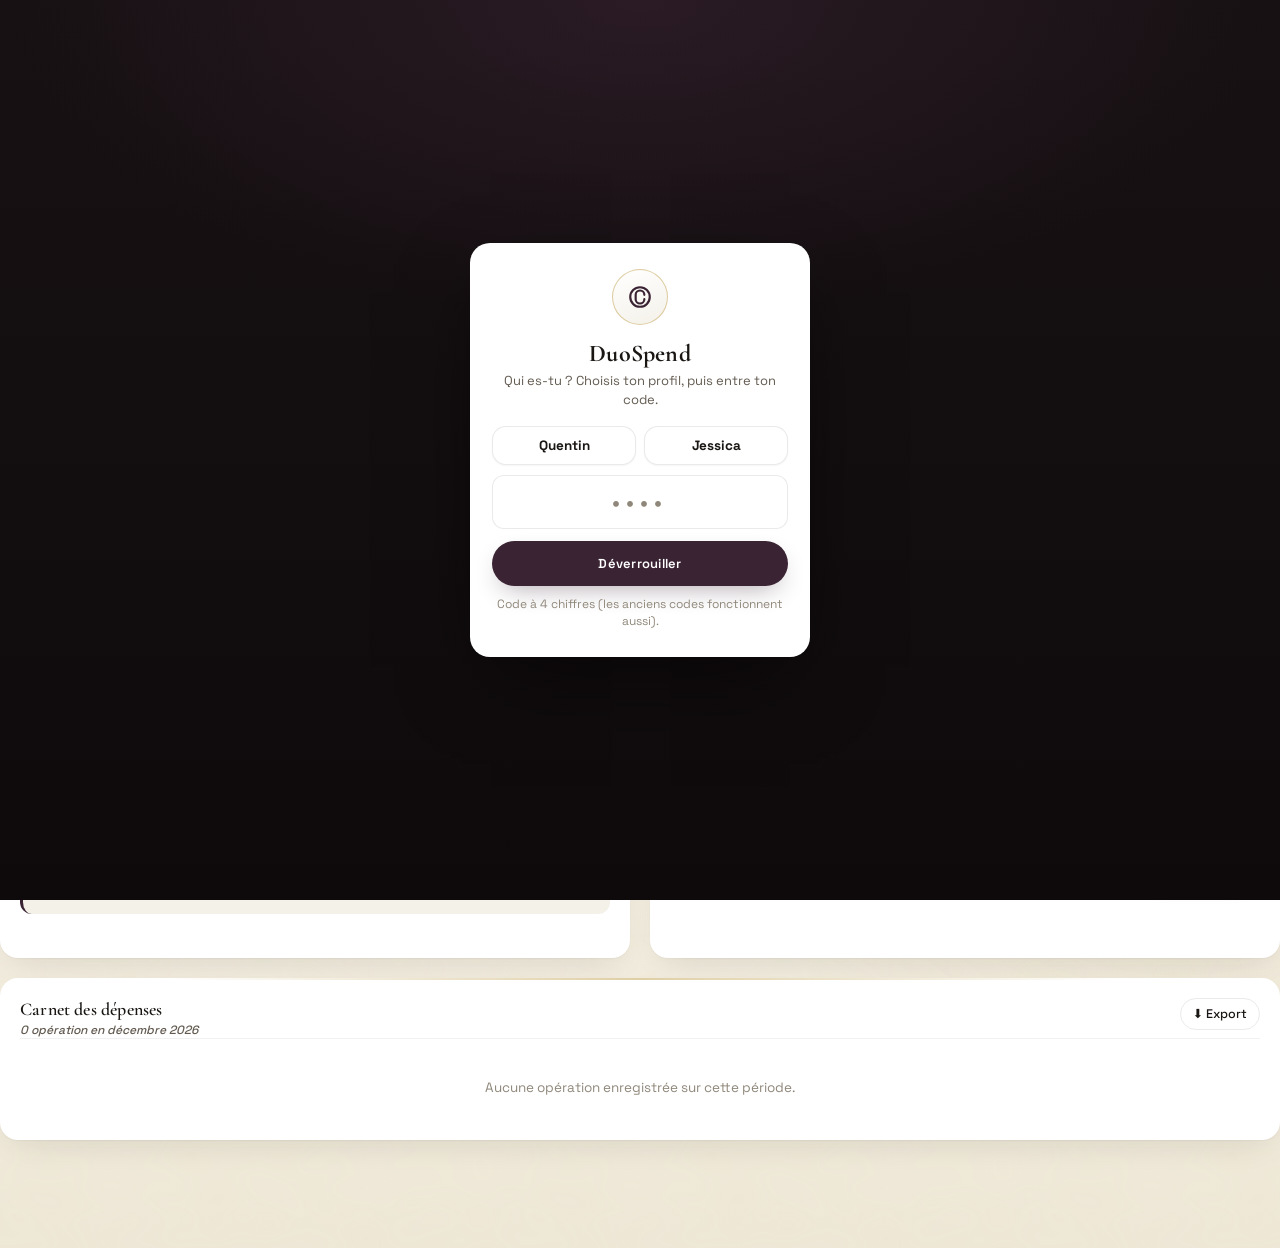
==== index.html @ a633b28a "fix(v2.6): bloc CSS de la modale de classement + badges (oubli) ; modale en overlay plein ecran" ====
<!doctype html>
<html lang="fr">
<head>
<meta charset="utf-8">
<meta name="viewport" content="width=device-width,initial-scale=1,maximum-scale=1,viewport-fit=cover,user-scalable=no">
<title>DuoSpend · Finances & Sérénité à deux (v2.5)</title>
<link rel="icon" type="image/png" sizes="32x32" href="/icons/favicon-32.png">
<link rel="apple-touch-icon" sizes="180x180" href="/icons/apple-touch-icon.png">
<link rel="manifest" href="/manifest.webmanifest">
<meta name="description" content="DuoSpend — les dépenses du foyer de Quentin & Jessica, limpides et sereines.">
<meta name="apple-mobile-web-app-title" content="DuoSpend">
<meta name="apple-mobile-web-app-capable" content="yes">
<meta name="apple-mobile-web-app-status-bar-style" content="default">
<meta name="theme-color" content="#fbf8f3">
<meta http-equiv="Cache-Control" content="no-cache, no-store, must-revalidate">
<meta http-equiv="Pragma" content="no-cache">
<meta http-equiv="Expires" content="0">
<script src="https://cdn.jsdelivr.net/npm/marked/marked.min.js"></script>
<script src="https://cdn.jsdelivr.net/npm/canvas-confetti@1.9.3/dist/confetti.browser.min.js"></script>
<link rel="preconnect" href="https://fonts.googleapis.com">
<link rel="preconnect" href="https://fonts.gstatic.com" crossorigin>
<link href="https://fonts.googleapis.com/css2?family=Noto+Color+Emoji&family=Plus+Jakarta+Sans:wght@400;500;600;700;800&family=Cabinet+Grotesk:wght@700;800;900&family=Cormorant+Garamond:ital,wght@0,500;0,600;0,700;1,500&family=Space+Grotesk:wght@400;500;600;700&display=swap" rel="stylesheet">
<style>
:root{
  --bg:#fbf8f3;
  --surface:#ffffff;
  --surface-subtle:#f4efe6;
  --surface-sunken:#f7f3ea;
  --surface-card:#fdfbf8;
  --text-main:#1c1917;
  --text-muted:#78716c;
  --text-dim:#a8a29e;
  
  --primary:#2d6a4f;
  --primary-light:#e8f5ed;
  --primary-dark:#1b4332;
  --primary-subtle:#e8f5ed;
  --amber:#d97706;
  --amber-light:#fef3c7;
  --coral:#e11d48;
  --coral-light:#ffe4e6;
  --purple:#7c3aed;
  --purple-light:#ede9fe;
  --blue:#2563eb;
  --blue-light:#dbeafe;
  
  --border:#e6dfd1;
  --border-subtle:#eee8dc;
  --shadow-sm:0 2px 8px rgba(28,25,23,0.03);
  --shadow-md:0 12px 32px rgba(28,25,23,0.05);
  --shadow-lg:0 20px 48px rgba(28,25,23,0.08);
  --shadow-glow-primary:0 8px 24px rgba(45,106,79,0.18);
  --shadow-glow-amber:0 8px 24px rgba(217,119,6,0.18);
  --radius-xl:24px;
  --radius-lg:18px;
  --radius-md:12px;
  --font-mono:ui-monospace,SFMono-Regular,'SF Mono',Menlo,Consolas,monospace;
}

*{box-sizing:border-box;margin:0;padding:0;-webkit-tap-highlight-color:transparent}
html{scroll-behavior:smooth;-webkit-text-size-adjust:100%}
html,body{
  min-height:100%;
  background:var(--bg);
  color:var(--text-main);
  font-family:'Plus Jakarta Sans',-apple-system,BlinkMacSystemFont,'Segoe UI',Roboto,Helvetica,Arial,'Apple Color Emoji','Segoe UI Emoji','Noto Color Emoji',sans-serif;
  -webkit-font-smoothing:antialiased;
  -moz-osx-font-smoothing:grayscale;
  touch-action:manipulation;
}
button,input,select,textarea{font:inherit;color:inherit}
button{cursor:pointer;border:none;background:none}
@media(max-width:880px){
  input, select, textarea{
    font-size:16px !important; /* Prevents auto-zoom in Safari iOS */
  }
}

body{
  background-image:
    radial-gradient(at 0% 0%, rgba(45,106,79,0.08) 0px, transparent 45%),
    radial-gradient(at 100% 0%, rgba(217,119,6,0.08) 0px, transparent 45%),
    radial-gradient(at 50% 100%, rgba(124,58,237,0.05) 0px, transparent 50%);
  background-attachment:fixed;
  overflow-x:hidden;
}

/* Micro-interactions & animations */
.btn-press{
  transition:transform 0.15s cubic-bezier(0.16,1,0.3,1), box-shadow 0.15s ease, background 0.2s ease;
}
.btn-press:active{
  transform:scale(0.96) !important;
}

.hover-lift{
  transition:transform 0.25s cubic-bezier(0.16,1,0.3,1), box-shadow 0.25s cubic-bezier(0.16,1,0.3,1), border-color 0.25s ease;
}
.hover-lift:hover{
  transform:translateY(-3px);
  box-shadow:var(--shadow-lg);
}

.brand-wrap{
  display:flex;
  align-items:center;
  gap:14px;
  transition:transform 0.3s cubic-bezier(0.16,1,0.3,1);
  cursor:pointer;
}
.brand-wrap:hover{
  transform:scale(1.02);
}
.brand-wrap:hover .app-logo{
  transform:rotate(-6deg) scale(1.08);
  box-shadow:0 8px 24px rgba(45,106,79,0.35);
}

.app-logo{
  width:44px;
  height:44px;
  border-radius:14px;
  background:linear-gradient(135deg, #2d6a4f, #d97706);
  display:grid;
  place-items:center;
  color:white;
  box-shadow:0 6px 18px rgba(45,106,79,0.22);
  flex-shrink:0;
  transition:all 0.3s cubic-bezier(0.16,1,0.3,1);
}

.badge-tag{
  font-family:'Plus Jakarta Sans',sans-serif;
  font-size:10.5px;
  font-weight:800;
  background:var(--primary-light);
  color:var(--primary);
  padding:2px 8px;
  border-radius:20px;
  text-transform:uppercase;
  letter-spacing:0.06em;
  border:1px solid rgba(45,106,79,0.2);
  animation:floatBadge 3.5s ease-in-out infinite;
}

.month-picker{
  display:flex;
  align-items:center;
  gap:4px;
  background:var(--surface);
  padding:4px 6px;
  border-radius:var(--radius-lg);
  box-shadow:var(--shadow-sm);
  border:1px solid var(--border);
  transition:all 0.25s cubic-bezier(0.16,1,0.3,1);
}
.month-picker:hover{
  border-color:var(--text-dim);
  box-shadow:0 4px 16px rgba(0,0,0,0.06);
}
.month-btn{
  width:36px;
  height:36px;
  border-radius:var(--radius-md);
  display:grid;
  place-items:center;
  color:var(--text-muted);
  transition:all 0.2s cubic-bezier(0.16,1,0.3,1);
}
.month-btn:hover{
  background:var(--surface-subtle);
  color:var(--text-main);
  transform:scale(1.1);
}
.month-btn:active{
  transform:scale(0.92);
}
.brand-titles p{
  font-size:13px;
  color:var(--text-muted);
  font-weight:600;
  margin-top:2px;
}

.month-text{
  font-weight:700;
  font-size:14.5px;
  padding:0 8px;
  min-width:125px;
  text-align:center;
  text-transform:capitalize;
}

/* Nav Tabs */
.nav-tabs{
  display:flex;
  background:rgba(255,255,255,0.7);
  backdrop-filter:blur(12px);
  -webkit-backdrop-filter:blur(12px);
  padding:5px;
  border-radius:var(--radius-lg);
  border:1px solid var(--border);
  margin-bottom:24px;
  box-shadow:var(--shadow-sm);
  gap:6px;
  overflow-x:auto;
}
.tab-btn{
  flex:1;
  min-width:110px;
  padding:11px 16px;
  text-align:center;
  font-weight:700;
  font-size:13.5px;
  border-radius:var(--radius-md);
  color:var(--text-muted);
  transition:all 0.25s cubic-bezier(0.16, 1, 0.3, 1);
  display:flex;
  align-items:center;
  justify-content:center;
  gap:8px;
  white-space:nowrap;
  position:relative;
}
.tab-btn svg{
  transition:transform 0.25s cubic-bezier(0.16, 1, 0.3, 1);
}
.tab-btn:hover{
  color:var(--text-main);
  background:rgba(0,0,0,0.03);
}
.tab-btn:hover svg{
  transform:scale(1.15);
}
.tab-btn:active{
  transform:scale(0.96);
}
.tab-btn.active{
  background:var(--text-main);
  color:white;
  box-shadow:0 4px 14px rgba(28,25,23,0.15);
  transform:translateY(-1px);
}
.tab-btn.active svg{
  transform:scale(1.08);
}

.tab-pane{
  animation:paneFadeIn 0.35s cubic-bezier(0.16, 1, 0.3, 1);
}
@keyframes paneFadeIn{
  from{opacity:0;transform:translateY(8px)}
  to{opacity:1;transform:translateY(0)}
}

/* AI Floating Banner */
.ai-summary-card{
  background:var(--surface);
  border:1px solid var(--border);
  border-radius:var(--radius-xl);
  padding:14px 18px;
  margin-bottom:24px;
  box-shadow:var(--shadow-md);
  display:flex;
  align-items:center;
  gap:16px;
  position:relative;
  overflow:hidden;
}
.ai-summary-card::before{
  content:"";
  position:absolute;
  left:0;
  top:0;
  bottom:0;
  width:4px;
  background:linear-gradient(180deg, var(--primary), var(--amber));
}

/* Quests & Decision Hub Styling */
.quests-container{
  display:flex;
  flex-direction:column;
  gap:20px;
}

.serenity-stats-section{
  display:flex;
  flex-direction:column;
  gap:16px;
}
.serenity-header{
  display:flex;
  justify-content:space-between;
  align-items:center;
}
.serenity-title{
  display:flex;
  align-items:center;
  gap:8px;
  font-size:1.15rem;
  font-weight:700;
  color:var(--text-main);
}
.serenity-title svg{
  color:var(--coral);
}
.serenity-sub{
  font-size:0.85rem;
  color:var(--text-muted);
  margin-top:2px;
}
.serenity-score-box{
  font-family:var(--font-mono);
  font-weight:800;
}
.serenity-score{
  font-size:1.7rem;
  color:var(--primary);
}
.serenity-max{
  font-size:0.95rem;
  color:var(--text-muted);
}
.serenity-bar-track{
  height:12px;
  background:var(--border-subtle);
  border-radius:999px;
  overflow:hidden;
  position:relative;
}
.serenity-bar-fill{
  height:100%;
  background:linear-gradient(90deg, #52B788, #2D6A4F, #D97706);
  border-radius:999px;
  transition:width 0.8s cubic-bezier(0.16, 1, 0.3, 1);
}

.levels-roadmap{
  display:grid;
  grid-template-columns:repeat(4, 1fr);
  gap:10px;
  margin-top:8px;
}
.level-step{
  background:var(--surface-sunken);
  border:1px solid var(--border);
  border-radius:12px;
  padding:10px 12px;
  display:flex;
  align-items:center;
  gap:10px;
  opacity:0.6;
  transition:all 0.2s ease;
}
.level-step.active{
  opacity:1;
  background:var(--surface);
  border-color:var(--primary);
  box-shadow:0 4px 12px -3px rgba(45,106,79,0.15);
}
.level-step.done{
  opacity:0.9;
  border-color:#52B788;
}
.step-dot{
  width:24px;
  height:24px;
  border-radius:50%;
  background:var(--border);
  display:grid;
  place-items:center;
  font-size:0.75rem;
  font-weight:700;
  color:var(--text-muted);
  flex-shrink:0;
}
.level-step.active .step-dot{
  background:var(--primary);
  color:#ffffff;
}
.level-step.done .step-dot{
  background:#52B788;
  color:#ffffff;
}
.step-info{
  display:flex;
  flex-direction:column;
}
.step-name{
  font-size:0.78rem;
  font-weight:700;
  color:var(--text-main);
}
.step-unlock{
  font-size:0.7rem;
  color:var(--text-muted);
}

/* Quests List */
.quests-list{
  display:flex;
  flex-direction:column;
  gap:12px;
  margin-top:14px;
}
.quest-item{
  display:flex;
  align-items:center;
  justify-content:space-between;
  gap:16px;
  padding:14px 18px;
  background:var(--surface);
  border:1px solid var(--border);
  border-radius:var(--radius-lg);
  transition:all 0.2s ease;
}
.quest-item.auto-managed{
  border-left:3px solid var(--primary);
}
.quest-item:hover{
  border-color:var(--primary);
  transform:translateY(-1px);
}
.quest-left{
  display:flex;
  align-items:center;
  gap:14px;
}
.quest-icon{
  font-size:1.4rem;
  width:42px;
  height:42px;
  border-radius:12px;
  background:var(--surface-sunken);
  display:grid;
  place-items:center;
  flex-shrink:0;
}
.quest-title{
  font-size:0.92rem;
  font-weight:700;
  color:var(--text-main);
  margin-bottom:2px;
  display:flex;
  align-items:center;
  gap:6px;
}
.quest-desc{
  font-size:0.8rem;
  color:var(--text-muted);
}
.quest-right{
  display:flex;
  align-items:center;
  gap:12px;
}
.quest-xp{
  font-family:var(--font-mono);
  font-size:0.82rem;
  font-weight:700;
  color:var(--amber);
  background:var(--amber-light);
  padding:3px 8px;
  border-radius:6px;
}
.quest-btn{
  padding:6px 14px;
  border-radius:8px;
  border:1px solid var(--border);
  background:var(--surface);
  color:var(--text-main);
  font-size:0.82rem;
  font-weight:600;
  cursor:pointer;
  transition:all 0.2s ease;
}
.quest-btn:hover{
  background:var(--primary);
  color:#ffffff;
  border-color:var(--primary);
}
.quest-btn.completed{
  background:#52B788;
  color:#ffffff;
  border-color:#52B788;
  cursor:default;
}

/* Decision & Games Hub */
.decision-games-grid{
  display:grid;
  grid-template-columns:1fr 1fr;
  gap:18px;
}
@media(max-width:880px){
  .decision-games-grid{
    grid-template-columns:1fr;
  }
}

.game-card-box{
  display:flex;
  flex-direction:column;
  align-items:center;
  gap:14px;
  padding:20px;
  background:radial-gradient(circle, var(--surface-sunken), var(--surface));
  border-radius:var(--radius-lg);
  border:1px solid var(--border);
  text-align:center;
}
.game-display-box{
  font-size:1.05rem;
  font-weight:700;
  color:var(--text-main);
  padding:14px 20px;
  background:var(--surface);
  border:1px solid var(--border);
  border-radius:14px;
  box-shadow:var(--shadow-sm);
  width:100%;
  min-height:56px;
  display:flex;
  align-items:center;
  justify-content:center;
  text-align:center;
  transition:all 0.3s cubic-bezier(0.16, 1, 0.3, 1);
}
.game-sub-detail{
  font-size:0.8rem;
  color:var(--text-muted);
  line-height:1.4;
}
.btn-game{
  display:inline-flex;
  align-items:center;
  gap:8px;
  padding:10px 18px;
  border-radius:12px;
  background:var(--primary);
  color:#ffffff;
  font-size:0.88rem;
  font-weight:700;
  border:none;
  cursor:pointer;
  transition:all 0.2s ease;
  box-shadow:0 4px 14px -3px rgba(45,106,79,0.35);
}
.btn-game:hover{
  background:var(--primary-dark);
  transform:translateY(-1px);
}
.btn-game:active{
  transform:scale(0.97);
}
.btn-game-secondary{
  background:var(--surface);
  color:var(--text-main);
  border:1px solid var(--border);
  box-shadow:var(--shadow-sm);
}
.btn-game-secondary:hover{
  background:var(--surface-sunken);
  color:var(--primary);
  border-color:var(--primary);
}
.ai-summary-content{
  flex:1;
}
.ai-summary-content h4{
  font-size:11.5px;
  font-weight:800;
  text-transform:uppercase;
  letter-spacing:0.06em;
  color:var(--primary);
  margin-bottom:2px;
}
.ai-summary-content p{
  font-size:13.5px;
  color:var(--text-main);
  line-height:1.45;
  font-weight:600;
}

/* Layout Grid */
.dashboard-grid{
  display:grid;
  grid-template-columns:1fr 1fr;
  gap:20px;
  margin-bottom:20px;
}

.card{
  background:var(--surface);
  border-radius:var(--radius-xl);
  padding:20px;
  box-shadow:var(--shadow-md);
  border:1px solid var(--border);
  display:flex;
  flex-direction:column;
  gap:16px;
  position:relative;
  transition:all 0.3s cubic-bezier(0.16,1,0.3,1);
}
.card:hover{
  border-color:rgba(0,0,0,0.12);
  box-shadow:var(--shadow-lg);
}

.card-header{
  display:flex;
  justify-content:space-between;
  align-items:flex-start;
  gap:10px;
}
.card-title{
  font-family:'Cabinet Grotesk',sans-serif;
  font-weight:800;
  font-size:18px;
  letter-spacing:-0.02em;
  color:var(--text-main);
}
.card-subtitle{
  font-size:12.5px;
  color:var(--text-muted);
  margin-top:2px;
  font-weight:500;
}

/* Metric Balance Visualizer */
.balance-hero{
  display:grid;
  grid-template-columns:1fr auto 1fr;
  align-items:center;
  gap:12px;
  background:var(--surface-subtle);
  padding:14px 16px;
  border-radius:var(--radius-lg);
  border:1px solid var(--border-subtle);
}

.person-col{
  display:flex;
  flex-direction:column;
  gap:3px;
}
.person-col.right{text-align:right;align-items:flex-end}
.person-name{font-size:11.5px;font-weight:700;color:var(--text-muted);text-transform:uppercase;letter-spacing:0.06em}
.person-amount{font-family:'Cabinet Grotesk',sans-serif;font-size:22px;font-weight:800;line-height:1}
.person-col.q .person-amount{color:var(--primary)}
.person-col.j .person-amount{color:var(--amber)}

.balance-vs{
  display:flex;
  flex-direction:column;
  align-items:center;
  gap:4px;
}
.vs-pill{
  font-size:10.5px;
  font-weight:800;
  background:var(--surface);
  padding:3px 8px;
  border-radius:20px;
  color:var(--text-muted);
  border:1px solid var(--border);
}

.custom-progress{
  height:10px;
  background:var(--border-subtle);
  border-radius:20px;
  overflow:hidden;
  display:flex;
  box-shadow:inset 0 1px 3px rgba(0,0,0,0.06);
}
.custom-progress-q{background:var(--primary);transition:width 0.6s cubic-bezier(0.16,1,0.3,1)}
.custom-progress-j{background:var(--amber);transition:width 0.6s cubic-bezier(0.16,1,0.3,1)}

.balance-status-tag{
  padding:10px 12px;
  background:var(--surface-subtle);
  border-radius:var(--radius-md);
  border-left:3px solid var(--primary);
  font-size:13px;
  color:var(--text-main);
  line-height:1.4;
  font-weight:500;
}

/* Donut Chart Visuals */
.donut-section{
  display:flex;
  align-items:center;
  gap:18px;
}
.donut-wrap{
  position:relative;
  width:130px;
  height:130px;
  flex-shrink:0;
  display:grid;
  place-items:center;
}
.donut-svg{
  width:100%;
  height:100%;
  transform:rotate(-90deg);
}
.donut-center{
  position:absolute;
  text-align:center;
}
.donut-center-total{
  font-family:'Cabinet Grotesk',sans-serif;
  font-weight:900;
  font-size:18px;
  line-height:1;
}
.donut-center-label{
  font-size:9px;
  font-weight:800;
  color:var(--text-muted);
  text-transform:uppercase;
  letter-spacing:0.05em;
  margin-top:2px;
}

.legend-grid{
  display:grid;
  grid-template-columns:1fr 1fr;
  gap:8px 12px;
  flex:1;
}
.legend-item{
  display:flex;
  align-items:center;
  gap:6px;
  font-size:12.5px;
}
.legend-color{
  width:8px;
  height:8px;
  border-radius:2px;
  flex-shrink:0;
}
.legend-name{color:var(--text-muted);flex:1;white-space:nowrap;overflow:hidden;text-overflow:ellipsis;font-weight:500}
.legend-val{font-weight:700;text-align:right;min-width:58px;font-variant-numeric:tabular-nums}

/* Envelopes Section */
.envelopes-grid{
  display:grid;
  grid-template-columns:repeat(auto-fill, minmax(260px, 1fr));
  gap:14px;
}
.envelope-box{
  background:var(--surface-card);
  border:1px solid var(--border);
  border-radius:var(--radius-lg);
  padding:15px 16px;
  display:flex;
  flex-direction:column;
  gap:10px;
  transition:all 0.25s cubic-bezier(0.16,1,0.3,1);
  position:relative;
}
.envelope-box:hover{
  border-color:var(--text-dim);
  box-shadow:0 8px 24px rgba(0,0,0,0.06);
  transform:translateY(-2px);
}
.envelope-top{
  display:flex;
  justify-content:space-between;
  align-items:center;
  gap:8px;
}
.envelope-cat{
  display:flex;
  align-items:center;
  gap:8px;
  font-weight:700;
  font-size:14.5px;
  flex:1;
}
.envelope-cat span{
  white-space:nowrap;
}
.envelope-comment{
  font-size:11.5px;
  color:var(--text-muted);
  background:var(--surface-subtle);
  padding:5px 9px;
  border-radius:6px;
  display:flex;
  align-items:center;
  gap:5px;
  font-weight:500;
}
.envelope-icon{
  width:32px;
  height:32px;
  border-radius:10px;
  display:grid;
  place-items:center;
  flex-shrink:0;
  font-family:'Noto Color Emoji','Apple Color Emoji','Segoe UI Emoji',sans-serif;
  font-size:16px;
  line-height:1;
}
.tx-icon{
  width:36px;
  height:36px;
  border-radius:10px;
  display:grid;
  place-items:center;
  font-size:17px;
  background:var(--surface-subtle);
  font-family:'Noto Color Emoji','Apple Color Emoji','Segoe UI Emoji',sans-serif;
  line-height:1;
  flex-shrink:0;
}

.envelope-budget-input-wrap{
  display:flex;
  align-items:center;
  gap:4px;
  font-size:12px;
  color:var(--text-muted);
  font-weight:600;
  flex-shrink:0;
}
.envelope-input{
  width:64px;
  background:var(--surface-subtle);
  border:1px solid var(--border);
  text-align:right;
  font-weight:700;
  font-size:13.5px;
  padding:3px 5px;
  border-radius:6px;
  transition:all 0.2s;
}
.envelope-input:focus{
  outline:none;
  border-color:var(--primary);
  background:white;
}

.envelope-inputs{
  display:flex;
  justify-content:space-between;
  align-items:baseline;
}
.envelope-spent{
  font-family:'Cabinet Grotesk',sans-serif;
  font-size:20px;
  font-weight:800;
}

.envelope-bar-track{
  height:6px;
  background:var(--border-subtle);
  border-radius:20px;
  overflow:hidden;
  position:relative;
}
.envelope-bar-fill{
  height:100%;
  border-radius:20px;
  transition:width 0.6s ease;
  background:var(--primary);
}
.envelope-bar-fill.warning{background:var(--amber)}
.envelope-bar-fill.over{background:var(--coral)}

/* Repères du mois (résumé budget) */
.budget-summary{gap:14px}
.budget-summary .card-header{flex-wrap:wrap}
.budget-summary-stats{display:grid;grid-template-columns:repeat(3,1fr);gap:10px}
.bs-stat{background:var(--surface-subtle);border:1px solid var(--border-subtle);border-radius:var(--radius-md);padding:10px 12px;display:flex;flex-direction:column;gap:2px}
.bs-label{font-size:10.5px;font-weight:800;letter-spacing:0.06em;text-transform:uppercase;color:var(--text-muted)}
.bs-value{font-family:'Cabinet Grotesk',sans-serif;font-weight:800;font-size:19px;font-variant-numeric:tabular-nums}
.btn-suggest{display:inline-flex;align-items:center;gap:6px;padding:8px 13px;border-radius:20px;background:var(--primary-light);color:var(--primary);border:1px solid rgba(45,106,79,0.25);font-weight:700;font-size:12.5px;transition:all 0.2s ease;white-space:nowrap}
.btn-suggest:hover{background:var(--primary);color:#fff;border-color:var(--primary);transform:translateY(-1px)}
.btn-suggest:active{transform:scale(0.97)}
.btn-export{display:inline-flex;align-items:center;gap:6px;padding:7px 12px;border-radius:10px;border:1px solid var(--border);background:var(--surface);color:var(--text-muted);font-weight:700;font-size:12px;transition:all 0.2s ease;white-space:nowrap}
.btn-export:hover{color:var(--primary);border-color:var(--primary);background:var(--primary-light)}
.budget-suggest-box{display:flex;flex-direction:column;gap:8px;padding:14px 16px;background:var(--primary-light);border:1.5px dashed var(--primary);border-radius:var(--radius-md)}
.budget-suggest-box[hidden]{display:none}
.bs-suggest-title{font-size:12.5px;font-weight:700;color:var(--primary);margin-bottom:2px}
.bs-row{display:flex;align-items:center;gap:10px;background:var(--surface);border:1px solid var(--border-subtle);border-radius:10px;padding:8px 10px}
.bs-row-cat{flex:1;font-size:13px;font-weight:700;min-width:0;overflow:hidden;text-overflow:ellipsis;white-space:nowrap}
.bs-row-avg{font-size:11.5px;color:var(--text-muted);font-weight:600;white-space:nowrap}
.bs-input{width:74px;text-align:right;font-weight:800;font-size:13.5px;padding:4px 6px;border-radius:7px;border:1px solid var(--border);background:var(--surface-subtle)}
.bs-input:focus{outline:none;border-color:var(--primary);background:#fff}
.bs-row-eur{font-size:11.5px;color:var(--text-muted);font-weight:600}
.bs-actions{display:flex;gap:8px;flex-wrap:wrap;margin-top:2px}
.btn-apply-suggest{background:var(--primary);color:#fff;font-weight:700;font-size:13px;padding:9px 15px;border-radius:var(--radius-md);box-shadow:0 4px 12px rgba(45,106,79,0.25)}
.btn-apply-suggest:hover{background:var(--primary-dark)}
.btn-apply-suggest:disabled{opacity:0.7;cursor:default}
.btn-cancel-suggest{background:var(--surface);color:var(--text-muted);font-weight:600;font-size:13px;padding:9px 14px;border-radius:var(--radius-md);border:1px solid var(--border)}
.bs-empty{font-size:12.5px;color:var(--text-muted);font-weight:600}

/* History Ledger */
.tx-list{
  display:flex;
  flex-direction:column;
  gap:8px;
}
.tx-row{
  display:flex;
  align-items:center;
  justify-content:space-between;
  padding:12px 14px;
  background:var(--surface-card);
  border:1px solid var(--border-subtle);
  border-radius:var(--radius-md);
  transition:all 0.25s cubic-bezier(0.16,1,0.3,1);
  gap:8px;
}
.tx-info{
  display:flex;
  align-items:center;
  gap:12px;
  min-width:0;
  flex:1;
}
.tx-icon{
  width:38px;
  height:38px;
  border-radius:12px;
  display:grid;
  place-items:center;
  font-size:18px;
  background:var(--surface-subtle);
  font-family:'Noto Color Emoji','Apple Color Emoji','Segoe UI Emoji',sans-serif;
  line-height:1;
  flex-shrink:0;
  transition:transform 0.25s cubic-bezier(0.16,1,0.3,1);
}
.tx-row:hover .tx-icon{
  transform:scale(1.1) rotate(4deg);
}
.tx-label{
  font-weight:700;
  font-size:14px;
  margin-bottom:2px;
  white-space:nowrap;
  overflow:hidden;
  text-overflow:ellipsis;
}
.tx-sub{
  font-size:11.5px;
  color:var(--text-muted);
  display:flex;
  align-items:center;
  gap:5px;
  font-weight:500;
  white-space:nowrap;
  overflow:hidden;
  text-overflow:ellipsis;
}
.tx-tag{
  padding:1px 6px;
  border-radius:10px;
  font-size:10.5px;
  font-weight:700;
}
.tx-tag.q{background:var(--primary-light);color:var(--primary)}
.tx-tag.j{background:var(--amber-light);color:var(--amber)}

.tx-amount{
  font-family:'Cabinet Grotesk',sans-serif;
  font-weight:800;
  font-size:16px;
  text-align:right;
  flex-shrink:0;
}
.person-amount, .envelope-spent, .donut-center-total, .tx-amount{
  font-variant-numeric:tabular-nums;
}
.tx-right{
  display:flex;
  align-items:center;
  gap:6px;
  flex-shrink:0;
}
.tx-actions{
  display:flex;
  gap:4px;
}
.tx-act{
  width:27px;height:27px;
  display:inline-flex;align-items:center;justify-content:center;
  border:1px solid var(--border-subtle);
  background:var(--surface-subtle);
  border-radius:7px;
  cursor:pointer;
  font-size:13px;
  color:var(--text-dim);
  transition:all 0.15s;
  padding:0;
  line-height:1;
}
.tx-act:hover{background:var(--primary);color:#fff;border-color:var(--primary);transform:scale(1.08)}
.tx-act.del:hover{background:#d94848;border-color:#d94848}

/* Animations */
.tx-row{animation:rowIn 0.35s cubic-bezier(0.16,1,0.3,1) both}
.tx-row:hover{transform:translateY(-1px);box-shadow:0 6px 18px -8px rgba(0,0,0,0.18)}
.tx-row:active{transform:scale(0.995)}
@keyframes rowIn{from{opacity:0;transform:translateY(8px)}to{opacity:1;transform:none}}

/* Toasts */
.toast-wrap{
  position:fixed;bottom:20px;left:50%;transform:translateX(-50%);
  z-index:999;display:flex;flex-direction:column;gap:8px;align-items:center;
  pointer-events:none;
}
.toast{
  background:#202124;color:#f1f3f4;padding:10px 18px;border-radius:999px;
  font-size:13.5px;font-weight:600;display:flex;align-items:center;gap:8px;
  box-shadow:0 10px 30px -10px rgba(0,0,0,0.5);
  opacity:0;transform:translateY(12px);transition:all 0.3s cubic-bezier(0.16,1,0.3,1);
}
.toast.show{opacity:1;transform:translateY(0)}
.toast.ok i{color:#2ea043;font-style:normal}
.toast.err i{color:#d94848;font-style:normal}

/* SMART SHOPPING LIST & SEASONAL AI */
.shopping-card{
  display:flex;
  flex-direction:column;
  gap:18px;
}
.shopping-form{
  display:flex;
  gap:8px;
}
.shopping-input{
  flex:1;
  padding:12px 16px;
  border-radius:var(--radius-md);
  border:1.5px solid var(--border);
  background:var(--surface-subtle);
  font-size:14.5px;
  font-weight:600;
  transition:all 0.25s cubic-bezier(0.16, 1, 0.3, 1);
}
.shopping-input:focus{
  outline:none;
  border-color:var(--primary);
  background:white;
  box-shadow:0 0 0 4px rgba(45,106,79,0.12);
  transform:translateY(-1px);
}
.btn-add-shop{
  background:linear-gradient(135deg, var(--primary), #1b4332);
  color:white;
  font-weight:700;
  padding:0 20px;
  border-radius:var(--radius-md);
  display:flex;
  align-items:center;
  gap:6px;
  font-size:14px;
  box-shadow:0 4px 12px rgba(45,106,79,0.25);
  transition:all 0.2s cubic-bezier(0.16, 1, 0.3, 1);
}
.btn-add-shop:hover{
  transform:translateY(-2px);
  box-shadow:0 6px 16px rgba(45,106,79,0.35);
}
.btn-add-shop:active{
  transform:translateY(0);
}

.shopping-items-grid{
  display:grid;
  grid-template-columns:repeat(auto-fill, minmax(240px, 1fr));
  gap:12px;
}
.shopping-item-box{
  display:flex;
  align-items:center;
  justify-content:space-between;
  padding:12px 16px;
  background:var(--surface-card);
  border:1.5px solid var(--border-subtle);
  border-radius:var(--radius-md);
  transition:all 0.3s cubic-bezier(0.16, 1, 0.3, 1);
  box-shadow:var(--shadow-sm);
  position:relative;
  overflow:hidden;
}
.shopping-item-box:hover{
  border-color:var(--border);
  transform:translateY(-2px);
  box-shadow:var(--shadow-md);
}
.shopping-item-box.checked{
  opacity:0.6;
  background:#f5f2eb;
  border-color:#e0d7c7;
  transform:none;
}
.shopping-item-box.checked .shop-item-name{
  text-decoration:line-through;
  color:var(--text-muted);
}
.shop-check-wrap{
  display:flex;
  align-items:center;
  gap:12px;
  cursor:pointer;
  flex:1;
  min-width:0;
  user-select:none;
}
.shop-check-custom{
  width:22px;
  height:22px;
  border-radius:7px;
  border:2px solid var(--border);
  display:grid;
  place-items:center;
  background:white;
  transition:all 0.25s cubic-bezier(0.16, 1, 0.3, 1);
  flex-shrink:0;
}
.shopping-item-box.checked .shop-check-custom{
  background:var(--primary);
  border-color:var(--primary);
  transform:scale(1.05);
}
.shop-check-custom svg{
  opacity:0;
  transform:scale(0.5);
  transition:all 0.2s cubic-bezier(0.16, 1, 0.3, 1);
}
.shopping-item-box.checked .shop-check-custom svg{
  opacity:1;
  transform:scale(1);
}
.shop-item-name{
  font-size:14.5px;
  font-weight:700;
  color:var(--text-main);
  white-space:nowrap;
  overflow:hidden;
  text-overflow:ellipsis;
  transition:all 0.2s;
}
.btn-del-shop{
  color:var(--text-dim);
  width:28px;
  height:28px;
  display:grid;
  place-items:center;
  border-radius:8px;
  transition:all 0.2s;
  flex-shrink:0;
}
.btn-del-shop:hover{
  background:var(--coral-light);
  color:var(--coral);
  transform:scale(1.1);
}

/* Convert Shopping to Expense Gateway Bar */
.finish-shopping-bar{
  background:linear-gradient(135deg, #e8f5ed, #d8f3e5);
  border:1.5px solid var(--primary);
  border-radius:var(--radius-lg);
  padding:16px 20px;
  display:flex;
  justify-content:space-between;
  align-items:center;
  gap:14px;
  flex-wrap:wrap;
  box-shadow:0 8px 24px rgba(45,106,79,0.15);
  animation:slideUp 0.35s cubic-bezier(0.16, 1, 0.3, 1);
}
@keyframes slideUp{
  from{opacity:0;transform:translateY(12px)}
  to{opacity:1;transform:translateY(0)}
}
@keyframes spin{
  from{transform:rotate(0deg)}
  to{transform:rotate(360deg)}
}
@keyframes pulseGlow{
  0%,100%{box-shadow:0 0 0 0 rgba(45,106,79,0.2)}
  50%{box-shadow:0 0 0 8px rgba(45,106,79,0)}
}
@keyframes floatBadge{
  0%,100%{transform:translateY(0)}
  50%{transform:translateY(-2px)}
}
.finish-shop-info{
  display:flex;
  flex-direction:column;
  gap:2px;
}
.finish-shop-info strong{
  font-size:15px;
  color:var(--primary);
  display:flex;
  align-items:center;
  gap:6px;
}
.finish-shop-info span{
  font-size:12.5px;
  color:var(--text-muted);
  font-weight:600;
}
.finish-shop-actions{
  display:flex;
  align-items:center;
  gap:10px;
  flex-wrap:wrap;
}
.finish-input{
  width:140px;
  padding:10px 12px;
  border-radius:var(--radius-md);
  border:1.5px solid rgba(45,106,79,0.3);
  background:white;
  font-weight:800;
  font-size:14px;
  color:var(--text-main);
  transition:all 0.2s;
}
.finish-input:focus{
  outline:none;
  border-color:var(--primary);
  box-shadow:0 0 0 3px rgba(45,106,79,0.15);
}
.finish-select{
  padding:8px 10px;
  border-radius:var(--radius-md);
  border:1px solid var(--border);
  background:white;
  font-weight:700;
  font-size:13px;
}
.btn-finish-record{
  background:var(--primary);
  color:white;
  font-weight:700;
  font-size:13px;
  padding:8px 14px;
  border-radius:var(--radius-md);
  box-shadow:0 2px 6px rgba(45,106,79,0.25);
  transition:background 0.2s;
}
.btn-finish-record:hover{
  background:#23533e;
}

.ai-season-box{
  background:linear-gradient(135deg, #fbfcf9, #f4f8f4);
  border:1.5px dashed var(--primary);
  border-radius:var(--radius-lg);
  padding:18px 20px;
  display:flex;
  flex-direction:column;
  gap:12px;
}
.ai-season-head{
  display:flex;
  justify-content:space-between;
  align-items:center;
  flex-wrap:wrap;
  gap:8px;
}
.ai-season-title{
  font-weight:800;
  font-size:14px;
  color:var(--primary);
  display:flex;
  align-items:center;
  gap:6px;
  text-transform:uppercase;
  letter-spacing:0.04em;
}
.btn-refresh-ai{
  background:var(--primary-light);
  color:var(--primary);
  padding:6px 12px;
  border-radius:20px;
  font-size:12px;
  font-weight:700;
  display:flex;
  align-items:center;
  gap:4px;
  border:1px solid rgba(45,106,79,0.2);
}
.ai-season-content{
  font-size:13.5px;
  line-height:1.55;
  color:var(--text-main);
}
.ai-season-content .ai-card-section{
  background:white;
  border-radius:var(--radius-md);
  padding:14px 16px;
  margin-bottom:12px;
  border:1px solid var(--border-subtle);
  box-shadow:0 2px 8px rgba(0,0,0,0.03);
  transition:all 0.2s ease;
}
.ai-season-content .ai-card-section:last-child{
  margin-bottom:0;
}
.ai-season-content .ai-card-section:hover{
  border-color:rgba(45,106,79,0.25);
  box-shadow:0 4px 14px rgba(45,106,79,0.08);
}
.ai-season-content .ai-card-title{
  font-family:'Cabinet Grotesk',sans-serif;
  font-size:14.5px;
  font-weight:800;
  color:var(--primary);
  display:flex;
  align-items:center;
  gap:6px;
  margin-bottom:8px;
  padding-bottom:6px;
  border-bottom:1.5px solid var(--primary-light);
}
.ai-season-content ul, .ai-season-content ol{
  margin:6px 0 6px 18px;
  padding:0;
}
.ai-season-content li{
  margin-bottom:6px;
  line-height:1.45;
}
.ai-season-content strong{
  color:var(--text-main);
  font-weight:700;
}
.ai-season-content p{
  margin:4px 0 8px;
}

/* Assistant Interactive Drawer */
.chat-drawer{
  display:flex;
  flex-direction:column;
  height:540px;
}
.chat-thread{
  flex:1;
  overflow-y:auto;
  padding:6px 2px;
  display:flex;
  flex-direction:column;
  gap:10px;
}
.chat-msg{
  max-width:88%;
  display:flex;
  flex-direction:column;
  gap:3px;
}
.chat-msg.user{align-self:flex-end;align-items:flex-end}
.chat-msg.bot{align-self:flex-start}

.chat-bubble{
  padding:10px 14px;
  border-radius:16px;
  font-size:13px;
  line-height:1.45;
}
.chat-bubble p{margin:0 0 6px;}
.chat-bubble p:last-child{margin:0;}
.chat-bubble ul, .chat-bubble ol{margin:4px 0 6px 16px;padding:0;}
.chat-bubble li{margin-bottom:3px;}
.chat-bubble strong{font-weight:700;}
.chat-msg.user .chat-bubble{
  background:var(--text-main);
  color:white;
  border-bottom-right-radius:4px;
}
.chat-msg.bot .chat-bubble{
  background:var(--surface-subtle);
  border:1px solid var(--border);
  border-bottom-left-radius:4px;
  color:var(--text-main);
}
.chat-thumb{
  max-width:150px;
  border-radius:10px;
  border:1px solid var(--border);
  margin-bottom:3px;
}

.chat-suggestions-box{
  margin:8px 0;
  padding:11px 13px;
  background:var(--primary-light);
  border:1.5px dashed var(--primary);
  border-radius:var(--radius-md);
  font-size:12.5px;
}
.chat-suggestions-box h5{
  font-weight:800;
  color:var(--primary);
  margin-bottom:3px;
}
.btn-confirm{
  background:var(--primary);
  color:white;
  font-weight:700;
  padding:6px 11px;
  border-radius:8px;
  font-size:12px;
  margin-top:6px;
  display:inline-block;
}

.quick-prompts{
  display:flex;
  gap:5px;
  overflow-x:auto;
  padding-bottom:6px;
  margin-bottom:6px;
  -webkit-overflow-scrolling:touch;
}
.quick-btn{
  font-size:11.5px;
  font-weight:600;
  background:var(--surface-subtle);
  padding:6px 12px;
  border-radius:14px;
  white-space:nowrap;
  border:1px solid var(--border-subtle);
  transition:all 0.2s cubic-bezier(0.16,1,0.3,1);
  flex-shrink:0;
  cursor:pointer;
}
.quick-btn:hover{
  background:white;
  color:var(--primary);
  border-color:var(--primary);
  transform:translateY(-1.5px);
  box-shadow:0 3px 8px rgba(0,0,0,0.06);
}
.quick-btn:active{
  transform:scale(0.95);
}

.chat-input-bar{
  background:var(--surface-subtle);
  border:1px solid var(--border);
  border-radius:var(--radius-lg);
  padding:5px 8px;
  display:flex;
  align-items:center;
  gap:5px;
}
.chat-input-bar textarea{
  flex:1;
  background:transparent;
  border:none;
  outline:none;
  resize:none;
  max-height:80px;
  font-size:13px;
  padding:4px;
}
.btn-circle{
  width:32px;
  height:32px;
  border-radius:50%;
  display:grid;
  place-items:center;
  background:var(--surface);
  border:1px solid var(--border);
  color:var(--text-muted);
  flex-shrink:0;
}
.btn-send{
  background:var(--primary);
  color:white;
  border-color:var(--primary);
}

.attach-preview-mini{
  display:flex;
  align-items:center;
  gap:6px;
  background:white;
  padding:3px 7px;
  border-radius:6px;
  border:1px solid var(--border);
  margin-bottom:6px;
  font-size:11.5px;
}
.attach-preview-mini img{
  width:24px;
  height:24px;
  object-fit:cover;
  border-radius:4px;
}

.file-hidden{
  position:absolute;
  left:-9999px;
  width:1px;
  height:1px;
}

/* Import de releve, profil, en-tetes de section (v2.0) */
.import-sample{margin-top:10px;font-size:12px}
.import-sample summary{cursor:pointer;color:var(--text-muted);font-weight:600}
.import-sample pre{margin-top:6px;white-space:pre-wrap;background:rgba(0,0,0,.04);border:1px solid var(--border);border-radius:10px;padding:8px;font-size:11px;max-height:220px;overflow:auto}
.pane-head{margin:2px 2px 14px}
.pane-head h2{margin:0 0 2px;font-size:19px;font-weight:800;color:var(--text-main)}
.pane-head p{margin:0;font-size:12.5px;color:var(--text-muted)}
.import-card .import-actions{display:flex;gap:8px;flex-wrap:wrap;margin-top:4px}
.import-help{margin-top:10px;font-size:12.5px;color:var(--text-muted);background:rgba(0,0,0,.03);border:1px solid var(--border);border-radius:12px;padding:10px 12px}
.import-help p{margin:2px 0}
.import-loading,.import-empty{margin-top:10px;font-size:12.5px;color:var(--text-muted);background:rgba(45,106,79,.06);border:1px solid var(--border);border-radius:12px;padding:10px 12px}
.import-empty{background:rgba(217,119,6,.08)}
#importZone .chat-msg{margin-top:10px}
.lock-people{display:flex;gap:8px;margin:0 0 10px}
.lock-person{flex:1;border:2px solid #e7e5e4;background:#fafaf9;border-radius:12px;padding:10px 6px;font-size:14px;font-weight:700;color:#57534e;cursor:pointer;font-family:inherit}
.lock-person.active{border-color:#2d6a4f;background:rgba(45,106,79,.08);color:#2d6a4f}
.lock-hint{margin:10px 0 0!important;font-size:11px!important;color:#a8a29e!important}
.mode-user.switch{cursor:pointer;text-decoration:underline;border:0;background:none;font-family:inherit;padding:0}

/* Defis contextuels & idees repas (v1.9) */
.quest-theme{display:flex;gap:10px;align-items:flex-start;background:linear-gradient(135deg, rgba(45,106,79,.08), rgba(217,119,6,.08));border:1px solid var(--border);border-radius:14px;padding:10px 12px;margin-bottom:10px}
.quest-theme-icon{font-size:18px}
.quest-theme strong{display:block;font-size:13.5px}
.quest-theme span{display:block;font-size:12px;color:var(--text-muted)}
.quest-tag{font-size:10px;font-weight:700;background:rgba(0,0,0,.045);color:var(--text-muted);padding:2px 6px;border-radius:6px;border:1px solid var(--border)}
.quest-tag.libre{background:rgba(217,119,6,.12);color:#9a5b00;border-color:rgba(217,119,6,.25)}
.quest-tag.statut{background:rgba(45,106,79,.10);color:#2d6a4f;border-color:rgba(45,106,79,.22)}
.quest-progress{height:5px;border-radius:999px;background:rgba(0,0,0,.06);margin-top:6px;overflow:hidden}
.quest-progress-fill{height:100%;border-radius:999px;background:var(--primary);transition:width .4s ease}
.quest-progress-fill.done{background:var(--amber)}
.meal-ai-list{margin-top:10px;display:grid;gap:8px}
.meal-idea{border:1px solid var(--border);border-radius:12px;padding:9px 11px;background:var(--surface)}
.meal-idea-top{display:flex;justify-content:space-between;gap:8px;font-size:13px}
.meal-idea-top strong{font-weight:800}
.meal-idea-time{color:var(--text-muted);font-size:11.5px;white-space:nowrap}
.meal-idea-why{font-size:12px;color:var(--text-muted);margin-top:3px}
.meal-idea-using{font-size:11.5px;color:var(--primary);margin-top:3px;font-weight:600}
.meal-ai-empty{font-size:12px;color:var(--text-dim)}
#mealAIAgain{justify-self:start;margin-top:2px}

/* Memoire de l'assistant */
.card-header-actions{display:flex;gap:8px;flex-shrink:0}
.memo-panel{border:1px solid var(--border);background:var(--surface-subtle, #f7f5f1);border-radius:14px;padding:12px 14px;margin:10px 0}
.memo-panel[hidden]{display:none}
.memo-head{display:flex;align-items:center;justify-content:space-between;gap:8px;margin-bottom:6px}
.memo-list{margin:0 0 8px;padding-left:18px;font-size:13px;color:var(--text)}
.memo-list li{margin:3px 0}
.memo-empty{color:var(--text-dim);list-style:none;margin-left:-18px}
.memo-actions{display:flex;justify-content:flex-end}
.memo-hint{margin:8px 0 0;font-size:11.5px;color:var(--text-dim)}

/* Mode foyer / moi */
.mode-switch{display:flex;align-items:center;gap:8px;padding:12px 18px 0;flex-wrap:wrap}
.mode-switch .mode-btn{border:1.5px solid var(--border);background:var(--surface);color:var(--text-muted);border-radius:999px;padding:7px 14px;font-size:12.5px;font-weight:700;font-family:inherit;cursor:pointer;transition:all .15s}
.mode-switch .mode-btn.active{background:var(--primary);border-color:var(--primary);color:#ffffff}
.mode-switch .mode-btn:disabled{opacity:.45;cursor:not-allowed}
.mode-switch .mode-user{margin-left:auto;font-size:12px;color:var(--text-muted);font-weight:600}
.seg{display:flex;gap:6px;background:rgba(28,25,23,.05);border-radius:12px;padding:4px}
.seg button{flex:1;border:0;background:transparent;color:var(--text-muted);border-radius:9px;padding:9px 8px;font-size:12.5px;font-weight:700;font-family:inherit;cursor:pointer}
.seg button.active{background:var(--primary);color:#ffffff}
/* Import de releve (PDF/CSV) */
.import-card{background:var(--surface);border:1px solid var(--border);border-radius:14px;padding:12px;font-size:12.5px;width:100%;max-width:100%;box-sizing:border-box}
.import-card .import-head{display:flex;justify-content:space-between;gap:8px;align-items:baseline;flex-wrap:wrap;margin-bottom:8px}
.import-card .import-globals{display:flex;gap:12px;flex-wrap:wrap;align-items:center;margin-bottom:8px;color:var(--text-muted)}
.import-card .import-globals select{border:1px solid var(--border);border-radius:8px;padding:4px 6px;font-size:12px;background:white;color:var(--text-main);font-family:inherit}
.import-card .import-rows{display:flex;flex-direction:column;gap:8px;max-height:340px;overflow-y:auto;padding-right:2px}
.import-card .import-row{display:flex;gap:8px;align-items:flex-start;border-top:1px dashed var(--border-subtle);padding-top:7px}
.import-card .import-row.done{opacity:.55}
.import-card .imp-main{flex:1;min-width:0}
.import-card .imp-top{display:flex;justify-content:space-between;gap:8px}
.import-card .imp-label{font-weight:600;color:var(--text-main);overflow:hidden;text-overflow:ellipsis;white-space:nowrap}
.import-card .imp-amount{font-weight:800;font-family:'Cabinet Grotesk',sans-serif;color:var(--coral);white-space:nowrap}
.import-card .imp-meta{display:flex;gap:8px;flex-wrap:wrap;align-items:center;margin-top:4px;color:var(--text-dim);font-size:11.5px}
.import-card .imp-meta select{border:1px solid var(--border);border-radius:8px;padding:3px 5px;font-size:11.5px;background:var(--surface-card);color:var(--text-main);min-width:0;font-family:inherit}
.import-card .imp-badge{background:var(--amber-light);color:#92400e;border-radius:999px;padding:2px 8px;font-size:10.5px;font-weight:700;white-space:nowrap}
.import-card .imp-q{display:flex;gap:6px;align-items:center;margin-top:5px;color:#92400e;font-size:11.5px;flex-wrap:wrap}
.import-card .imp-q input{flex:1;min-width:0;border:1px solid #fcd34d;background:#fffbeb;border-radius:8px;padding:5px 8px;font-size:12px;color:var(--text-main);font-family:inherit}
.import-card .import-actions{display:flex;justify-content:space-between;gap:8px;align-items:center;margin-top:10px;border-top:1px solid var(--border);padding-top:9px;flex-wrap:wrap}
.import-card .imp-total{font-size:12px;color:var(--text-muted)}
.import-card .imp-total strong{color:var(--text-main);font-family:'Cabinet Grotesk',sans-serif}
.import-card .btn-import{background:var(--primary);color:white;border:0;border-radius:10px;padding:9px 14px;font-size:13px;font-weight:700;cursor:pointer;font-family:inherit}
.import-card .btn-import:disabled{opacity:.6;cursor:default}
.import-card .imp-ok{color:var(--primary);font-weight:700;font-size:12.5px}

/* Modal Quick Add */
.modal-overlay{
  position:fixed;
  inset:0;
  background:rgba(28,25,23,0.4);
  backdrop-filter:blur(4px);
  display:grid;
  place-items:center;
  padding:16px;
  z-index:99;
  opacity:0;
  pointer-events:none;
  transition:opacity 0.2s ease;
}
.modal-overlay.open{
  opacity:1;
  pointer-events:all;
}
.modal-box{
  background:var(--surface);
  width:100%;
  max-width:440px;
  border-radius:var(--radius-xl);
  padding:22px;
  box-shadow:var(--shadow-lg);
  border:1px solid var(--border);
  max-height:90vh;
  overflow-y:auto;
}
.modal-title{
  font-family:'Cabinet Grotesk',sans-serif;
  font-weight:800;
  font-size:19px;
  margin-bottom:14px;
}
.form-group{
  display:flex;
  flex-direction:column;
  gap:4px;
  margin-bottom:11px;
}
.form-group label{
  font-size:11px;
  font-weight:700;
  color:var(--text-muted);
  text-transform:uppercase;
  letter-spacing:0.04em;
}
.form-group input, .form-group select{
  padding:9px 11px;
  border-radius:var(--radius-md);
  border:1px solid var(--border);
  background:var(--surface-subtle);
  font-size:14px;
}
.btn-full{
  width:100%;
  background:var(--primary);
  color:white;
  font-weight:700;
  padding:12px;
  border-radius:var(--radius-md);
  margin-top:6px;
}
.btn-sec{
  width:100%;
  background:var(--surface-subtle);
  color:var(--text-muted);
  font-weight:600;
  padding:9px;
  border-radius:var(--radius-md);
  margin-top:6px;
}

/* Floating Action Button */
.fab-add{
  position:fixed;
  bottom:24px;
  right:20px;
  background:linear-gradient(135deg, var(--primary), #1b4332);
  color:white;
  padding:13px 20px;
  border-radius:40px;
  font-weight:700;
  font-size:14px;
  box-shadow:0 8px 24px rgba(45,106,79,0.35);
  display:flex;
  align-items:center;
  gap:8px;
  z-index:90;
  transition:all 0.25s cubic-bezier(0.16,1,0.3,1);
  animation:pulseGlow 4s infinite;
}
.fab-add:hover{
  transform:translateY(-3px) scale(1.05);
  box-shadow:0 12px 30px rgba(45,106,79,0.45);
}
.fab-add:active{
  transform:scale(0.95);
}

/* Responsive & Mobile Safari (iOS) Optimization */
@media(max-width:880px){
  :root{
    --radius-xl:20px;
    --radius-lg:16px;
    --radius-md:12px;
  }
  .container{
    padding:12px 12px calc(90px + env(safe-area-inset-bottom, 20px));
  }
  .header{
    margin-bottom:12px;
    gap:10px;
  }
  .brand-wrap{
    gap:10px;
  }
  .app-logo{
    width:40px;
    height:40px;
    border-radius:12px;
  }
  .brand-titles h1{
    font-size:20px;
  }
  .brand-titles p{
    font-size:12px;
  }
  .month-picker{
    width:100%;
    justify-content:space-between;
    padding:3px 5px;
  }
  .month-text{
    flex:1;
    font-size:14px;
    min-width:auto;
  }

  /* Fixed Bottom Tab Bar on Mobile for thumb ergonomic reach */
  .nav-tabs{
    position:fixed;
    bottom:0;
    left:0;
    right:0;
    margin-bottom:0;
    border-radius:24px 24px 0 0;
    border-bottom:none;
    border-left:none;
    border-right:none;
    padding:6px 8px calc(12px + env(safe-area-inset-bottom, 12px));
    background:rgba(255,255,255,0.95);
    backdrop-filter:blur(24px);
    -webkit-backdrop-filter:blur(24px);
    z-index:100;
    box-shadow:0 -4px 24px rgba(28,25,23,0.09);
    gap:4px;
    justify-content:space-between;
    overflow:hidden;
  }
  .tab-btn{
    min-width:0;
    flex:1;
    padding:6px 2px;
    font-size:10.5px;
    font-weight:700;
    flex-direction:column;
    gap:3px;
    border-radius:12px;
    white-space:nowrap;
    letter-spacing:-0.02em;
  }
  .tab-btn span{
    display:block;
    max-width:100%;
    overflow:hidden;
    text-overflow:ellipsis;
    white-space:nowrap;
  }
  .tab-btn svg{
    width:18px;
    height:18px;
  }

  .ai-summary-card{
    padding:13px 15px;
    margin-bottom:16px;
    gap:12px;
  }
  .ai-icon-badge{
    width:34px;
    height:34px;
    border-radius:10px;
  }
  .ai-summary-content p{
    font-size:12.5px;
  }

  .dashboard-grid{
    grid-template-columns:1fr;
    gap:14px;
    margin-bottom:14px;
  }
  
  .card{
    padding:16px;
    gap:14px;
    border-radius:var(--radius-lg);
  }
  .card-title{
    font-size:17px;
  }
  .card-subtitle{
    font-size:12px;
  }

  .balance-hero{
    padding:12px 14px;
    gap:8px;
  }
  .person-amount{
    font-size:19px;
  }

  .donut-section{
    flex-direction:column;
    align-items:center;
    gap:14px;
  }
  .donut-wrap{
    width:115px;
    height:115px;
  }
  .donut-center-total{
    font-size:16px;
  }
  .legend-grid{
    width:100%;
    grid-template-columns:1fr 1fr;
    gap:6px 10px;
  }
  .legend-item{
    font-size:12px;
  }

  /* Transactions Mobile Styling */
  .tx-row{
    padding:11px 12px;
    gap:6px;
  }
  .tx-info{
    gap:10px;
  }
  .tx-icon{
    width:34px;
    height:34px;
    font-size:16px;
    border-radius:10px;
  }
  .tx-label{
    font-size:13.5px;
  }
  .tx-sub{
    font-size:11px;
    gap:4px;
  }
  .tx-amount{
    font-size:15px;
  }
  .tx-act{
    width:30px;
    height:30px;
    font-size:14px;
  }

  /* Envelopes Mobile */
  .envelopes-grid{
    grid-template-columns:1fr;
    gap:10px;
  }
  .envelope-box{
    padding:13px 14px;
    gap:8px;
  }
  .envelope-spent{
    font-size:18px;
  }

  /* Shopping Mobile */
  .shopping-card{
    gap:14px;
  }
  .shopping-form{
    gap:6px;
  }
  .shopping-input{
    padding:11px 14px;
    font-size:14px;
  }
  .btn-add-shop{
    padding:0 16px;
    font-size:13.5px;
  }
  .shopping-items-grid{
    grid-template-columns:1fr;
    gap:8px;
  }
  .shopping-item-box{
    padding:12px 14px;
  }
  .shop-item-name{
    font-size:14px;
  }
  .finish-shopping-bar{
    padding:14px 16px;
    flex-direction:column;
    align-items:stretch;
    gap:12px;
  }
  .finish-shop-actions{
    flex-direction:column;
    align-items:stretch;
    width:100%;
    gap:8px;
  }
  .finish-input, .finish-select, .btn-finish-record{
    width:100%;
    text-align:center;
  }
  .btn-finish-record{
    padding:12px;
    font-size:14px;
  }

  /* Floating Add Button adjusted above bottom tab bar */
  .fab-add{
    bottom:calc(74px + env(safe-area-inset-bottom, 12px));
    right:14px;
    padding:11px 18px;
    font-size:13.5px;
    box-shadow:0 6px 20px rgba(45,106,79,0.4);
    z-index:90;
  }

  /* Modal Mobile */
  .modal-overlay{
    padding:12px;
    align-items:flex-end;
    padding-bottom:calc(16px + env(safe-area-inset-bottom, 16px));
  }
  .modal-box{
    max-width:100%;
  }
  .form-group{
    min-width:0;
  }
  .form-group input, .form-group select{
    min-width:0;
    width:100%;
  }
  .modal-box{
    padding:20px 18px;
    border-radius:24px 24px 16px 16px;
    max-height:85vh;
    box-shadow:0 -10px 40px rgba(0,0,0,0.25);
  }

  /* Chat Mobile */
  .chat-drawer{
    height:calc(100vh - 210px);
    min-height:380px;
  }
  .chat-bubble{
    padding:9px 12px;
    font-size:12.5px;
  }
}

</style>
</head>
<body>

<div class="container">
  <!-- Header -->
  <header class="header">
    <div class="brand-wrap">
      <div class="app-logo">
        <svg width="22" height="22" viewBox="0 0 24 24" fill="none" stroke="currentColor" stroke-width="2.5"><path d="M12 21a9 9 0 1 0 0-18 9 9 0 0 0 0 18z"/><path d="M16 10a4 4 0 0 0-8 0v4a4 4 0 0 0 8 0"/></svg>
      </div>
      <div class="brand-titles">
        <h1>DuoSpend <span class="badge-tag" id="brandBadge">Foyer</span></h1>
        <p id="brandSub">Quentin & Jessica · Vision partagée</p>
      </div>
    </div>

    <div class="month-picker">
      <button class="month-btn" id="prevM" aria-label="Mois précédent">
        <svg width="18" height="18" viewBox="0 0 24 24" fill="none" stroke="currentColor" stroke-width="2.5"><path d="m15 18-6-6 6-6"/></svg>
      </button>
      <div class="month-text" id="monthLabel">—</div>
      <button class="month-btn" id="nextM" aria-label="Mois suivant">
        <svg width="18" height="18" viewBox="0 0 24 24" fill="none" stroke="currentColor" stroke-width="2.5"><path d="m9 18 6-6-6-6"/></svg>
      </button>
    </div>
  </header>

  <div class="mode-switch" id="modeSwitch">
    <button type="button" class="mode-btn active" data-mode="foyer" title="Dépenses communes du foyer">Le foyer</button>
    <button type="button" class="mode-btn" data-mode="moi" title="Uniquement mes dépenses">Moi</button>
    <span class="mode-user" id="modeUser"></span>
    <button type="button" class="mode-user switch" id="btnSwitchUser" hidden>changer de profil</button>
  </div>

  <!-- Universal View Switcher Tabs -->
  <nav class="nav-tabs" aria-label="Sections principales">
    <button type="button" class="tab-btn active" data-tab="tab-overview">
      <svg width="18" height="18" viewBox="0 0 24 24" fill="none" stroke="currentColor" stroke-width="2.2"><line x1="18" y1="20" x2="18" y2="10"/><line x1="12" y1="20" x2="12" y2="4"/><line x1="6" y1="20" x2="6" y2="14"/></svg>
      <span>Vue Globale</span>
    </button>
    <button type="button" class="tab-btn" data-tab="tab-envelopes">
      <svg width="18" height="18" viewBox="0 0 24 24" fill="none" stroke="currentColor" stroke-width="2.2"><path d="M4 4h16c1.1 0 2 .9 2 2v12c0 1.1-.9 2-2 2H4c-1.1 0-2-.9-2-2V6c0-1.1.9-2 2-2z"/><polyline points="22,6 12,13 2,6"/></svg>
      <span>Enveloppes</span>
    </button>
    <button type="button" class="tab-btn" data-tab="tab-shopping">
      <svg width="18" height="18" viewBox="0 0 24 24" fill="none" stroke="currentColor" stroke-width="2.2"><circle cx="9" cy="21" r="1"/><circle cx="20" cy="21" r="1"/><path d="M1 1h4l2.68 13.39a2 2 0 0 0 2 1.61h9.72a2 2 0 0 0 2-1.61L23 6H6"/></svg>
      <span>Courses</span>
    </button>
    <button type="button" class="tab-btn" data-tab="tab-assistant">
      <svg width="18" height="18" viewBox="0 0 24 24" fill="none" stroke="currentColor" stroke-width="2.2"><path d="M12 2v4M12 18v4M4.93 4.93l2.83 2.83M16.24 16.24l2.83 2.83M2 12h4M18 12h4M4.93 19.07l2.83-2.83M16.24 7.76l2.83-2.83"/></svg>
      <span>Assistant</span>
    </button>
    <button type="button" class="tab-btn" data-tab="tab-quests">
      <svg width="18" height="18" viewBox="0 0 24 24" fill="none" stroke="currentColor" stroke-width="2.2"><polyline points="16 3 21 3 21 8"/><line x1="4" y1="20" x2="21" y2="3"/><polyline points="21 16 21 21 16 21"/><line x1="15" y1="15" x2="21" y2="21"/><line x1="4" y1="4" x2="9" y2="9"/></svg>
      <span>Décideur</span>
    </button>
  </nav>

  <!-- AI Instant Insights Bar & Overview Header -->
  <section class="ai-summary-card" id="topSummaryHeader">
    <div class="ai-summary-content" style="padding:4px 2px;">
      <div style="display:flex;align-items:center;gap:8px;margin-bottom:4px;">
        <span class="badge-tag" id="foyerStatusBadge" style="background:var(--primary-subtle);color:var(--primary);border:1px solid rgba(45,106,79,0.2);">Duo Équilibré</span>
        <h4 id="aiStatusTitle" style="margin:0;font-size:0.95rem;color:var(--text-main);font-weight:700;">Synthèse du Foyer</h4>
      </div>
      <p id="aiStatusText" style="margin:0;font-size:0.86rem;color:var(--text-muted);line-height:1.4;">Chargement des dépenses…</p>
    </div>
  </section>

  <!-- PANE 1 : Overview & Balance -->
  <div class="tab-pane" id="tab-overview">
    <div class="pane-head">
      <h2>Vue d'ensemble</h2>
      <p>Le mois en un coup d'œil : total, avances, dépenses récentes. Importez un relevé juste en dessous.</p>
    </div>

    <section class="card import-card" id="importCard">
      <div class="card-header">
        <div>
          <h2 class="card-title">📄 Importer un relevé bancaire</h2>
          <p class="card-subtitle">PDF, CSV ou photo : les dépenses sont détectées, vous vérifiez avant d'importer.</p>
        </div>
      </div>
      <div class="import-actions">
        <button type="button" class="btn-game" id="btnImportFile">📄 Choisir un fichier (PDF, CSV, photo)</button>
        <input type="file" id="importFileInput" accept=".pdf,.csv,.txt,image/*" style="display:none">
      </div>
      <div id="importZone"></div>
    </section>

    <!-- Top Visual Stats Grid -->
    <div class="dashboard-grid">
      <!-- Balance & Advances -->
      <div class="card">
        <div class="card-header">
          <div>
            <h2 class="card-title" id="balanceTitle">Avances du couple</h2>
            <p class="card-subtitle" id="balanceSubtitle">Répartition indicative des paiements</p>
          </div>
        </div>

        <div class="balance-hero">
          <div class="person-col q">
            <span class="person-name" id="qname">Quentin</span>
            <span class="person-amount" id="qtotal">0 €</span>
          </div>
          <div class="balance-vs">
            <span class="vs-pill">Partage</span>
          </div>
          <div class="person-col j right">
            <span class="person-name" id="jname">Jessica</span>
            <span class="person-amount" id="jtotal">0 €</span>
          </div>
        </div>

        <div class="custom-progress">
          <div class="custom-progress-q" id="barQ" style="width:50%"></div>
          <div class="custom-progress-j" id="barJ" style="width:50%"></div>
        </div>

        <div class="balance-status-tag" id="balanceText">
          Calcul en cours…
        </div>
        <div class="balance-transfers" id="balanceTransfers"></div>
      </div>

      <!-- Category Breakdown Donut & Visuals -->
      <div class="card">
        <div class="card-header">
          <div>
            <h2 class="card-title">Répartition par poste</h2>
            <p class="card-subtitle">Où va l'argent ce mois-ci</p>
          </div>
        </div>

        <div class="donut-section">
          <div class="donut-wrap">
            <svg class="donut-svg" viewBox="0 0 100 100" id="donutSvg">
              <circle cx="50" cy="50" r="38" fill="transparent" stroke="var(--border)" stroke-width="12"></circle>
            </svg>
            <div class="donut-center">
              <div class="donut-center-total" id="totalDisplay">0 €</div>
              <div class="donut-center-label">Total Mois</div>
            </div>
          </div>
          <div class="legend-grid" id="categoryLegend">
            <!-- Populated via JS -->
          </div>
        </div>
      </div>
    </div>

    <!-- Transactions List (inside Overview) -->
    <div class="card" style="margin-bottom:20px;">
      <div class="card-header">
        <div>
          <h2 class="card-title">Carnet des dépenses</h2>
          <p class="card-subtitle" id="txCount">0 transaction</p>
        </div>
        <button type="button" class="btn-export" id="btnExportCSV" title="Télécharger le mois en CSV">⬇️ Export</button>
      </div>

      <div class="tx-list" id="txList">
        <!-- Injected via JS -->
      </div>
    </div>
  </div>

  <!-- PANE 2 : Envelopes -->
  <div class="tab-pane" id="tab-envelopes" style="display:none;">
    <div class="pane-head">
      <h2>Enveloppes & budgets</h2>
      <p>Ce que vous avez prévu par catégorie, et ce qu'il reste à dépenser.</p>
    </div>
    <section class="card budget-summary" id="budgetSummaryCard">
      <div class="card-header">
        <div>
          <h2 class="card-title">Repères du mois</h2>
          <p class="card-subtitle" id="bsSub">Chargement…</p>
        </div>
        <button type="button" class="btn-suggest" id="btnSuggestBudgets">✨ Suggérer des repères</button>
      </div>
      <div class="budget-summary-stats">
        <div class="bs-stat"><span class="bs-label">Repères fixés</span><span class="bs-value" id="bsCaps">—</span></div>
        <div class="bs-stat"><span class="bs-label">Total du mois</span><span class="bs-value" id="bsSpent">—</span></div>
        <div class="bs-stat"><span class="bs-label">Reste</span><span class="bs-value" id="bsRemain">—</span></div>
      </div>
      <div class="serenity-bar-track"><div class="serenity-bar-fill" id="bsBar" style="width:0%"></div></div>
      <div class="budget-suggest-box" id="budgetSuggestBox" hidden></div>
    </section>
    <section class="card envelopes-card" style="margin-bottom:20px;">
      <div class="card-header">
        <div>
          <h2 class="card-title">Enveloppes Budgétaires</h2>
          <p class="card-subtitle">Fixez vos repères par poste de vie</p>
        </div>
      </div>

      <div class="envelopes-grid" id="envelopesContainer">
        <!-- Generated via JS -->
      </div>
    </section>
  </div>

  <!-- PANE 3 : Smart Shopping & Seasonal AI -->
  <div class="tab-pane" id="tab-shopping" style="display:none;">
    <div class="pane-head">
      <h2>Courses & menus</h2>
      <p>La liste partagée, le menu de la semaine et les idées repas du soir.</p>
    </div>
    <div class="card shopping-card" style="margin-bottom:20px;">
      <div class="card-header">
        <div>
          <h2 class="card-title">Liste d'achats & Copilote Primal</h2>
          <p class="card-subtitle">Planifiez vos courses, menus animal-based denses et bons plans anti-inflation</p>
        </div>
      </div>

      <!-- Add Shopping Input -->
      <form class="shopping-form" id="shoppingForm">
        <input type="text" class="shopping-input" id="shopInput" placeholder="Ex: Avocats, Café bio, Lessive, Pêches…" required>
        <button type="submit" class="btn-add-shop">
          <svg width="16" height="16" viewBox="0 0 24 24" fill="none" stroke="currentColor" stroke-width="2.5"><line x1="12" y1="5" x2="12" y2="19"/><line x1="5" y1="12" x2="19" y2="12"/></svg>
          Ajouter
        </button>
      </form>

      <!-- Items List -->
      <div class="shopping-items-grid" id="shoppingGrid">
        <!-- Injected via JS -->
      </div>

      <!-- Convert To Expense Modal / Bar -->
      <div class="finish-shopping-bar" id="finishShopBar" style="display:none;">
        <div class="finish-shop-info">
          <strong>🛍️ Courses terminées ?</strong>
          <span id="finishShopCount">0 article coché</span>
        </div>
        <div class="finish-shop-actions">
          <input type="number" id="finishShopAmount" step="0.01" min="0" placeholder="Montant payé (€)" class="finish-input" inputmode="decimal">
          <select id="finishShopPayer" class="finish-select">
            <option value="Quentin">Quentin</option>
            <option value="Jessica">Jessica</option>
          </select>
          <button type="button" class="btn-finish-record" id="btnFinishRecord">Enregistrer & Nettoyer</button>
        </div>
      </div>
      <div class="ai-season-box">
        <div class="ai-season-head">
          <div class="ai-season-title">
            <svg width="18" height="18" viewBox="0 0 24 24" fill="none" stroke="currentColor" stroke-width="2.2"><path d="M12 2v4M12 18v4M4.93 4.93l2.83 2.83M16.24 16.24l2.83 2.83M2 12h4M18 12h4M4.93 19.07l2.83-2.83M16.24 7.76l2.83-2.83"/></svg>
            <span>Analyse & Conseils de Saison</span>
          </div>
          <button type="button" class="btn-refresh-ai" id="btnRefreshShopAI">
            <svg width="14" height="14" viewBox="0 0 24 24" fill="none" stroke="currentColor" stroke-width="2"><path d="M21.5 2v6h-6M21.34 15.57a10 10 0 1 1-.57-8.38l5.67-5.67"/></svg>
            Actualiser l'analyse
          </button>
        </div>
        <div class="ai-season-content" id="shoppingAIContent">
          Ajoutez vos articles ou cliquez sur <em>Actualiser l'analyse</em> pour générer votre menu de la semaine animal-based, l'estimation du panier, les morceaux anti-inflation et le pense-bête de placard !
        </div>
      </div>
    </div>
  </div>

  <!-- PANE 4 : Assistant -->
  <div class="tab-pane" id="tab-assistant" style="display:none;">
    <div class="pane-head">
      <h2>Assistant</h2>
      <p>Posez une question, déposez un ticket ou discutez budgets et habitudes.</p>
    </div>
    <div class="card chat-drawer">
      <div class="card-header">
        <div>
          <h2 class="card-title">Assistant DuoSpend</h2>
          <p class="card-subtitle">Déposez un e-ticket, un relevé PDF/CSV ou posez une question</p>
        </div>
        <div class="card-header-actions">
          <button type="button" class="btn-export" id="btnMemo" title="Ce que l'assistant retient de vous">🧠 Mémoire</button>
          <button type="button" class="btn-export" id="btnClearChat" title="Effacer la conversation">🧹 Effacer</button>
        </div>
      </div>

      <div class="chat-thread" id="chatThread">
        <!-- Bubble messages -->
      </div>

      <div id="suggestionBox" hidden></div>

      <div id="memoPanel" class="memo-panel" hidden>
        <div class="memo-head">
          <strong>🧠 Ce que votre assistant retient</strong>
          <button type="button" class="btn-export" id="memoClose" title="Fermer">✕</button>
        </div>
        <ul class="memo-list" id="memoList"></ul>
        <div class="memo-actions">
          <button type="button" class="btn-export" id="memoClear">Vider la mémoire</button>
        </div>
        <p class="memo-hint">Mémoire et historique sont propres à chaque personne : Quentin et Jessica ont les leurs, jamais partagés.</p>
      </div>

      <div class="quick-prompts">
        <button class="quick-btn" data-q="Fais-moi un point global sur notre rythme de dépenses ce mois-ci.">Faire le point</button>
        <button class="quick-btn" data-q="Comment se répartissent les paiements entre Quentin et Jessica ?">Répartition</button>
        <button class="quick-btn" data-q="Quelles enveloppes méritent notre attention ?">Point enveloppes</button>
        <button class="quick-btn" data-q="Suggère un ajustement de budget pour le mois en cours.">Ajuster budgets</button>
        <button class="quick-btn" data-q="Combien reste-t-il sur nos enveloppes ce mois-ci ?">Reste du mois</button>
      </div>

      <div id="attachMini" class="attach-preview-mini" style="display:none;">
        <img id="attachImgPreview" src="" alt="Aperçu">
        <span id="attachName" style="flex:1;overflow:hidden;text-overflow:ellipsis;white-space:nowrap">Fichier</span>
        <button type="button" id="btnRemoveAttach" style="color:var(--coral);font-weight:700">✕</button>
      </div>

      <form class="chat-input-bar" id="chatForm">
        <button type="button" class="btn-circle" id="btnAttach" title="Joindre une image, un relevé PDF ou CSV" aria-label="Joindre">
          <svg width="17" height="17" viewBox="0 0 24 24" fill="none" stroke="currentColor" stroke-width="2"><path d="M21.44 11.05l-9.19 9.19a6 6 0 0 1-8.49-8.49l9.19-9.19a4 4 0 0 1 5.66 5.66l-9.2 9.19a2 2 0 0 1-2.83-2.83l8.49-8.48"/></svg>
        </button>
        <button type="button" class="btn-circle" id="btnCamera" title="Prendre en photo un ticket" aria-label="Photo">
          <svg width="17" height="17" viewBox="0 0 24 24" fill="none" stroke="currentColor" stroke-width="2"><path d="M23 19a2 2 0 0 1-2 2H3a2 2 0 0 1-2-2V8a2 2 0 0 1 2-2h4l2-3h6l2 3h4a2 2 0 0 1 2 2z"/><circle cx="12" cy="13" r="4"/></svg>
        </button>
        <textarea id="chatInput" rows="1" placeholder="Posez une question, ou joignez un relevé PDF/CSV…"></textarea>
        <button type="submit" class="btn-circle btn-send" id="btnSend" aria-label="Envoyer">
          <svg width="15" height="15" viewBox="0 0 24 24" fill="none" stroke="currentColor" stroke-width="2.5"><line x1="22" y1="2" x2="11" y2="13"/><polygon points="22 2 15 22 11 13 2 9 22 2"/></svg>
        </button>
      </form>

      <input type="file" id="fileInput" class="file-hidden" accept="image/*,.pdf,.csv,.txt">
      <input type="file" id="cameraInput" class="file-hidden" accept="image/*" capture="environment">
    </div>
  </div>

  <!-- PANE 5 : Duo Quests & Goals -->
  <div class="tab-pane" id="tab-quests" style="display:none;">
    <div class="pane-head">
      <h2>Décideur</h2>
      <p>Tranchez à deux : repas du soir, sorties, tâches du foyer, et qui règle ce soir.</p>
    </div>
    <div class="quests-container">
      
      <!-- Decision Games & Arbitrage Hub -->
      <div class="decision-games-grid">
        
        <!-- Game 1: Who Pays Tonight? (Fair Weighted Game) -->
        <section class="card">
          <div class="card-header">
            <div>
              <h2 class="card-title">🎲 Qui règle ce soir ?</h2>
              <p class="card-subtitle">Arbitrage ludique et pondéré par vos avances réelles</p>
            </div>
          </div>
          
          <div class="game-card-box">
            <div class="game-display-box" id="whoPaysResult">
              <span>Appuyez pour tirer au sort</span>
            </div>
            <div class="game-sub-detail" id="whoPaysDetails">
              Pondération calculée d'après l'équilibre actuel du mois.
            </div>
            <div style="display:flex;gap:8px;flex-wrap:wrap;justify-content:center;">
              <button type="button" class="btn-game" id="btnWhoPaysWeighted" onclick="playWhoPays(true)">
                <svg width="16" height="16" viewBox="0 0 24 24" fill="none" stroke="currentColor" stroke-width="2.2"><path d="M12 2v20M17 5H9.5a3.5 3.5 0 0 0 0 7h5a3.5 3.5 0 0 1 0 7H6"/></svg>
                Tirage Équitable (Pondéré)
              </button>
              <button type="button" class="btn-game btn-game-secondary" onclick="playWhoPays(false)">
                🎲 Pur 50/50
              </button>
            </div>
          </div>
        </section>

        <!-- Game 2: Decision Wheel (Meals, Date & Tasks) -->
        <section class="card">
          <div class="card-header">
            <div>
              <h2 class="card-title">🍲 Décideur du Foyer</h2>
              <p class="card-subtitle">Idées de dîners faits maison, sorties budget ou répartition des tâches</p>
            </div>
          </div>
          
          <div class="game-card-box">
            <div class="game-display-box" id="rouletteResult">
              <span>🥩 Bavette de bœuf & Légumes sautés</span>
            </div>
            <div class="game-sub-detail" id="rouletteContext">
              Mode actif : Menus & Dîners sains à deux
            </div>
            <div style="display:flex;gap:8px;flex-wrap:wrap;justify-content:center;">
              <button type="button" class="btn-game" id="btnSpinRoulette" onclick="spinCoupleDecision('dinner')">
                🍽️ Repas du soir
              </button>
              <button type="button" class="btn-game btn-game-secondary" onclick="spinCoupleDecision('date')">
                ✨ Idée Date / Sortie
              </button>
              <button type="button" class="btn-game btn-game-secondary" onclick="spinCoupleDecision('chores')">
                🧹 Tâche Express
              </button>
              <button type="button" class="btn-game btn-game-secondary" onclick="spinCoupleDecision('quick')">
                ⚡ Repas express
              </button>
              <button type="button" class="btn-game btn-game-secondary" id="btnMealAI">
                🧠 Idées avec nos courses
              </button>
            </div>
            <div class="meal-ai-list" id="mealAIList"></div>
          </div>
        </section>

      </div>

    </div>
  </div>
</div>

<!-- Floating Add Button -->
<button class="fab-add" id="btnOpenModal">
  <svg width="17" height="17" viewBox="0 0 24 24" fill="none" stroke="currentColor" stroke-width="2.5"><line x1="12" y1="5" x2="12" y2="19"/><line x1="5" y1="12" x2="19" y2="12"/></svg>
  Dépense
</button>

<!-- Manual Add Modal -->
<div class="modal-overlay" id="modalOverlay">
  <div class="modal-box">
    <h3 class="modal-title" id="modalTitle">Ajouter une dépense</h3>
    <form id="manualForm">
      <input type="hidden" id="f_id">
      <div class="form-group">
        <label for="f_label">Libellé</label>
        <input type="text" id="f_label" required placeholder="Ex. Supermarché, Facture EDF…">
      </div>
      <div style="display:grid;grid-template-columns:1fr 1fr;gap:10px;">
        <div class="form-group">
          <label for="f_amount">Montant (€)</label>
          <input type="number" id="f_amount" step="0.01" min="0" required placeholder="0.00" inputmode="decimal">
        </div>
        <div class="form-group">
          <label for="f_date">Date</label>
          <input type="date" id="f_date" required>
        </div>
      </div>
      <div style="display:grid;grid-template-columns:1fr 1fr;gap:10px;">
        <div class="form-group">
          <label for="f_cat">Catégorie</label>
          <select id="f_cat">
            <option>Courses</option>
            <option>Logement</option>
            <option>Transport</option>
            <option>Sorties</option>
            <option>Abonnements</option>
            <option>Santé</option>
            <option>Autres</option>
            <option>Transferts</option>
          </select>
        </div>
        <div class="form-group">
          <label for="f_payer">Payé par</label>
          <select id="f_payer">
            <option>Quentin</option>
            <option>Jessica</option>
          </select>
        </div>
      </div>

      <div class="form-group">
        <label>Cette dépense compte pour</label>
        <div class="seg" id="f_scope">
          <button type="button" data-shared="true" class="active">Le foyer (commune)</button>
          <button type="button" data-shared="false">Moi (perso)</button>
        </div>
      </div>
      <div class="form-group">
        <label for="f_note">Note (optionnelle)</label>
        <input type="text" id="f_note" placeholder="Détail utile…">
      </div>
      <button type="submit" class="btn-full">Enregistrer la dépense</button>
      <button type="button" class="btn-sec" id="btnCloseModal">Annuler</button>
    </form>
  </div>
</div>

<!-- Verrou d'accès : code foyer -->
<div id="duoLock" class="open" role="dialog" aria-modal="true" aria-label="Code foyer">
  <div class="duo-lock-card">
    <div class="duo-lock-logo"><svg width="26" height="26" viewBox="0 0 24 24" fill="none" stroke="#ffffff" stroke-width="2" stroke-linecap="round" stroke-linejoin="round"><path d="M12 21a9 9 0 1 0 0-18 9 9 0 0 0 0 18z"></path><path d="M16 10a4 4 0 0 0-8 0v4a4 4 0 0 0 8 0"></path></svg></div>
    <h2>DuoSpend</h2>
    <p id="lockIntro">Qui es-tu ? Choisis ton profil, puis entre ton code.</p>
    <div class="lock-people" id="lockPeople">
      <button type="button" class="lock-person" data-who="Quentin">Quentin</button>
      <button type="button" class="lock-person" data-who="Jessica">Jessica</button>
    </div>
    <input id="duoLockInp" class="duo-lock-inp" type="password" inputmode="numeric" autocomplete="off" maxlength="20" placeholder="••••" aria-label="Code d'accès">
    <button id="duoLockBtn" class="duo-lock-btn" type="button">Déverrouiller</button>
    <div id="duoLockErr" class="duo-lock-err"></div>
    <p class="lock-hint" id="lockHint">Code à 4 chiffres (les anciens codes fonctionnent aussi).</p>
  </div>
</div>
<style>
#duoLock{position:fixed;inset:0;z-index:100000;display:none;align-items:center;justify-content:center;padding:22px;background:rgba(28,25,23,.55);-webkit-backdrop-filter:blur(6px);backdrop-filter:blur(6px)}
#duoLock.open{display:flex}
#duoLock .duo-lock-card{background:#ffffff;border-radius:22px;box-shadow:0 24px 60px rgba(0,0,0,.28);padding:26px 22px;width:100%;max-width:340px;text-align:center}
#duoLock .duo-lock-logo{width:56px;height:56px;border-radius:50%;background:linear-gradient(135deg,#2d6a4f,#d97706);display:flex;align-items:center;justify-content:center;margin:0 auto 14px}
#duoLock h2{margin:0 0 4px;font-size:19px;color:#1c1917;font-weight:800}
#duoLock p{margin:0 0 16px;font-size:13px;color:#78716c;line-height:1.45}
#duoLock .duo-lock-inp{width:100%;box-sizing:border-box;border:2px solid #e7e5e4;border-radius:14px;padding:13px 14px;font-size:20px;text-align:center;letter-spacing:6px;font-weight:700;color:#1c1917;outline:none;font-family:inherit;background:#fafaf9}
#duoLock .duo-lock-inp:focus{border-color:#2d6a4f;background:#ffffff}
#duoLock .duo-lock-btn{margin-top:12px;width:100%;border:0;border-radius:14px;padding:14px;background:#2d6a4f;color:#ffffff;font-size:15px;font-weight:700;cursor:pointer;font-family:inherit}
#duoLock .duo-lock-btn:disabled{opacity:.6}
#duoLock .duo-lock-err{display:none;margin-top:10px;font-size:12.5px;color:#b91c1c;font-weight:600}



/* ============ ANTIQUE-CHIC-FUTURISTE — habillage DuoSpend (épuré) ============ */
:root{
  --bg:#f7f5f0; --paper:#ffffff; --ink:#191613; --muted:#6e665c; --faint:#a29a8c;
  --plum:#3a2333; --plum-2:#2c1a27; --gold:#c6a85c;
  --hairline:rgba(25,22,19,.09); --or-line:rgba(198,168,92,.55);
  --surface:var(--paper); --surface-subtle:#f4f1e9; --surface-sunken:#f2eee5; --surface-card:#ffffff;
  --text-main:var(--ink); --text-muted:var(--muted); --text-dim:var(--faint);
  --primary:#3a2333; --primary-light:#f1ecf0; --primary-dark:#2c1a27; --primary-subtle:#f4f1e9;
  --border:rgba(25,22,19,.10); --border-subtle:rgba(25,22,19,.06);
  --shadow-sm:0 1px 2px rgba(25,22,19,.04);
  --shadow-md:0 1px 2px rgba(25,22,19,.04),0 14px 34px -14px rgba(25,22,19,.12);
  --shadow-lg:0 2px 6px rgba(25,22,19,.05),0 26px 60px -24px rgba(25,22,19,.18);
  --shadow-glow-primary:0 10px 26px -10px rgba(58,35,51,.45);
  --font-display:'Cormorant Garamond','Times New Roman',Georgia,serif;
  --font-body:'Space Grotesk','Plus Jakarta Sans',ui-sans-serif,system-ui,sans-serif;
  --font-money:'Space Grotesk','Plus Jakarta Sans',ui-sans-serif,system-ui,sans-serif;
}
html,body{background:var(--bg)!important}
body{font-family:var(--font-body)!important;background-image:none!important;letter-spacing:0}
/* auras persistantes : deux halos très doux qui dérivent lentement */
body::before{content:'';position:fixed;inset:-12%;z-index:0;pointer-events:none;
  background:
   radial-gradient(42% 34% at 18% 12%, rgba(58,35,51,.055), transparent 70%),
   radial-gradient(38% 30% at 84% 88%, rgba(198,168,92,.06), transparent 70%);
  animation:auraDerive 52s ease-in-out infinite alternate;will-change:transform}
@keyframes auraDerive{from{transform:translate3d(-1.2%,-1%,0) scale(1)}to{transform:translate3d(1.4%,1.2%,0) scale(1.05)}}
body::after{content:'';position:fixed;top:0;left:0;right:0;height:2px;z-index:60;pointer-events:none;
  background:linear-gradient(90deg,transparent,#c6a85c 30%,#3a2333 50%,#c6a85c 70%,transparent);opacity:.6}
.container,.app,.wrap{position:relative;z-index:1}

/* typographie */
h1,h2,h3,.card-title,.pane-head,.bs-label{font-family:var(--font-display)!important;letter-spacing:.01em;font-weight:600}
.card-title{font-size:1.12rem!important;color:var(--ink)!important}
.card-subtitle{color:var(--muted)!important;font-style:italic;font-size:12px}
[class*="amount" i],[class*="total" i],.bs-value,.imp-total,.donut-center-total,.balanceText,.person-amount,#qtotal,#jtotal{
  font-family:var(--font-money)!important;font-variant-numeric:tabular-nums}
input[type="number"],input[type="tel"],input[inputmode="decimal"],input[inputmode="numeric"]{font-family:var(--font-money)!important}
.bs-label,.legend,.kpi-label,.card-header small{font-size:10px!important;letter-spacing:.14em!important;text-transform:uppercase;color:var(--faint)!important;font-weight:500}

/* en-tête clair, verre dépoli */
.header{background:rgba(255,255,255,.78)!important;backdrop-filter:blur(18px) saturate(1.2);-webkit-backdrop-filter:blur(18px) saturate(1.2);
  border-bottom:1px solid var(--hairline)!important;box-shadow:none!important}
.brand-titles,.brand-titles *{color:var(--ink)!important}
.brand-titles p,.brand-titles .brand-name{font-family:var(--font-display)!important;font-size:20px!important;letter-spacing:.02em}
.brand-titles p::after,.brand-name::after{content:' ·';color:var(--gold)}
#brandSub{font-size:11px!important;color:var(--muted)!important;letter-spacing:.02em}
.header button,.header select{color:var(--ink)!important;background:transparent!important;border:1px solid var(--hairline)!important;border-radius:999px!important;font-family:var(--font-body)!important;font-size:12px!important;box-shadow:none!important}
.header .mode-btn.active{background:var(--ink)!important;color:#fff!important;border-color:var(--ink)!important}
.header .mode-btn:not(.active){color:var(--muted)!important}
.app-logo{background:linear-gradient(160deg,#fff,#f4f1e9)!important;border:1px solid var(--or-line)!important;box-shadow:var(--shadow-sm)!important}
.app-logo svg{stroke:var(--plum)!important}
.rome-motto{display:block;font-family:var(--font-display);font-style:italic;font-size:11px;color:var(--gold);opacity:.9;letter-spacing:.03em;margin-top:1px}

/* navigation : verre, micro-caps, souligné or */
.nav-tabs{background:rgba(255,255,255,.82)!important;backdrop-filter:blur(16px);-webkit-backdrop-filter:blur(16px);
  border-top:1px solid var(--hairline)!important;box-shadow:none!important}
.tab-btn{color:var(--faint)!important;font-family:var(--font-body)!important;font-size:9.5px!important;letter-spacing:.12em;text-transform:uppercase;font-weight:600;transition:color .25s}
.tab-btn svg{stroke:var(--faint)!important;transition:transform .3s cubic-bezier(.22,.9,.28,1)}
.tab-btn.active{color:var(--ink)!important;background:transparent!important;box-shadow:none!important}
.tab-btn.active svg{stroke:var(--plum)!important;transform:translateY(-1px) scale(1.06)}
.tab-btn.active::after{content:'';position:absolute;left:50%;bottom:5px;width:16px;height:2px;margin-left:-8px;border-radius:2px;
  background:linear-gradient(90deg,var(--gold),var(--plum))}
.tab-btn:active svg{transform:scale(.92)}

/* cartes : blanches, sans bordure, ombre douce */
.card{background:var(--paper)!important;border:none!important;border-radius:18px!important;box-shadow:var(--shadow-md)!important}
.card-header{border-bottom:1px solid var(--border-subtle)!important}
.pane-head{color:var(--ink)!important;font-size:1.5rem!important;font-weight:600;padding-bottom:10px;border-bottom:1px solid var(--hairline);position:relative}
.pane-head::after{content:'';position:absolute;left:0;bottom:-1px;width:44px;height:2px;background:linear-gradient(90deg,var(--gold),transparent);border-radius:2px}
.balance-hero,#topSummaryHeader{background:var(--paper)!important;background-image:none!important}

/* barres fines */
#barQ,#barJ,#bsBar,.serenity-bar-track,.custom-progress,.custom-progress-q,.custom-progress-j{
  background:rgba(25,22,19,.06)!important;border:none!important;box-shadow:none!important;border-radius:999px!important;overflow:hidden!important}
#barQ,#barJ{height:6px}
#barQ>*,#barJ>*,#bsBar>*,.serenity-bar-fill,.custom-progress>*,.custom-progress-q>*,.custom-progress-j>*{
  background:linear-gradient(90deg,#3a2333,#8a6a4a 60%,#c6a85c)!important;border-radius:999px!important;box-shadow:none!important;animation:none!important}

/* boutons : pilules */
.btn-game,.btn-confirm,.btn-import,#duoLock .duo-lock-btn,.fab-add{
  background:var(--plum)!important;color:#fff!important;border:none!important;border-radius:999px!important;
  font-family:var(--font-body)!important;font-size:13px!important;font-weight:600!important;letter-spacing:.02em;text-transform:none!important;
  box-shadow:var(--shadow-glow-primary)!important;transition:transform .18s,filter .18s}
.btn-game:active,.btn-confirm:active,.btn-import:active,.fab-add:active{transform:scale(.97)}
.btn-game:hover,.btn-confirm:hover,.btn-import:hover,.fab-add:hover{filter:brightness(1.12)}
.btn-game-secondary,.quick-btn,.btn-suggest,.btn-export,.month-btn,.btn-circle{
  background:transparent!important;color:var(--ink)!important;border:1px solid var(--hairline)!important;border-radius:999px!important;
  font-family:var(--font-body)!important;font-size:12.5px!important;font-weight:500!important;box-shadow:none!important}
.btn-game-secondary:hover,.quick-btn:hover,.btn-suggest:hover{border-color:var(--or-line)!important}
.fab-add svg,.fab-add *{color:#fff!important;stroke:#fff!important}

/* formulaires */
input,select,textarea{background:#fff!important;border:1px solid var(--hairline)!important;color:var(--ink)!important;border-radius:12px!important;font-family:var(--font-body)!important}
input:focus,select:focus,textarea:focus{outline:none!important;border-color:var(--plum)!important;box-shadow:0 0 0 3px rgba(58,35,51,.10)!important}
::placeholder{color:var(--faint)!important}

/* chat & import */
.chat-msg.bot .bubble{background:#fff!important;border:1px solid var(--border-subtle)!important;border-radius:16px!important;box-shadow:var(--shadow-sm)!important}
.chat-msg.user .bubble{background:var(--plum)!important;color:#fff!important;border:none!important;border-radius:16px!important}
.import-card{background:#fff!important;border:none!important;border-radius:18px!important;box-shadow:var(--shadow-md)!important}
.import-head{border-bottom:1px solid var(--border-subtle);padding-bottom:8px}
.import-row{border-bottom:1px solid var(--border-subtle)}
.import-row.done{opacity:.5}
.imp-badge{background:var(--surface-subtle)!important;color:var(--plum)!important;border:none!important;border-radius:999px!important}

/* verrou : sombre futuriste, carte blanche */
#duoLock{background:radial-gradient(70% 50% at 50% 0%, rgba(58,35,51,.55), transparent 70%),linear-gradient(180deg,#171113,#0e0a0c)!important}
#duoLock .duo-lock-card{background:#fff!important;border:none!important;border-radius:20px!important;box-shadow:0 30px 80px -20px rgba(0,0,0,.6)!important}
#duoLock h2{color:var(--ink)!important;font-size:24px!important}
#duoLock .duo-lock-logo{background:linear-gradient(160deg,#fff,#f4f1e9)!important;border:1px solid var(--or-line)!important;box-shadow:none!important}
#duoLock .duo-lock-logo svg{stroke:var(--plum)!important}
#duoLock #lockIntro,#duoLock p{color:var(--muted)!important}
#duoLock .lock-hint{color:var(--faint)!important;font-size:12px!important}
#duoLock .duo-lock-inp{background:#fff!important;border:1px solid var(--hairline)!important;box-shadow:none!important}
#duoLock .duo-lock-inp:focus{border-color:var(--plum)!important;box-shadow:0 0 0 3px rgba(58,35,51,.10)!important}
#duoLock .lock-person{color:var(--ink)!important;background:#fff!important;border:1px solid var(--hairline)!important;border-radius:14px!important;font-size:13.5px!important;box-shadow:var(--shadow-sm)!important;font-family:var(--font-body)!important}
#duoLock .lock-person *{color:var(--ink)!important}
#duoLock .duo-lock-btn{border-radius:999px!important}
#duoLock .duo-lock-err{color:#a4402f!important}

/* easter egg : étincelles & toast */
#romeSpark{position:fixed;inset:0;pointer-events:none;z-index:9998}
.rome-spark{position:absolute;width:6px;height:6px;border-radius:50%;background:var(--gold);opacity:.95;
  animation:sparkFly .95s cubic-bezier(.16,.8,.3,1) forwards}
@keyframes sparkFly{from{transform:translate(0,0) scale(1)}to{transform:translate(var(--dx),var(--dy)) scale(.2);opacity:0}}
#romeToast{position:fixed;left:50%;bottom:96px;transform:translateX(-50%) translateY(8px);z-index:9999;pointer-events:none;
  background:rgba(25,22,19,.92);color:#f6efdd;font-family:var(--font-display);font-size:15px;letter-spacing:.03em;
  padding:10px 18px;border-radius:999px;border:1px solid var(--or-line);opacity:0;transition:opacity .3s,transform .3s}
#romeToast.on{opacity:1;transform:translateX(-50%) translateY(0)}

@keyframes romeFade{from{opacity:0;transform:translateY(7px)}to{opacity:1;transform:none}}
@media(prefers-reduced-motion:reduce){*{animation-duration:.001s!important;transition-duration:.001s!important}
  body::before{animation:none!important}}

/* ====== finitions : contraste, hiérarchie, respiration ====== */
:root{--muted:#635b51;--faint:#8f877a}
.header{background:rgba(255,255,255,.66)!important}
.nav-tabs{background:rgba(255,255,255,.72)!important}
#brandSub{color:#5c554b!important;white-space:normal!important;overflow:visible!important;text-overflow:clip!important}
.balanceText,#balanceText,.balance-hero .balanceText{font-family:var(--font-display)!important;font-weight:600;font-size:clamp(30px,9vw,42px)!important;letter-spacing:.01em}
.tab-pane{padding-bottom:88px}
[class*="legend"]{line-height:1.6!important}
.card-subtitle{color:#635b51!important}
[class*="amount" i],[class*="total" i],.bs-value{letter-spacing:.01em}

/* ============ ROME ANTIQUE v2 - la domus de Crassus ============ */
:root{--or:#c9a227;--or-pale:#f0e3bb;--bronze:#8a6a4a;--pourpre:#5b2a4e}
body{background-color:#f7f3ea!important;
  background-image:
   url("data:image/svg+xml,%3Csvg xmlns='http://www.w3.org/2000/svg' width='520' height='520'%3E%3Cfilter id='v'%3E%3CfeTurbulence type='fractalNoise' baseFrequency='0.012 0.02' numOctaves='2' seed='7'/%3E%3CfeColorMatrix values='0 0 0 0 0.60 0 0 0 0 0.53 0 0 0 0 0.40 0 0 0 0.05 0'/%3E%3C/filter%3E%3Crect width='100%25' height='100%25' filter='url(%23v)'/%3E%3C/svg%3E"),
   linear-gradient(180deg,#fbf9f3 0%,#f6f1e6 52%,#efe8d7 100%)!important}
.header{position:relative!important}
.header::after{content:'';position:absolute;left:0;right:0;bottom:-2px;height:5px;z-index:2;pointer-events:none;
  background-image:radial-gradient(circle at 5px 2.5px, rgba(170,132,30,.55) 1.7px, transparent 2.1px);
  background-size:15px 5px;opacity:.7}
#totalDisplay{color:#8a6d1f!important;font-weight:800;font-size:16.5px;letter-spacing:-.01em}
@supports(-webkit-background-clip:text){
  #totalDisplay{
    background:linear-gradient(105deg,#6f5714 0%,#a98322 30%,#dec37a 50%,#a98322 70%,#6f5714 100%);
    background-size:230% 100%;-webkit-background-clip:text;background-clip:text;-webkit-text-fill-color:transparent;
    font-weight:800;font-size:16.5px;letter-spacing:-.01em;animation:gilded 7.5s ease-in-out infinite}
}
@keyframes gilded{0%{background-position:0% 50%}50%{background-position:100% 50%}100%{background-position:0% 50%}}
.card{position:relative;transition:transform .25s ease, box-shadow .25s ease}
.card::before{content:'';position:absolute;top:0;left:13%;right:13%;height:2px;border-radius:2px;pointer-events:none;
  background:linear-gradient(90deg,transparent,var(--or-line),transparent)}
.card:hover{transform:translateY(-1px)}
.rome-latin{font-family:var(--font-display);font-style:italic;font-size:.82rem;color:var(--gold);opacity:.9;margin-left:10px;letter-spacing:.05em}
.tx-row{transition:background .18s}
.tx-row:hover{background:#fbf7ec}
.tx-row.tr .tx-label{color:var(--text-muted)}
.tx-tag.tr,.imp-badge.tr{background:#f2ece0!important;color:#8a6a4a!important;border:1px solid rgba(138,106,74,.25)!important}
.tx-amount.muted,.imp-amount.muted{color:#8a6a4a!important}
.imp-opts{display:flex;gap:6px;flex-wrap:wrap;margin-top:6px}
.imp-opt{border:1px solid var(--hairline);background:#fff;border-radius:999px;font-size:11.5px;padding:4px 9px;cursor:pointer;font-family:inherit;color:var(--text-main);max-width:100%}
.import-card .import-actions{row-gap:6px}
.import-card .imp-total{flex:1 1 auto;min-width:0}
.imp-opt.sel{border-color:var(--gold);background:#faf5e6;box-shadow:0 0 0 2px rgba(201,162,39,.16)}
.envelope-bar-fill{position:relative;overflow:hidden}
.envelope-bar-fill::after{content:'';position:absolute;inset:0;pointer-events:none;
  background:linear-gradient(100deg,transparent 25%,rgba(255,255,255,.55) 50%,transparent 75%);
  background-size:220% 100%;animation:barSheen 3.4s ease-in-out infinite}
@keyframes barSheen{0%{background-position:135% 0}55%{background-position:-95% 0}100%{background-position:-95% 0}}
#romeMotes{position:fixed;inset:0;pointer-events:none;z-index:0}
#romeMotes i{position:absolute;width:6px;height:6px;border-radius:50%;
  background:radial-gradient(circle at 35% 30%,#f5e6b0,#c9a227 70%);opacity:0;
  animation:moteFloat var(--dur,22s) linear infinite;animation-delay:var(--del,0s)}
@keyframes moteFloat{0%{transform:translate3d(0,10vh,0) scale(.7);opacity:0}
 12%{opacity:.55}55%{opacity:.38}100%{transform:translate3d(var(--drift,4vw),-94vh,0) scale(1);opacity:0}}
.rome-coin{position:fixed;width:15px;height:15px;border-radius:50%;z-index:9997;pointer-events:none;
  background:radial-gradient(circle at 34% 28%,#f7ecc4,#d8b748 55%,#8a6d1f);
  box-shadow:0 1px 3px rgba(60,45,10,.35),inset 0 0 2px rgba(255,255,255,.85);
  animation:coinToss 1.15s cubic-bezier(.22,.7,.3,1) forwards}
@keyframes coinToss{0%{transform:translate3d(0,0,0) rotateY(0);opacity:1}
 60%{opacity:1}100%{transform:translate3d(var(--dx,0),var(--dy,120px),0) rotateY(760deg);opacity:0}}
.vs-pill{background:linear-gradient(180deg,#faf5e6,#f0e6c8)!important;border:1px solid rgba(201,162,39,.45)!important;color:#8a6d1f!important}
@media(prefers-reduced-motion:reduce){
  .envelope-bar-fill::after,#romeMotes i,.rome-coin,.rome-sweep,.rome-in,.fab-add::after,.tx-group.open .tx-cat-body .tx-row{animation:none!important;opacity:1!important}
  .rome-twinkle,.donut-wrap::before,.donut-wrap::after{display:none!important}
}
/* liste groupée par catégorie, dépliable */
.tx-group{border:1px solid var(--border-subtle);border-radius:14px;margin-bottom:8px;overflow:hidden;background:#fff}
.tx-cat{display:flex;align-items:center;gap:10px;width:100%;padding:10px 12px;background:#fdfbf6;border:0;cursor:pointer;font-family:inherit;text-align:left}
.tx-cat .tx-icon{width:30px;height:30px;border-radius:9px;display:flex;align-items:center;justify-content:center;font-size:15px;flex:0 0 auto}
.tx-cat-name{font-weight:700;font-size:13.5px;color:var(--text-main);flex:1;min-width:0}
.tx-cat-sub{font-size:11.5px;color:var(--text-muted);white-space:nowrap}
.tx-cat-sub strong{font-family:'Cabinet Grotesk',sans-serif;color:var(--text-main)}
.tx-cat-chev{font-size:11px;color:var(--faint);transition:transform .25s}
.tx-group.open .tx-cat-chev{transform:rotate(180deg)}
.tx-cat-body{display:none}
.tx-group.open .tx-cat-body{display:block;animation:romeFade .25s cubic-bezier(.22,.9,.28,1)}
.tx-group .tx-row{padding-left:16px}
.tx-foot{text-align:center;padding:2px 0 6px}
.tx-expand-all{background:none;border:0;color:var(--gold);font-size:12px;font-family:inherit;cursor:pointer;text-decoration:underline}
.tx-quick{border:1px dashed rgba(138,106,74,.5);background:#faf5e6;color:#8a6a4a;border-radius:999px;font-size:10.5px;padding:2px 8px;cursor:pointer;font-family:inherit;margin-left:6px}
.balance-transfers{margin-top:8px;font-size:12px;color:var(--text-muted);line-height:1.5}
.balance-transfers strong{font-family:'Cabinet Grotesk',sans-serif;color:var(--text-main)}
/* ===== v2.6 : animations visibles ===== */
@keyframes romeIn{from{opacity:0;transform:translateY(16px) scale(.985)}to{opacity:1;transform:none}}
.rome-in{animation:romeIn .55s cubic-bezier(.22,.9,.28,1) both;animation-delay:var(--rd,0s)}
.rome-sweep{position:fixed;inset:0;z-index:9998;pointer-events:none;
  background:linear-gradient(105deg,transparent 32%,rgba(201,162,39,.18) 50%,rgba(243,227,174,.12) 58%,transparent 72%);
  background-size:260% 100%;animation:sweepGo .78s ease both}
@keyframes sweepGo{from{background-position:190% 0}to{background-position:-90% 0}}
.donut-wrap{position:relative}
.donut-wrap::before{content:'';position:absolute;inset:-10px;border-radius:50%;border:1.5px dashed rgba(201,162,39,.5);pointer-events:none;animation:haloSpin 28s linear infinite}
.donut-wrap::after{content:'';position:absolute;inset:-4px;border-radius:50%;pointer-events:none;background:radial-gradient(circle, rgba(201,162,39,.10) 0%, transparent 62%);animation:haloGlow 5.5s ease-in-out infinite}
@keyframes haloSpin{to{transform:rotate(360deg)}}
@keyframes haloGlow{0%,100%{opacity:.4;transform:scale(1)}50%{opacity:.9;transform:scale(1.05)}}
#donutSvg circle{transform-origin:50% 50%;transform-box:view-box;animation:donutSeg .7s cubic-bezier(.22,.9,.28,1) both}
@keyframes donutSeg{from{opacity:0;transform:scale(.9) rotate(-8deg)}}
.donut-center{animation:donutPop .65s cubic-bezier(.22,.9,.28,1) both}
@keyframes donutPop{from{opacity:0;transform:scale(.55)}}
.rome-twinkle{position:absolute;width:7px;height:7px;pointer-events:none;z-index:3;border-radius:50%;
  background:radial-gradient(circle,rgba(255,236,170,.95) 0%,rgba(201,162,39,.55) 45%,transparent 70%);
  animation:twinkle 2.8s ease-in-out infinite}
@keyframes twinkle{0%,100%{opacity:0;transform:scale(.4)}50%{opacity:.9;transform:scale(1)}}
.fab-add::after{content:'';position:absolute;inset:-5px;border-radius:inherit;border:2px solid rgba(201,162,39,.55);pointer-events:none;animation:fabRing 3.8s ease-out infinite}
@keyframes fabRing{0%{transform:scale(.86);opacity:0}30%{opacity:.75}100%{transform:scale(1.22);opacity:0}}
.envelope-bar-fill{transition:width .9s cubic-bezier(.22,.9,.28,1)}
.tx-cat{transition:background .2s, transform .15s}
.tx-cat:active{transform:scale(.995)}
.tx-cat .tx-icon{transition:transform .25s}
.tx-group.open .tx-cat .tx-icon{transform:scale(1.1)}
.tx-group.open .tx-cat-body .tx-row{animation:romeIn .45s cubic-bezier(.22,.9,.28,1) both}
.tx-group.open .tx-cat-body .tx-row:nth-child(1){animation-delay:.02s}
.tx-group.open .tx-cat-body .tx-row:nth-child(2){animation-delay:.06s}
.tx-group.open .tx-cat-body .tx-row:nth-child(3){animation-delay:.1s}
.tx-group.open .tx-cat-body .tx-row:nth-child(4){animation-delay:.14s}
.tx-group.open .tx-cat-body .tx-row:nth-child(5){animation-delay:.18s}
.tx-group.open .tx-cat-body .tx-row:nth-child(6){animation-delay:.22s}
.tx-group.open .tx-cat-body .tx-row:nth-child(n+7){animation-delay:.26s}
/* ===== v2.6 : classer une dépense (modale) + badges ===== */
.imp-badge.low{background:#fdf3d9!important;color:#8a6d1f!important;border:1px solid rgba(201,162,39,.45)!important}
.imp-magic{border:1px solid #fcd34d;background:#fffbeb;border-radius:8px;padding:5px 9px;cursor:pointer;font-size:13px;font-family:inherit}
.imp-magic:disabled{opacity:.6;cursor:default}
.tx-quick.need{border-color:rgba(201,162,39,.65);background:#fdf3d9;color:#8a6d1f}
.classer-overlay{position:fixed;inset:0;background:rgba(40,30,20,.45);display:none;align-items:center;justify-content:center;z-index:99990;padding:18px}
.classer-overlay.open{display:flex;animation:romeFade .2s ease}
.classer-card{background:#fff;border-radius:18px;max-width:430px;width:100%;padding:18px 16px 14px;position:relative;box-shadow:0 18px 50px rgba(58,27,51,.28);animation:romeIn .35s cubic-bezier(.22,.9,.28,1)}
.classer-title{font-weight:800;font-size:15px;margin-bottom:6px}
.classer-label{font-size:12.5px;color:var(--text-muted);margin-bottom:12px;line-height:1.5}
.classer-field{display:block;font-size:12px;font-weight:700;color:var(--text-muted);margin-bottom:10px}
.classer-field select,.classer-field textarea{width:100%;margin-top:4px;border:1px solid var(--border-subtle);border-radius:10px;padding:8px 10px;font-family:inherit;font-size:13.5px;color:var(--text-main);background:#fdfbf6}
.classer-actions{display:flex;gap:8px;margin-top:6px}
.classer-btn{flex:1;border:0;border-radius:11px;padding:10px 12px;font-weight:700;font-size:13px;font-family:inherit;cursor:pointer;background:var(--primary);color:#fff}
.classer-btn.ghost{background:#faf5e6;color:#8a6d1f;border:1px solid rgba(201,162,39,.45)}
.classer-btn:disabled{opacity:.6}
.classer-x{position:absolute;top:8px;right:10px;border:0;background:none;font-size:20px;color:var(--faint);cursor:pointer;line-height:1}
</style>

<script>
window.onerror = function(msg, url, line, col, err){
  console.error('GLOBAL JS ERROR:', msg, 'at line:', line, err);
  const toast = $('toastWrap');
  if(toast){
    const d = document.createElement('div');
    d.className = 'toast err';
    d.textContent = 'Erreur JS: ' + msg + ' (L' + line + ')';
    toast.appendChild(d);
    setTimeout(() => d.remove(), 6000);
  }
};
const API_BASE = window.NOTITIA_API || '';
const $ = id => document.getElementById(id);
// — Identité & portée des données (le foyer = communes, moi = mes dépenses) —
let currentUser = '';
try { currentUser = localStorage.getItem('duospend_user') || ''; } catch(e){}
let userMode = 'foyer';
try { userMode = localStorage.getItem('duospend_mode') || 'foyer'; } catch(e){}
const passMode = x => userMode === 'moi' ? (x.shared !== false || x.payer === currentUser) : x.shared !== false;

// — Verrou d'accès : envoi du code foyer sur chaque appel API —
(function(){
  const OF = window.fetch.bind(window);
  window.__duoFetch = OF;
  window.fetch = function(u, o){
    o = o || {};
    const s = String(u);
    if (s.indexOf('/api/') !== -1) {
      let c = '';
      try { c = localStorage.getItem('duospend_code') || ''; } catch(e){}
      const h = o.headers ? Object.assign({}, o.headers) : {};
      if (h['X-App-Code'] === undefined && h['x-app-code'] === undefined) h['X-App-Code'] = c;
      o = Object.assign({}, o, { headers: h });
    }
    return OF(u, o).then(function(r){
      if (r && r.status === 401 && s.indexOf('/api/') !== -1 && typeof duoShowLock === 'function') duoShowLock();
      return r;
    });
  };
})();

const CATEGORY_META = {
  'Courses': { color:'#2d6a4f', bg:'#e8f5ed', emoji:'🛒' },
  'Logement': { color:'#2563eb', bg:'#dbeafe', emoji:'🏠' },
  'Transport': { color:'#d97706', bg:'#fef3c7', emoji:'🚗' },
  'Sorties': { color:'#e11d48', bg:'#ffe4e6', emoji:'🍸' },
  'Abonnements': { color:'#7c3aed', bg:'#ede9fe', emoji:'📱' },
  'Santé': { color:'#059669', bg:'#d1fae5', emoji:'💊' },
  'Autres': { color:'#78716c', bg:'#f5f5f4', emoji:'📦' },
  'Transferts': { color:'#8a6a4a', bg:'#f2ece0', emoji:'⇄' }
};

let expenses = [];
const isTransfer = x => !!x && x.category === 'Transferts';
function looksLikeTransferLabel(label){
  const low = String(label || '').toLowerCase().normalize('NFD').replace(/[\u0300-\u036f]/g,'');
  if(low.includes('****')) return false;
  if(!/(vir|transfer|alimentation)/.test(low)) return false;
  if(/\b(quentin|jessica)\b/.test(low)) return true;
  if(/\b(compte|livret|epargne|joint)\b/.test(low)) return true;
  if(/(revolut|trade republic|boursorama|bourso|fortuneo|n26|wise)/.test(low) && !/\b(cb|carte|paiement|achat|prlv|prelevement|retrait)\b/.test(low)) return true;
  return false;
}
function transferFlow(t){
  // 'de X' = virement recu de X (le titulaire l'a recu) ; sinon le nom cite = destinataire
  if(!isTransfer(t)) return null;
  const low = String(t.label || '').toLowerCase().normalize('NFD').replace(/[\u0300-\u036f]/g,'');
  const payer = (t.payer === 'Jessica') ? 'Jessica' : 'Quentin';
  const other = payer === 'Quentin' ? 'jessica' : 'quentin';
  let m = low.match(/\bde\s+(?:mme |mle |m\. )?(quentin|jessica)/);
  let sender = null, receiver = null;
  if(m){ sender = m[1] === 'quentin' ? 'Quentin' : 'Jessica'; receiver = payer; }
  else if(new RegExp('\\b' + other + '\\b').test(low)){ sender = payer; receiver = other === 'jessica' ? 'Jessica' : 'Quentin'; }
  else return null;
  if(sender === receiver) return null;
  return { sender: sender, receiver: receiver };
}
function transferFlowLabel(t){
  const f = transferFlow(t);
  return f ? (f.sender + ' → ' + f.receiver + ' · neutre') : 'entre comptes · neutre';
}
let txExpanded = new Set();
let txRowsCache = [];
let editingShared = true;
let envelopes = [];
let shopping = [];
let currentMonth = new Date().toISOString().slice(0,7);
let pendingImage = null;
let pendingDoc = null;

// Duo Progression, Dynamic Quests & Decision Hub
const DECISION_SETS = {
  dinner: [
    "🥩 Bavette de bœuf & Légumes sautés au beurre",
    "🍳 Omelette campagnarde aux champignons & Pommes de terre sautées",
    "🍗 Cuisses de poulet fermier rôties aux herbes & Patates douces",
    "🐟 Pavé de saumon grillé & Petits pois au beurre citronné",
    "🍝 Pâtes fraîches sauce bolognaise maison mijotée",
    "🥑 Assiette composée : Avocats, œufs mollets & Sardines fraîches",
    "🍲 Poêlée de bœuf haché, oignons confits & Riz complet",
    "🥓 Tranches de foie de bœuf persillé & Pommes de terre au four",
    "🍖 Côtes de porc fermier à la moutarde & Carottes fondantes",
    "🥩 Steak haché 15% poêlé à l'échalote & Patates grenaille au four",
    "🍗 Poulet rôti du dimanche & Légumes racines fondants",
    "🥚 Œufs au plat à la graisse de canard & Tomates rôties au thym",
    "🍲 Ragoût de bœuf mijoté carottes/oignons & Purée de céleri",
    "🥘 Travers de porc laqués au miel & Petits pois",
    "🧆 Boulettes de viande sauce tomate maison & Pommes de terre vapeur",
    "🦴 Osso buco de veau, gremolata & Riz basmati au bouillon",
    "🥞 Crêpes protéinées (œufs, fromage blanc) & Compote pomme-cannelle"
  ],
  quick: [
    "🥪 Assiette express : œufs mollets, comté, jambon cru & tomates",
    "🔥 Steak haché minute & purée express pommes de terre/beurre",
    "🍳 Omelette 3 œufs au comté & pommes de terre sautées",
    "🍗 Restes de poulet rôti (mayo maison, noix, tomates)",
    "🥑 Avocat, œufs au plat, tomates & pain de campagne",
    "🧀 Planche fermière : fromages, jambon, noix, pommes",
    "🌮 Poêlée express bœuf/oignons/poivrons rouges façon fajita (sans tortillas)",
    "🥛 Skyr ou yaourt grec, miel et fruits de saison (dîner léger protéiné)"
  ],
  date: [
    "☕ Balade & Dégustation café/thé d'exception en terrasse",
    "🎬 Soirée Ciné à la maison avec popcorn maison et lumières tamisées",
    "🍳 Session Cuisine complice : Préparation d'un plat mijoté à 4 mains",
    "🧺 Pique-nique gourmand au parc le week-end",
    "🎲 Soirée Jeux de société ou blind-test musical à deux",
    "🚶 Promenade nocturne & Échange sur vos projets à venir"
  ],
  chores: [
    "🧾 Scanner et pointer les tickets de courses récents",
    "🛒 Vérifier les basiques du frigo et ajuster la liste d'achats",
    "🍳 Préparer le repas du soir (l'autre s'occupe du rangement)",
    "🧺 Lancer la lessive et plier le linge sec",
    "🗑️ Sortir les poubelles et aérer l'appartement",
    "🧹 Coup de balai / aspirateur express dans la pièce de vie"
  ]
};

function getComputedQuests(){
  const monthRows = expenses.filter(x => String(x.date || '').startsWith(currentMonth) && passMode(x) && !isTransfer(x));
  const foodSpent = monthRows.filter(x => x.category === 'Courses').reduce((a,x) => a + Number(x.amount || 0), 0);
  const foodBudgetObj = envelopes.find(e => e.category === 'Courses');
  const foodBudget = foodBudgetObj ? foodBudgetObj.budget : 180;
  const foodRatio = foodBudget > 0 ? (foodSpent / foodBudget) : 0;
  
  const total = monthRows.reduce((a,x) => a + Number(x.amount || 0), 0);
  const qAmt = monthRows.filter(x => x.payer === 'Quentin').reduce((a,x) => a + Number(x.amount || 0), 0);
  const jAmt = monthRows.filter(x => x.payer === 'Jessica').reduce((a,x) => a + Number(x.amount || 0), 0);
  const gap = total > 0 ? Math.abs(qAmt - jAmt) / total : 0;
  const isBalanced = gap <= 0.25;

  const dynamic = [
    {
      id: 'dyn_food_cap',
      title: 'Maîtrise de l’Enveloppe Alimentation',
      desc: foodRatio <= 1 ? `Courses à ${eur(foodSpent)} / ${eur(foodBudget)} (${Math.round(foodRatio*100)}% consommé)` : `Dépassement de ${eur(foodSpent - foodBudget)} à stabiliser`,
      xp: 40,
      icon: '🛒',
      done: foodRatio <= 1,
      auto: true
    },
    {
      id: 'dyn_balance_harmony',
      title: 'Équilibre des Avances (Écart < 25%)',
      desc: isBalanced ? `Avances équilibrées (Quentin ${eur(qAmt)} · Jessica ${eur(jAmt)})` : `Écart de ${eur(Math.abs(qAmt - jAmt))} — rééquilibrer les prochains achats`,
      xp: 35,
      icon: '⚖️',
      done: isBalanced,
      auto: true
    },
    {
      id: 'dyn_home_cooking',
      title: 'Cap Zéro Livraison & Cuisine Maison',
      desc: 'Privilégier 4 dîners sains cuisinés ensemble cette semaine',
      xp: 30,
      icon: '🥩',
      done: Boolean(localStorage.getItem('duospend_done_dyn_home_cooking') === 'true'),
      auto: false
    },
    {
      id: 'dyn_receipt_logging',
      title: 'Saisie & Clarté Immédiate',
      desc: monthRows.length > 0 ? `${monthRows.length} dépenses tracées ce mois-ci` : 'Enregistrer le premier ticket du mois',
      xp: 25,
      icon: '🧾',
      done: monthRows.length >= 3,
      auto: true
    },
    {
      id: 'dyn_point_foyer',
      title: 'Point Complice & Bilan du Foyer',
      desc: 'Faire le point mensuel à deux sur les projets et les envies',
      xp: 35,
      icon: '☕',
      done: Boolean(localStorage.getItem('duospend_done_dyn_point_foyer') === 'true'),
      auto: false
    }
  ];
  return dynamic;
}

// —— Défis contextuels du mois (v1.9) ——
let prevMonthStats = null;
async function loadPrevMonth(){
  try {
    const [y, m] = currentMonth.split('-').map(Number);
    const prev = new Date(y, m - 2, 1).toISOString().slice(0, 7);
    const r = await fetch(API_BASE + '/api/state?month=' + encodeURIComponent(prev));
    const j = await r.json();
    if(r.ok){
      prevMonthStats = { month: prev, total: (j.expenses || []).filter(x => passMode(x) && !isTransfer(x)).reduce((a, x) => a + Number(x.amount || 0), 0) };
      renderQuestsUI();
    }
  } catch(e){}
}

const MONTHLY_DARES = {
  1: "Janvier : passez en revue vos abonnements et coupez-en un s'il ne sert plus.",
  2: "Février : zéro achat impulsif, notez les envies dans une liste et décidez à J+7.",
  3: "Mars : faites le tour des assurances et comparez, chaque euro gagné est net.",
  4: "Avril : fixez à deux la somme à mettre de côté ce printemps.",
  5: "Mai : reprenez la main sur les Courses, 4 menus maison par semaine.",
  6: "Juin : vendez ce que vous n'utilisez plus, direction l'épargne.",
  7: "Juillet : plafond vacances défini AVANT de partir, suivi en direct.",
  8: "Août : zéro livraison, on cuisine les restes du frigo.",
  9: "Septembre : abonnez-vous à ce qui sert vraiment, résiliez le reste.",
  10: "Octobre : faites le budget des fêtes avant de les commencer.",
  11: "Novembre : objectif épargne, mettez de côté la moitié de ce qui reste sur une enveloppe.",
  12: "Décembre : fêtes sous contrôle, cadeaux définis à l'avance avec un plafond par personne."
};

function monthSignals(){
  const rows = expenses.filter(x => String(x.date || '').startsWith(currentMonth) && passMode(x) && !isTransfer(x));
  const total = rows.reduce((a, x) => a + Number(x.amount || 0), 0);
  const [y, m] = currentMonth.split('-').map(Number);
  const now = new Date();
  const isCurrent = now.getFullYear() === y && (now.getMonth() + 1) === m;
  const daysInMonth = new Date(y, m, 0).getDate();
  const dayNow = isCurrent ? now.getDate() : daysInMonth;
  const daysLeft = Math.max(0, daysInMonth - dayNow);
  const spentShare = dayNow / daysInMonth;
  let tense = null;
  (envelopes || []).forEach(env => {
    if(!env || !env.budget || env.budget <= 0) return;
    const ratio = (env.spent || 0) / env.budget;
    if(!tense || ratio > tense.ratio) tense = {cat: env.category, ratio: ratio, budget: env.budget, spent: env.spent || 0, remaining: Math.max(0, env.budget - (env.spent || 0))};
  });
  const coursesRows = rows.filter(x => x.category === 'Courses').length;
  const prevTotal = (prevMonthStats && prevMonthStats.month !== currentMonth && prevMonthStats.total > 0) ? prevMonthStats.total : null;
  return {rows: rows, total: total, daysLeft: daysLeft, daysInMonth: daysInMonth, dayNow: dayNow, spentShare: spentShare, tense: tense, coursesRows: coursesRows, prevTotal: prevTotal};
}

function monthTheme(){
  const s = monthSignals();
  if(!s.rows.length) return 'Premier ticket du mois';
  if(s.tense && s.tense.ratio > s.spentShare + 0.08) return 'Frein sur ' + s.tense.cat;
  if(s.prevTotal && s.total > s.prevTotal * Math.max(s.spentShare, 0.25)) return 'Rythme à surveiller';
  return 'Mois sous contrôle';
}

function getContextQuests(){
  const s = monthSignals();
  const m = Number(currentMonth.slice(5, 7));
  const out = [];
  if(s.prevTotal){
    const traj = s.prevTotal * s.spentShare;
    const ok = s.total <= Math.max(traj * 1.05, 1);
    out.push({id: 'ctx_pace', icon: '⏱️', title: 'Rythme maîtrisé', xp: 40, done: ok, auto: true,
      desc: ok ? eur(s.total) + ' dépensés à ce jour, sous la trajectoire de votre mois dernier (' + eur(traj) + ').'
               : eur(s.total) + ' dépensés contre ' + eur(traj) + ' habituellement à cette date : on lève le pied (' + s.daysLeft + ' j restants).',
      progress: Math.min(1, traj / Math.max(s.total, 1)), label: ok ? 'Sous contrôle' : 'À freiner'});
  }
  if(s.tense){
    const ok = s.tense.ratio <= s.spentShare * 1.02;
    const meta = CATEGORY_META[s.tense.cat] || {};
    out.push({id: 'ctx_envelope', icon: meta.emoji || '📦', title: 'Enveloppe ' + s.tense.cat, xp: 45, done: ok, auto: true,
      desc: Math.round(s.tense.ratio * 100) + ' % consommé' + (ok ? ', vous êtes dans le rythme.' : ' : reste ' + eur(s.tense.remaining) + ' pour ' + s.daysLeft + ' jours.'),
      progress: Math.min(1, s.tense.ratio), label: ok ? 'Dans le rythme' : 'À surveiller'});
  }
  out.push({id: 'ctx_cooking', icon: '🥩', title: 'Cuisine maison', xp: 30, done: s.coursesRows >= 4, auto: s.coursesRows >= 4,
    desc: s.coursesRows >= 4 ? s.coursesRows + ' passages en courses ce mois : 4 menus maison tenables.' : '4 repas cuisinés maison cette semaine (idées dans le Décideur).',
    progress: Math.min(1, s.coursesRows / 4), label: s.coursesRows + '/4'});
  out.push({id: 'ctx_logging', icon: '🧾', title: 'Tout est tracé', xp: 25, done: s.rows.length >= 8, auto: true,
    desc: s.rows.length >= 8 ? s.rows.length + ' dépenses pointues ce mois-ci.' : 'Encore ' + (8 - s.rows.length) + ' dépense(s) à saisir pour un mois complet.',
    progress: Math.min(1, s.rows.length / 8), label: s.rows.length + '/8'});
  out.push({id: 'ctx_dare_' + currentMonth, icon: '🎯', title: 'Défi du mois', xp: 50, auto: false, progress: null, label: 'Défi libre',
    desc: MONTHLY_DARES[m] || 'Défi libre de votre choix, faites le point à deux.', done: localStorage.getItem('duospend_done_ctx_dare_' + currentMonth) === 'true'});
  out.push({id: 'ctx_point', icon: '☕', title: 'Point complice à deux', xp: 35, auto: false, progress: null, label: 'Mensuel',
    desc: 'Un moment ce mois-ci pour parler projets et envies, pas seulement des chiffres.', done: localStorage.getItem('duospend_done_ctx_point') === 'true'});
  return out;
}

let serenityScore = Number(localStorage.getItem('duospend_serenity') || 85);

function openCoupleQuests(){
  const qTab = document.querySelector('[data-tab="tab-quests"]');
  if(qTab) qTab.click();
}

// Met à jour l'indice de sérénité, les niveaux et la liste des défis
function updateMokaVisuals(){
  const quests = getContextQuests();
  const totalXP = quests.reduce((a,q) => a + q.xp, 0);
  const earnedXP = quests.filter(q => q.done).reduce((a,q) => a + q.xp, 0);
  serenityScore = Math.min(100, Math.max(30, Math.round(30 + (earnedXP / (totalXP || 1)) * 70)));

  const sScore = $('serenityScoreVal');
  const sFill = $('serenityBarFill');
  const sSub = $('serenitySubtitle');

  if(sScore) sScore.textContent = Math.round(serenityScore);
  if(sFill) sFill.style.width = Math.min(100, Math.max(10, serenityScore)) + '%';

  if(sSub){
    if(serenityScore >= 85) sSub.textContent = "Excellente harmonie : vos budgets sont maîtrisés et tracés.";
    else if(serenityScore >= 60) sSub.textContent = "Rythme de dépenses sous contrôle, quelques objectifs en cours.";
    else sSub.textContent = "Points d'attention identifiés : ajustez vos prochains achats.";
  }

  for(let i=1; i<=4; i++){
    const st = $('lvlStep' + i);
    if(st){
      const threshold = i === 1 ? 30 : (i === 2 ? 55 : (i === 3 ? 75 : 90));
      st.className = 'level-step ' + (serenityScore >= threshold + 12 ? 'done' : (serenityScore >= threshold ? 'active' : ''));
    }
  }

  renderQuestsUI();
  updateWhoPaysInfo();
}

function renderQuestsUI(){
  const list = $('questsList');
  if(!list) return;
  const quests = getContextQuests();

  const sig = monthSignals();
  const banner = `
    <div class="quest-theme">
      <span class="quest-theme-icon">🎯</span>
      <div>
        <strong>Défis de ${monthName(currentMonth)}</strong>
        <span>${esc(monthTheme())} · recalculés sur vos chiffres réels · ${sig.daysLeft} jours restants</span>
      </div>
    </div>`;
  list.innerHTML = banner + quests.map((q, idx) => `
    <div class="quest-item ${q.auto ? 'auto-managed' : ''}">
      <div class="quest-left">
        <div class="quest-icon">${q.icon}</div>
        <div>
          <div class="quest-title" style="${q.done ? 'text-decoration:line-through;opacity:0.8;' : ''}">
            <span>${esc(q.title)}</span>
            ${q.auto ? '<span class="quest-tag">Auto-calculé</span>' : '<span class="quest-tag libre">Défi libre</span>'}
            ${q.label ? `<span class="quest-tag statut">${esc(q.label)}</span>` : ''}
          </div>
          <div class="quest-desc">${esc(q.desc)}</div>
          ${typeof q.progress === 'number' ? `<div class="quest-progress"><div class="quest-progress-fill ${q.done ? 'done' : ''}" style="width:${Math.round(Math.min(1, Math.max(0, q.progress)) * 100)}%"></div></div>` : ''}
        </div>
      </div>
      <div class="quest-right">
        <span class="quest-xp">+${q.xp} pts</span>
        <button type="button" class="quest-btn ${q.done ? 'completed' : ''}" ${q.auto ? 'disabled style="opacity:0.9;"' : `onclick="toggleManualQuest('${q.id}', ${idx})"`}>
          ${q.done ? 'Validé ✓' : (q.auto ? 'En cours' : 'Accomplir')}
        </button>
      </div>
    </div>
  `).join('');

  const countBadge = $('activeQuestsCount');
  const activeCount = quests.filter(x => !x.done).length;
  if(countBadge) countBadge.textContent = `${activeCount} défi${activeCount > 1 ? 's' : ''} en cours`;
}

function toggleManualQuest(id, idx){
  const cur = localStorage.getItem('duospend_done_' + id) === 'true';
  const next = !cur;
  localStorage.setItem('duospend_done_' + id, String(next));
  if(next){
    showToast("Défi validé ! Félicitations pour votre engagement à deux !", true);
    if(typeof confetti === 'function'){
      confetti({ particleCount: 35, spread: 60, origin: { y: 0.7 } });
    }
  }
  updateMokaVisuals();
}

function updateWhoPaysInfo(){
  const details = $('whoPaysDetails');
  if(!details) return;
  const monthRows = expenses.filter(x => String(x.date || '').startsWith(currentMonth) && passMode(x) && !isTransfer(x));
  const qAmt = monthRows.filter(x => x.payer === 'Quentin').reduce((a,x) => a + Number(x.amount || 0), 0);
  const jAmt = monthRows.filter(x => x.payer === 'Jessica').reduce((a,x) => a + Number(x.amount || 0), 0);
  const total = qAmt + jAmt;

  if(total <= 0){
    details.textContent = "Aucune dépense ce mois : probabilité 50% Quentin / 50% Jessica.";
    return;
  }

  // If Quentin paid more, Jessica has higher probability to pay next
  let probJ = Math.round((qAmt / total) * 100);
  probJ = Math.min(85, Math.max(15, probJ));
  let probQ = 100 - probJ;
  details.textContent = `Pondération actuelle : Jessica ${probJ}% · Quentin ${probQ}% (écart de ${eur(Math.abs(qAmt - jAmt))})`;
}

function playWhoPays(weighted = true){
  const disp = $('whoPaysResult');
  const btn = $('btnWhoPaysWeighted');
  if(!disp) return;

  const monthRows = expenses.filter(x => String(x.date || '').startsWith(currentMonth) && passMode(x) && !isTransfer(x));
  const qAmt = monthRows.filter(x => x.payer === 'Quentin').reduce((a,x) => a + Number(x.amount || 0), 0);
  const jAmt = monthRows.filter(x => x.payer === 'Jessica').reduce((a,x) => a + Number(x.amount || 0), 0);
  const total = qAmt + jAmt;

  let targetProbJ = 0.5;
  if(weighted && total > 0){
    targetProbJ = Math.min(0.85, Math.max(0.15, qAmt / total));
  }

  const chosen = Math.random() < targetProbJ ? 'Jessica' : 'Quentin';
  const other = chosen === 'Jessica' ? 'Quentin' : 'Jessica';

  if(btn) btn.disabled = true;
  let counter = 0;
  const anim = setInterval(() => {
    disp.innerHTML = `<span style="color:var(--text-muted);font-size:1.1rem;font-weight:700;">🎲 ${counter % 2 === 0 ? 'Quentin…' : 'Jessica…'}</span>`;
    counter++;
    if(counter > 8){
      clearInterval(anim);
      if(btn) btn.disabled = false;
      const color = chosen === 'Quentin' ? 'var(--primary)' : 'var(--amber)';
      disp.innerHTML = `<span style="color:${color};font-size:1.25rem;font-weight:900;">👑 C’est à ${chosen} de régler !</span>`;
      showToast(`Tirage au sort : ${chosen} règle l'addition !`, true);
      if(typeof confetti === 'function'){
        confetti({ particleCount: 30, spread: 50, origin: { y: 0.7 } });
      }
    }
  }, 90);
}

async function fetchMealIdeas(reroll){
  const list = $('mealAIList');
  if(!list) return;
  list.innerHTML = '<div class="meal-ai-empty">Recherche d\'idées avec vos courses…</div>';
  try {
    const groceries = (shopping || []).map(x => (x && (x.name || x.label)) || x).filter(Boolean).slice(0, 25);
    const r = await fetch(API_BASE + '/api/meals', {
      method: 'POST',
      headers: {'Content-Type': 'application/json'},
      body: JSON.stringify({month: currentMonth, shopping: groceries, reroll: Boolean(reroll)})
    });
    const j = await r.json();
    if(!r.ok) throw Error(j.detail || j.error || 'Idées indisponibles');
    const ideas = Array.isArray(j.ideas) ? j.ideas : [];
    list.innerHTML = ideas.map(idea => `
      <div class="meal-idea">
        <div class="meal-idea-top"><strong>${esc(idea.title)}</strong><span class="meal-idea-time">${esc(idea.time || '')}</span></div>
        ${idea.why ? `<div class="meal-idea-why">${esc(idea.why)}</div>` : ''}
        ${(idea.using && idea.using.length) ? `<div class="meal-idea-using">Avec : ${esc(idea.using.join(', '))}</div>` : ''}
      </div>`).join('') + '<button type="button" class="btn-export" id="mealAIAgain">🔄 Autres idées</button>';
    const again = $('mealAIAgain');
    if(again) again.onclick = () => fetchMealIdeas(true);
    showToast('Idées prêtes (' + (j.engine === 'qwen' ? 'IA' : 'maison') + ')', true);
  } catch(e){
    list.innerHTML = `<div class="meal-ai-empty">${esc(e.message)}</div>`;
  }
}
if($('btnMealAI')) $('btnMealAI').onclick = () => fetchMealIdeas(false);

function spinCoupleDecision(type = 'dinner'){
  const disp = $('rouletteResult');
  const ctxLabel = $('rouletteContext');
  const btn = $('btnSpinRoulette');
  if(!disp) return;

  const list = DECISION_SETS[type] || DECISION_SETS.dinner;
  const labels = {
    dinner: "Mode actif : Repas & Dîners sains à deux",
    quick: "Mode actif : Repas express (10-15 min)",
    date: "Mode actif : Idées de sorties & moments complices",
    chores: "Mode actif : Répartition & Tâches express du foyer"
  };
  if(ctxLabel) ctxLabel.textContent = labels[type] || labels.dinner;

  if(btn) btn.disabled = true;
  let counter = 0;
  const interval = setInterval(() => {
    const temp = list[Math.floor(Math.random() * list.length)];
    disp.textContent = temp;
    counter++;
    if(counter > 8){
      clearInterval(interval);
      if(btn) btn.disabled = false;
      const finalPick = list[Math.floor(Math.random() * list.length)];
      disp.textContent = finalPick;
      showToast(`Sélectionné : ${finalPick}`, true);
    }
  }, 75);
}

const eur = n => new Intl.NumberFormat('fr-FR', {style:'currency', currency:'EUR'}).format(n || 0);
const esc = s => String(s??'').replace(/[&<>"']/g,c=>({'&':'&amp;','<':'&lt;','>':'&gt;','"':'&quot;',"'":'&#039;'}[c]));
const monthName = m => new Date(m + '-01T00:00:00').toLocaleDateString('fr-FR', {month:'long', year:'numeric'});
const fmtDate = s => { const m = String(s || ''); return m.length >= 10 ? m.slice(8,10) + '/' + m.slice(5,7) : m; };

function shiftMonth(delta){
  const [y, mo] = currentMonth.split('-').map(Number);
  const d = new Date(y, mo - 1 + delta, 1);
  currentMonth = d.toISOString().slice(0, 7);
  loadState();
}

function updateDonut(categoryAmounts, total){
  const svg = $('donutSvg');
  svg.innerHTML = '<circle cx="50" cy="50" r="38" fill="transparent" stroke="var(--border-subtle)" stroke-width="12"></circle>';
  const legend = $('categoryLegend');
  legend.innerHTML = '';
  
  if(total <= 0){
    legend.innerHTML = '<div style="color:var(--text-dim);font-size:12.5px;grid-column:1/-1;">Aucune dépense sur ce mois.</div>';
    return;
  }

  const circumference = 2 * Math.PI * 38;
  let offsetAcc = 0;

  Object.entries(categoryAmounts).sort((a,b)=>b[1]-a[1]).forEach(([cat, amount]) => {
    if(amount <= 0) return;
    const meta = CATEGORY_META[cat] || CATEGORY_META['Autres'];
    const pct = amount / total;
    const dashLength = pct * circumference;

    const circle = document.createElementNS('http://www.w3.org/2000/svg', 'circle');
    circle.setAttribute('cx', '50');
    circle.setAttribute('cy', '50');
    circle.setAttribute('r', '38');
    circle.setAttribute('fill', 'transparent');
    circle.setAttribute('stroke', meta.color);
    circle.setAttribute('stroke-width', '12');
    circle.setAttribute('stroke-dasharray', `${dashLength} ${circumference}`);
    circle.setAttribute('stroke-dashoffset', `-${offsetAcc}`);
    svg.appendChild(circle);

    offsetAcc += dashLength;

    legend.innerHTML += `
      <div class="legend-item">
        <div class="legend-color" style="background:${meta.color}"></div>
        <span class="legend-name">${esc(cat)}</span>
        <span class="legend-val">${eur(amount)}</span>
      </div>
    `;
  });
}

function renderUI(){
  $('monthLabel').textContent = monthName(currentMonth);

  const monthRows = expenses.filter(x => String(x.date || '').startsWith(currentMonth) && passMode(x));
  const moneyRows = monthRows.filter(x => !isTransfer(x));
  const myMoneyRows = moneyRows.filter(x => x.payer === currentUser);
  const isMoiMode = userMode === 'moi';
  const baseRows = isMoiMode ? myMoneyRows : moneyRows;
  const total = baseRows.reduce((a, x) => a + Number(x.amount || 0), 0);
  let q = moneyRows.filter(x => x.payer === 'Quentin').reduce((a, x) => a + Number(x.amount || 0), 0);
  let j = moneyRows.filter(x => x.payer === 'Jessica').reduce((a, x) => a + Number(x.amount || 0), 0);
  // Virements entre partenaires : contributions (pas des dépenses) qui ajustent les avances
  const coupleTransfers = [];
  monthRows.filter(isTransfer).forEach(t => {
    const f = transferFlow(t); if(!f) return;
    const amt = Number(t.amount || 0);
    coupleTransfers.push(t);
    if(f.sender === 'Quentin'){ q += amt; j -= amt; } else { j += amt; q -= amt; }
  });

  const persoSum = myMoneyRows.filter(x => x.shared === false).reduce((a, x) => a + Number(x.amount || 0), 0);
  const communSum = myMoneyRows.filter(x => x.shared !== false).reduce((a, x) => a + Number(x.amount || 0), 0);
  const qnEl = $('qname'), jnEl = $('jname'), btEl = $('balanceTitle'), bsEl = $('balanceSubtitle');
  if(isMoiMode){
    if(qnEl) qnEl.textContent = 'Moi (perso)';
    if(jnEl) jnEl.textContent = 'Moi (communes)';
    if(btEl) btEl.textContent = 'Mes dépenses du mois';
    if(bsEl) bsEl.textContent = 'Mode perso : uniquement ce que tu as dépensé';
    $('totalDisplay').textContent = eur(total);
    $('qtotal').textContent = eur(persoSum);
    $('jtotal').textContent = eur(communSum);
  } else {
    if(qnEl) qnEl.textContent = 'Quentin';
    if(jnEl) jnEl.textContent = 'Jessica';
    if(btEl) btEl.textContent = 'Avances du couple';
    if(bsEl) bsEl.textContent = 'Répartition indicative des paiements';
    $('totalDisplay').textContent = eur(total);
    $('qtotal').textContent = eur(q);
    $('jtotal').textContent = eur(j);
  }

  // Balance progress bar
  const baseQ = isMoiMode ? persoSum : q;
  const baseJ = isMoiMode ? communSum : j;
  const baseTot = baseQ + baseJ;
  const pctQ = baseTot > 0 ? (baseQ / baseTot) * 100 : 50;
  const pctJ = baseTot > 0 ? (baseJ / baseTot) * 100 : 50;
  $('barQ').style.width = `${pctQ}%`;
  $('barJ').style.width = `${pctJ}%`;

  const due = Math.abs(q - j) / 2;
  const tag = $('balanceText');
  if(isMoiMode){
    tag.textContent = myMoneyRows.length
      ? "L'équilibre du foyer se règle dans « Le foyer »."
      : "Aucune de tes dépenses ce mois-ci.";
  } else if(!moneyRows.length){
    tag.textContent = "Aucune dépense enregistrée ce mois-ci.";
  } else if(due < 0.05){
    tag.textContent = "Paiements équitablement partagés ce mois-ci.";
  } else if(q > j){
    tag.innerHTML = `Quentin a avancé <strong>${eur(q)}</strong> et Jessica <strong>${eur(j)}</strong> (écart indicatif de ${eur(due)}).`;
  } else {
    tag.innerHTML = `Jessica a avancé <strong>${eur(j)}</strong> et Quentin <strong>${eur(q)}</strong> (écart indicatif de ${eur(due)}).`;
  }

  const btLine = $('balanceTransfers');
  if(btLine){
    if(!isMoiMode && coupleTransfers.length){
      btLine.innerHTML = 'Virements entre vous inclus dans les avances : ' + coupleTransfers.map(t => {
        const f = transferFlow(t);
        return `${esc(f.sender)} → ${esc(f.receiver)} <strong>${eur(t.amount)}</strong>`;
      }).join(' · ');
    } else {
      btLine.innerHTML = '';
    }
  }

  // Category map for donut
  const catAmounts = {};
  baseRows.forEach(x => {
    catAmounts[x.category] = (catAmounts[x.category] || 0) + Number(x.amount || 0);
  });
  updateDonut(catAmounts, total);

  // Render Envelopes
  const envContainer = $('envelopesContainer');
  envContainer.innerHTML = envelopes.map(e => {
    const meta = CATEGORY_META[e.category] || CATEGORY_META['Autres'];
    const cap = Number(e.budget || 0);
    const spent = Number(e.spent || 0);
    const ratio = cap > 0 ? (spent / cap) : 0;
    const pct = Math.min(Math.round(ratio * 100), 100);

    let statusCls = '';
    let aiNote = '';
    if(cap <= 0){
      aiNote = "Pas de plafond défini pour ce mois.";
    } else if(spent > cap){
      statusCls = 'over';
      aiNote = `Dépassement de ${eur(spent - cap)} sur le repère fixé.`;
    } else if(ratio > 0.85){
      statusCls = 'warning';
      aiNote = `Repère presque atteint : reste ${eur(cap - spent)}.`;
    } else if(spent > 0){
      aiNote = `Rythme maîtrisé : reste ${eur(cap - spent)} sur ce poste.`;
    } else {
      aiNote = `Enveloppe disponible (${eur(cap)}).`;
    }

    return `
      <div class="envelope-box">
        <div class="envelope-top">
          <div class="envelope-cat">
            <div class="envelope-icon" style="background:${meta.bg}">${meta.emoji}</div>
            <span>${esc(e.category)}</span>
          </div>
          <div class="envelope-budget-input-wrap">
            <span>Repère:</span>
            <input class="envelope-input" data-cat="${esc(e.category)}" type="number" min="0" step="10" value="${cap || ''}" placeholder="—">
            <span>€</span>
          </div>
        </div>

        <div class="envelope-inputs">
          <div class="envelope-spent" style="color:${statusCls==='over'?'var(--coral)':'var(--text-main)'}">${eur(spent)}</div>
          <div style="font-size:11.5px;font-weight:700;color:${statusCls==='over'?'var(--coral)':(statusCls==='warning'?'var(--amber)':'var(--text-muted)')}">
            ${cap > 0 ? `${statusCls === 'over' ? Math.round(ratio * 100) : pct}% engagé` : 'Suivi libre'}
          </div>
        </div>

        <div class="envelope-bar-track">
          <div class="envelope-bar-fill ${statusCls}" style="width:${pct}%;background:${statusCls==='over'?'var(--coral)':(statusCls==='warning'?'var(--amber)':meta.color)}"></div>
        </div>

        <div class="envelope-comment">${esc(aiNote)}</div>
      </div>
    `;
  }).join('');

  document.querySelectorAll('.envelope-input').forEach(inp => {
    inp.addEventListener('change', () => updateBudget(inp.dataset.cat, inp.value));
    inp.addEventListener('keydown', ev => { if(ev.key === 'Enter') inp.blur() });
  });

  // Render Transactions (groupées par catégorie, dépliables)
  txRowsCache = monthRows.slice();
  renderTxList();

  // Render Shopping List
  renderShoppingUI();

  // Repères du mois (résumé + barre)
  renderBudgetSummary();

  // Update Top AI Summary dynamically
  const aiTitle = $('aiStatusTitle');
  const aiText = $('aiStatusText');
  const overEnvelopes = envelopes.filter(e => e.budget > 0 && e.spent > e.budget);
  if(!moneyRows.length){
    aiTitle.textContent = "Foyer prêt pour " + monthName(currentMonth);
    aiText.textContent = "Aucune dépense n'est encore saisie. Déposez vos tickets ou captures pour faire le point.";
  } else if(overEnvelopes.length > 0){
    const names = overEnvelopes.map(e => e.category).join(', ');
    aiTitle.textContent = "Alerte enveloppe budgétaire";
    aiText.textContent = `Plafond dépassé sur : ${names}. Attention à ajuster les dépenses d'ici la fin du mois.`;
  } else {
    aiTitle.textContent = isMoiMode ? "Ta vue perso du mois" : "Vue d'ensemble du mois";
    let summaryLine = isMoiMode
      ? `Tu as dépensé ${eur(total)} ce mois-ci, dont ${eur(persoSum)} en perso et ${eur(communSum)} avancé pour le foyer.`
      : `Total de ${eur(total)} engagé sur le mois. Quentin a avancé ${eur(q)} et Jessica ${eur(j)}.`;
    const capsSet = envelopes.filter(e => Number(e.budget) > 0);
    if(capsSet.length){
      const remainCaps = capsSet.reduce((a,e) => a + Math.max(0, Number(e.budget) - Number(e.spent || 0)), 0);
      summaryLine += ` Il reste ${eur(remainCaps)} sur vos repères.`;
    }
    aiText.textContent = summaryLine;
  }

  // Badge d'état du foyer (cohérent avec la synthèse ci-dessus)
  const stateBadge = $('foyerStatusBadge');
  if(stateBadge){
    if(!monthRows.length){
      stateBadge.textContent = 'Foyer prêt';
      stateBadge.style.background = 'var(--blue-light)';
      stateBadge.style.color = 'var(--blue)';
      stateBadge.style.borderColor = 'rgba(37,99,235,0.25)';
    } else if(overEnvelopes.length){
      stateBadge.textContent = 'Alerte repères';
      stateBadge.style.background = 'var(--coral-light)';
      stateBadge.style.color = 'var(--coral)';
      stateBadge.style.borderColor = 'rgba(225,29,72,0.25)';
    } else {
      stateBadge.textContent = 'Duo Équilibré';
      stateBadge.style.background = 'var(--primary-subtle)';
      stateBadge.style.color = 'var(--primary)';
      stateBadge.style.borderColor = 'rgba(45,106,79,0.2)';
    }
  }

  updateMokaVisuals();
}

function txRowHtml(t){
  const meta = CATEGORY_META[t.category] || CATEGORY_META['Autres'];
  const payerTag = t.payer === 'Jessica' ? 'j' : 'q';
  const tr = isTransfer(t);
  const quick = (!tr && looksLikeTransferLabel(t.label))
    ? `<button type="button" class="tx-quick" onclick="markAsTransfer('${t.id}')" title="Virement entre comptes ? Le sortir des dépenses sans le supprimer">⇄ transfert ?</button>`
    : '';
  const needClass = (!tr && (t.category === 'Autres' || /(?:^|·)\s*ia:low/.test(String(t.note || ''))));
  const classBtn = needClass
    ? `<button type="button" class="tx-quick need" onclick="openClasser('${t.id}')" title="Renseigne cette dépense : écris une note et l'IA la classe, ou choisis la catégorie">❓ à classer</button>`
    : '';
  return `
    <div class="tx-row${tr ? ' tr' : ''}">
      <div class="tx-info">
        <div class="tx-icon" style="background:${meta.bg}">${meta.emoji}</div>
        <div style="min-width:0;flex:1;">
          <div class="tx-label" title="${esc(t.label)}">${esc(t.label)}</div>
          <div class="tx-sub">
            <span title="${esc(t.date)}">${fmtDate(t.date)}</span>
            <span>•</span>
            <span class="tx-tag ${payerTag}">${esc(t.payer)}</span>
            <span>•</span>
            ${tr ? `<span class="tx-tag tr">${esc(transferFlowLabel(t))}</span>` : `<span>${esc(t.category)}</span>`}
            ${quick}${classBtn}
          </div>
        </div>
      </div>
      <div class="tx-right">
        <div class="tx-amount${tr ? ' muted' : ''}">${tr ? '⇄ ' : ''}${eur(t.amount)}</div>
        <div class="tx-actions">
          <button class="tx-act" title="Modifier" onclick="openEditExpense('${t.id}')">&#9998;</button>
          <button class="tx-act del" title="Supprimer" onclick="deleteExpense('${t.id}')">&#128465;</button>
        </div>
      </div>
    </div>`;
}
function renderTxList(){
  const txList = $('txList'); if(!txList) return;
  const rows = txRowsCache || [];
  const isMoiMode = userMode === 'moi';
  const opCount = rows.length;
  $('txCount').textContent = `${opCount} opération${opCount > 1 ? 's' : ''} en ${monthName(currentMonth)}` + (isMoiMode ? ' · communes + les miennes' : '');
  if(!opCount){
    txList.innerHTML = '<div style="color:var(--text-dim);font-size:13.5px;padding:24px 0;text-align:center">Aucune opération enregistrée sur cette période.</div>';
    return;
  }
  const groups = {};
  rows.forEach(t => { (groups[t.category] = groups[t.category] || []).push(t); });
  const cats = Object.keys(groups).sort((a, b) => {
    if(a === 'Transferts') return 1; if(b === 'Transferts') return -1;
    return groups[b].reduce((s,x) => s + Number(x.amount || 0), 0) - groups[a].reduce((s,x) => s + Number(x.amount || 0), 0);
  });
  txList.innerHTML = cats.map(cat => {
    const meta = CATEGORY_META[cat] || CATEGORY_META['Autres'];
    const items = groups[cat].slice().sort((a,b) => String(b.date).localeCompare(String(a.date)));
    const subtotal = items.reduce((s,x) => s + Number(x.amount || 0), 0);
    const tr = cat === 'Transferts';
    const open = txExpanded.has(cat);
    const sub = tr ? `${items.length} virement(s) · neutres, non comptés` : `${items.length} opération(s) · <strong>${eur(subtotal)}</strong>`;
    return `<div class="tx-group${open ? ' open' : ''}">
      <button type="button" class="tx-cat" onclick="toggleTxCat('${esc(cat)}')">
        <span class="tx-icon" style="background:${meta.bg}">${meta.emoji}</span>
        <span class="tx-cat-name">${esc(cat)}</span>
        <span class="tx-cat-sub">${sub}</span>
        <span class="tx-cat-chev">▾</span>
      </button>
      <div class="tx-cat-body">${items.map(txRowHtml).join('')}</div>
    </div>`;
  }).join('') + '<div class="tx-foot"><button type="button" class="tx-expand-all" onclick="toggleTxAll()">Tout déplier / replier</button></div>';
}
function toggleTxCat(cat){
  if(txExpanded.has(cat)) txExpanded.delete(cat); else txExpanded.add(cat);
  renderTxList();
}
function toggleTxAll(){
  const cats = [...new Set((txRowsCache || []).map(t => t.category))];
  if(cats.length && cats.every(c => txExpanded.has(c))) txExpanded = new Set();
  else txExpanded = new Set(cats);
  renderTxList();
}
async function markAsTransfer(id){
  const t = expenses.find(x => String(x.id) === String(id));
  if(!t) return;
  if(!confirm('Marquer « ' + t.label + ' » comme transfert entre comptes ?\n\nIl restera dans la liste (badge ⇄) mais sortira des totaux et de la répartition.')) return;
  try{
    const r = await fetch(API_BASE + '/api/expenses/update', {
      method: 'POST',
      headers: {'Content-Type': 'application/json'},
      body: JSON.stringify({ id: id, date: t.date, label: t.label, category: 'Transferts', amount: t.amount, payer: t.payer, shared: t.shared })
    });
    const j = await r.json();
    if(!r.ok) throw Error(j.detail || j.error || 'Erreur');
    showToast('Transfert neutralisé ✓');
    await loadState();
  }catch(e){ showToast('Erreur: ' + e.message, false); }
}

function openClasser(id){
  const t = expenses.find(x => String(x.id) === String(id));
  if(!t) return;
  let ov = document.getElementById('classerOverlay');
  if(!ov){
    ov = document.createElement('div'); ov.id = 'classerOverlay'; ov.className = 'classer-overlay';
    ov.innerHTML = '<div class="classer-card">' +
      '<div class="classer-title">❓ Classer la dépense</div>' +
      '<div class="classer-label" id="classerLabel"></div>' +
      '<label class="classer-field">Catégorie<select id="classerCat"></select></label>' +
      '<label class="classer-field">Note pour l\'IA<textarea id="classerNote" rows="2" placeholder="ex. : abonnement prime, meubles pour la maison…"></textarea></label>' +
      '<div class="classer-actions">' +
        '<button type="button" class="classer-btn ghost" id="classerIA">🪄 Classer avec l\'IA</button>' +
        '<button type="button" class="classer-btn" id="classerSave">Enregistrer</button>' +
      '</div>' +
      '<button type="button" class="classer-x" aria-label="Fermer">×</button>' +
      '</div>';
    document.body.appendChild(ov);
    ov.querySelector('#classerCat').innerHTML = Object.keys(CATEGORY_META).map(c => '<option value="' + esc(c) + '">' + CATEGORY_META[c].emoji + ' ' + esc(c) + '</option>').join('');
    ov.querySelector('.classer-x').onclick = () => ov.classList.remove('open');
    ov.addEventListener('click', e => { if(e.target === ov) ov.classList.remove('open'); });
  }
  ov.dataset.id = String(id);
  ov.querySelector('#classerLabel').textContent = t.label + ' · ' + eur(t.amount) + ' · ' + fmtDate(t.date) + ' · ' + t.payer + (t.shared !== false ? ' · commune' : ' · perso');
  ov.querySelector('#classerCat').value = t.category;
  ov.querySelector('#classerNote').value = '';
  ov.querySelector('#classerIA').onclick = async () => {
    const note = ov.querySelector('#classerNote').value.trim();
    const btn = ov.querySelector('#classerIA'); const o = btn.textContent;
    btn.disabled = true; btn.textContent = '🪄 …';
    try{
      const r = await fetch(API_BASE + '/api/classify', { method:'POST', headers:{'Content-Type':'application/json'}, body: JSON.stringify({ label: t.label, note: note, amount: t.amount }) });
      const jr = await r.json();
      if(r.ok && jr.category){
        ov.querySelector('#classerCat').value = jr.category;
        showToast('🪄 ' + jr.category + (jr.why ? ' · ' + jr.why : ''));
      } else { showToast('Classification impossible', false); }
    }catch(e){ showToast('Erreur: ' + e.message, false); }
    btn.disabled = false; btn.textContent = o;
  };
  ov.querySelector('#classerSave').onclick = async () => {
    const cat = ov.querySelector('#classerCat').value;
    const note = ov.querySelector('#classerNote').value.trim();
    let base = String(t.note || '').replace(/\s*·\s*ia:(low|medium|high)/g, '').replace(/\s*·\s*classé\s*·?/g, '').trim();
    const parts = []; if(base) parts.push(base); if(note) parts.push('Note: ' + note); parts.push('classé');
    try{
      const r = await fetch(API_BASE + '/api/expenses/update', { method:'POST', headers:{'Content-Type':'application/json'}, body: JSON.stringify({ id: t.id, date: t.date, label: t.label, category: cat, amount: t.amount, payer: t.payer, shared: t.shared, note: parts.join(' · ') }) });
      const jr = await r.json(); if(!r.ok) throw Error(jr.detail || jr.error || 'Erreur');
      ov.classList.remove('open'); showToast('Dépense classée ✓'); await loadState();
    }catch(e){ showToast('Erreur: ' + e.message, false); }
  };
  ov.classList.add('open');
}

function renderShoppingUI(){
  const grid = $('shoppingGrid');
  const checkedItems = shopping.filter(x => x.checked);
  const finishBar = $('finishShopBar');
  
  if(finishBar){
    if(checkedItems.length > 0){
      finishBar.style.display = 'flex';
      $('finishShopCount').textContent = `${checkedItems.length} article${checkedItems.length>1?'s':''} coché${checkedItems.length>1?'s':''}`;
    } else {
      finishBar.style.display = 'none';
    }
  }

  if(!shopping.length){
    grid.innerHTML = '<div style="color:var(--text-dim);font-size:13.5px;padding:20px 0;grid-column:1/-1;text-align:center;">🌿 Votre liste de courses est vide. Ajoutez vos articles ci-dessus !</div>';
    return;
  }
  grid.innerHTML = shopping.map(item => `
    <div class="shopping-item-box ${item.checked ? 'checked' : ''}">
      <div class="shop-check-wrap" onclick="toggleShopItem('${esc(item.id)}')">
        <div class="shop-check-custom">
          <svg width="12" height="10" viewBox="0 0 12 10" fill="none" xmlns="http://www.w3.org/2000/svg">
            <path d="M1 5L4.5 8.5L11 1.5" stroke="white" stroke-width="2.2" stroke-linecap="round" stroke-linejoin="round"/>
          </svg>
        </div>
        <span class="shop-item-name">${esc(item.item)}</span>
      </div>
      <button type="button" class="btn-del-shop" onclick="deleteShopItem('${esc(item.id)}')" title="Supprimer">✕</button>
    </div>
  `).join('');
}

async function addShopItem(text){
  if(!text) return;
  try{
    const r = await fetch(API_BASE + '/api/shopping', {
      method:'POST',
      headers:{'Content-Type':'application/json'},
      body:JSON.stringify({action:'add', item:text, category:'Courses'})
    });
    const j = await r.json();
    if(r.ok){
      shopping = j.shopping || shopping;
      $('shopInput').value = '';
      renderShoppingUI();
    }
  }catch(e){console.error(e);}
}

async function toggleShopItem(id){
  const item = shopping.find(x => String(x.id) === String(id));
  const willBeChecked = item ? !item.checked : true;
  
  if (window.navigator && window.navigator.vibrate) {
    try { window.navigator.vibrate(15); } catch(e){}
  }
  if(willBeChecked && typeof confetti === 'function'){
    confetti({
      particleCount: 15,
      spread: 35,
      origin: { y: 0.8 },
      colors: ['#2d6a4f', '#52b788']
    });
  }

  try{
    const r = await fetch(API_BASE + '/api/shopping', {
      method:'POST',
      headers:{'Content-Type':'application/json'},
      body:JSON.stringify({action:'toggle', id})
    });
    const j = await r.json();
    if(r.ok){
      shopping = j.shopping || shopping;
      renderShoppingUI();
    }
  }catch(e){console.error(e);}
}

async function deleteShopItem(id){
  try{
    const r = await fetch(API_BASE + '/api/shopping', {
      method:'POST',
      headers:{'Content-Type':'application/json'},
      body:JSON.stringify({action:'delete', id})
    });
    const j = await r.json();
    if(r.ok){
      shopping = j.shopping || shopping;
      renderShoppingUI();
    }
  }catch(e){console.error(e);}
}

function renderRichMarkdown(mdText){
  if(typeof marked !== 'undefined' && marked.parse){
    return marked.parse(mdText || '');
  }
  return esc(mdText || '').replace(/\n/g, '<br>');
}

function renderSeasonAnalysisCard(rawText){
  if(!rawText) return '';
  // Split into sections if matches ### or headers
  const sections = rawText.split(/(?=###|\n(?=🥩|💶|🏷️|🥫))/g).filter(s => s.trim().length > 0);
  if(sections.length <= 1){
    return `<div class="ai-card-section">${renderRichMarkdown(rawText)}</div>`;
  }
  return sections.map(sec => {
    let clean = sec.trim();
    // Extract title
    let title = '';
    const m = clean.match(/^(?:###\s*)?(.*?)(?:\n|$)/);
    if(m && m[1]){
      title = m[1].replace(/\*\*/g, '').trim();
      clean = clean.slice(m[0].length).trim();
    }
    return `
      <div class="ai-card-section">
        ${title ? `<div class="ai-card-title">${esc(title)}</div>` : ''}
        <div>${renderRichMarkdown(clean)}</div>
      </div>
    `;
  }).join('');
}

async function fetchSeasonalAnalysis(){
  const box = $('shoppingAIContent');
  box.innerHTML = '<div style="display:flex;align-items:center;gap:8px;color:var(--primary);font-weight:600;padding:8px 0;"><span style="animation:spin 1s linear infinite;display:inline-block">⏳</span> Analyse des produits de saison et opportunités en cours avec l\'IA…</div>';
  try{
    const r = await fetch(API_BASE + '/api/shopping/analyze', {
      method:'POST',
      headers:{'Content-Type':'application/json'},
      body:JSON.stringify({items: shopping.map(x=>x.item), month: currentMonth})
    });
    const j = await r.json();
    if(r.ok && j.analysis){
      box.innerHTML = renderSeasonAnalysisCard(j.analysis);
    } else {
      box.innerHTML = '<div style="color:var(--text-dim);padding:8px 0;">Impossible de récupérer l\'analyse pour le moment.</div>';
    }
  }catch(e){
    box.innerHTML = `<div style="color:var(--coral);padding:8px 0;">Erreur : ${esc(e.message)}</div>`;
  }
}

async function updateBudget(category, amount){
  if(amount === '' || amount == null) return;
  try{
    const r = await fetch(API_BASE + '/api/budgets', {
      method:'POST',
      headers:{'Content-Type':'application/json'},
      body:JSON.stringify({category, amount:Number(amount), month:currentMonth})
    });
    const j = await r.json();
    if(r.ok){
      envelopes = j.envelopes || envelopes;
      renderUI();
      addChatMessage('bot', `Repère budgétaire pour ${category} mis à jour à ${eur(amount)}.`);
    }
  }catch(e){
    console.error(e);
  }
}

// ---- Repères du mois : résumé, suggestions & export ----
function renderBudgetSummary(){
  const setEl = $('bsCaps');
  if(!setEl) return;
  const caps = envelopes.filter(e => Number(e.budget) > 0);
  const totalCaps = caps.reduce((a,e) => a + Number(e.budget || 0), 0);
  const spent = envelopes.reduce((a,e) => a + Number(e.spent || 0), 0);
  const spentCapped = caps.reduce((a,e) => a + Number(e.spent || 0), 0);
  const remain = totalCaps - spentCapped;

  setEl.textContent = caps.length ? eur(totalCaps) : '—';
  $('bsSpent').textContent = eur(spent);
  const rm = $('bsRemain');
  rm.textContent = caps.length ? eur(remain) : '—';
  rm.style.color = remain < 0 ? 'var(--coral)' : 'var(--text-main)';

  const sub = $('bsSub');
  if(sub){
    if(!envelopes.length){
      sub.textContent = 'Chargement…';
    } else if(!caps.length){
      sub.textContent = "Aucun repère fixé ce mois — « Suggérer des repères » les calcule d'après vos mois précédents.";
    } else {
      const unset = envelopes.filter(e => !(Number(e.budget) > 0)).length;
      const overs = envelopes.filter(e => Number(e.budget) > 0 && Number(e.spent) > Number(e.budget));
      let txt = caps.length + '/' + envelopes.length + ' postes avec repère';
      if(unset) txt += ' · ' + unset + ' sans repère';
      if(remain < 0) txt += ' · dépassement global de ' + eur(Math.abs(remain));
      else if(overs.length) txt += ' · ' + overs.map(e => e.category).join(', ') + ' au-dessus du repère';
      sub.textContent = txt;
    }
  }
  const bar = $('bsBar');
  if(bar){
    const ratio = totalCaps > 0 ? Math.min(100, Math.max(0, (spentCapped / totalCaps) * 100)) : 0;
    bar.style.width = ratio + '%';
    bar.style.background = remain < 0 ? 'var(--coral)' : (ratio > 85 ? 'var(--amber)' : 'linear-gradient(90deg,#52B788,#2D6A4F)');
  }
}

function suggestBudgets(){
  const months = [];
  const [y, m] = currentMonth.split('-').map(Number);
  for(let i = 1; i <= 3; i++){
    months.push(new Date(y, m - 1 - i, 1).toISOString().slice(0,7));
  }
  const rows = [];
  Object.keys(CATEGORY_META).forEach(cat => {
    let sum = 0, n = 0;
    months.forEach(mo => {
      const t = expenses.filter(x => String(x.date || '').startsWith(mo) && passMode(x) && !isTransfer(x) && x.category === cat)
                        .reduce((a,x) => a + Number(x.amount || 0), 0);
      if(t > 0){ sum += t; n++; }
    });
    if(n > 0){
      const avg = sum / n;
      rows.push({ category: cat, suggested: Math.max(5, Math.ceil(avg / 5) * 5), avg: Math.round(avg) });
    }
  });
  const box = $('budgetSuggestBox');
  if(!box) return;
  box.hidden = false;
  if(!rows.length){
    box.innerHTML = '<div class="bs-empty">Pas assez d\'historique pour calculer des repères. Fixez-les à la main dans les enveloppes ci-dessous.</div>';
    return;
  }
  box.innerHTML = '<div class="bs-suggest-title">D\'après vos 3 derniers mois — ajustez puis appliquez :</div>' +
    rows.map(r =>
      '<div class="bs-row">' +
        '<span class="bs-row-cat">' + (CATEGORY_META[r.category].emoji || '') + ' ' + esc(r.category) + '</span>' +
        '<span class="bs-row-avg">moy. ' + eur(r.avg) + '</span>' +
        '<input type="number" class="bs-input" data-cat="' + esc(r.category) + '" min="0" step="5" value="' + r.suggested + '" inputmode="decimal">' +
        '<span class="bs-row-eur">€ / mois</span>' +
      '</div>'
    ).join('') +
    '<div class="bs-actions">' +
      '<button type="button" class="btn-apply-suggest" id="btnApplySuggest">Appliquer ces repères</button>' +
      '<button type="button" class="btn-cancel-suggest" id="btnCancelSuggest">Annuler</button>' +
    '</div>';
  $('btnCancelSuggest').onclick = () => { box.hidden = true; box.innerHTML = ''; };
  $('btnApplySuggest').onclick = async () => {
    const inputs = [...box.querySelectorAll('.bs-input')];
    const btn = $('btnApplySuggest');
    btn.disabled = true;
    btn.textContent = 'Application…';
    try{
      for(const inp of inputs){
        await fetch(API_BASE + '/api/budgets', {
          method:'POST',
          headers:{'Content-Type':'application/json'},
          body:JSON.stringify({ category: inp.dataset.cat, amount: Number(inp.value || 0), month: currentMonth })
        });
      }
      box.hidden = true;
      box.innerHTML = '';
      showToast('Repères du mois appliqués');
      await loadState();
    }catch(e){
      btn.disabled = false;
      btn.textContent = 'Appliquer ces repères';
      showToast('Erreur : ' + e.message, false);
    }
  };
}

function exportMonthCSV(){
  const rows = [['Date','Libellé','Catégorie','Montant (€)','Payé par','Commune']];
  expenses
    .filter(x => String(x.date || '').startsWith(currentMonth))
    .slice()
    .sort((a,b) => String(a.date).localeCompare(String(b.date)))
    .forEach(t => {
      rows.push([t.date || '', t.label || '', t.category || '', String(t.amount != null ? t.amount : '').replace('.', ','), t.payer || '', t.shared === false ? 'Non' : 'Oui']);
    });
  const csv = '\ufeff' + rows.map(r => r.map(c => '"' + String(c).replace(/"/g, '""') + '"').join(';')).join('\r\n');
  const blob = new Blob([csv], { type:'text/csv;charset=utf-8' });
  const a = document.createElement('a');
  a.href = URL.createObjectURL(blob);
  a.download = 'duospend-' + currentMonth + '.csv';
  document.body.appendChild(a);
  a.click();
  setTimeout(() => { URL.revokeObjectURL(a.href); a.remove(); }, 400);
  showToast('Export CSV téléchargé');
}

// Chat & Advisor Interaction
const CHAT_KEY = 'duospend_chat_v1';
let chatHistory = [];
let assistantMemo = [];
const chatKey = () => CHAT_KEY + ':' + (currentUser || 'anon');
try { chatHistory = JSON.parse(localStorage.getItem(chatKey()) || '[]') || []; } catch(e){ chatHistory = []; }
function saveChat(){
  try { localStorage.setItem(chatKey(), JSON.stringify(chatHistory.slice(-40))); } catch(e){}
}
function renderMemo(){
  const list = $('memoList');
  const btn = $('btnMemo');
  if(btn) btn.textContent = assistantMemo.length ? ('🧠 Mémoire (' + assistantMemo.length + ')') : '🧠 Mémoire';
  if(!list) return;
  list.innerHTML = assistantMemo.length
    ? assistantMemo.map(t => '<li>' + esc(t) + '</li>').join('')
    : '<li class="memo-empty">Rien encore. Parlez-lui de vos objectifs : « on veut mettre 300 € de côté en novembre ».</li>';
}
function toggleMemoPanel(force){
  const p = $('memoPanel');
  if(!p) return;
  const show = (typeof force === 'boolean') ? force : p.hasAttribute('hidden');
  if(show) p.removeAttribute('hidden'); else p.setAttribute('hidden', '');
  renderMemo();
}
function updateMemoChip(memo){
  if(Array.isArray(memo)){ assistantMemo = memo; renderMemo(); }
}
async function refreshAssistantHistory(){
  try {
    const r = await fetch(API_BASE + '/api/assistant/history');
    const j = await r.json();
    if(!r.ok) return;
    assistantMemo = Array.isArray(j.memo) ? j.memo : [];
    const serverMsgs = (Array.isArray(j.messages) ? j.messages : []).map(m => ({role: m.role === 'user' ? 'user' : 'bot', text: m.text || ''}));
    if(serverMsgs.length > chatHistory.length){
      chatHistory = serverMsgs;
      saveChat();
      const thread = $('chatThread');
      if(thread) thread.innerHTML = '';
      chatHistory.forEach(m => addChatMessage(m.role, m.text, null, {replay:true}));
    }
    renderMemo();
  } catch(e){}
}
function pushChat(role, text){
  chatHistory.push({ role: role, text: String(text || '').slice(0, 4000) });
  saveChat();
}
function clearChatHistory(){
  chatHistory = [];
  saveChat();
  const thread = $('chatThread');
  if(thread) thread.innerHTML = '';
  addChatMessage('bot', 'Conversation effacée. On repart de zéro !', null, {persist:false});
}
function renderChatHistory(){
  chatHistory.forEach(m => addChatMessage(m.role, m.text, null, {replay:true}));
}
function addChatMessage(role, text, img, opts){
  opts = opts || {};
  const thread = $('chatThread');
  const wrap = document.createElement('div');
  wrap.className = 'chat-msg ' + role;
  if(img){
    const im = document.createElement('img');
    im.className = 'chat-thumb';
    im.src = img;
    wrap.appendChild(im);
  }
  const b = document.createElement('div');
  b.className = 'chat-bubble';
  if(role === 'bot'){
    b.innerHTML = renderRichMarkdown(text);
  } else {
    b.textContent = text;
  }
  wrap.appendChild(b);
  thread.appendChild(wrap);
  thread.scrollTop = thread.scrollHeight;
  if(!opts.replay && opts.persist !== false) pushChat(role, text);
  return b;
}

function showAISuggestions(sug, bud){
  const box = $('suggestionBox');
  if(!sug && !bud){
    box.hidden = true;
    box.innerHTML = '';
    return;
  }
  box.hidden = false;
  box.className = 'chat-suggestions-box';
  let html = '';
  if(sug){
    html += `
      <h5>🧾 Ticket / Dépense détectée</h5>
      <p><strong>${esc(sug.label)}</strong> — ${eur(sug.amount)} (${esc(sug.category)}) le ${esc(sug.date || 'aujourd’hui')} payé par <strong>${esc(sug.payer)}</strong>.</p>
      <button type="button" class="btn-confirm" id="btnConfirmSug">Valider et enregistrer</button>
    `;
  }
  if(bud){
    html += `
      <h5 style="margin-top:${sug?'12px':'0'}">💡 Proposition de repère Budget</h5>
      <p>Ajuster à <strong>${eur(bud.amount)}</strong> sur <strong>${esc(bud.category)}</strong> (${esc(bud.reason || 'recommandé')}).</p>
      <button type="button" class="btn-confirm" id="btnConfirmBud">Appliquer ce repère</button>
    `;
  }
  box.innerHTML = html;

  if($('btnConfirmSug')){
    $('btnConfirmSug').onclick = async () => {
      if(!sug.date) sug.date = new Date().toISOString().slice(0,10);
      try{
        const r = await fetch(API_BASE + '/api/expenses', {
          method:'POST',
          headers:{'Content-Type':'application/json'},
          body:JSON.stringify(sug)
        });
        const j = await r.json();
        if(!r.ok) throw Error(j.detail || j.error || 'Erreur');
        expenses.unshift(j.expense);
        box.hidden = true;
        await loadState();
        addChatMessage('bot', 'La dépense a été ajoutée au carnet.');
      }catch(err){
        addChatMessage('bot', 'Erreur : ' + err.message);
      }
    };
  }

  if($('btnConfirmBud')){
    $('btnConfirmBud').onclick = async () => {
      await updateBudget(bud.category, bud.amount);
      box.hidden = true;
    };
  }
}

const IMPORT_CATS = Object.keys(CATEGORY_META);

function importSummaryText(j){
  const s = j.summary || {};
  const parts = [`📄 Relevé « ${j.file || 'document'} » lu : ${s.debits || 0} dépense(s) détectée(s)`];
  if(s.duplicates) parts.push(`${s.duplicates} déjà pointée(s)`);
  if(s.credits) parts.push(`${s.credits} crédit(s) ignoré(s)`);
  if(s.questions) parts.push(`${s.questions} à préciser`);
  return parts.join(' · ') + '. Vérifie puis importe ci-dessous.';
}

function appendImportCard(j, container){
  const thread = container || $('chatThread');
  if(j && j.debug && j.debug.sample && !(j.operations || []).length && thread){
    const det = document.createElement('details');
    det.className = 'import-sample';
    det.innerHTML = '<summary>Voir le texte lu par l\'app (utile si rien n\'est reconnu)</summary><pre>' + esc(String(j.debug.sample).slice(0, 600)) + '</pre>';
    thread.appendChild(det);
    return;
  }
  const ops = (j.operations || []).filter(o => o.direction === 'debit' || o.direction === 'transfert');
  const wrap = document.createElement('div');
  wrap.className = 'chat-msg bot';
  const card = document.createElement('div');
  card.className = 'import-card';
  const rows = ops.map((op, i) => {
    const meta = CATEGORY_META[op.category] || CATEGORY_META['Autres'];
    const catOpts = IMPORT_CATS.map(c => `<option value="${esc(c)}"${c === op.category ? ' selected' : ''}>${CATEGORY_META[c].emoji} ${esc(c)}</option>`).join('');
    const dateFr = (op.date || '').length >= 10 ? (op.date.slice(8,10) + '/' + op.date.slice(5,7)) : '';
    const isTr = op.direction === 'transfert';
    const dupBadge = op.duplicate ? `<span class="imp-badge">déjà pointé${op.matched ? ' : ' + esc(String(op.matched.label || '').slice(0, 26)) : ''}</span>` : '';
    const trBadge = isTr ? '<span class="imp-badge tr">⇄ transfert · neutre</span>' : '';
    const lowBadge = (op.confidence === 'low' && !op.duplicate && !isTr) ? '<span class="imp-badge low">à préciser</span>' : '';
    const needsInfo = !op.duplicate && !isTr && (op.question || op.category === 'Autres' || op.confidence === 'low');
    const qLine = needsInfo
      ? `<div class="imp-q">❓ ${esc(op.question || ('À quoi correspond « ' + op.label.slice(0,40) + ' » ? Dis-le ici, ou choisis la catégorie.'))}
           <input class="imp-answer" data-i="${i}" placeholder="ex. : abonnement prime, meubles…">
           <button type="button" class="imp-magic" data-i="${i}" title="Laisser l'IA classer d'après ta note">🪄</button></div>`
      : '';
    const optChips = (!op.duplicate && !isTr && (op.options || []).length)
      ? `<div class="imp-opts">${op.options.map(c => `<button type="button" class="imp-opt" data-i="${i}" data-cat="${esc(c)}">${(CATEGORY_META[c] ? CATEGORY_META[c].emoji + ' ' : '')}${esc(c)}</button>`).join('')}</div>`
      : '';
    return `
      <div class="import-row" data-i="${i}">
        <input type="checkbox" class="imp-check" data-i="${i}" ${op.duplicate ? '' : 'checked'}>
        <div class="imp-main">
          <div class="imp-top">
            <span class="imp-label" title="${esc(op.label)}">${meta.emoji} ${esc(op.label)}</span>
            <span class="imp-amount${isTr ? ' muted' : ''}">${isTr ? '⇄ ' : ''}${eur(op.amount)}</span>
          </div>
          <div class="imp-meta">
            <span>${esc(dateFr)}</span>
            <select class="imp-cat" data-i="${i}">${catOpts}</select>
            ${dupBadge}${trBadge}${lowBadge}
          </div>
          ${qLine}
          ${optChips}
        </div>
      </div>`;
  }).join('');
  card.innerHTML = `
    <div class="import-head">
      <strong>📄 ${esc(j.file || 'Relevé')}</strong>
      <span style="color:var(--text-muted)">${ops.length} opération(s) · ${j.engine === 'qwen' ? 'lues par l’IA' : 'lues automatiquement'}</span>
    </div>
    <div class="import-globals">
      <label>Payé par <select id="impPayer"><option>Quentin</option><option>Jessica</option></select></label>
      <label><input type="checkbox" id="impShared" checked> Dépense commune</label>
      <label style="cursor:pointer"><input type="checkbox" id="impAll"> Tout cocher</label>
    </div>
    <div class="import-rows">${rows || '<div style="color:var(--text-dim);padding:8px 0">Aucune dépense détectée dans ce document.</div>'}</div>
    <div class="import-actions">
      <span class="imp-total" id="impTotal"></span>
      <button type="button" class="btn-import" id="impGo">${ops.length ? 'Importer' : 'Fermer'}</button>
    </div>`;
  wrap.appendChild(card);
  thread.appendChild(wrap);
  thread.scrollTop = thread.scrollHeight;
  const payerSel = card.querySelector('#impPayer');
  if(payerSel && (currentUser === 'Jessica' || currentUser === 'Quentin')) payerSel.value = currentUser;
  const sharedBox = card.querySelector('#impShared');
  if(sharedBox) sharedBox.checked = userMode !== 'moi';

  const checks = [...card.querySelectorAll('.imp-check')];
  const totalEl = card.querySelector('#impTotal');
  const refreshTotal = () => {
    const sel = checks.filter(c => c.checked);
    const money = sel.filter(c => (ops[Number(c.dataset.i)] || {}).direction !== 'transfert');
    const trs = sel.length - money.length;
    const sum = money.reduce((a, c) => a + Number((ops[Number(c.dataset.i)] || {}).amount || 0), 0);
    totalEl.innerHTML = `${money.length} opération(s) · <strong>${eur(sum)}</strong>` + (trs ? ` · ${trs} transfert(s) neutre(s)` : '');
  };
  checks.forEach(c => c.onchange = refreshTotal);
  card.querySelectorAll('.imp-opt').forEach(b => b.onclick = () => {
    const sel = card.querySelector(`.imp-cat[data-i="${b.dataset.i}"]`);
    if(sel) sel.value = b.dataset.cat;
    card.querySelectorAll(`.imp-opt[data-i="${b.dataset.i}"]`).forEach(x => x.classList.toggle('sel', x === b));
  });
  card.querySelectorAll('.imp-magic').forEach(b => b.onclick = async () => {
    const i = b.dataset.i; const op = ops[Number(i)]; if(!op) return;
    const inp = card.querySelector('.imp-answer[data-i="' + i + '"]');
    const note = inp ? inp.value.trim() : '';
    const old = b.textContent; b.disabled = true; b.textContent = '…';
    try{
      const r = await fetch(API_BASE + '/api/classify', { method:'POST', headers:{'Content-Type':'application/json'}, body: JSON.stringify({ label: op.label, note: note, amount: op.amount }) });
      const jr = await r.json();
      if(r.ok && jr.category){
        const sel = card.querySelector('.imp-cat[data-i="' + i + '"]'); if(sel) sel.value = jr.category;
        showToast('🪄 ' + jr.category + (jr.why ? ' · ' + jr.why : ''));
      } else { showToast('Classification impossible', false); }
    }catch(e){ showToast('Erreur: ' + e.message, false); }
    b.disabled = false; b.textContent = old;
  });
  const all = card.querySelector('#impAll');
  if(all) all.onchange = () => { checks.forEach(c => c.checked = all.checked); refreshTotal(); };
  refreshTotal();

  const go = card.querySelector('#impGo');
  go.onclick = async () => {
    if(!ops.length){ card.closest('.chat-msg').remove(); return; }
    const sel = checks.filter(c => c.checked).map(c => Number(c.dataset.i));
    if(!sel.length){ showToast('Aucune opération sélectionnée', false); return; }
    const payer = card.querySelector('#impPayer').value;
    const shared = card.querySelector('#impShared').checked;
    const items = sel.map(i => {
      const op = ops[i];
      const answerEl = card.querySelector(`.imp-answer[data-i="${i}"]`);
      const catEl = card.querySelector(`.imp-cat[data-i="${i}"]`);
      const answer = answerEl ? answerEl.value.trim() : '';
      const label = answer ? answer : op.label;
      const note = 'Relevé ' + (j.file || '') + (answer ? ' · libellé banque : ' + op.label : '') + (op.confidence === 'low' ? ' · ia:low' : '');
      return { date: op.date, label: label, category: (catEl ? catEl.value : op.category), amount: op.amount, payer: payer, shared: shared, note: note.slice(0, 220) };
    });
    go.disabled = true;
    go.textContent = 'Import en cours…';
    try{
      const r = await fetch(API_BASE + '/api/import/commit', {
        method:'POST',
        headers:{'Content-Type':'application/json'},
        body: JSON.stringify({ items: items })
      });
      const jr = await r.json();
      if(!r.ok) throw Error(jr.detail || jr.error || 'Import impossible');
      card.querySelector('.import-actions').innerHTML = `<span class="imp-ok">✓ ${jr.count} dépense(s) importée(s)</span>`;
      card.querySelectorAll('.import-row').forEach(el => el.classList.add('done'));
      pushChat('bot', `Import du relevé terminé : ${jr.count} dépense(s) ajoutée(s).`);
      addChatMessage('bot', `✓ ${jr.count} dépense(s) ajoutée(s) au carnet.`, null, {persist:false});
      if(typeof confetti === 'function') confetti({ particleCount: 30, spread: 50, origin: { y: 0.8 }, colors: ['#2d6a4f','#2563eb','#52b788'] });
      await loadState();
    }catch(e){
      showToast(e.message, false);
      go.disabled = false;
      go.textContent = 'Importer';
    }
  };
}

async function sendChat(questionText){
  const q = (questionText || $('chatInput').value || '').trim();
  if(!q && !pendingImage && !pendingDoc) return;

  const img = pendingImage;
  const doc = pendingDoc;
  addChatMessage('user', q || (doc ? 'Analyse le relevé « ' + doc.name + ' ».' : 'Analyse cette image de dépense.'), img);
  const botMsg = addChatMessage('bot', doc ? 'Lecture du relevé en cours (PDF/CSV)…' : 'Analyse en cours avec DuoSpend…', null, {persist:false});

  $('chatInput').value = '';
  clearAttachment();

  try{
    if(doc){
      const r = await fetch(API_BASE + '/api/import/analyze', {
        method:'POST',
        headers:{'Content-Type':'application/json'},
        body:JSON.stringify({document: doc, question: q, month: currentMonth})
      });
      const j = await r.json();
      if(!r.ok) throw Error(j.detail || j.error || 'Analyse du relevé impossible');
      botMsg.innerHTML = renderRichMarkdown(importSummaryText(j));
      pushChat('bot', importSummaryText(j));
      appendImportCard(j);
      return;
    }
    const r = await fetch(API_BASE + '/api/assistant', {
      method:'POST',
      headers:{'Content-Type':'application/json'},
      body:JSON.stringify({question:q, image:img, month:currentMonth})
    });
    const j = await r.json();
    if(!r.ok) throw Error(j.detail || j.error || 'Erreur assistant');
    botMsg.innerHTML = renderRichMarkdown(j.answer);
    pushChat('bot', j.answer);
    updateMemoChip(j.memo);
    showAISuggestions(j.suggestion, j.budget);
  }catch(e){
    botMsg.innerHTML = `<span style="color:var(--coral)">Je n'ai pas pu répondre : ${esc(e.message)}</span>`;
    pushChat('bot', "Je n'ai pas pu répondre : " + e.message);
  }
}

// Attachments handling
function setAttachment(url, name){
  pendingImage = url;
  $('attachMini').style.display = 'flex';
  $('attachImgPreview').style.display = '';
  $('attachImgPreview').src = url;
  $('attachName').textContent = name || 'Image jointe';
}
function setDocAttachment(doc){
  pendingDoc = doc;
  $('attachMini').style.display = 'flex';
  $('attachImgPreview').style.display = 'none';
  $('attachName').textContent = '📄 ' + (doc.name || 'Relevé');
}
function clearAttachment(){
  pendingImage = null;
  pendingDoc = null;
  $('attachMini').style.display = 'none';
  $('fileInput').value = '';
  $('cameraInput').value = '';
}
function compressFile(file){
  return new Promise((resolve, reject) => {
    const img = new Image();
    const u = URL.createObjectURL(file);
    img.onload = () => {
      const max = 1400;
      let w = img.width, h = img.height;
      if(w > max || h > max){
        const s = Math.min(max/w, max/h);
        w = Math.round(w*s); h = Math.round(h*s);
      }
      const c = document.createElement('canvas');
      c.width = w; c.height = h;
      c.getContext('2d').drawImage(img, 0, 0, w, h);
      URL.revokeObjectURL(u);
      resolve(c.toDataURL('image/jpeg', 0.82));
    };
    img.onerror = () => { URL.revokeObjectURL(u); reject(new Error('Image illisible')); };
    img.src = u;
  });
}
function fileToDataURL(file){
  return new Promise((resolve, reject) => {
    const fr = new FileReader();
    fr.onload = () => resolve(fr.result);
    fr.onerror = () => reject(new Error('Fichier illisible'));
    fr.readAsDataURL(file);
  });
}
async function handleFiles(file){
  if(!file) return;
  const fname = String(file.name || '').toLowerCase();
  const isDoc = /\.(pdf|csv|txt|tsv)$/.test(fname) || file.type === 'application/pdf' || file.type === 'text/csv';
  try{
    if(isDoc){
      if(file.size > 3000000) throw new Error('Fichier trop lourd (3 Mo max). Exportez un CSV plus léger.');
      const data = await fileToDataURL(file);
      setDocAttachment({ name: file.name, data: data });
    } else {
      const compressed = await compressFile(file);
      setAttachment(compressed, file.name);
    }
  }catch(e){
    addChatMessage('bot', e.message);
  }
}

async function loadState(){
  // Load local cache immediately for zero-delay UX
  try {
    const cached = localStorage.getItem(stateCacheKey());
    if(cached){
      const parsed = JSON.parse(cached);
      if(parsed.shopping && (!shopping || !shopping.length)) shopping = parsed.shopping;
      if(parsed.expenses && (!expenses || !expenses.length)) expenses = parsed.expenses;
      if(parsed.envelopes && (!envelopes || !envelopes.length)) envelopes = parsed.envelopes;
      renderUI();
    }
  } catch(e) {}

  try{
    const r = await fetch(API_BASE + '/api/state?month=' + encodeURIComponent(currentMonth));
    const j = await r.json();
    if(r.ok){
      if(j.user && j.user !== currentUser){
        currentUser = j.user;
        try { localStorage.setItem('duospend_user', currentUser); } catch(e){}
      }
      syncUserUI();
      expenses = (j.expenses || []).filter(passMode);
      envelopes = j.envelopes || [];
      shopping = j.shopping || [];
      try {
        localStorage.setItem(stateCacheKey(), JSON.stringify({expenses, envelopes, shopping}));
      } catch(e) {}
    }
  }catch(e){
    console.error(e);
  }
  renderUI();
}

// — Mode « Le foyer » / « Moi » -------------------------------------------
function stateCacheKey(){
  return 'duospend_state_' + (currentUser || 'anon') + '_' + userMode + '_' + currentMonth;
}
function syncUserUI(){
  const badge = $('brandBadge');
  if(badge) badge.textContent = userMode === 'moi' ? 'Moi' : 'Le foyer';
  const sub = $('brandSub');
  if(sub) sub.textContent = currentUser
    ? (currentUser === 'Foyer'
        ? ('Accès commun · ' + (userMode === 'moi' ? 'mode perso' : 'le foyer'))
        : ('Connecté : ' + currentUser + ' · ' + (userMode === 'moi' ? 'mode perso' : 'le foyer')))
    : 'Quentin & Jessica · Vision partagée';
  const sw = $('btnSwitchUser');
  if(sw) sw.hidden = !currentUser;
  const who = $('modeUser');
  if(who){
    who.textContent = currentUser
      ? (currentUser === 'Foyer'
          ? (userMode === 'moi' ? '⚠️ Mode perso : choisissez votre profil (bouton « changer de profil »)' : 'Accès commun (code foyer)')
          : 'Connecté : ' + currentUser + (userMode === 'moi' ? ' · mes dépenses' : ''))
      : '';
  }
  document.querySelectorAll('#modeSwitch .mode-btn').forEach(b => {
    b.classList.toggle('active', b.dataset.mode === userMode);
    if(b.dataset.mode === 'moi'){
      b.disabled = (!currentUser || currentUser === 'Foyer');
      b.title = b.disabled ? 'Entrez votre code perso (bouton « changer de profil ») pour activer le mode Moi' : 'Uniquement mes dépenses';
    }
  });
}
function applyMode(mode){
  userMode = (mode === 'moi' && currentUser && currentUser !== 'Foyer') ? 'moi' : 'foyer';
  try { localStorage.setItem('duospend_mode', userMode); } catch(e){}
  syncUserUI();
  return loadState();
}
(function initModeSwitch(){
  const sw = $('modeSwitch');
  if(!sw) return;
  sw.querySelectorAll('.mode-btn').forEach(b => { b.onclick = () => applyMode(b.dataset.mode); });
  syncUserUI();
})();
function scopeIsShared(){
  const wrap = $('f_scope');
  if(!wrap) return true;
  const active = wrap.querySelector('button.active');
  return !active || active.dataset.shared === 'true';
}
function setScope(isShared){
  editingShared = !!isShared;
  const wrap = $('f_scope');
  if(!wrap) return;
  wrap.querySelectorAll('button').forEach(b => {
    b.classList.toggle('active', (b.dataset.shared === 'true') === !!isShared);
  });
}
(function initScope(){
  const wrap = $('f_scope');
  if(!wrap) return;
  wrap.querySelectorAll('button').forEach(b => {
    b.onclick = () => setScope(b.dataset.shared === 'true');
  });
})();

// Modal Handlers
$('btnOpenModal').onclick = () => {
  $('modalTitle').textContent = 'Ajouter une dépense';
  $('f_id').value = '';
  $('f_date').value = new Date().toISOString().slice(0,10);
  $('f_payer').value = (currentUser === 'Jessica') ? 'Jessica' : 'Quentin';
  setScope(userMode !== 'moi');
  $('modalOverlay').classList.add('open');
};
$('btnCloseModal').onclick = () => $('modalOverlay').classList.remove('open');
$('manualForm').onsubmit = async e => {
  e.preventDefault();
  const item = {
    label: $('f_label').value,
    amount: $('f_amount').value,
    date: $('f_date').value,
    category: $('f_cat').value,
    payer: $('f_payer').value,
    shared: scopeIsShared()
  };
  const editId = $('f_id').value;
  const finalItem = editId ? {...item, shared: editingShared} : item;
  try{
    const url = editId ? (API_BASE + '/api/expenses/update') : (API_BASE + '/api/expenses');
    const r = await fetch(url, {
      method:'POST',
      headers:{'Content-Type':'application/json'},
      body:JSON.stringify(editId ? {id:editId, ...finalItem} : finalItem)
    });
    const j = await r.json();
    if(!r.ok) throw Error(j.detail || j.error || 'Erreur');
    $('manualForm').reset();
    $('modalOverlay').classList.remove('open');
    showToast(editId ? 'Dépense modifiée' : 'Dépense ajoutée');
    
    const numAmt = parseFloat(item.amount) || 0;
    if(!editId && typeof confetti === 'function' && numAmt < 250){
      confetti({
        particleCount: 25,
        spread: 45,
        origin: { y: 0.85 },
        colors: ['#2d6a4f', '#2563eb', '#52b788']
      });
    }

    // Ensure user is on overview tab to see new expense immediately
    const overTab = document.querySelector('[data-tab="tab-overview"]');
    if(overTab && !overTab.classList.contains('active')){
      overTab.click();
    }
    window.scrollTo({ top: 0, behavior: 'smooth' });

    await loadState();
  }catch(err){
    if(!editId) showToast(err.message, false); else alert('Erreur: ' + err.message);
  }
};
function openEditExpense(id){
  const t = expenses.find(x => String(x.id) === String(id));
  if(!t) return;
  $('modalTitle').textContent = 'Modifier la dépense';
  $('f_id').value = id;
  editingShared = t.shared !== false;
  setScope(t.shared !== false);
  $('f_label').value = t.label || '';
  $('f_amount').value = t.amount || '';
  $('f_date').value = (t.date || '').slice(0,10);
  $('f_cat').value = t.category && CATEGORY_META[t.category] ? t.category : 'Autres';
  $('f_payer').value = t.payer === 'Jessica' ? 'Jessica' : 'Quentin';
  $('modalOverlay').classList.add('open');
}
function showToast(msg, ok=true){
  const wrap = $('toastWrap') || document.body;
  const t = document.createElement('div');
  t.className = 'toast ' + (ok?'ok':'err');
  t.innerHTML = `<i>${ok?'&#10003;':'&#10005;'}</i><span>${esc(msg)}</span>`;
  wrap.appendChild(t);
  requestAnimationFrame(()=>t.classList.add('show'));
  setTimeout(()=>{ t.classList.remove('show'); setTimeout(()=>t.remove(), 350); }, 2600);
}
async function deleteExpense(id){
  if(!confirm('Supprimer cette dépense ? Cette action est définitive.')) return;
  try{
    const r = await fetch(API_BASE + '/api/expenses/delete', {
      method:'POST',
      headers:{'Content-Type':'application/json'},
      body:JSON.stringify({id})
    });
    const j = await r.json();
    if(!r.ok) throw Error(j.detail || j.error || 'Erreur');
    await loadState();
  }catch(err){
    alert('Erreur: ' + err.message);
  }
}

// Events Binding
$('prevM').onclick = () => shiftMonth(-1);
$('nextM').onclick = () => shiftMonth(1);
if($('monthLabel')){
  $('monthLabel').style.cursor = 'pointer';
  $('monthLabel').title = 'Revenir au mois en cours';
  $('monthLabel').onclick = () => {
    const now = new Date().toISOString().slice(0,7);
    if(now !== currentMonth){ currentMonth = now; loadState(); }
  };
}

$('chatForm').onsubmit = e => { e.preventDefault(); sendChat(); };
$('chatInput').onkeydown = e => { if(e.key === 'Enter' && !e.shiftKey){ e.preventDefault(); sendChat(); } };

document.querySelectorAll('.quick-btn').forEach(b => b.onclick = () => sendChat(b.dataset.q));

$('btnAttach').onclick = () => $('fileInput').click();
$('btnCamera').onclick = () => $('cameraInput').click();
$('fileInput').onchange = e => handleFiles(e.target.files[0]);
$('cameraInput').onchange = e => handleFiles(e.target.files[0]);
$('btnRemoveAttach').onclick = clearAttachment;

$('shoppingForm').onsubmit = e => {
  e.preventDefault();
  addShopItem($('shopInput').value.trim());
};
$('btnRefreshShopAI').onclick = fetchSeasonalAnalysis;
if($('btnSuggestBudgets')) $('btnSuggestBudgets').onclick = suggestBudgets;
if($('btnExportCSV')) $('btnExportCSV').onclick = exportMonthCSV;
// — Import de relevé depuis la vue d'ensemble (v2.0) —
async function analyzeStatementFile(file){
  const zone = $('importZone');
  if(!zone || !file) return;
  const reader = new FileReader();
  reader.onload = async () => {
    zone.innerHTML = '<div class="import-loading">Lecture du relevé…</div>';
    try {
      const r = await fetch(API_BASE + '/api/import/analyze', {
        method: 'POST',
        headers: {'Content-Type': 'application/json'},
        body: JSON.stringify({document: {name: file.name, data: reader.result}, month: currentMonth})
      });
      const j = await r.json();
      if(!r.ok) throw Error(j.detail || j.error || 'Analyse impossible');
      zone.innerHTML = j.message ? '<div class="import-empty">' + esc(j.message) + '</div>' : '';
      appendImportCard(j, zone);
      const nb = (j.summary && j.summary.debits) || 0;
      showToast(nb ? (nb + ' dépense(s) détectée(s), vérifiez puis importez') : 'Rien à importer dans ce fichier', nb > 0);
    } catch(e){
      zone.innerHTML = '<div class="import-empty">' + esc(e.message) + '</div>';
    }
  };
  reader.readAsDataURL(file);
}
if($('btnImportFile')){
  $('btnImportFile').onclick = () => $('importFileInput').click();
  $('importFileInput').onchange = e => { const f = e.target.files && e.target.files[0]; if(f) analyzeStatementFile(f); e.target.value = ''; };
}
if($('btnImportHelp')) $('btnImportHelp').onclick = () => { const h = $('importHelp'); if(h) h.hidden = !h.hidden; };
if($('btnSwitchUser')) $('btnSwitchUser').onclick = () => {
  try { localStorage.removeItem('duospend_code'); localStorage.removeItem('duospend_user'); localStorage.removeItem('duospend_mode'); } catch(e){}
  location.reload();
};
if($('btnClearChat')) $('btnClearChat').onclick = () => {
  if(!confirm('Effacer la conversation ?')) return;
  clearChatHistory();
  fetch(API_BASE + '/api/assistant/memo', {method:'POST', headers:{'Content-Type':'application/json'}, body: JSON.stringify({clear:'history'})}).catch(() => {});
};
if($('btnMemo')) $('btnMemo').onclick = () => toggleMemoPanel();
if($('memoClose')) $('memoClose').onclick = () => toggleMemoPanel(false);
if($('memoClear')) $('memoClear').onclick = async () => {
  if(!confirm("Vider la mémoire de l'assistant pour " + (currentUser && currentUser !== 'Foyer' ? currentUser : 'ce profil') + ' ?')) return;
  try {
    const r = await fetch(API_BASE + '/api/assistant/memo', {method:'POST', headers:{'Content-Type':'application/json'}, body: JSON.stringify({clear:true})});
    const j = await r.json();
    assistantMemo = Array.isArray(j.memo) ? j.memo : [];
    renderMemo();
    showToast('Mémoire vidée');
  } catch(e){ showToast('Impossible de vider la mémoire', false); }
};

// Convert finished shopping list to Expense
if($('btnFinishRecord')){
  $('btnFinishRecord').onclick = async () => {
    const amountVal = parseFloat($('finishShopAmount').value || '0');
    if(!amountVal || amountVal <= 0){
      alert('Veuillez renseigner le montant total payé en caisse (€).');
      return;
    }
    const payer = $('finishShopPayer').value || 'Quentin';
    const checkedItems = shopping.filter(x => x.checked);
    const summaryLabels = checkedItems.map(x => x.item).join(', ');

    const newExp = {
      label: 'Courses ' + (summaryLabels.length > 40 ? summaryLabels.slice(0,37) + '…' : summaryLabels),
      amount: amountVal,
      date: new Date().toISOString().slice(0,10),
      category: 'Courses',
      payer: payer,
      shared: true,
      note: 'Acheté: ' + summaryLabels
    };

    try{
      const r = await fetch(API_BASE + '/api/expenses', {
        method:'POST',
        headers:{'Content-Type':'application/json'},
        body:JSON.stringify(newExp)
      });
      const j = await r.json();
      if(!r.ok) throw Error(j.detail || j.error || 'Erreur');
      
      // Delete checked items from shopping list
      for(const item of checkedItems){
        await deleteShopItem(item.id);
      }
      $('finishShopAmount').value = '';
      await loadState();

      // Trigger celebratory confetti for household savings & tracking
      if(typeof confetti === 'function'){
        confetti({
          particleCount: 50,
          spread: 60,
          origin: { y: 0.7 },
          colors: ['#2d6a4f', '#d97706', '#52b788', '#fef3c7']
        });
      }
      
      // Notify & Switch to overview
      document.querySelector('[data-tab="tab-overview"]').click();
      addChatMessage('bot', `Dépense Courses de ${eur(amountVal)} enregistrée pour ${payer} et articles cochés archivés !`);
    }catch(err){
      alert('Erreur: ' + err.message);
    }
  };
}

// Tab switcher + deep-link par hash (#overview, #envelopes, #courses, #assistant, #defis)
function activateTab(tabId){
  document.querySelectorAll('.tab-btn').forEach(b => b.classList.toggle('active', b.dataset.tab === tabId));
  document.querySelectorAll('.tab-pane').forEach(p => { p.style.display = (p.id === tabId) ? 'block' : 'none'; });
  window.scrollTo({top: 0, behavior: 'smooth'});
}
document.querySelectorAll('.tab-btn').forEach(btn => {
  btn.onclick = () => {
    activateTab(btn.dataset.tab);
    try { history.replaceState(null, '', '#' + btn.dataset.tab.replace('tab-', '')); } catch(e){}
  };
});
window.addEventListener('hashchange', () => {
  const id = 'tab-' + location.hash.replace('#', '');
  if(document.getElementById(id)) activateTab(id);
});
(function initTabFromHash(){
  const id = 'tab-' + location.hash.replace('#', '');
  if(document.getElementById(id)) activateTab(id);
})();

// Drag and drop & Paste
document.addEventListener('paste', e => {
  const item = [...(e.clipboardData.items || [])].find(x => x.type.startsWith('image/'));
  if(item){
    const f = item.getAsFile();
    if(f){ e.preventDefault(); handleFiles(f); }
  }
});

// — Verrou d'accès : écran de code foyer —
function duoShowLock(msg){
  const ov = $('duoLock');
  if (ov) ov.classList.add('open');
  const inp = $('duoLockInp');
  if (inp && !msg && !inp.value) { try { inp.focus(); } catch(e){} }
  if (msg) {
    const err = $('duoLockErr');
    if (err) { err.textContent = msg; err.style.display = 'block'; }
  }
}
(function initLockUI(){
  const ov = $('duoLock'), inp = $('duoLockInp'), btn = $('duoLockBtn'), err = $('duoLockErr');
  if (!ov || !inp || !btn) return;
  let unlockedAt = 0;
  try { unlockedAt = Number(localStorage.getItem('duospend_unlocked_at') || 0); } catch(e){}
  if (Date.now() - unlockedAt < 90000) { ov.classList.remove('open'); }
  else {
    try { localStorage.removeItem('duospend_code'); } catch(e){}
    ov.classList.add('open');
  }  // hors fenetre de 90 s : on redemande le code et on reverrouille l'acces
  const people = $('lockPeople');
  if(people){
    people.querySelectorAll('.lock-person').forEach(b => {
      b.onclick = () => {
        people.querySelectorAll('.lock-person').forEach(x => x.classList.remove('active'));
        b.classList.add('active');
        const intro = $('lockIntro');
        if(intro) intro.textContent = 'Entre le code de ' + b.dataset.who + '.';
        const inp = $('duoLockInp');
        if(inp) inp.focus();
      };
    });
  }
  async function submitLock(){
    const v = (inp.value || '').trim();
    if (!v) { inp.focus(); return; }
    btn.disabled = true;
    const old = btn.textContent;
    btn.textContent = 'Vérification…';
    err.style.display = 'none';
    try{
      const r = await (window.__duoFetch || fetch)(API_BASE + '/api/state?month=' + encodeURIComponent(currentMonth), { headers: { 'X-App-Code': v } });
      if (r.ok){
        try {
          localStorage.setItem('duospend_code', v);
          localStorage.setItem('duospend_unlocked_at', String(Date.now()));
        } catch(e){}
        location.reload();
        return;
      }
      err.textContent = (r.status === 429) ? 'Trop de tentatives. Réessayez dans quelques minutes.' : 'Code incorrect. Réessayez.';
      err.style.display = 'block';
    }catch(e){
      err.textContent = 'Connexion impossible. Réessayez.';
      err.style.display = 'block';
    }
    btn.disabled = false;
    btn.textContent = old;
  }
  btn.onclick = submitLock;
  inp.addEventListener('keydown', function(e){ if (e.key === 'Enter'){ e.preventDefault(); submitLock(); } });
})();

// — Reverrouillage apres un long moment en arriere-plan (app laissee ouverte) —
(function(){
  const BG_RELOCK_MS = 10 * 60 * 1000; // delai avant de redemander le code (modifiable ici)
  let hiddenSince = 0;
  document.addEventListener('visibilitychange', function(){
    try {
      if (document.visibilityState === 'hidden') { if (!hiddenSince) hiddenSince = Date.now(); return; }
      const away = hiddenSince ? (Date.now() - hiddenSince) : 0;
      hiddenSince = 0;
      if (away > BG_RELOCK_MS && (localStorage.getItem('duospend_code') || '')) {
        localStorage.removeItem('duospend_code');
        if (typeof duoShowLock === 'function') duoShowLock();
      }
    } catch(e){}
  });
})();

// Init
loadState().then(() => {
  try {
    if(currentUser === 'Foyer' && !sessionStorage.getItem('duospend_switch_asked')){
      sessionStorage.setItem('duospend_switch_asked', '1');
      if(typeof duoShowLock === 'function'){
        duoShowLock();
        const intro = $('lockIntro');
        if(intro) intro.textContent = 'Vous êtes en mode foyer (accès commun). Choisissez votre profil et entrez votre code perso pour retrouver vos dépenses.';
      }
    }
  } catch(e){}
  if(chatHistory.length){
    renderChatHistory();
  } else {
    addChatMessage('bot', 'Bonjour ' + (currentUser && currentUser !== 'Foyer' ? currentUser : 'Quentin & Jessica') + ' ! Je suis DuoSpend. Prêt pour un suivi fluide de vos dépenses et de vos objectifs !');
  }
  refreshAssistantHistory();
  loadPrevMonth();
});
</script>

<div class="toast-wrap" id="toastWrap"></div>





<script>
/* Antique-chic-futuriste : transitions douces, compteurs, étincelles (5 tapes sur le logo), devise latine du jour. */
(function(){
  'use strict';
  if(window.__romeChic) return; window.__romeChic = 1;
  var rm = !!(window.matchMedia && window.matchMedia('(prefers-reduced-motion: reduce)').matches);
  function fadePane(pane){ if(rm||!pane) return; pane.style.animation='romeFade .36s cubic-bezier(.22,.9,.28,1) both'; setTimeout(function(){ pane.style.animation=''; }, 460); }
  function activePane(){ return document.querySelector('.tab-pane[style*="block"]') || document.querySelector('.tab-pane'); }
  function parseMoney(t){
    var m=t.match(/^([^\d]*)([\d][\d\s\u00a0\u202f.,]*)([^\d]*)$/); if(!m) return null;
    var raw=m[2].replace(/[\s\u00a0\u202f]/g,''), dec=/[.,]\d\d$/.test(raw);
    var v=parseFloat(raw.replace(/\.(?=\d{3}(\D|$))/g,'').replace(',','.')); if(!isFinite(v)) return null;
    return {pre:m[1],post:m[3],v:v,dec:dec};
  }
  function countUps(){
    if(rm) return; var now=Date.now();
    var list=document.querySelectorAll('#qtotal,#jtotal,#totalDisplay,#bsSpent,#bsRemain,#bsCaps,.bs-value,.person-amount,.imp-total,.donut-center-total,.balanceText,.finish-shop-amount');
    Array.prototype.forEach.call(list,function(el){
      if(el.closest&&el.closest('.tx-list,#chatThread')) return;
      if(now-Number(el.getAttribute('data-rome-cu')||0)<2500) return;
      var info=parseMoney((el.textContent||'').trim()); if(!info||info.v<1) return;
      el.setAttribute('data-rome-cu',String(now));
      var t0=0, dur=560, v=info.v;
      var fmt=function(x){return x.toLocaleString('fr-FR', info.dec?{minimumFractionDigits:2,maximumFractionDigits:2}:{maximumFractionDigits:0});};
      (function step(now){ if(!t0)t0=now; var k=Math.min(1,(now-t0)/dur), e=1-Math.pow(1-k,3);
        el.textContent=info.pre+fmt(v*e)+info.post; if(k<1)requestAnimationFrame(step); else el.textContent=info.pre+fmt(v)+info.post; })(0);
    });
  }
  function sparks(x,y,n){
    if(rm) return; var c=document.getElementById('romeSpark');
    if(!c){c=document.createElement('div');c.id='romeSpark';document.body.appendChild(c);}
    for(var k=0;k<(n||16);k++){ var d=document.createElement('i'); d.className='rome-spark';
      var a=Math.random()*6.283, r=28+Math.random()*56;
      d.style.left=x+'px'; d.style.top=y+'px';
      d.style.setProperty('--dx',(Math.cos(a)*r)+'px'); d.style.setProperty('--dy',(Math.sin(a)*r-14)+'px');
      d.style.animationDelay=(Math.random()*90)+'ms';
      d.style.background=k%3?'#c6a85c':'#3a2333'; c.appendChild(d);
      setTimeout(function(el){return function(){el.remove();};}(d), 1300);
    }
  }
  function toast(msg){
    var t=document.getElementById('romeToast');
    if(!t){t=document.createElement('div');t.id='romeToast';document.body.appendChild(t);}
    t.textContent=msg; t.classList.add('on');
    clearTimeout(t.__h); t.__h=setTimeout(function(){t.classList.remove('on');},1900);
  }
  window.romeToast=toast; window.romeSparks=sparks;
  /* devise latine du jour, discrète sous le nom */
  var DEVISES=['Fortis fortuna adiuvat','Carpe diem','Per aspera ad astra','Alea iacta est','Veni vidi vici',
    'Sapere aude','Festina lente','Omnia vincit amor','Memento audere semper','Tempora mutantur',
    'Nihil novi sub sole','Audentes fortuna iuvat','Faber est quisque fortunae suae','Acta non verba'];
  function motto(){
    var zone=document.querySelector('.brand-titles'); if(!zone||zone.querySelector('.rome-motto')) return;
    var d=new Date(), seed=(d.getFullYear()*372+d.getMonth()*31+d.getDate());
    var m=document.createElement('span'); m.className='rome-motto'; m.textContent=DEVISES[seed%DEVISES.length];
    zone.appendChild(m);
  }
  /* easter egg : 5 tapes sur le logo */
  function egg(){
    var zone=document.querySelector('.app-logo')||document.querySelector('.brand-wrap');
    if(!zone||zone.__romeEgg) return; zone.__romeEgg=1;
    var n=0,t=0;
    zone.addEventListener('click',function(ev){
      var now=Date.now(); if(now-t>2600) n=0; t=now; n++;
      var r=zone.getBoundingClientRect();
      if(n===3){ sparks(r.left+r.width/2, r.top+r.height/2, 10); }
      if(n>=5){ n=0; sparks(r.left+r.width/2, r.top+r.height/2, 30);
        toast(['Ave !','Ave, imperator !','Roma aeterna est !'][Math.floor(Math.random()*3)]); }
    });
  }
  if(typeof window.activateTab==='function' && !window.activateTab.__rome){
    var o=window.activateTab, w=function(id){ var r=o.apply(this,arguments);
      document.body.setAttribute('data-section',String(id||'').replace('tab-',''));
      requestAnimationFrame(function(){ fadePane(document.getElementById(String(id))); }); return r; };
    w.__rome=1; window.activateTab=w;
  }
  if(typeof window.loadState==='function' && !window.loadState.__rome){
    var ol=window.loadState, wl=function(){ var p=ol.apply(this,arguments);
      var a=function(){ setTimeout(function(){ try{countUps();}catch(e){} },90); };
      if(p&&typeof p.then==='function'){p.then(a,a);} else a(); return p; };
    wl.__rome=1; window.loadState=wl;
  }
  var tries=0,iv=setInterval(function(){
    if(window.confetti&&!window.confetti.__rome){ var oc=window.confetti;
      var wc=function(opts){ if(rm) return; var o=Object.assign({},opts||{});
        o.particleCount=Math.min(o.particleCount||12,14); o.spread=Math.min(o.spread||45,50);
        o.colors=['#c6a85c','#3a2333','#8f6a4a','#e8d9b0']; try{oc(o);}catch(e){} };
      wc.__rome=1; window.confetti=wc; clearInterval(iv); }
    if(++tries>24) clearInterval(iv);
  },400);
  motto(); egg();
  var pane=activePane(); if(pane) fadePane(pane);
  setTimeout(function(){ try{countUps();}catch(e){} },500);
})();
</script>

<script>
/* Rome antique v2 - domus de Crassus : sous-titres latins, poussiere d'or, pieces, legendes. */
(function(){
  'use strict';
  if(window.__romeCrassus) return; window.__romeCrassus = 1;
  var rm = !!(window.matchMedia && window.matchMedia('(prefers-reduced-motion: reduce)').matches);
  var LAT = {'tab-overview':'Conspectus','tab-envelopes':'Loculi','tab-shopping':'Macellum','tab-assistant':'Orator','tab-quests':'Sortes'};
  function latins(){
    Object.keys(LAT).forEach(function(id){
      var pane=document.getElementById(id); if(!pane) return;
      var head=pane.querySelector('.pane-head'); if(!head||head.querySelector('.rome-latin')) return;
      var sp=document.createElement('span'); sp.className='rome-latin'; sp.textContent='· '+LAT[id];
      head.appendChild(sp);
    });
  }
  function motes(){
    if(rm||document.getElementById('romeMotes')) return;
    var c=document.createElement('div'); c.id='romeMotes';
    for(var k=0;k<7;k++){ var d=document.createElement('i');
      d.style.left=(4+Math.random()*92)+'vw';
      d.style.bottom=(-4+Math.random()*26)+'vh';
      d.style.setProperty('--dur',(16+Math.random()*18)+'s');
      d.style.setProperty('--del',(-Math.random()*24)+'s');
      d.style.setProperty('--drift',((Math.random()*8)-4)+'vw');
      c.appendChild(d);
    }
    document.body.appendChild(c);
  }
  function coins(x,y,n){
    if(rm) return;
    for(var k=0;k<(n||7);k++){ var d=document.createElement('i'); d.className='rome-coin';
      d.style.left=(x+(Math.random()*30-15))+'px'; d.style.top=y+'px';
      d.style.setProperty('--dx',(Math.random()*170-85)+'px');
      d.style.setProperty('--dy',(90+Math.random()*140)+'px');
      d.style.animationDelay=(Math.random()*130)+'ms';
      document.body.appendChild(d);
      (function(el){setTimeout(function(){el.remove();},1600);})(d);
    }
  }
  window.romeCoins=coins;
  var tries=0,iv=setInterval(function(){
    if(window.confetti&&window.confetti.__crassus){clearInterval(iv);return;}
    if(window.confetti){ var base=window.confetti;
      var wc=function(opts){ var o=Object.assign({},opts||{});
        o.colors=['#c9a227','#f3e3ae','#8a6a4a','#5b2a4e']; try{base(o);}catch(e){}
        if(!rm) coins(window.innerWidth/2+(Math.random()*90-45), Math.min(150,window.innerHeight*0.22), 8); };
      wc.__crassus=1; window.confetti=wc; clearInterval(iv);
    }
    if(++tries>30) clearInterval(iv);
  },320);
  var taps=0,t0=0;
  function bindHoards(){
    var el=document.getElementById('totalDisplay'); if(!el||el.__cras) return; el.__cras=1;
    el.style.cursor='pointer';
    el.addEventListener('click',function(){
      var now=Date.now(); if(now-t0>2400) taps=0; t0=now; taps++;
      if(taps>=3){ taps=0;
        var quotes=[
          "« Crescit amor nummi quantum ipsa pecunia crevit » : plus l'argent croît, plus on l'aime. (Juvénal)",
          "« Pecunia non olet » : l'argent n'a pas d'odeur. (Vespasien)",
          "« Auri sacra fames » : la faim sacrée de l'or. (Virgile)"];
        if(window.romeToast) window.romeToast(quotes[Math.floor(Math.random()*quotes.length)]);
        if(window.romeSparks) try{ var r=el.getBoundingClientRect(); window.romeSparks(r.left+r.width/2, r.top+r.height/2, 22);}catch(e){}
        if(!rm) coins(window.innerWidth/2, Math.min(170,window.innerHeight*0.2), 10);
      }
    });
  }
  latins(); motes(); bindHoards();
  if(typeof window.loadState==='function'&&!window.loadState.__crassus){
    var ol=window.loadState, wl=function(){ var p=ol.apply(this,arguments);
      var a=function(){ setTimeout(function(){ latins(); bindHoards(); },120); };
      if(p&&typeof p.then==='function'){p.then(a,a);} else a(); return p; };
    wl.__crassus=1; window.loadState=wl;
  }
  function cascade(){
    try{
      if(rm) return;
      var pane = Array.prototype.filter.call(document.querySelectorAll('.tab-pane'), function(p){ return getComputedStyle(p).display !== 'none'; })[0];
      if(!pane) return;
      var els = pane.querySelectorAll('.card, .pane-head');
      Array.prototype.slice.call(els, 0, 9).forEach(function(el, idx){
        el.classList.remove('rome-in'); void el.offsetWidth;
        el.style.setProperty('--rd', (idx * 0.07).toFixed(2) + 's');
        el.classList.add('rome-in');
      });
    }catch(e){}
  }
  window.romeSweep = function(){
    if(rm) return;
    var d = document.createElement('div'); d.className = 'rome-sweep';
    document.body.appendChild(d); setTimeout(function(){ d.remove(); }, 850);
  };
  document.addEventListener('click', function(e){
    var t = e.target && e.target.closest ? e.target.closest('.tab-btn') : null;
    if(!t) return;
    window.romeSweep(); setTimeout(cascade, 130);
  }, true);
  function twinkles(){
    if(rm) return;
    var w = document.querySelector('.donut-wrap'); if(!w || w.__tw) return; w.__tw = 1;
    for(var k = 0; k < 3; k++){
      var sp = document.createElement('i'); sp.className = 'rome-twinkle';
      var ang = [-42, 78, 205][k], rad = 44 + Math.random() * 9;
      sp.style.left = (50 + Math.cos(ang * Math.PI / 180) * rad) + '%';
      sp.style.top = (50 + Math.sin(ang * Math.PI / 180) * rad) + '%';
      sp.style.animationDelay = (k * 0.9) + 's';
      w.appendChild(sp);
    }
  }
  (function(){
    var ost = window.showToast;
    if(ost && !ost.__crassus){
      var wst = function(msg){
        try{ if(/ajout|modifi|import|class|neutralis/i.test(String(msg))) { if(!rm) coins(window.innerWidth / 2, Math.min(150, window.innerHeight * 0.25), 7); } }catch(e){}
        return ost.apply(this, arguments);
      };
      wst.__crassus = 1; window.showToast = wst;
    }
  })();
  latins(); motes(); bindHoards(); cascade(); twinkles();
  if(typeof window.loadState==='function'&&!window.loadState.__crassus){
    var ol=window.loadState, wl=function(){ var p=ol.apply(this,arguments);
      var a=function(){ setTimeout(function(){ latins(); bindHoards(); cascade(); twinkles(); },140); };
      if(p&&typeof p.then==='function'){p.then(a,a);} else a(); return p; };
    wl.__crassus=1; window.loadState=wl;
  }
  setTimeout(function(){ latins(); bindHoards(); cascade(); twinkles(); },1000);
})();
</script>
</body>
</html>
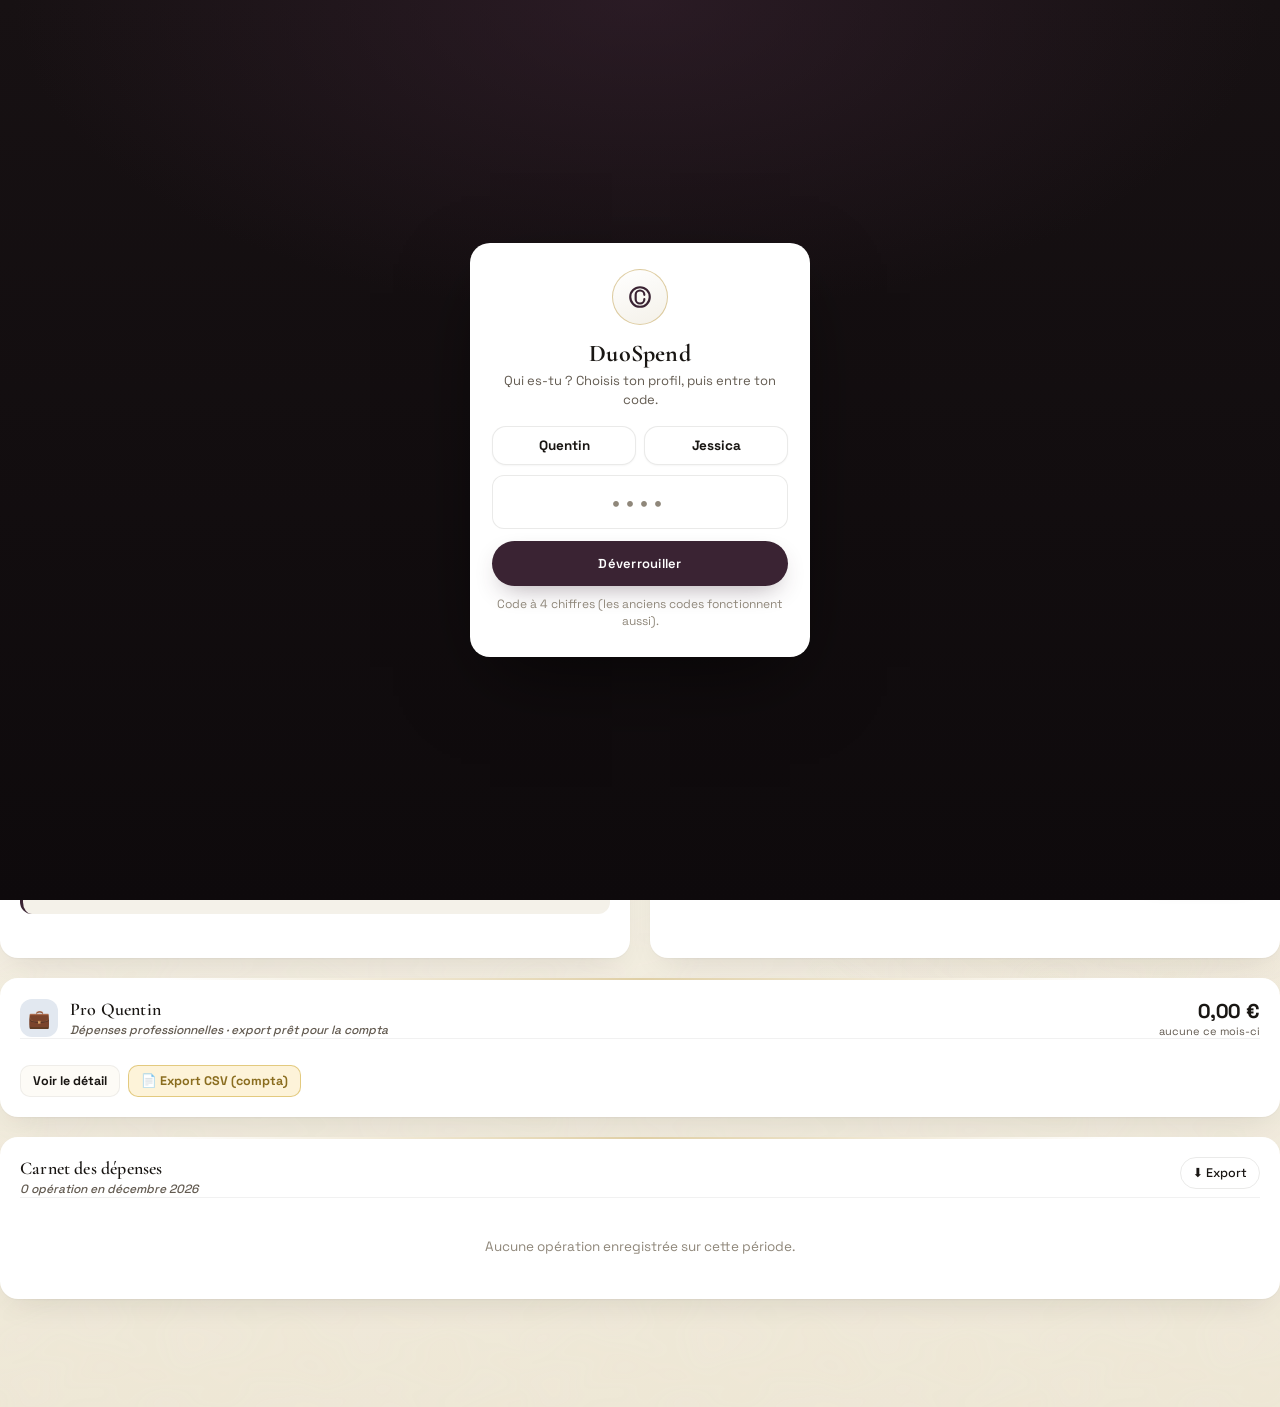
==== commit acd07365: "feat(v2.7): carte Pro Quentin (total mensuel + detail + export CSV compta)" ====
--- a/index.html
+++ b/index.html
@@ -2131,6 +2131,28 @@
       </div>
     </div>
 
+    <!-- Pro Quentin (compta) -->
+    <div class="card pro-card" id="proCard" style="margin-bottom:20px;">
+      <div class="card-header">
+        <div style="display:flex;align-items:center;gap:12px;min-width:0;">
+          <div class="pro-icon">💼</div>
+          <div>
+            <h2 class="card-title">Pro Quentin</h2>
+            <p class="card-subtitle" id="proSub">Dépenses professionnelles · export prêt pour la compta</p>
+          </div>
+        </div>
+        <div class="pro-right">
+          <div class="pro-total" id="proTotal">0 €</div>
+          <div class="pro-count" id="proCount"></div>
+        </div>
+      </div>
+      <div class="pro-actions">
+        <button type="button" class="pro-btn" id="proToggle">Voir le détail</button>
+        <button type="button" class="pro-btn gold" id="proCsv">📄 Export CSV (compta)</button>
+      </div>
+      <div class="pro-list" id="proList" hidden></div>
+    </div>
+
     <!-- Transactions List (inside Overview) -->
     <div class="card" style="margin-bottom:20px;">
       <div class="card-header">
@@ -2430,6 +2452,7 @@
             <option>Sorties</option>
             <option>Abonnements</option>
             <option>Santé</option>
+            <option>Pro Quentin</option>
             <option>Autres</option>
             <option>Transferts</option>
           </select>
@@ -2743,6 +2766,20 @@
 .tx-group.open .tx-cat-body .tx-row:nth-child(5){animation-delay:.18s}
 .tx-group.open .tx-cat-body .tx-row:nth-child(6){animation-delay:.22s}
 .tx-group.open .tx-cat-body .tx-row:nth-child(n+7){animation-delay:.26s}
+/* ===== v2.7 : carte Pro Quentin ===== */
+.pro-card .pro-icon{width:38px;height:38px;border-radius:12px;background:#e2e8f0;display:flex;align-items:center;justify-content:center;font-size:18px;flex:0 0 auto}
+.pro-card .pro-right{text-align:right;margin-left:auto}
+.pro-card .pro-total{font-family:'Cabinet Grotesk',sans-serif;font-weight:800;font-size:20px;color:var(--ink)}
+.pro-card .pro-count{font-size:11px;color:var(--text-muted)}
+.pro-actions{display:flex;gap:8px;margin-top:10px;flex-wrap:wrap}
+.pro-btn{border:1px solid var(--border-subtle);background:#fdfbf6;border-radius:10px;padding:7px 12px;font-size:12.5px;font-weight:700;font-family:inherit;color:var(--text-main);cursor:pointer}
+.pro-btn.gold{background:#fdf3d9;border-color:rgba(201,162,39,.5);color:#8a6d1f}
+.pro-list{margin-top:10px;border-top:1px dashed var(--border-subtle);padding-top:8px}
+.pro-row{display:flex;gap:10px;align-items:center;padding:6px 2px;border-bottom:1px solid rgba(0,0,0,.04);font-size:13px}
+.pro-row-date{color:var(--text-muted);font-size:11.5px;flex:0 0 62px}
+.pro-row-label{flex:1;min-width:0;white-space:nowrap;overflow:hidden;text-overflow:ellipsis;color:var(--text-main)}
+.pro-row-amt{font-family:'Cabinet Grotesk',sans-serif;font-weight:700}
+.pro-empty{padding:10px 2px;color:var(--text-dim);font-size:12.5px}
 /* ===== v2.6 : classer une dépense (modale) + badges ===== */
 .imp-badge.low{background:#fdf3d9!important;color:#8a6d1f!important;border:1px solid rgba(201,162,39,.45)!important}
 .imp-magic{border:1px solid #fcd34d;background:#fffbeb;border-radius:8px;padding:5px 9px;cursor:pointer;font-size:13px;font-family:inherit}
@@ -2811,6 +2848,7 @@
   'Sorties': { color:'#e11d48', bg:'#ffe4e6', emoji:'🍸' },
   'Abonnements': { color:'#7c3aed', bg:'#ede9fe', emoji:'📱' },
   'Santé': { color:'#059669', bg:'#d1fae5', emoji:'💊' },
+  'Pro Quentin': { color:'#334155', bg:'#e2e8f0', emoji:'💼' },
   'Autres': { color:'#78716c', bg:'#f5f5f4', emoji:'📦' },
   'Transferts': { color:'#8a6a4a', bg:'#f2ece0', emoji:'⇄' }
 };
@@ -3406,6 +3444,9 @@
   });
   updateDonut(catAmounts, total);
 
+  // Pro Quentin (compta)
+  renderProCard();
+
   // Render Envelopes
   const envContainer = $('envelopesContainer');
   envContainer.innerHTML = envelopes.map(e => {
@@ -3964,6 +4005,44 @@
   a.click();
   setTimeout(() => { URL.revokeObjectURL(a.href); a.remove(); }, 400);
   showToast('Export CSV téléchargé');
+}
+
+function proRows(){ return (expenses || []).filter(x => x && x.category === 'Pro Quentin' && String(x.date || '').startsWith(currentMonth)); }
+function exportProCSV(){
+  const rows = proRows();
+  if(!rows.length){ showToast('Aucune dépense pro ce mois-ci', false); return; }
+  const out = [['Date','Libellé','Montant (€)','Payé par','Commune','Note']];
+  rows.slice().sort((a,b) => String(a.date).localeCompare(String(b.date))).forEach(t => {
+    out.push([t.date || '', t.label || '', String(t.amount != null ? t.amount : '').replace('.', ','), t.payer || '', t.shared === false ? 'Non' : 'Oui', t.note || '']);
+  });
+  out.push(['Total', '', String(rows.reduce((a,x) => a + Number(x.amount || 0), 0).toFixed(2)).replace('.', ','), '', '', '']);
+  const csv = '\ufeff' + out.map(r => r.map(c => '"' + String(c).replace(/"/g, '""') + '"').join(';')).join('\r\n');
+  const blob = new Blob([csv], { type:'text/csv;charset=utf-8' });
+  const a = document.createElement('a');
+  a.href = URL.createObjectURL(blob);
+  a.download = 'pro-quentin-' + currentMonth + '.csv';
+  document.body.appendChild(a);
+  a.click();
+  setTimeout(() => { URL.revokeObjectURL(a.href); a.remove(); }, 400);
+  showToast('Export pro téléchargé ✓');
+}
+function renderProCard(){
+  const card = $('proCard'); if(!card) return;
+  const rows = proRows();
+  const sum = rows.reduce((a,x) => a + Number(x.amount || 0), 0);
+  const elT = $('proTotal'); if(elT) elT.textContent = eur(sum);
+  const elC = $('proCount');
+  if(elC) elC.textContent = rows.length ? (rows.length + ' dépense' + (rows.length > 1 ? 's' : '')) : 'aucune ce mois-ci';
+  const list = $('proList');
+  if(list && !list.hidden){
+    list.innerHTML = rows.slice().sort((a,b) => String(b.date).localeCompare(String(a.date))).map(r =>
+      `<div class="pro-row"><span class="pro-row-date">${fmtDate(r.date)}</span><span class="pro-row-label" title="${esc(r.label)}">${esc(r.label)}</span><span class="pro-row-amt">${eur(r.amount)}</span></div>`
+    ).join('') || '<div class="pro-empty">Aucune dépense pro ce mois-ci.</div>';
+  }
+  const btnT = $('proToggle');
+  if(btnT) btnT.textContent = (list && !list.hidden) ? 'Masquer le détail' : 'Voir le détail';
+  if(btnT) btnT.onclick = () => { const l = $('proList'); if(l){ l.hidden = !l.hidden; renderProCard(); } };
+  const btnC = $('proCsv'); if(btnC) btnC.onclick = exportProCSV;
 }
 
 // Chat & Advisor Interaction
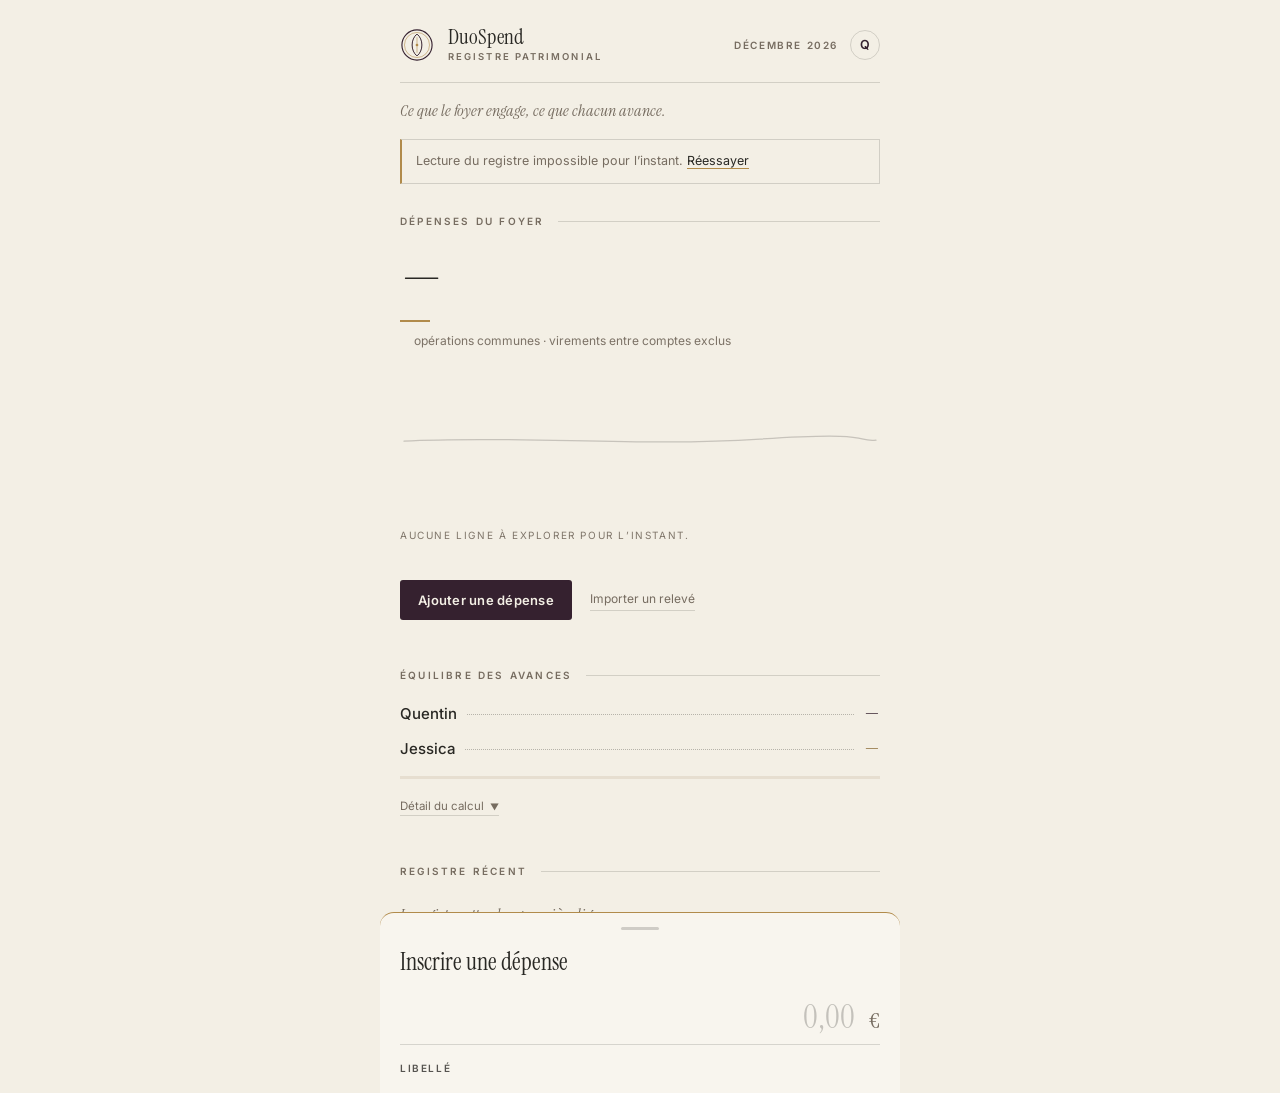
==== commit d0a839dd: "feat: accueil DuoSpend (refonte) en racine, app complete conservee sur /app.html, /refonte.html redi" ====
--- a/index.html
+++ b/index.html
@@ -1,5155 +1,977 @@
-<!doctype html>
+<!DOCTYPE html>
 <html lang="fr">
 <head>
 <meta charset="utf-8">
-<meta name="viewport" content="width=device-width,initial-scale=1,maximum-scale=1,viewport-fit=cover,user-scalable=no">
-<title>DuoSpend · Finances & Sérénité à deux (v2.5)</title>
+<meta name="viewport" content="width=device-width, initial-scale=1, viewport-fit=cover">
+<meta name="theme-color" content="#F3EFE5">
+<meta name="robots" content="noindex">
+<meta name="description" content="DuoSpend · le registre patrimonial du foyer.">
 <link rel="icon" type="image/png" sizes="32x32" href="/icons/favicon-32.png">
 <link rel="apple-touch-icon" sizes="180x180" href="/icons/apple-touch-icon.png">
 <link rel="manifest" href="/manifest.webmanifest">
-<meta name="description" content="DuoSpend — les dépenses du foyer de Quentin & Jessica, limpides et sereines.">
 <meta name="apple-mobile-web-app-title" content="DuoSpend">
 <meta name="apple-mobile-web-app-capable" content="yes">
-<meta name="apple-mobile-web-app-status-bar-style" content="default">
-<meta name="theme-color" content="#fbf8f3">
-<meta http-equiv="Cache-Control" content="no-cache, no-store, must-revalidate">
-<meta http-equiv="Pragma" content="no-cache">
-<meta http-equiv="Expires" content="0">
-<script src="https://cdn.jsdelivr.net/npm/marked/marked.min.js"></script>
-<script src="https://cdn.jsdelivr.net/npm/canvas-confetti@1.9.3/dist/confetti.browser.min.js"></script>
+<title>DuoSpend · registre patrimonial</title>
 <link rel="preconnect" href="https://fonts.googleapis.com">
 <link rel="preconnect" href="https://fonts.gstatic.com" crossorigin>
-<link href="https://fonts.googleapis.com/css2?family=Noto+Color+Emoji&family=Plus+Jakarta+Sans:wght@400;500;600;700;800&family=Cabinet+Grotesk:wght@700;800;900&family=Cormorant+Garamond:ital,wght@0,500;0,600;0,700;1,500&family=Space+Grotesk:wght@400;500;600;700&display=swap" rel="stylesheet">
+<link href="https://fonts.googleapis.com/css2?family=Instrument+Serif:ital@0;1&family=Inter:wght@400;500;600;700&display=swap" rel="stylesheet">
 <style>
+/* ============================================================
+   DUOSPEND — accueil (refonte)
+   Direction : maison patrimoniale éditoriale
+   Ivoire + pourpre, sérif éditoriale + sans fonctionnelle.
+   ============================================================ */
+
 :root{
-  --bg:#fbf8f3;
-  --surface:#ffffff;
-  --surface-subtle:#f4efe6;
-  --surface-sunken:#f7f3ea;
-  --surface-card:#fdfbf8;
-  --text-main:#1c1917;
-  --text-muted:#78716c;
-  --text-dim:#a8a29e;
-  
-  --primary:#2d6a4f;
-  --primary-light:#e8f5ed;
-  --primary-dark:#1b4332;
-  --primary-subtle:#e8f5ed;
-  --amber:#d97706;
-  --amber-light:#fef3c7;
-  --coral:#e11d48;
-  --coral-light:#ffe4e6;
-  --purple:#7c3aed;
-  --purple-light:#ede9fe;
-  --blue:#2563eb;
-  --blue-light:#dbeafe;
-  
-  --border:#e6dfd1;
-  --border-subtle:#eee8dc;
-  --shadow-sm:0 2px 8px rgba(28,25,23,0.03);
-  --shadow-md:0 12px 32px rgba(28,25,23,0.05);
-  --shadow-lg:0 20px 48px rgba(28,25,23,0.08);
-  --shadow-glow-primary:0 8px 24px rgba(45,106,79,0.18);
-  --shadow-glow-amber:0 8px 24px rgba(217,119,6,0.18);
-  --radius-xl:24px;
-  --radius-lg:18px;
-  --radius-md:12px;
-  --font-mono:ui-monospace,SFMono-Regular,'SF Mono',Menlo,Consolas,monospace;
-}
-
-*{box-sizing:border-box;margin:0;padding:0;-webkit-tap-highlight-color:transparent}
-html{scroll-behavior:smooth;-webkit-text-size-adjust:100%}
-html,body{
-  min-height:100%;
-  background:var(--bg);
-  color:var(--text-main);
-  font-family:'Plus Jakarta Sans',-apple-system,BlinkMacSystemFont,'Segoe UI',Roboto,Helvetica,Arial,'Apple Color Emoji','Segoe UI Emoji','Noto Color Emoji',sans-serif;
-  -webkit-font-smoothing:antialiased;
-  -moz-osx-font-smoothing:grayscale;
-  touch-action:manipulation;
-}
-button,input,select,textarea{font:inherit;color:inherit}
-button{cursor:pointer;border:none;background:none}
-@media(max-width:880px){
-  input, select, textarea{
-    font-size:16px !important; /* Prevents auto-zoom in Safari iOS */
-  }
-}
-
+  /* — couleurs */
+  --ivoire:#F3EFE5;
+  --pourpre:#35212F;
+  --encre:#292824;
+  --laiton:#B18B4B;
+  --pierre:#E6DED0;
+  --gris:#766C60;
+  --vert:#48745D;
+  --terrecuite:#A75B43;
+  --hairline:rgba(41,40,36,.16);
+  --hairline-soft:rgba(41,40,36,.09);
+  --ivoire-clair:#F8F5EE;
+
+  /* — typographie */
+  --serif:'Instrument Serif', Georgia, 'Times New Roman', serif;
+  --sans:'Inter', system-ui, -apple-system, 'Segoe UI', sans-serif;
+  --t-micro:10px; --t-small:11.5px; --t-body:14.5px; --t-lead:16px;
+  --ls-caps:.16em; --ls-caps-l:.22em;
+
+  /* — espacements */
+  --s1:4px; --s2:8px; --s3:12px; --s4:18px; --s5:26px; --s6:40px; --s7:64px;
+
+  /* — rayons (sobres) */
+  --r1:3px; --r2:6px; --r3:10px;
+
+  /* — mouvement */
+  --t-fast:170ms; --t-med:300ms; --t-slow:640ms;
+  --ease-out:cubic-bezier(.22,.61,.36,1);
+  --ease-soft:cubic-bezier(.4,0,.2,1);
+}
+
+*{box-sizing:border-box;margin:0;padding:0}
+html{-webkit-text-size-adjust:100%}
 body{
-  background-image:
-    radial-gradient(at 0% 0%, rgba(45,106,79,0.08) 0px, transparent 45%),
-    radial-gradient(at 100% 0%, rgba(217,119,6,0.08) 0px, transparent 45%),
-    radial-gradient(at 50% 100%, rgba(124,58,237,0.05) 0px, transparent 50%);
-  background-attachment:fixed;
-  overflow-x:hidden;
-}
-
-/* Micro-interactions & animations */
-.btn-press{
-  transition:transform 0.15s cubic-bezier(0.16,1,0.3,1), box-shadow 0.15s ease, background 0.2s ease;
-}
-.btn-press:active{
-  transform:scale(0.96) !important;
-}
-
-.hover-lift{
-  transition:transform 0.25s cubic-bezier(0.16,1,0.3,1), box-shadow 0.25s cubic-bezier(0.16,1,0.3,1), border-color 0.25s ease;
-}
-.hover-lift:hover{
-  transform:translateY(-3px);
-  box-shadow:var(--shadow-lg);
-}
-
-.brand-wrap{
-  display:flex;
-  align-items:center;
-  gap:14px;
-  transition:transform 0.3s cubic-bezier(0.16,1,0.3,1);
-  cursor:pointer;
-}
-.brand-wrap:hover{
-  transform:scale(1.02);
-}
-.brand-wrap:hover .app-logo{
-  transform:rotate(-6deg) scale(1.08);
-  box-shadow:0 8px 24px rgba(45,106,79,0.35);
-}
-
-.app-logo{
-  width:44px;
-  height:44px;
-  border-radius:14px;
-  background:linear-gradient(135deg, #2d6a4f, #d97706);
-  display:grid;
-  place-items:center;
-  color:white;
-  box-shadow:0 6px 18px rgba(45,106,79,0.22);
-  flex-shrink:0;
-  transition:all 0.3s cubic-bezier(0.16,1,0.3,1);
-}
-
-.badge-tag{
-  font-family:'Plus Jakarta Sans',sans-serif;
-  font-size:10.5px;
-  font-weight:800;
-  background:var(--primary-light);
-  color:var(--primary);
-  padding:2px 8px;
-  border-radius:20px;
-  text-transform:uppercase;
-  letter-spacing:0.06em;
-  border:1px solid rgba(45,106,79,0.2);
-  animation:floatBadge 3.5s ease-in-out infinite;
-}
-
-.month-picker{
-  display:flex;
-  align-items:center;
-  gap:4px;
-  background:var(--surface);
-  padding:4px 6px;
-  border-radius:var(--radius-lg);
-  box-shadow:var(--shadow-sm);
-  border:1px solid var(--border);
-  transition:all 0.25s cubic-bezier(0.16,1,0.3,1);
-}
-.month-picker:hover{
-  border-color:var(--text-dim);
-  box-shadow:0 4px 16px rgba(0,0,0,0.06);
-}
-.month-btn{
-  width:36px;
-  height:36px;
-  border-radius:var(--radius-md);
-  display:grid;
-  place-items:center;
-  color:var(--text-muted);
-  transition:all 0.2s cubic-bezier(0.16,1,0.3,1);
-}
-.month-btn:hover{
-  background:var(--surface-subtle);
-  color:var(--text-main);
-  transform:scale(1.1);
-}
-.month-btn:active{
-  transform:scale(0.92);
-}
-.brand-titles p{
-  font-size:13px;
-  color:var(--text-muted);
-  font-weight:600;
-  margin-top:2px;
-}
-
-.month-text{
-  font-weight:700;
-  font-size:14.5px;
-  padding:0 8px;
-  min-width:125px;
-  text-align:center;
-  text-transform:capitalize;
-}
-
-/* Nav Tabs */
-.nav-tabs{
-  display:flex;
-  background:rgba(255,255,255,0.7);
-  backdrop-filter:blur(12px);
-  -webkit-backdrop-filter:blur(12px);
-  padding:5px;
-  border-radius:var(--radius-lg);
-  border:1px solid var(--border);
-  margin-bottom:24px;
-  box-shadow:var(--shadow-sm);
-  gap:6px;
-  overflow-x:auto;
-}
-.tab-btn{
-  flex:1;
-  min-width:110px;
-  padding:11px 16px;
-  text-align:center;
-  font-weight:700;
-  font-size:13.5px;
-  border-radius:var(--radius-md);
-  color:var(--text-muted);
-  transition:all 0.25s cubic-bezier(0.16, 1, 0.3, 1);
-  display:flex;
-  align-items:center;
-  justify-content:center;
-  gap:8px;
-  white-space:nowrap;
-  position:relative;
-}
-.tab-btn svg{
-  transition:transform 0.25s cubic-bezier(0.16, 1, 0.3, 1);
-}
-.tab-btn:hover{
-  color:var(--text-main);
-  background:rgba(0,0,0,0.03);
-}
-.tab-btn:hover svg{
-  transform:scale(1.15);
-}
-.tab-btn:active{
-  transform:scale(0.96);
-}
-.tab-btn.active{
-  background:var(--text-main);
-  color:white;
-  box-shadow:0 4px 14px rgba(28,25,23,0.15);
-  transform:translateY(-1px);
-}
-.tab-btn.active svg{
-  transform:scale(1.08);
-}
-
-.tab-pane{
-  animation:paneFadeIn 0.35s cubic-bezier(0.16, 1, 0.3, 1);
-}
-@keyframes paneFadeIn{
-  from{opacity:0;transform:translateY(8px)}
-  to{opacity:1;transform:translateY(0)}
-}
-
-/* AI Floating Banner */
-.ai-summary-card{
-  background:var(--surface);
-  border:1px solid var(--border);
-  border-radius:var(--radius-xl);
-  padding:14px 18px;
-  margin-bottom:24px;
-  box-shadow:var(--shadow-md);
-  display:flex;
-  align-items:center;
-  gap:16px;
-  position:relative;
-  overflow:hidden;
-}
-.ai-summary-card::before{
-  content:"";
-  position:absolute;
-  left:0;
-  top:0;
-  bottom:0;
-  width:4px;
-  background:linear-gradient(180deg, var(--primary), var(--amber));
-}
-
-/* Quests & Decision Hub Styling */
-.quests-container{
-  display:flex;
-  flex-direction:column;
-  gap:20px;
-}
-
-.serenity-stats-section{
-  display:flex;
-  flex-direction:column;
-  gap:16px;
-}
-.serenity-header{
-  display:flex;
-  justify-content:space-between;
-  align-items:center;
-}
-.serenity-title{
-  display:flex;
-  align-items:center;
-  gap:8px;
-  font-size:1.15rem;
-  font-weight:700;
-  color:var(--text-main);
-}
-.serenity-title svg{
-  color:var(--coral);
-}
-.serenity-sub{
-  font-size:0.85rem;
-  color:var(--text-muted);
-  margin-top:2px;
-}
-.serenity-score-box{
-  font-family:var(--font-mono);
-  font-weight:800;
-}
-.serenity-score{
-  font-size:1.7rem;
-  color:var(--primary);
-}
-.serenity-max{
-  font-size:0.95rem;
-  color:var(--text-muted);
-}
-.serenity-bar-track{
-  height:12px;
-  background:var(--border-subtle);
-  border-radius:999px;
-  overflow:hidden;
-  position:relative;
-}
-.serenity-bar-fill{
-  height:100%;
-  background:linear-gradient(90deg, #52B788, #2D6A4F, #D97706);
-  border-radius:999px;
-  transition:width 0.8s cubic-bezier(0.16, 1, 0.3, 1);
-}
-
-.levels-roadmap{
-  display:grid;
-  grid-template-columns:repeat(4, 1fr);
-  gap:10px;
-  margin-top:8px;
-}
-.level-step{
-  background:var(--surface-sunken);
-  border:1px solid var(--border);
-  border-radius:12px;
-  padding:10px 12px;
-  display:flex;
-  align-items:center;
-  gap:10px;
-  opacity:0.6;
-  transition:all 0.2s ease;
-}
-.level-step.active{
-  opacity:1;
-  background:var(--surface);
-  border-color:var(--primary);
-  box-shadow:0 4px 12px -3px rgba(45,106,79,0.15);
-}
-.level-step.done{
-  opacity:0.9;
-  border-color:#52B788;
-}
-.step-dot{
-  width:24px;
-  height:24px;
-  border-radius:50%;
-  background:var(--border);
-  display:grid;
-  place-items:center;
-  font-size:0.75rem;
-  font-weight:700;
-  color:var(--text-muted);
-  flex-shrink:0;
-}
-.level-step.active .step-dot{
-  background:var(--primary);
-  color:#ffffff;
-}
-.level-step.done .step-dot{
-  background:#52B788;
-  color:#ffffff;
-}
-.step-info{
-  display:flex;
-  flex-direction:column;
-}
-.step-name{
-  font-size:0.78rem;
-  font-weight:700;
-  color:var(--text-main);
-}
-.step-unlock{
-  font-size:0.7rem;
-  color:var(--text-muted);
-}
-
-/* Quests List */
-.quests-list{
-  display:flex;
-  flex-direction:column;
-  gap:12px;
-  margin-top:14px;
-}
-.quest-item{
-  display:flex;
-  align-items:center;
-  justify-content:space-between;
-  gap:16px;
-  padding:14px 18px;
-  background:var(--surface);
-  border:1px solid var(--border);
-  border-radius:var(--radius-lg);
-  transition:all 0.2s ease;
-}
-.quest-item.auto-managed{
-  border-left:3px solid var(--primary);
-}
-.quest-item:hover{
-  border-color:var(--primary);
-  transform:translateY(-1px);
-}
-.quest-left{
-  display:flex;
-  align-items:center;
-  gap:14px;
-}
-.quest-icon{
-  font-size:1.4rem;
-  width:42px;
-  height:42px;
-  border-radius:12px;
-  background:var(--surface-sunken);
-  display:grid;
-  place-items:center;
-  flex-shrink:0;
-}
-.quest-title{
-  font-size:0.92rem;
-  font-weight:700;
-  color:var(--text-main);
-  margin-bottom:2px;
-  display:flex;
-  align-items:center;
-  gap:6px;
-}
-.quest-desc{
-  font-size:0.8rem;
-  color:var(--text-muted);
-}
-.quest-right{
-  display:flex;
-  align-items:center;
-  gap:12px;
-}
-.quest-xp{
-  font-family:var(--font-mono);
-  font-size:0.82rem;
-  font-weight:700;
-  color:var(--amber);
-  background:var(--amber-light);
-  padding:3px 8px;
-  border-radius:6px;
-}
-.quest-btn{
-  padding:6px 14px;
-  border-radius:8px;
-  border:1px solid var(--border);
-  background:var(--surface);
-  color:var(--text-main);
-  font-size:0.82rem;
-  font-weight:600;
-  cursor:pointer;
-  transition:all 0.2s ease;
-}
-.quest-btn:hover{
-  background:var(--primary);
-  color:#ffffff;
-  border-color:var(--primary);
-}
-.quest-btn.completed{
-  background:#52B788;
-  color:#ffffff;
-  border-color:#52B788;
-  cursor:default;
-}
-
-/* Decision & Games Hub */
-.decision-games-grid{
-  display:grid;
-  grid-template-columns:1fr 1fr;
-  gap:18px;
-}
-@media(max-width:880px){
-  .decision-games-grid{
-    grid-template-columns:1fr;
-  }
-}
-
-.game-card-box{
-  display:flex;
-  flex-direction:column;
-  align-items:center;
-  gap:14px;
-  padding:20px;
-  background:radial-gradient(circle, var(--surface-sunken), var(--surface));
-  border-radius:var(--radius-lg);
-  border:1px solid var(--border);
-  text-align:center;
-}
-.game-display-box{
-  font-size:1.05rem;
-  font-weight:700;
-  color:var(--text-main);
-  padding:14px 20px;
-  background:var(--surface);
-  border:1px solid var(--border);
-  border-radius:14px;
-  box-shadow:var(--shadow-sm);
-  width:100%;
-  min-height:56px;
-  display:flex;
-  align-items:center;
-  justify-content:center;
-  text-align:center;
-  transition:all 0.3s cubic-bezier(0.16, 1, 0.3, 1);
-}
-.game-sub-detail{
-  font-size:0.8rem;
-  color:var(--text-muted);
-  line-height:1.4;
-}
-.btn-game{
-  display:inline-flex;
-  align-items:center;
-  gap:8px;
-  padding:10px 18px;
-  border-radius:12px;
-  background:var(--primary);
-  color:#ffffff;
-  font-size:0.88rem;
-  font-weight:700;
-  border:none;
-  cursor:pointer;
-  transition:all 0.2s ease;
-  box-shadow:0 4px 14px -3px rgba(45,106,79,0.35);
-}
-.btn-game:hover{
-  background:var(--primary-dark);
-  transform:translateY(-1px);
-}
-.btn-game:active{
-  transform:scale(0.97);
-}
-.btn-game-secondary{
-  background:var(--surface);
-  color:var(--text-main);
-  border:1px solid var(--border);
-  box-shadow:var(--shadow-sm);
-}
-.btn-game-secondary:hover{
-  background:var(--surface-sunken);
-  color:var(--primary);
-  border-color:var(--primary);
-}
-.ai-summary-content{
-  flex:1;
-}
-.ai-summary-content h4{
-  font-size:11.5px;
-  font-weight:800;
-  text-transform:uppercase;
-  letter-spacing:0.06em;
-  color:var(--primary);
-  margin-bottom:2px;
-}
-.ai-summary-content p{
-  font-size:13.5px;
-  color:var(--text-main);
-  line-height:1.45;
-  font-weight:600;
-}
-
-/* Layout Grid */
-.dashboard-grid{
-  display:grid;
-  grid-template-columns:1fr 1fr;
-  gap:20px;
-  margin-bottom:20px;
-}
-
-.card{
-  background:var(--surface);
-  border-radius:var(--radius-xl);
-  padding:20px;
-  box-shadow:var(--shadow-md);
-  border:1px solid var(--border);
-  display:flex;
-  flex-direction:column;
-  gap:16px;
-  position:relative;
-  transition:all 0.3s cubic-bezier(0.16,1,0.3,1);
-}
-.card:hover{
-  border-color:rgba(0,0,0,0.12);
-  box-shadow:var(--shadow-lg);
-}
-
-.card-header{
-  display:flex;
-  justify-content:space-between;
-  align-items:flex-start;
-  gap:10px;
-}
-.card-title{
-  font-family:'Cabinet Grotesk',sans-serif;
-  font-weight:800;
-  font-size:18px;
-  letter-spacing:-0.02em;
-  color:var(--text-main);
-}
-.card-subtitle{
-  font-size:12.5px;
-  color:var(--text-muted);
-  margin-top:2px;
-  font-weight:500;
-}
-
-/* Metric Balance Visualizer */
-.balance-hero{
-  display:grid;
-  grid-template-columns:1fr auto 1fr;
-  align-items:center;
-  gap:12px;
-  background:var(--surface-subtle);
-  padding:14px 16px;
-  border-radius:var(--radius-lg);
-  border:1px solid var(--border-subtle);
-}
-
-.person-col{
-  display:flex;
-  flex-direction:column;
-  gap:3px;
-}
-.person-col.right{text-align:right;align-items:flex-end}
-.person-name{font-size:11.5px;font-weight:700;color:var(--text-muted);text-transform:uppercase;letter-spacing:0.06em}
-.person-amount{font-family:'Cabinet Grotesk',sans-serif;font-size:22px;font-weight:800;line-height:1}
-.person-col.q .person-amount{color:var(--primary)}
-.person-col.j .person-amount{color:var(--amber)}
-
-.balance-vs{
-  display:flex;
-  flex-direction:column;
-  align-items:center;
-  gap:4px;
-}
-.vs-pill{
-  font-size:10.5px;
-  font-weight:800;
-  background:var(--surface);
-  padding:3px 8px;
-  border-radius:20px;
-  color:var(--text-muted);
-  border:1px solid var(--border);
-}
-
-.custom-progress{
-  height:10px;
-  background:var(--border-subtle);
-  border-radius:20px;
-  overflow:hidden;
-  display:flex;
-  box-shadow:inset 0 1px 3px rgba(0,0,0,0.06);
-}
-.custom-progress-q{background:var(--primary);transition:width 0.6s cubic-bezier(0.16,1,0.3,1)}
-.custom-progress-j{background:var(--amber);transition:width 0.6s cubic-bezier(0.16,1,0.3,1)}
-
-.balance-status-tag{
-  padding:10px 12px;
-  background:var(--surface-subtle);
-  border-radius:var(--radius-md);
-  border-left:3px solid var(--primary);
-  font-size:13px;
-  color:var(--text-main);
-  line-height:1.4;
-  font-weight:500;
-}
-
-/* Donut Chart Visuals */
-.donut-section{
-  display:flex;
-  align-items:center;
-  gap:18px;
-}
-.donut-wrap{
-  position:relative;
-  width:130px;
-  height:130px;
-  flex-shrink:0;
-  display:grid;
-  place-items:center;
-}
-.donut-svg{
-  width:100%;
-  height:100%;
-  transform:rotate(-90deg);
-}
-.donut-center{
-  position:absolute;
-  text-align:center;
-}
-.donut-center-total{
-  font-family:'Cabinet Grotesk',sans-serif;
-  font-weight:900;
-  font-size:18px;
-  line-height:1;
-}
-.donut-center-label{
-  font-size:9px;
-  font-weight:800;
-  color:var(--text-muted);
-  text-transform:uppercase;
-  letter-spacing:0.05em;
-  margin-top:2px;
-}
-
-.legend-grid{
-  display:grid;
-  grid-template-columns:1fr 1fr;
-  gap:8px 12px;
-  flex:1;
-}
-.legend-item{
-  display:flex;
-  align-items:center;
-  gap:6px;
-  font-size:12.5px;
-}
-.legend-color{
-  width:8px;
-  height:8px;
-  border-radius:2px;
-  flex-shrink:0;
-}
-.legend-name{color:var(--text-muted);flex:1;white-space:nowrap;overflow:hidden;text-overflow:ellipsis;font-weight:500}
-.legend-val{font-weight:700;text-align:right;min-width:58px;font-variant-numeric:tabular-nums}
-
-/* Envelopes Section */
-.envelopes-grid{
-  display:grid;
-  grid-template-columns:repeat(auto-fill, minmax(260px, 1fr));
-  gap:14px;
-}
-.envelope-box{
-  background:var(--surface-card);
-  border:1px solid var(--border);
-  border-radius:var(--radius-lg);
-  padding:15px 16px;
-  display:flex;
-  flex-direction:column;
-  gap:10px;
-  transition:all 0.25s cubic-bezier(0.16,1,0.3,1);
-  position:relative;
-}
-.envelope-box:hover{
-  border-color:var(--text-dim);
-  box-shadow:0 8px 24px rgba(0,0,0,0.06);
-  transform:translateY(-2px);
-}
-.envelope-top{
-  display:flex;
-  justify-content:space-between;
-  align-items:center;
-  gap:8px;
-}
-.envelope-cat{
-  display:flex;
-  align-items:center;
-  gap:8px;
-  font-weight:700;
-  font-size:14.5px;
-  flex:1;
-}
-.envelope-cat span{
-  white-space:nowrap;
-}
-.envelope-comment{
-  font-size:11.5px;
-  color:var(--text-muted);
-  background:var(--surface-subtle);
-  padding:5px 9px;
-  border-radius:6px;
-  display:flex;
-  align-items:center;
-  gap:5px;
-  font-weight:500;
-}
-.envelope-icon{
-  width:32px;
-  height:32px;
-  border-radius:10px;
-  display:grid;
-  place-items:center;
-  flex-shrink:0;
-  font-family:'Noto Color Emoji','Apple Color Emoji','Segoe UI Emoji',sans-serif;
-  font-size:16px;
-  line-height:1;
-}
-.tx-icon{
-  width:36px;
-  height:36px;
-  border-radius:10px;
-  display:grid;
-  place-items:center;
-  font-size:17px;
-  background:var(--surface-subtle);
-  font-family:'Noto Color Emoji','Apple Color Emoji','Segoe UI Emoji',sans-serif;
-  line-height:1;
-  flex-shrink:0;
-}
-
-.envelope-budget-input-wrap{
-  display:flex;
-  align-items:center;
-  gap:4px;
-  font-size:12px;
-  color:var(--text-muted);
-  font-weight:600;
-  flex-shrink:0;
-}
-.envelope-input{
-  width:64px;
-  background:var(--surface-subtle);
-  border:1px solid var(--border);
-  text-align:right;
-  font-weight:700;
-  font-size:13.5px;
-  padding:3px 5px;
-  border-radius:6px;
-  transition:all 0.2s;
-}
-.envelope-input:focus{
-  outline:none;
-  border-color:var(--primary);
-  background:white;
-}
-
-.envelope-inputs{
-  display:flex;
-  justify-content:space-between;
-  align-items:baseline;
-}
-.envelope-spent{
-  font-family:'Cabinet Grotesk',sans-serif;
-  font-size:20px;
-  font-weight:800;
-}
-
-.envelope-bar-track{
-  height:6px;
-  background:var(--border-subtle);
-  border-radius:20px;
-  overflow:hidden;
-  position:relative;
-}
-.envelope-bar-fill{
-  height:100%;
-  border-radius:20px;
-  transition:width 0.6s ease;
-  background:var(--primary);
-}
-.envelope-bar-fill.warning{background:var(--amber)}
-.envelope-bar-fill.over{background:var(--coral)}
-
-/* Repères du mois (résumé budget) */
-.budget-summary{gap:14px}
-.budget-summary .card-header{flex-wrap:wrap}
-.budget-summary-stats{display:grid;grid-template-columns:repeat(3,1fr);gap:10px}
-.bs-stat{background:var(--surface-subtle);border:1px solid var(--border-subtle);border-radius:var(--radius-md);padding:10px 12px;display:flex;flex-direction:column;gap:2px}
-.bs-label{font-size:10.5px;font-weight:800;letter-spacing:0.06em;text-transform:uppercase;color:var(--text-muted)}
-.bs-value{font-family:'Cabinet Grotesk',sans-serif;font-weight:800;font-size:19px;font-variant-numeric:tabular-nums}
-.btn-suggest{display:inline-flex;align-items:center;gap:6px;padding:8px 13px;border-radius:20px;background:var(--primary-light);color:var(--primary);border:1px solid rgba(45,106,79,0.25);font-weight:700;font-size:12.5px;transition:all 0.2s ease;white-space:nowrap}
-.btn-suggest:hover{background:var(--primary);color:#fff;border-color:var(--primary);transform:translateY(-1px)}
-.btn-suggest:active{transform:scale(0.97)}
-.btn-export{display:inline-flex;align-items:center;gap:6px;padding:7px 12px;border-radius:10px;border:1px solid var(--border);background:var(--surface);color:var(--text-muted);font-weight:700;font-size:12px;transition:all 0.2s ease;white-space:nowrap}
-.btn-export:hover{color:var(--primary);border-color:var(--primary);background:var(--primary-light)}
-.budget-suggest-box{display:flex;flex-direction:column;gap:8px;padding:14px 16px;background:var(--primary-light);border:1.5px dashed var(--primary);border-radius:var(--radius-md)}
-.budget-suggest-box[hidden]{display:none}
-.bs-suggest-title{font-size:12.5px;font-weight:700;color:var(--primary);margin-bottom:2px}
-.bs-row{display:flex;align-items:center;gap:10px;background:var(--surface);border:1px solid var(--border-subtle);border-radius:10px;padding:8px 10px}
-.bs-row-cat{flex:1;font-size:13px;font-weight:700;min-width:0;overflow:hidden;text-overflow:ellipsis;white-space:nowrap}
-.bs-row-avg{font-size:11.5px;color:var(--text-muted);font-weight:600;white-space:nowrap}
-.bs-input{width:74px;text-align:right;font-weight:800;font-size:13.5px;padding:4px 6px;border-radius:7px;border:1px solid var(--border);background:var(--surface-subtle)}
-.bs-input:focus{outline:none;border-color:var(--primary);background:#fff}
-.bs-row-eur{font-size:11.5px;color:var(--text-muted);font-weight:600}
-.bs-actions{display:flex;gap:8px;flex-wrap:wrap;margin-top:2px}
-.btn-apply-suggest{background:var(--primary);color:#fff;font-weight:700;font-size:13px;padding:9px 15px;border-radius:var(--radius-md);box-shadow:0 4px 12px rgba(45,106,79,0.25)}
-.btn-apply-suggest:hover{background:var(--primary-dark)}
-.btn-apply-suggest:disabled{opacity:0.7;cursor:default}
-.btn-cancel-suggest{background:var(--surface);color:var(--text-muted);font-weight:600;font-size:13px;padding:9px 14px;border-radius:var(--radius-md);border:1px solid var(--border)}
-.bs-empty{font-size:12.5px;color:var(--text-muted);font-weight:600}
-
-/* History Ledger */
-.tx-list{
-  display:flex;
-  flex-direction:column;
-  gap:8px;
-}
-.tx-row{
-  display:flex;
-  align-items:center;
-  justify-content:space-between;
-  padding:12px 14px;
-  background:var(--surface-card);
-  border:1px solid var(--border-subtle);
-  border-radius:var(--radius-md);
-  transition:all 0.25s cubic-bezier(0.16,1,0.3,1);
-  gap:8px;
-}
-.tx-info{
-  display:flex;
-  align-items:center;
-  gap:12px;
-  min-width:0;
-  flex:1;
-}
-.tx-icon{
-  width:38px;
-  height:38px;
-  border-radius:12px;
-  display:grid;
-  place-items:center;
-  font-size:18px;
-  background:var(--surface-subtle);
-  font-family:'Noto Color Emoji','Apple Color Emoji','Segoe UI Emoji',sans-serif;
-  line-height:1;
-  flex-shrink:0;
-  transition:transform 0.25s cubic-bezier(0.16,1,0.3,1);
-}
-.tx-row:hover .tx-icon{
-  transform:scale(1.1) rotate(4deg);
-}
-.tx-label{
-  font-weight:700;
-  font-size:14px;
-  margin-bottom:2px;
-  white-space:nowrap;
-  overflow:hidden;
-  text-overflow:ellipsis;
-}
-.tx-sub{
-  font-size:11.5px;
-  color:var(--text-muted);
-  display:flex;
-  align-items:center;
-  gap:5px;
-  font-weight:500;
-  white-space:nowrap;
-  overflow:hidden;
-  text-overflow:ellipsis;
-}
-.tx-tag{
-  padding:1px 6px;
-  border-radius:10px;
-  font-size:10.5px;
-  font-weight:700;
-}
-.tx-tag.q{background:var(--primary-light);color:var(--primary)}
-.tx-tag.j{background:var(--amber-light);color:var(--amber)}
-
-.tx-amount{
-  font-family:'Cabinet Grotesk',sans-serif;
-  font-weight:800;
-  font-size:16px;
-  text-align:right;
-  flex-shrink:0;
-}
-.person-amount, .envelope-spent, .donut-center-total, .tx-amount{
-  font-variant-numeric:tabular-nums;
-}
-.tx-right{
-  display:flex;
-  align-items:center;
-  gap:6px;
-  flex-shrink:0;
-}
-.tx-actions{
-  display:flex;
-  gap:4px;
-}
-.tx-act{
-  width:27px;height:27px;
-  display:inline-flex;align-items:center;justify-content:center;
-  border:1px solid var(--border-subtle);
-  background:var(--surface-subtle);
-  border-radius:7px;
-  cursor:pointer;
-  font-size:13px;
-  color:var(--text-dim);
-  transition:all 0.15s;
-  padding:0;
-  line-height:1;
-}
-.tx-act:hover{background:var(--primary);color:#fff;border-color:var(--primary);transform:scale(1.08)}
-.tx-act.del:hover{background:#d94848;border-color:#d94848}
-
-/* Animations */
-.tx-row{animation:rowIn 0.35s cubic-bezier(0.16,1,0.3,1) both}
-.tx-row:hover{transform:translateY(-1px);box-shadow:0 6px 18px -8px rgba(0,0,0,0.18)}
-.tx-row:active{transform:scale(0.995)}
-@keyframes rowIn{from{opacity:0;transform:translateY(8px)}to{opacity:1;transform:none}}
-
-/* Toasts */
-.toast-wrap{
-  position:fixed;bottom:20px;left:50%;transform:translateX(-50%);
-  z-index:999;display:flex;flex-direction:column;gap:8px;align-items:center;
-  pointer-events:none;
-}
+  background:var(--ivoire); color:var(--encre);
+  font-family:var(--sans); font-size:var(--t-body); line-height:1.5;
+  -webkit-font-smoothing:antialiased; text-rendering:optimizeLegibility;
+}
+::selection{background:rgba(177,139,75,.28)}
+button{font-family:inherit;border:0;background:none;cursor:pointer;color:inherit}
+input{font-family:inherit;color:inherit}
+a{color:inherit}
+:focus-visible{outline:2px solid var(--laiton);outline-offset:2px;border-radius:2px}
+
+.page{max-width:520px;margin:0 auto;padding:0 20px 66px;position:relative}
+.num{font-variant-numeric:tabular-nums lining-nums}
+
+/* ---------- micro-typographie éditoriale ---------- */
+.kicker{
+  display:flex;align-items:center;gap:14px;
+  font-size:var(--t-micro);font-weight:600;letter-spacing:var(--ls-caps-l);
+  text-transform:uppercase;color:var(--gris);
+}
+.kicker::after{content:"";flex:1;height:1px;background:var(--hairline)}
+
+/* ---------- en-tête éditorial ---------- */
+.head{
+  display:flex;align-items:center;gap:14px;
+  padding:26px 0 18px;
+}
+.head .med-btn{position:relative;flex:0 0 auto;display:block;line-height:0;border-radius:50%}
+.head .med-btn svg{width:34px;height:34px;color:var(--pourpre);display:block}
+.head .med-btn .shine{
+  position:absolute;inset:0;border-radius:50%;overflow:hidden;pointer-events:none;opacity:0;
+}
+.head .med-btn .shine::after{
+  content:"";position:absolute;top:-40%;bottom:-40%;left:-70%;width:46%;
+  background:linear-gradient(100deg,transparent,rgba(255,255,255,.85) 50%,transparent);
+  transform:skewX(-16deg);
+}
+.head .med-btn.on .shine{opacity:1}
+.head .med-btn.on .shine::after{animation:shineSweep 640ms var(--ease-soft) forwards}
+@keyframes shineSweep{from{left:-70%}to{left:130%}}
+
+.head-id{min-width:0}
+.head-id .nm{font-family:var(--serif);font-size:21px;line-height:1.05;letter-spacing:.005em}
+.head-id .sb{margin-top:2px;font-size:9.5px;font-weight:600;letter-spacing:var(--ls-caps-l);text-transform:uppercase;color:var(--gris)}
+.head-right{margin-left:auto;display:flex;align-items:center;gap:12px}
+.head-right .month{font-size:var(--t-micro);font-weight:600;letter-spacing:var(--ls-caps);text-transform:uppercase;color:var(--gris);white-space:nowrap}
+.avatar{
+  width:30px;height:30px;border-radius:50%;border:1px solid var(--hairline);
+  display:flex;align-items:center;justify-content:center;
+  font-family:var(--sans);font-size:12.5px;font-weight:600;color:var(--pourpre);text-decoration:none;
+  transition:border-color var(--t-fast) var(--ease-out);
+}
+.avatar:active{border-color:var(--laiton)}
+.head-rule{height:1px;background:var(--hairline)}
+
+/* ---------- standfirst ---------- */
+.standfirst{
+  font-family:var(--serif);font-style:italic;font-size:var(--t-lead);
+  color:var(--gris);margin-top:16px;
+}
+
+/* ---------- bandeau d'état ---------- */
+.notice{
+  margin-top:16px;padding:12px 14px;border:1px solid var(--hairline);
+  border-left:2px solid var(--laiton);font-size:12.5px;color:var(--gris);
+}
+.notice a{color:var(--encre);text-decoration:none;border-bottom:1px solid var(--laiton)}
+.notice-form{display:flex;gap:8px;margin-top:10px;align-items:center;flex-wrap:wrap}
+.notice-form input{flex:1;min-width:130px;border:1px solid var(--hairline);background:var(--ivoire-clair);padding:10px 12px;border-radius:var(--r1);font-size:14px;letter-spacing:.18em;outline:none;color:var(--encre)}
+.notice-form input:focus{border-color:var(--encre)}
+.notice-form .btn-primary{padding:10px 15px}
+.notice-err{margin-top:6px;font-size:11.5px;color:var(--terrecuite)}
+
+/* ---------- bloc patrimoine ---------- */
+.hero{margin-top:30px}
+.hero .kicker{margin-bottom:16px}
+.amount-wrap{position:relative}
+.amount{
+  font-family:var(--serif);font-weight:400;
+  font-size:clamp(44px,12.5vw,60px);line-height:1.0;letter-spacing:-.012em;
+  color:var(--encre);
+}
+.amount .eur{font-size:.46em;vertical-align:.34em;margin-left:.18em;letter-spacing:0}
+.amount-rule{width:30px;height:2px;background:var(--laiton);margin-top:15px;transform-origin:left center}
+.amount-rule.sweep{animation:sweep 900ms var(--ease-out)}
+@keyframes sweep{0%{transform:scaleX(0)}45%{transform:scaleX(1)}100%{transform:scaleX(1)}}
+.amount-sub{margin-top:10px;display:flex;flex-wrap:wrap;gap:6px 14px;align-items:baseline}
+.delta{font-size:var(--t-small);font-weight:500;color:var(--gris)}
+.delta b{font-weight:600}
+.delta .ar{font-size:9px;vertical-align:1px;margin-right:3px}
+.precision{font-size:12px;color:var(--gris);opacity:.95}
+
+/* ---------- visualisation vivante ---------- */
+.viz{margin-top:6px}
+.viz svg{display:block;width:100%;height:168px;overflow:visible}
+.viz .curve{fill:none;stroke-linecap:round;transition:opacity var(--t-med) var(--ease-out),stroke-width var(--t-med) var(--ease-out)}
+.viz .hit{fill:none;stroke:transparent;stroke-width:30px;cursor:pointer;pointer-events:stroke}
+.viz.touched .curve.dim{opacity:.14}
+.viz .curve.sel{stroke:var(--laiton);stroke-width:2.6px;opacity:1}
+.viz .curve.pulse{animation:curvePulse 700ms var(--ease-out)}
+@keyframes curvePulse{0%{opacity:1}30%{opacity:1;filter:brightness(.75)}100%{opacity:1}}
+.viz-info{
+  min-height:36px;display:flex;align-items:baseline;gap:10px;flex-wrap:wrap;
+  padding-top:4px;
+}
+.viz-info .vi-hint{font-size:var(--t-micro);letter-spacing:var(--ls-caps);text-transform:uppercase;color:var(--gris);opacity:.92}
+.viz-info .vi-amt{font-family:var(--serif);font-size:23px;line-height:1.1;color:#8a6a35}
+.viz-info .vi-meta{font-size:var(--t-small);color:var(--gris)}
+.viz-info .vi-amt,.viz-info .vi-meta{animation:fadeRise var(--t-med) var(--ease-out)}
+@keyframes fadeRise{from{opacity:0;transform:translateY(4px)}to{opacity:1;transform:none}}
+
+/* ---------- actions ---------- */
+.actions{margin-top:20px;display:flex;align-items:center;gap:18px}
+.btn-primary{
+  background:var(--pourpre);color:var(--ivoire);
+  padding:12px 18px;border-radius:var(--r1);
+  font-size:13px;font-weight:600;letter-spacing:.02em;
+  transition:transform var(--t-fast) var(--ease-out),background var(--t-fast) var(--ease-out);
+}
+.btn-primary:active{transform:translateY(1px);background:#2b1a26}
+.btn-text{
+  font-size:12px;color:var(--gris);text-decoration:none;
+  border-bottom:1px solid var(--hairline);padding-bottom:2px;
+  transition:border-color var(--t-fast) var(--ease-out),color var(--t-fast) var(--ease-out);
+}
+.btn-text:active{color:var(--encre);border-color:var(--laiton)}
+
+/* ---------- équilibre du couple ---------- */
+.balance{margin-top:48px}
+.balance .kicker{margin-bottom:18px}
+.bal-rows{display:flex;flex-direction:column;gap:10px}
+.bal-row{display:flex;align-items:baseline;font-size:15px}
+.bal-row .who{font-weight:500}
+.bal-row .lead{flex:1;border-bottom:1px dotted rgba(41,40,36,.3);margin:0 10px;transform:translateY(-4px)}
+.bal-row .val{font-family:var(--serif);font-size:22px;line-height:1}
+.bal-row.q .val{color:var(--pourpre)}
+.bal-row.j .val{color:#8a6a35}
+.bal-bar{display:flex;height:3px;margin-top:16px;background:var(--pierre);overflow:hidden}
+.bal-bar .seg-q{background:var(--pourpre);transform-origin:left center;transform:scaleX(0)}
+.bal-bar .seg-j{background:var(--laiton);transform-origin:left center;transform:scaleX(0)}
+.bal-bar.on .seg-q,.bal-bar.on .seg-j{transition:transform 760ms var(--ease-out)}
+.bal-bar.on .seg-q{transform:scaleX(1)}
+.bal-bar.on .seg-j{transform:scaleX(1)}
+.bal-leg{margin-top:9px;font-size:10.5px;font-weight:600;letter-spacing:var(--ls-caps);text-transform:uppercase;color:var(--gris)}
+.bal-note{margin-top:12px;font-size:12.5px;color:var(--gris)}
+.bal-note b{color:var(--encre);font-weight:600}
+.calc-toggle{
+  margin-top:8px;display:inline-flex;align-items:center;gap:6px;
+  font-size:var(--t-small);color:var(--gris);
+  border-bottom:1px solid var(--hairline);padding-bottom:2px;
+}
+.calc-toggle .chev{display:inline-block;transition:transform var(--t-med) var(--ease-out);font-size:9px}
+.calc-toggle.open .chev{transform:rotate(180deg)}
+.calc-body{display:grid;grid-template-rows:0fr;transition:grid-template-rows var(--t-med) var(--ease-out)}
+.calc-body.open{grid-template-rows:1fr}
+.calc-body>div{overflow:hidden}
+.calc-body p{padding-top:10px;font-size:12px;color:var(--gris);line-height:1.55}
+
+/* ---------- registre ---------- */
+.register{margin-top:48px}
+.register .kicker{margin-bottom:6px}
+.reg-row{border-bottom:1px solid var(--hairline-soft);cursor:pointer;-webkit-tap-highlight-color:transparent}
+.reg-row:active{background:rgba(41,40,36,.025)}
+.reg-row.open{background:rgba(41,40,36,.022)}
+.reg-top{display:flex;align-items:center;gap:12px;padding:13px 2px}
+.reg-mark{flex:0 0 auto;width:7px;height:7px;border:1px solid var(--gris);transform:rotate(45deg);opacity:.65}
+.reg-row.tr .reg-mark{border-style:dashed;opacity:.5}
+.reg-label{
+  flex:1;min-width:0;font-size:14px;font-weight:500;
+  white-space:nowrap;overflow:hidden;text-overflow:ellipsis;
+}
+.reg-amt{flex:0 0 auto;font-size:14px;font-weight:600;letter-spacing:.01em}
+.reg-row.tr .reg-amt{color:var(--gris);font-weight:500}
+.reg-meta{
+  padding:0 2px 12px 19px;margin-top:-6px;
+  font-size:9.5px;font-weight:600;letter-spacing:var(--ls-caps);text-transform:uppercase;color:var(--gris);
+}
+.reg-meta .pers{color:var(--terrecuite)}
+.reg-detail{display:grid;grid-template-rows:0fr;transition:grid-template-rows var(--t-med) var(--ease-out)}
+.reg-row.open .reg-detail{grid-template-rows:1fr}
+.reg-detail>div{overflow:hidden}
+.reg-detail .in{padding:2px 2px 14px 19px;font-size:12.5px;color:var(--gris);line-height:1.6}
+.reg-detail .in b{color:var(--encre);font-weight:600}
+.more-btn{margin-top:16px;font-size:12px;color:var(--gris);display:inline-flex;gap:7px;align-items:center;border-bottom:1px solid var(--hairline);padding-bottom:2px}
+.reg-end{margin-top:16px;font-family:var(--serif);font-style:italic;font-size:14px;color:var(--gris)}
+.empty-line{font-family:var(--serif);font-style:italic;font-size:16px;color:var(--gris);padding:18px 0 6px}
+.reg-row.fresh .reg-top{animation:freshBg 1600ms var(--ease-out)}@keyframes freshBg{from{background:rgba(177,139,75,.16)}to{background:transparent}}
+
+/* ---------- pied ---------- */
+.foot{margin-top:60px}
+.foot-rule{height:1px;background:var(--hairline)}
+.foot-in{padding-top:16px;font-size:10.5px;color:var(--gris);display:flex;flex-wrap:wrap;gap:8px 18px;align-items:baseline}
+.foot-in .dot{opacity:.5}
+.foot-in a{color:var(--gris);text-decoration:none;border-bottom:1px solid var(--hairline)}
+
+/* ---------- feuille de saisie ---------- */
+.veil{
+  position:fixed;inset:0;background:rgba(53,33,47,.4);z-index:60;
+  opacity:0;pointer-events:none;transition:opacity var(--t-med) var(--ease-out);
+}
+.veil.open{opacity:1;pointer-events:auto}
+.sheet{
+  position:fixed;left:0;right:0;bottom:0;z-index:61;
+  max-width:520px;margin:0 auto;
+  background:var(--ivoire-clair);
+  border-top:1px solid var(--laiton);
+  border-radius:14px 14px 0 0;
+  padding:14px 20px calc(24px + env(safe-area-inset-bottom));
+  transform:translateY(102%);transition:transform var(--t-med) var(--ease-out);
+}
+.sheet.open{transform:translateY(0)}
+.sheet-grip{width:38px;height:3px;background:rgba(41,40,36,.2);border-radius:2px;margin:0 auto 14px}
+.sheet h2{font-family:var(--serif);font-weight:400;font-size:24px;margin-bottom:16px}
+.f-amt{display:flex;align-items:baseline;gap:8px;border-bottom:1px solid var(--hairline);padding-bottom:6px}
+.f-amt input{
+  flex:1;min-width:0;border:0;background:transparent;outline:none;
+  font-family:var(--serif);font-size:32px;color:var(--encre);
+  font-variant-numeric:tabular-nums;text-align:right;padding-right:6px;
+}
+.f-amt input::placeholder{color:rgba(41,40,36,.25)}
+.f-amt .cur{font-family:var(--serif);font-size:22px;color:var(--gris)}
+.f-field{width:100%;border:0;border-bottom:1px solid var(--hairline);background:transparent;
+  outline:none;padding:11px 0 7px;font-size:15px;transition:border-color var(--t-fast)}
+.f-field:focus{border-bottom-color:var(--encre)}
+.f-label{margin-top:16px;font-size:var(--t-micro);font-weight:600;letter-spacing:var(--ls-caps);text-transform:uppercase;color:var(--encre);opacity:.78;margin-bottom:8px}
+.chips{display:flex;flex-wrap:wrap;gap:7px}
+.chip{
+  border:1px solid var(--hairline);border-radius:var(--r1);
+  padding:7px 11px;font-size:11px;font-weight:600;letter-spacing:.04em;
+  color:var(--encre);transition:all var(--t-fast) var(--ease-out);
+}
+.chip:active{transform:translateY(1px)}
+.chip.sel{background:var(--encre);color:var(--ivoire);border-color:var(--encre)}
+.segs{display:flex;gap:7px}
+.seg{
+  border:1px solid var(--hairline);border-radius:var(--r1);
+  padding:8px 14px;font-size:12px;font-weight:600;color:var(--encre);
+  transition:all var(--t-fast) var(--ease-out);
+}
+.seg.sel{background:var(--encre);color:var(--ivoire);border-color:var(--encre)}
+.sheet-err{min-height:16px;margin-top:10px;font-size:12px;color:var(--terrecuite)}
+.sheet-actions{display:flex;align-items:center;gap:18px;margin-top:12px}
+.sheet-actions .btn-primary{padding:13px 22px}
+.sheet-actions .btn-text{color:var(--encre);opacity:.75;font-size:12.5px}
+.date-line{margin-top:10px;font-size:12px;color:var(--gris);display:flex;align-items:center;gap:8px}
+.date-line input{background:transparent;border:0;border-bottom:1px solid var(--hairline);padding:3px 0;font-size:12.5px;outline:none;color:var(--encre)}
+
+/* ---------- confirmation discrète ---------- */
 .toast{
-  background:#202124;color:#f1f3f4;padding:10px 18px;border-radius:999px;
-  font-size:13.5px;font-weight:600;display:flex;align-items:center;gap:8px;
-  box-shadow:0 10px 30px -10px rgba(0,0,0,0.5);
-  opacity:0;transform:translateY(12px);transition:all 0.3s cubic-bezier(0.16,1,0.3,1);
-}
-.toast.show{opacity:1;transform:translateY(0)}
-.toast.ok i{color:#2ea043;font-style:normal}
-.toast.err i{color:#d94848;font-style:normal}
-
-/* SMART SHOPPING LIST & SEASONAL AI */
-.shopping-card{
-  display:flex;
-  flex-direction:column;
-  gap:18px;
-}
-.shopping-form{
-  display:flex;
-  gap:8px;
-}
-.shopping-input{
-  flex:1;
-  padding:12px 16px;
-  border-radius:var(--radius-md);
-  border:1.5px solid var(--border);
-  background:var(--surface-subtle);
-  font-size:14.5px;
-  font-weight:600;
-  transition:all 0.25s cubic-bezier(0.16, 1, 0.3, 1);
-}
-.shopping-input:focus{
-  outline:none;
-  border-color:var(--primary);
-  background:white;
-  box-shadow:0 0 0 4px rgba(45,106,79,0.12);
-  transform:translateY(-1px);
-}
-.btn-add-shop{
-  background:linear-gradient(135deg, var(--primary), #1b4332);
-  color:white;
-  font-weight:700;
-  padding:0 20px;
-  border-radius:var(--radius-md);
-  display:flex;
-  align-items:center;
-  gap:6px;
-  font-size:14px;
-  box-shadow:0 4px 12px rgba(45,106,79,0.25);
-  transition:all 0.2s cubic-bezier(0.16, 1, 0.3, 1);
-}
-.btn-add-shop:hover{
-  transform:translateY(-2px);
-  box-shadow:0 6px 16px rgba(45,106,79,0.35);
-}
-.btn-add-shop:active{
-  transform:translateY(0);
-}
-
-.shopping-items-grid{
-  display:grid;
-  grid-template-columns:repeat(auto-fill, minmax(240px, 1fr));
-  gap:12px;
-}
-.shopping-item-box{
-  display:flex;
-  align-items:center;
-  justify-content:space-between;
-  padding:12px 16px;
-  background:var(--surface-card);
-  border:1.5px solid var(--border-subtle);
-  border-radius:var(--radius-md);
-  transition:all 0.3s cubic-bezier(0.16, 1, 0.3, 1);
-  box-shadow:var(--shadow-sm);
-  position:relative;
-  overflow:hidden;
-}
-.shopping-item-box:hover{
-  border-color:var(--border);
-  transform:translateY(-2px);
-  box-shadow:var(--shadow-md);
-}
-.shopping-item-box.checked{
-  opacity:0.6;
-  background:#f5f2eb;
-  border-color:#e0d7c7;
-  transform:none;
-}
-.shopping-item-box.checked .shop-item-name{
-  text-decoration:line-through;
-  color:var(--text-muted);
-}
-.shop-check-wrap{
-  display:flex;
-  align-items:center;
-  gap:12px;
-  cursor:pointer;
-  flex:1;
-  min-width:0;
-  user-select:none;
-}
-.shop-check-custom{
-  width:22px;
-  height:22px;
-  border-radius:7px;
-  border:2px solid var(--border);
-  display:grid;
-  place-items:center;
-  background:white;
-  transition:all 0.25s cubic-bezier(0.16, 1, 0.3, 1);
-  flex-shrink:0;
-}
-.shopping-item-box.checked .shop-check-custom{
-  background:var(--primary);
-  border-color:var(--primary);
-  transform:scale(1.05);
-}
-.shop-check-custom svg{
-  opacity:0;
-  transform:scale(0.5);
-  transition:all 0.2s cubic-bezier(0.16, 1, 0.3, 1);
-}
-.shopping-item-box.checked .shop-check-custom svg{
-  opacity:1;
-  transform:scale(1);
-}
-.shop-item-name{
-  font-size:14.5px;
-  font-weight:700;
-  color:var(--text-main);
-  white-space:nowrap;
-  overflow:hidden;
-  text-overflow:ellipsis;
-  transition:all 0.2s;
-}
-.btn-del-shop{
-  color:var(--text-dim);
-  width:28px;
-  height:28px;
-  display:grid;
-  place-items:center;
-  border-radius:8px;
-  transition:all 0.2s;
-  flex-shrink:0;
-}
-.btn-del-shop:hover{
-  background:var(--coral-light);
-  color:var(--coral);
-  transform:scale(1.1);
-}
-
-/* Convert Shopping to Expense Gateway Bar */
-.finish-shopping-bar{
-  background:linear-gradient(135deg, #e8f5ed, #d8f3e5);
-  border:1.5px solid var(--primary);
-  border-radius:var(--radius-lg);
-  padding:16px 20px;
-  display:flex;
-  justify-content:space-between;
-  align-items:center;
-  gap:14px;
-  flex-wrap:wrap;
-  box-shadow:0 8px 24px rgba(45,106,79,0.15);
-  animation:slideUp 0.35s cubic-bezier(0.16, 1, 0.3, 1);
-}
-@keyframes slideUp{
-  from{opacity:0;transform:translateY(12px)}
-  to{opacity:1;transform:translateY(0)}
-}
-@keyframes spin{
-  from{transform:rotate(0deg)}
-  to{transform:rotate(360deg)}
-}
-@keyframes pulseGlow{
-  0%,100%{box-shadow:0 0 0 0 rgba(45,106,79,0.2)}
-  50%{box-shadow:0 0 0 8px rgba(45,106,79,0)}
-}
-@keyframes floatBadge{
-  0%,100%{transform:translateY(0)}
-  50%{transform:translateY(-2px)}
-}
-.finish-shop-info{
-  display:flex;
-  flex-direction:column;
-  gap:2px;
-}
-.finish-shop-info strong{
-  font-size:15px;
-  color:var(--primary);
-  display:flex;
-  align-items:center;
-  gap:6px;
-}
-.finish-shop-info span{
-  font-size:12.5px;
-  color:var(--text-muted);
-  font-weight:600;
-}
-.finish-shop-actions{
-  display:flex;
-  align-items:center;
-  gap:10px;
-  flex-wrap:wrap;
-}
-.finish-input{
-  width:140px;
-  padding:10px 12px;
-  border-radius:var(--radius-md);
-  border:1.5px solid rgba(45,106,79,0.3);
-  background:white;
-  font-weight:800;
-  font-size:14px;
-  color:var(--text-main);
-  transition:all 0.2s;
-}
-.finish-input:focus{
-  outline:none;
-  border-color:var(--primary);
-  box-shadow:0 0 0 3px rgba(45,106,79,0.15);
-}
-.finish-select{
-  padding:8px 10px;
-  border-radius:var(--radius-md);
-  border:1px solid var(--border);
-  background:white;
-  font-weight:700;
-  font-size:13px;
-}
-.btn-finish-record{
-  background:var(--primary);
-  color:white;
-  font-weight:700;
-  font-size:13px;
-  padding:8px 14px;
-  border-radius:var(--radius-md);
-  box-shadow:0 2px 6px rgba(45,106,79,0.25);
-  transition:background 0.2s;
-}
-.btn-finish-record:hover{
-  background:#23533e;
-}
-
-.ai-season-box{
-  background:linear-gradient(135deg, #fbfcf9, #f4f8f4);
-  border:1.5px dashed var(--primary);
-  border-radius:var(--radius-lg);
-  padding:18px 20px;
-  display:flex;
-  flex-direction:column;
-  gap:12px;
-}
-.ai-season-head{
-  display:flex;
-  justify-content:space-between;
-  align-items:center;
-  flex-wrap:wrap;
-  gap:8px;
-}
-.ai-season-title{
-  font-weight:800;
-  font-size:14px;
-  color:var(--primary);
-  display:flex;
-  align-items:center;
-  gap:6px;
-  text-transform:uppercase;
-  letter-spacing:0.04em;
-}
-.btn-refresh-ai{
-  background:var(--primary-light);
-  color:var(--primary);
-  padding:6px 12px;
-  border-radius:20px;
-  font-size:12px;
-  font-weight:700;
-  display:flex;
-  align-items:center;
-  gap:4px;
-  border:1px solid rgba(45,106,79,0.2);
-}
-.ai-season-content{
-  font-size:13.5px;
-  line-height:1.55;
-  color:var(--text-main);
-}
-.ai-season-content .ai-card-section{
-  background:white;
-  border-radius:var(--radius-md);
-  padding:14px 16px;
-  margin-bottom:12px;
-  border:1px solid var(--border-subtle);
-  box-shadow:0 2px 8px rgba(0,0,0,0.03);
-  transition:all 0.2s ease;
-}
-.ai-season-content .ai-card-section:last-child{
-  margin-bottom:0;
-}
-.ai-season-content .ai-card-section:hover{
-  border-color:rgba(45,106,79,0.25);
-  box-shadow:0 4px 14px rgba(45,106,79,0.08);
-}
-.ai-season-content .ai-card-title{
-  font-family:'Cabinet Grotesk',sans-serif;
-  font-size:14.5px;
-  font-weight:800;
-  color:var(--primary);
-  display:flex;
-  align-items:center;
-  gap:6px;
-  margin-bottom:8px;
-  padding-bottom:6px;
-  border-bottom:1.5px solid var(--primary-light);
-}
-.ai-season-content ul, .ai-season-content ol{
-  margin:6px 0 6px 18px;
-  padding:0;
-}
-.ai-season-content li{
-  margin-bottom:6px;
-  line-height:1.45;
-}
-.ai-season-content strong{
-  color:var(--text-main);
-  font-weight:700;
-}
-.ai-season-content p{
-  margin:4px 0 8px;
-}
-
-/* Assistant Interactive Drawer */
-.chat-drawer{
-  display:flex;
-  flex-direction:column;
-  height:540px;
-}
-.chat-thread{
-  flex:1;
-  overflow-y:auto;
-  padding:6px 2px;
-  display:flex;
-  flex-direction:column;
-  gap:10px;
-}
-.chat-msg{
-  max-width:88%;
-  display:flex;
-  flex-direction:column;
-  gap:3px;
-}
-.chat-msg.user{align-self:flex-end;align-items:flex-end}
-.chat-msg.bot{align-self:flex-start}
-
-.chat-bubble{
-  padding:10px 14px;
-  border-radius:16px;
-  font-size:13px;
-  line-height:1.45;
-}
-.chat-bubble p{margin:0 0 6px;}
-.chat-bubble p:last-child{margin:0;}
-.chat-bubble ul, .chat-bubble ol{margin:4px 0 6px 16px;padding:0;}
-.chat-bubble li{margin-bottom:3px;}
-.chat-bubble strong{font-weight:700;}
-.chat-msg.user .chat-bubble{
-  background:var(--text-main);
-  color:white;
-  border-bottom-right-radius:4px;
-}
-.chat-msg.bot .chat-bubble{
-  background:var(--surface-subtle);
-  border:1px solid var(--border);
-  border-bottom-left-radius:4px;
-  color:var(--text-main);
-}
-.chat-thumb{
-  max-width:150px;
-  border-radius:10px;
-  border:1px solid var(--border);
-  margin-bottom:3px;
-}
-
-.chat-suggestions-box{
-  margin:8px 0;
-  padding:11px 13px;
-  background:var(--primary-light);
-  border:1.5px dashed var(--primary);
-  border-radius:var(--radius-md);
-  font-size:12.5px;
-}
-.chat-suggestions-box h5{
-  font-weight:800;
-  color:var(--primary);
-  margin-bottom:3px;
-}
-.btn-confirm{
-  background:var(--primary);
-  color:white;
-  font-weight:700;
-  padding:6px 11px;
-  border-radius:8px;
-  font-size:12px;
-  margin-top:6px;
-  display:inline-block;
-}
-
-.quick-prompts{
-  display:flex;
-  gap:5px;
-  overflow-x:auto;
-  padding-bottom:6px;
-  margin-bottom:6px;
-  -webkit-overflow-scrolling:touch;
-}
-.quick-btn{
-  font-size:11.5px;
-  font-weight:600;
-  background:var(--surface-subtle);
-  padding:6px 12px;
-  border-radius:14px;
-  white-space:nowrap;
-  border:1px solid var(--border-subtle);
-  transition:all 0.2s cubic-bezier(0.16,1,0.3,1);
-  flex-shrink:0;
-  cursor:pointer;
-}
-.quick-btn:hover{
-  background:white;
-  color:var(--primary);
-  border-color:var(--primary);
-  transform:translateY(-1.5px);
-  box-shadow:0 3px 8px rgba(0,0,0,0.06);
-}
-.quick-btn:active{
-  transform:scale(0.95);
-}
-
-.chat-input-bar{
-  background:var(--surface-subtle);
-  border:1px solid var(--border);
-  border-radius:var(--radius-lg);
-  padding:5px 8px;
-  display:flex;
-  align-items:center;
-  gap:5px;
-}
-.chat-input-bar textarea{
-  flex:1;
-  background:transparent;
-  border:none;
-  outline:none;
-  resize:none;
-  max-height:80px;
-  font-size:13px;
-  padding:4px;
-}
-.btn-circle{
-  width:32px;
-  height:32px;
-  border-radius:50%;
-  display:grid;
-  place-items:center;
-  background:var(--surface);
-  border:1px solid var(--border);
-  color:var(--text-muted);
-  flex-shrink:0;
-}
-.btn-send{
-  background:var(--primary);
-  color:white;
-  border-color:var(--primary);
-}
-
-.attach-preview-mini{
-  display:flex;
-  align-items:center;
-  gap:6px;
-  background:white;
-  padding:3px 7px;
-  border-radius:6px;
-  border:1px solid var(--border);
-  margin-bottom:6px;
-  font-size:11.5px;
-}
-.attach-preview-mini img{
-  width:24px;
-  height:24px;
-  object-fit:cover;
-  border-radius:4px;
-}
-
-.file-hidden{
-  position:absolute;
-  left:-9999px;
-  width:1px;
-  height:1px;
-}
-
-/* Import de releve, profil, en-tetes de section (v2.0) */
-.import-sample{margin-top:10px;font-size:12px}
-.import-sample summary{cursor:pointer;color:var(--text-muted);font-weight:600}
-.import-sample pre{margin-top:6px;white-space:pre-wrap;background:rgba(0,0,0,.04);border:1px solid var(--border);border-radius:10px;padding:8px;font-size:11px;max-height:220px;overflow:auto}
-.pane-head{margin:2px 2px 14px}
-.pane-head h2{margin:0 0 2px;font-size:19px;font-weight:800;color:var(--text-main)}
-.pane-head p{margin:0;font-size:12.5px;color:var(--text-muted)}
-.import-card .import-actions{display:flex;gap:8px;flex-wrap:wrap;margin-top:4px}
-.import-help{margin-top:10px;font-size:12.5px;color:var(--text-muted);background:rgba(0,0,0,.03);border:1px solid var(--border);border-radius:12px;padding:10px 12px}
-.import-help p{margin:2px 0}
-.import-loading,.import-empty{margin-top:10px;font-size:12.5px;color:var(--text-muted);background:rgba(45,106,79,.06);border:1px solid var(--border);border-radius:12px;padding:10px 12px}
-.import-empty{background:rgba(217,119,6,.08)}
-#importZone .chat-msg{margin-top:10px}
-.lock-people{display:flex;gap:8px;margin:0 0 10px}
-.lock-person{flex:1;border:2px solid #e7e5e4;background:#fafaf9;border-radius:12px;padding:10px 6px;font-size:14px;font-weight:700;color:#57534e;cursor:pointer;font-family:inherit}
-.lock-person.active{border-color:#2d6a4f;background:rgba(45,106,79,.08);color:#2d6a4f}
-.lock-hint{margin:10px 0 0!important;font-size:11px!important;color:#a8a29e!important}
-.mode-user.switch{cursor:pointer;text-decoration:underline;border:0;background:none;font-family:inherit;padding:0}
-
-/* Defis contextuels & idees repas (v1.9) */
-.quest-theme{display:flex;gap:10px;align-items:flex-start;background:linear-gradient(135deg, rgba(45,106,79,.08), rgba(217,119,6,.08));border:1px solid var(--border);border-radius:14px;padding:10px 12px;margin-bottom:10px}
-.quest-theme-icon{font-size:18px}
-.quest-theme strong{display:block;font-size:13.5px}
-.quest-theme span{display:block;font-size:12px;color:var(--text-muted)}
-.quest-tag{font-size:10px;font-weight:700;background:rgba(0,0,0,.045);color:var(--text-muted);padding:2px 6px;border-radius:6px;border:1px solid var(--border)}
-.quest-tag.libre{background:rgba(217,119,6,.12);color:#9a5b00;border-color:rgba(217,119,6,.25)}
-.quest-tag.statut{background:rgba(45,106,79,.10);color:#2d6a4f;border-color:rgba(45,106,79,.22)}
-.quest-progress{height:5px;border-radius:999px;background:rgba(0,0,0,.06);margin-top:6px;overflow:hidden}
-.quest-progress-fill{height:100%;border-radius:999px;background:var(--primary);transition:width .4s ease}
-.quest-progress-fill.done{background:var(--amber)}
-.meal-ai-list{margin-top:10px;display:grid;gap:8px}
-.meal-idea{border:1px solid var(--border);border-radius:12px;padding:9px 11px;background:var(--surface)}
-.meal-idea-top{display:flex;justify-content:space-between;gap:8px;font-size:13px}
-.meal-idea-top strong{font-weight:800}
-.meal-idea-time{color:var(--text-muted);font-size:11.5px;white-space:nowrap}
-.meal-idea-why{font-size:12px;color:var(--text-muted);margin-top:3px}
-.meal-idea-using{font-size:11.5px;color:var(--primary);margin-top:3px;font-weight:600}
-.meal-ai-empty{font-size:12px;color:var(--text-dim)}
-#mealAIAgain{justify-self:start;margin-top:2px}
-
-/* Memoire de l'assistant */
-.card-header-actions{display:flex;gap:8px;flex-shrink:0}
-.memo-panel{border:1px solid var(--border);background:var(--surface-subtle, #f7f5f1);border-radius:14px;padding:12px 14px;margin:10px 0}
-.memo-panel[hidden]{display:none}
-.memo-head{display:flex;align-items:center;justify-content:space-between;gap:8px;margin-bottom:6px}
-.memo-list{margin:0 0 8px;padding-left:18px;font-size:13px;color:var(--text)}
-.memo-list li{margin:3px 0}
-.memo-empty{color:var(--text-dim);list-style:none;margin-left:-18px}
-.memo-actions{display:flex;justify-content:flex-end}
-.memo-hint{margin:8px 0 0;font-size:11.5px;color:var(--text-dim)}
-
-/* Mode foyer / moi */
-.mode-switch{display:flex;align-items:center;gap:8px;padding:12px 18px 0;flex-wrap:wrap}
-.mode-switch .mode-btn{border:1.5px solid var(--border);background:var(--surface);color:var(--text-muted);border-radius:999px;padding:7px 14px;font-size:12.5px;font-weight:700;font-family:inherit;cursor:pointer;transition:all .15s}
-.mode-switch .mode-btn.active{background:var(--primary);border-color:var(--primary);color:#ffffff}
-.mode-switch .mode-btn:disabled{opacity:.45;cursor:not-allowed}
-.mode-switch .mode-user{margin-left:auto;font-size:12px;color:var(--text-muted);font-weight:600}
-.seg{display:flex;gap:6px;background:rgba(28,25,23,.05);border-radius:12px;padding:4px}
-.seg button{flex:1;border:0;background:transparent;color:var(--text-muted);border-radius:9px;padding:9px 8px;font-size:12.5px;font-weight:700;font-family:inherit;cursor:pointer}
-.seg button.active{background:var(--primary);color:#ffffff}
-/* Import de releve (PDF/CSV) */
-.import-card{background:var(--surface);border:1px solid var(--border);border-radius:14px;padding:12px;font-size:12.5px;width:100%;max-width:100%;box-sizing:border-box}
-.import-card .import-head{display:flex;justify-content:space-between;gap:8px;align-items:baseline;flex-wrap:wrap;margin-bottom:8px}
-.import-card .import-globals{display:flex;gap:12px;flex-wrap:wrap;align-items:center;margin-bottom:8px;color:var(--text-muted)}
-.import-card .import-globals select{border:1px solid var(--border);border-radius:8px;padding:4px 6px;font-size:12px;background:white;color:var(--text-main);font-family:inherit}
-.import-card .import-rows{display:flex;flex-direction:column;gap:8px;max-height:340px;overflow-y:auto;padding-right:2px}
-.import-card .import-row{display:flex;gap:8px;align-items:flex-start;border-top:1px dashed var(--border-subtle);padding-top:7px}
-.import-card .import-row.done{opacity:.55}
-.import-card .imp-main{flex:1;min-width:0}
-.import-card .imp-top{display:flex;justify-content:space-between;gap:8px}
-.import-card .imp-label{font-weight:600;color:var(--text-main);overflow:hidden;text-overflow:ellipsis;white-space:nowrap}
-.import-card .imp-amount{font-weight:800;font-family:'Cabinet Grotesk',sans-serif;color:var(--coral);white-space:nowrap}
-.import-card .imp-meta{display:flex;gap:8px;flex-wrap:wrap;align-items:center;margin-top:4px;color:var(--text-dim);font-size:11.5px}
-.import-card .imp-meta select{border:1px solid var(--border);border-radius:8px;padding:3px 5px;font-size:11.5px;background:var(--surface-card);color:var(--text-main);min-width:0;font-family:inherit}
-.import-card .imp-badge{background:var(--amber-light);color:#92400e;border-radius:999px;padding:2px 8px;font-size:10.5px;font-weight:700;white-space:nowrap}
-.import-card .imp-q{display:flex;gap:6px;align-items:center;margin-top:5px;color:#92400e;font-size:11.5px;flex-wrap:wrap}
-.import-card .imp-q input{flex:1;min-width:0;border:1px solid #fcd34d;background:#fffbeb;border-radius:8px;padding:5px 8px;font-size:12px;color:var(--text-main);font-family:inherit}
-.import-card .import-actions{display:flex;justify-content:space-between;gap:8px;align-items:center;margin-top:10px;border-top:1px solid var(--border);padding-top:9px;flex-wrap:wrap}
-.import-card .imp-total{font-size:12px;color:var(--text-muted)}
-.import-card .imp-total strong{color:var(--text-main);font-family:'Cabinet Grotesk',sans-serif}
-.import-card .btn-import{background:var(--primary);color:white;border:0;border-radius:10px;padding:9px 14px;font-size:13px;font-weight:700;cursor:pointer;font-family:inherit}
-.import-card .btn-import:disabled{opacity:.6;cursor:default}
-.import-card .imp-ok{color:var(--primary);font-weight:700;font-size:12.5px}
-
-/* Modal Quick Add */
-.modal-overlay{
-  position:fixed;
-  inset:0;
-  background:rgba(28,25,23,0.4);
-  backdrop-filter:blur(4px);
-  display:grid;
-  place-items:center;
-  padding:16px;
-  z-index:99;
-  opacity:0;
-  pointer-events:none;
-  transition:opacity 0.2s ease;
-}
-.modal-overlay.open{
-  opacity:1;
-  pointer-events:all;
-}
-.modal-box{
-  background:var(--surface);
-  width:100%;
-  max-width:440px;
-  border-radius:var(--radius-xl);
-  padding:22px;
-  box-shadow:var(--shadow-lg);
-  border:1px solid var(--border);
-  max-height:90vh;
-  overflow-y:auto;
-}
-.modal-title{
-  font-family:'Cabinet Grotesk',sans-serif;
-  font-weight:800;
-  font-size:19px;
-  margin-bottom:14px;
-}
-.form-group{
-  display:flex;
-  flex-direction:column;
-  gap:4px;
-  margin-bottom:11px;
-}
-.form-group label{
-  font-size:11px;
-  font-weight:700;
-  color:var(--text-muted);
-  text-transform:uppercase;
-  letter-spacing:0.04em;
-}
-.form-group input, .form-group select{
-  padding:9px 11px;
-  border-radius:var(--radius-md);
-  border:1px solid var(--border);
-  background:var(--surface-subtle);
-  font-size:14px;
-}
-.btn-full{
-  width:100%;
-  background:var(--primary);
-  color:white;
-  font-weight:700;
-  padding:12px;
-  border-radius:var(--radius-md);
-  margin-top:6px;
-}
-.btn-sec{
-  width:100%;
-  background:var(--surface-subtle);
-  color:var(--text-muted);
-  font-weight:600;
-  padding:9px;
-  border-radius:var(--radius-md);
-  margin-top:6px;
-}
-
-/* Floating Action Button */
-.fab-add{
-  position:fixed;
-  bottom:24px;
-  right:20px;
-  background:linear-gradient(135deg, var(--primary), #1b4332);
-  color:white;
-  padding:13px 20px;
-  border-radius:40px;
-  font-weight:700;
-  font-size:14px;
-  box-shadow:0 8px 24px rgba(45,106,79,0.35);
-  display:flex;
-  align-items:center;
-  gap:8px;
-  z-index:90;
-  transition:all 0.25s cubic-bezier(0.16,1,0.3,1);
-  animation:pulseGlow 4s infinite;
-}
-.fab-add:hover{
-  transform:translateY(-3px) scale(1.05);
-  box-shadow:0 12px 30px rgba(45,106,79,0.45);
-}
-.fab-add:active{
-  transform:scale(0.95);
-}
-
-/* Responsive & Mobile Safari (iOS) Optimization */
-@media(max-width:880px){
-  :root{
-    --radius-xl:20px;
-    --radius-lg:16px;
-    --radius-md:12px;
-  }
-  .container{
-    padding:12px 12px calc(90px + env(safe-area-inset-bottom, 20px));
-  }
-  .header{
-    margin-bottom:12px;
-    gap:10px;
-  }
-  .brand-wrap{
-    gap:10px;
-  }
-  .app-logo{
-    width:40px;
-    height:40px;
-    border-radius:12px;
-  }
-  .brand-titles h1{
-    font-size:20px;
-  }
-  .brand-titles p{
-    font-size:12px;
-  }
-  .month-picker{
-    width:100%;
-    justify-content:space-between;
-    padding:3px 5px;
-  }
-  .month-text{
-    flex:1;
-    font-size:14px;
-    min-width:auto;
-  }
-
-  /* Fixed Bottom Tab Bar on Mobile for thumb ergonomic reach */
-  .nav-tabs{
-    position:fixed;
-    bottom:0;
-    left:0;
-    right:0;
-    margin-bottom:0;
-    border-radius:24px 24px 0 0;
-    border-bottom:none;
-    border-left:none;
-    border-right:none;
-    padding:6px 8px calc(12px + env(safe-area-inset-bottom, 12px));
-    background:rgba(255,255,255,0.95);
-    backdrop-filter:blur(24px);
-    -webkit-backdrop-filter:blur(24px);
-    z-index:100;
-    box-shadow:0 -4px 24px rgba(28,25,23,0.09);
-    gap:4px;
-    justify-content:space-between;
-    overflow:hidden;
-  }
-  .tab-btn{
-    min-width:0;
-    flex:1;
-    padding:6px 2px;
-    font-size:10.5px;
-    font-weight:700;
-    flex-direction:column;
-    gap:3px;
-    border-radius:12px;
-    white-space:nowrap;
-    letter-spacing:-0.02em;
-  }
-  .tab-btn span{
-    display:block;
-    max-width:100%;
-    overflow:hidden;
-    text-overflow:ellipsis;
-    white-space:nowrap;
-  }
-  .tab-btn svg{
-    width:18px;
-    height:18px;
-  }
-
-  .ai-summary-card{
-    padding:13px 15px;
-    margin-bottom:16px;
-    gap:12px;
-  }
-  .ai-icon-badge{
-    width:34px;
-    height:34px;
-    border-radius:10px;
-  }
-  .ai-summary-content p{
-    font-size:12.5px;
-  }
-
-  .dashboard-grid{
-    grid-template-columns:1fr;
-    gap:14px;
-    margin-bottom:14px;
-  }
-  
-  .card{
-    padding:16px;
-    gap:14px;
-    border-radius:var(--radius-lg);
-  }
-  .card-title{
-    font-size:17px;
-  }
-  .card-subtitle{
-    font-size:12px;
-  }
-
-  .balance-hero{
-    padding:12px 14px;
-    gap:8px;
-  }
-  .person-amount{
-    font-size:19px;
-  }
-
-  .donut-section{
-    flex-direction:column;
-    align-items:center;
-    gap:14px;
-  }
-  .donut-wrap{
-    width:115px;
-    height:115px;
-  }
-  .donut-center-total{
-    font-size:16px;
-  }
-  .legend-grid{
-    width:100%;
-    grid-template-columns:1fr 1fr;
-    gap:6px 10px;
-  }
-  .legend-item{
-    font-size:12px;
-  }
-
-  /* Transactions Mobile Styling */
-  .tx-row{
-    padding:11px 12px;
-    gap:6px;
-  }
-  .tx-info{
-    gap:10px;
-  }
-  .tx-icon{
-    width:34px;
-    height:34px;
-    font-size:16px;
-    border-radius:10px;
-  }
-  .tx-label{
-    font-size:13.5px;
-  }
-  .tx-sub{
-    font-size:11px;
-    gap:4px;
-  }
-  .tx-amount{
-    font-size:15px;
-  }
-  .tx-act{
-    width:30px;
-    height:30px;
-    font-size:14px;
-  }
-
-  /* Envelopes Mobile */
-  .envelopes-grid{
-    grid-template-columns:1fr;
-    gap:10px;
-  }
-  .envelope-box{
-    padding:13px 14px;
-    gap:8px;
-  }
-  .envelope-spent{
-    font-size:18px;
-  }
-
-  /* Shopping Mobile */
-  .shopping-card{
-    gap:14px;
-  }
-  .shopping-form{
-    gap:6px;
-  }
-  .shopping-input{
-    padding:11px 14px;
-    font-size:14px;
-  }
-  .btn-add-shop{
-    padding:0 16px;
-    font-size:13.5px;
-  }
-  .shopping-items-grid{
-    grid-template-columns:1fr;
-    gap:8px;
-  }
-  .shopping-item-box{
-    padding:12px 14px;
-  }
-  .shop-item-name{
-    font-size:14px;
-  }
-  .finish-shopping-bar{
-    padding:14px 16px;
-    flex-direction:column;
-    align-items:stretch;
-    gap:12px;
-  }
-  .finish-shop-actions{
-    flex-direction:column;
-    align-items:stretch;
-    width:100%;
-    gap:8px;
-  }
-  .finish-input, .finish-select, .btn-finish-record{
-    width:100%;
-    text-align:center;
-  }
-  .btn-finish-record{
-    padding:12px;
-    font-size:14px;
-  }
-
-  /* Floating Add Button adjusted above bottom tab bar */
-  .fab-add{
-    bottom:calc(74px + env(safe-area-inset-bottom, 12px));
-    right:14px;
-    padding:11px 18px;
-    font-size:13.5px;
-    box-shadow:0 6px 20px rgba(45,106,79,0.4);
-    z-index:90;
-  }
-
-  /* Modal Mobile */
-  .modal-overlay{
-    padding:12px;
-    align-items:flex-end;
-    padding-bottom:calc(16px + env(safe-area-inset-bottom, 16px));
-  }
-  .modal-box{
-    max-width:100%;
-  }
-  .form-group{
-    min-width:0;
-  }
-  .form-group input, .form-group select{
-    min-width:0;
-    width:100%;
-  }
-  .modal-box{
-    padding:20px 18px;
-    border-radius:24px 24px 16px 16px;
-    max-height:85vh;
-    box-shadow:0 -10px 40px rgba(0,0,0,0.25);
-  }
-
-  /* Chat Mobile */
-  .chat-drawer{
-    height:calc(100vh - 210px);
-    min-height:380px;
-  }
-  .chat-bubble{
-    padding:9px 12px;
-    font-size:12.5px;
-  }
-}
-
+  position:fixed;left:50%;top:14px;transform:translate(-50%,-150%);
+  z-index:80;background:var(--ivoire-clair);border:1px solid var(--hairline);
+  border-left:2px solid var(--laiton);
+  padding:10px 16px;font-size:12.5px;color:var(--encre);
+  display:flex;gap:10px;align-items:center;
+  transition:transform var(--t-med) var(--ease-out);
+  max-width:min(92vw,460px);
+}
+.toast.show{transform:translate(-50%,0)}
+.toast .tico{color:var(--vert);font-size:13px}
+
+/* ---------- ouverture (médaillon) ---------- */
+.intro{
+  position:fixed;inset:0;z-index:90;background:var(--ivoire);
+  display:flex;align-items:center;justify-content:center;
+  transition:opacity 500ms var(--ease-soft);
+}
+.intro.out{opacity:0;pointer-events:none}
+.intro-in{text-align:center;transform:translateY(-4px)}
+.intro-med svg{width:104px;height:104px;color:var(--pourpre);display:block;margin:0 auto 26px}
+.intro .ik{margin-top:0;font-size:11px;font-weight:600;letter-spacing:.34em;text-transform:uppercase;color:var(--encre);opacity:0;animation:fadeIn 500ms var(--ease-out) 1050ms forwards}
+.intro .is{font-family:var(--serif);font-style:italic;font-size:18px;color:var(--gris);margin-top:8px;opacity:0;animation:fadeIn 500ms var(--ease-out) 1150ms forwards}
+.intro .skip-hint{position:absolute;bottom:30px;left:0;right:0;text-align:center;font-size:10px;letter-spacing:var(--ls-caps);text-transform:uppercase;color:var(--gris);opacity:0;animation:fadeIn 600ms var(--ease-out) 1500ms forwards}
+@keyframes fadeIn{to{opacity:1}}
+/* traçage gravé du médaillon */
+.draw{stroke-dasharray:var(--len,140);stroke-dashoffset:var(--len,140);animation:draw var(--dd,760ms) var(--ease-soft) var(--del,0ms) forwards}
+@keyframes draw{to{stroke-dashoffset:0}}
+.dot-in{transform-box:fill-box;transform-origin:center;transform:scale(0);animation:dotIn 420ms var(--ease-out) 950ms forwards}
+@keyframes dotIn{to{transform:scale(1)}}
+
+/* ---------- révélations au défilement ---------- */
+.rv{opacity:0;transform:translateY(10px)}
+.rv.on{opacity:1;transform:none;transition:opacity 620ms var(--ease-out),transform 620ms var(--ease-out)}
+
+/* ---------- préférence de réduction ---------- */
+@media (prefers-reduced-motion: reduce){
+  *,*::before,*::after{animation-duration:1ms !important;animation-delay:0ms !important;transition-duration:1ms !important}
+  .intro{display:none !important}
+  .rv{opacity:1;transform:none}
+  .bal-bar .seg-q,.bal-bar .seg-j{transform:scaleX(1)}
+}
 </style>
 </head>
 <body>
 
-<div class="container">
-  <!-- Header -->
-  <header class="header">
-    <div class="brand-wrap">
-      <div class="app-logo">
-        <svg width="22" height="22" viewBox="0 0 24 24" fill="none" stroke="currentColor" stroke-width="2.5"><path d="M12 21a9 9 0 1 0 0-18 9 9 0 0 0 0 18z"/><path d="M16 10a4 4 0 0 0-8 0v4a4 4 0 0 0 8 0"/></svg>
-      </div>
-      <div class="brand-titles">
-        <h1>DuoSpend <span class="badge-tag" id="brandBadge">Foyer</span></h1>
-        <p id="brandSub">Quentin & Jessica · Vision partagée</p>
+<!-- ============ ouverture : le médaillon ============ -->
+<div class="intro" id="intro" aria-hidden="true">
+  <div class="intro-in">
+    <div class="intro-med">
+      <svg viewBox="0 0 48 48" fill="none">
+        <circle class="draw" style="--len:135" cx="24" cy="24" r="21.3" stroke="currentColor" stroke-width="1.5"/>
+        <circle class="draw" style="--len:112;--del:150ms" cx="24" cy="24" r="17.7" stroke="var(--laiton)" stroke-width=".75"/>
+        <path class="draw" style="--len:40;--del:420ms" d="M24 8.6 C 14.8 15.6, 14.8 32.4, 24 39.4" stroke="currentColor" stroke-width="1.35"/>
+        <path class="draw" style="--len:40;--del:520ms" d="M24 8.6 C 33.2 15.6, 33.2 32.4, 24 39.4" stroke="currentColor" stroke-width="1.35"/>
+        <line class="draw" style="--len:24;--del:780ms" x1="24" y1="13" x2="24" y2="35" stroke="var(--laiton)" stroke-width=".75"/>
+        <circle class="dot-in" cx="24" cy="24" r="1.9" fill="var(--laiton)"/>
+      </svg>
+    </div>
+    <div class="ik">DuoSpend</div>
+    <div class="is">registre patrimonial</div>
+  </div>
+  <div class="skip-hint">toucher pour continuer</div>
+</div>
+
+<div class="page">
+
+  <!-- ============ en-tête éditorial ============ -->
+  <header class="head">
+    <button class="med-btn" id="medBtn" aria-label="DuoSpend — registre patrimonial">
+      <svg viewBox="0 0 48 48" fill="none" aria-hidden="true">
+        <circle cx="24" cy="24" r="21.3" stroke="currentColor" stroke-width="1.6"/>
+        <circle cx="24" cy="24" r="17.7" stroke="var(--laiton)" stroke-width=".8"/>
+        <path d="M24 8.6 C 14.8 15.6, 14.8 32.4, 24 39.4" stroke="currentColor" stroke-width="1.4"/>
+        <path d="M24 8.6 C 33.2 15.6, 33.2 32.4, 24 39.4" stroke="currentColor" stroke-width="1.4"/>
+        <line x1="24" y1="13" x2="24" y2="35" stroke="var(--laiton)" stroke-width=".8"/>
+        <circle cx="24" cy="24" r="1.9" fill="var(--laiton)"/>
+      </svg>
+      <span class="shine"></span>
+    </button>
+    <div class="head-id">
+      <div class="nm">DuoSpend</div>
+      <div class="sb">Registre patrimonial</div>
+    </div>
+    <div class="head-right">
+      <span class="month" id="monthLabel">&#160;</span>
+      <a class="avatar" href="/app.html" title="Ouvrir l'app complète">Q</a>
+    </div>
+  </header>
+  <div class="head-rule"></div>
+
+  <p class="standfirst rv">Ce que le foyer engage, ce que chacun avance.</p>
+
+  <div class="notice" id="notice" hidden></div>
+
+  <!-- ============ le patrimoine du mois ============ -->
+  <section class="hero">
+    <div class="kicker">Dépenses du foyer</div>
+    <div class="amount-wrap">
+      <div class="amount num" id="bigAmount">—</div>
+      <div class="amount-rule" id="amountRule"></div>
+    </div>
+    <div class="amount-sub">
+      <span class="delta" id="delta"></span>
+      <span class="precision">opérations communes · virements entre comptes exclus</span>
+    </div>
+
+    <div class="viz" id="viz">
+      <svg viewBox="0 0 360 168" preserveAspectRatio="none" aria-label="Répartition vivante des dépenses par poste"></svg>
+      <div class="viz-info" id="vizInfo">
+        <span class="vi-hint">Touchez une ligne pour explorer un poste</span>
       </div>
     </div>
-
-    <div class="month-picker">
-      <button class="month-btn" id="prevM" aria-label="Mois précédent">
-        <svg width="18" height="18" viewBox="0 0 24 24" fill="none" stroke="currentColor" stroke-width="2.5"><path d="m15 18-6-6 6-6"/></svg>
-      </button>
-      <div class="month-text" id="monthLabel">—</div>
-      <button class="month-btn" id="nextM" aria-label="Mois suivant">
-        <svg width="18" height="18" viewBox="0 0 24 24" fill="none" stroke="currentColor" stroke-width="2.5"><path d="m9 18 6-6-6-6"/></svg>
-      </button>
+  </section>
+
+  <!-- ============ actions ============ -->
+  <div class="actions">
+    <button class="btn-primary" id="addBtn">Ajouter une dépense</button>
+    <a class="btn-text" href="/app.html">Importer un relevé</a>
+  </div>
+
+  <!-- ============ équilibre du couple ============ -->
+  <section class="balance rv">
+    <div class="kicker">Équilibre des avances</div>
+    <div class="bal-rows">
+      <div class="bal-row q"><span class="who">Quentin</span><span class="lead"></span><span class="val num" id="valQ">—</span></div>
+      <div class="bal-row j"><span class="who">Jessica</span><span class="lead"></span><span class="val num" id="valJ">—</span></div>
     </div>
-  </header>
-
-  <div class="mode-switch" id="modeSwitch">
-    <button type="button" class="mode-btn active" data-mode="foyer" title="Dépenses communes du foyer">Le foyer</button>
-    <button type="button" class="mode-btn" data-mode="moi" title="Uniquement mes dépenses">Moi</button>
-    <span class="mode-user" id="modeUser"></span>
-    <button type="button" class="mode-user switch" id="btnSwitchUser" hidden>changer de profil</button>
+    <div class="bal-bar" id="balBar">
+      <span class="seg-q" id="segQ" style="width:50%"></span>
+      <span class="seg-j" id="segJ" style="width:50%"></span>
+    </div>
+    <div class="bal-leg" id="balLeg"></div>
+    <div class="bal-note" id="balNote"></div>
+    <button class="calc-toggle" id="calcToggle"><span>Détail du calcul</span><span class="chev">▼</span></button>
+    <div class="calc-body" id="calcBody"><div><p id="calcText"></p></div></div>
+  </section>
+
+  <!-- ============ registre récent ============ -->
+  <section class="register rv">
+    <div class="kicker">Registre récent</div>
+    <div id="regList"></div>
+    <div id="regMoreWrap"></div>
+  </section>
+
+  <!-- ============ pied ============ -->
+  <footer class="foot">
+    <div class="foot-rule"></div>
+    <div class="foot-in">
+      <span>DuoSpend · registre patrimonial du foyer</span>
+      <span class="dot">·</span>
+      <a href="/app.html">Ouvrir l'app complète</a>
+      <span class="dot">·</span>
+      <a href="#" id="replayIntro">Revoir l'ouverture</a>
+    </div>
+  </footer>
+</div>
+
+<!-- ============ feuille de saisie rapide ============ -->
+<div class="veil" id="veil"></div>
+<div class="sheet" id="sheet" role="dialog" aria-modal="true" aria-label="Ajouter une dépense">
+  <div class="sheet-grip"></div>
+  <h2>Inscrire une dépense</h2>
+  <div class="f-amt">
+    <input id="fAmount" inputmode="decimal" placeholder="0,00" autocomplete="off">
+    <span class="cur">€</span>
   </div>
-
-  <!-- Universal View Switcher Tabs -->
-  <nav class="nav-tabs" aria-label="Sections principales">
-    <button type="button" class="tab-btn active" data-tab="tab-overview">
-      <svg width="18" height="18" viewBox="0 0 24 24" fill="none" stroke="currentColor" stroke-width="2.2"><line x1="18" y1="20" x2="18" y2="10"/><line x1="12" y1="20" x2="12" y2="4"/><line x1="6" y1="20" x2="6" y2="14"/></svg>
-      <span>Vue Globale</span>
-    </button>
-    <button type="button" class="tab-btn" data-tab="tab-envelopes">
-      <svg width="18" height="18" viewBox="0 0 24 24" fill="none" stroke="currentColor" stroke-width="2.2"><path d="M4 4h16c1.1 0 2 .9 2 2v12c0 1.1-.9 2-2 2H4c-1.1 0-2-.9-2-2V6c0-1.1.9-2 2-2z"/><polyline points="22,6 12,13 2,6"/></svg>
-      <span>Enveloppes</span>
-    </button>
-    <button type="button" class="tab-btn" data-tab="tab-shopping">
-      <svg width="18" height="18" viewBox="0 0 24 24" fill="none" stroke="currentColor" stroke-width="2.2"><circle cx="9" cy="21" r="1"/><circle cx="20" cy="21" r="1"/><path d="M1 1h4l2.68 13.39a2 2 0 0 0 2 1.61h9.72a2 2 0 0 0 2-1.61L23 6H6"/></svg>
-      <span>Courses</span>
-    </button>
-    <button type="button" class="tab-btn" data-tab="tab-assistant">
-      <svg width="18" height="18" viewBox="0 0 24 24" fill="none" stroke="currentColor" stroke-width="2.2"><path d="M12 2v4M12 18v4M4.93 4.93l2.83 2.83M16.24 16.24l2.83 2.83M2 12h4M18 12h4M4.93 19.07l2.83-2.83M16.24 7.76l2.83-2.83"/></svg>
-      <span>Assistant</span>
-    </button>
-    <button type="button" class="tab-btn" data-tab="tab-quests">
-      <svg width="18" height="18" viewBox="0 0 24 24" fill="none" stroke="currentColor" stroke-width="2.2"><polyline points="16 3 21 3 21 8"/><line x1="4" y1="20" x2="21" y2="3"/><polyline points="21 16 21 21 16 21"/><line x1="15" y1="15" x2="21" y2="21"/><line x1="4" y1="4" x2="9" y2="9"/></svg>
-      <span>Décideur</span>
-    </button>
-  </nav>
-
-  <!-- AI Instant Insights Bar & Overview Header -->
-  <section class="ai-summary-card" id="topSummaryHeader">
-    <div class="ai-summary-content" style="padding:4px 2px;">
-      <div style="display:flex;align-items:center;gap:8px;margin-bottom:4px;">
-        <span class="badge-tag" id="foyerStatusBadge" style="background:var(--primary-subtle);color:var(--primary);border:1px solid rgba(45,106,79,0.2);">Duo Équilibré</span>
-        <h4 id="aiStatusTitle" style="margin:0;font-size:0.95rem;color:var(--text-main);font-weight:700;">Synthèse du Foyer</h4>
-      </div>
-      <p id="aiStatusText" style="margin:0;font-size:0.86rem;color:var(--text-muted);line-height:1.4;">Chargement des dépenses…</p>
-    </div>
-  </section>
-
-  <!-- PANE 1 : Overview & Balance -->
-  <div class="tab-pane" id="tab-overview">
-    <div class="pane-head">
-      <h2>Vue d'ensemble</h2>
-      <p>Le mois en un coup d'œil : total, avances, dépenses récentes. Importez un relevé juste en dessous.</p>
-    </div>
-
-    <section class="card import-card" id="importCard">
-      <div class="card-header">
-        <div>
-          <h2 class="card-title">📄 Importer un relevé bancaire</h2>
-          <p class="card-subtitle">PDF, CSV ou photo : les dépenses sont détectées, vous vérifiez avant d'importer.</p>
-        </div>
-      </div>
-      <div class="import-actions">
-        <button type="button" class="btn-game" id="btnImportFile">📄 Choisir un fichier (PDF, CSV, photo)</button>
-        <input type="file" id="importFileInput" accept=".pdf,.csv,.txt,image/*" style="display:none">
-      </div>
-      <div id="importZone"></div>
-    </section>
-
-    <!-- Top Visual Stats Grid -->
-    <div class="dashboard-grid">
-      <!-- Balance & Advances -->
-      <div class="card">
-        <div class="card-header">
-          <div>
-            <h2 class="card-title" id="balanceTitle">Avances du couple</h2>
-            <p class="card-subtitle" id="balanceSubtitle">Répartition indicative des paiements</p>
-          </div>
-        </div>
-
-        <div class="balance-hero">
-          <div class="person-col q">
-            <span class="person-name" id="qname">Quentin</span>
-            <span class="person-amount" id="qtotal">0 €</span>
-          </div>
-          <div class="balance-vs">
-            <span class="vs-pill">Partage</span>
-          </div>
-          <div class="person-col j right">
-            <span class="person-name" id="jname">Jessica</span>
-            <span class="person-amount" id="jtotal">0 €</span>
-          </div>
-        </div>
-
-        <div class="custom-progress">
-          <div class="custom-progress-q" id="barQ" style="width:50%"></div>
-          <div class="custom-progress-j" id="barJ" style="width:50%"></div>
-        </div>
-
-        <div class="balance-status-tag" id="balanceText">
-          Calcul en cours…
-        </div>
-        <div class="balance-transfers" id="balanceTransfers"></div>
-      </div>
-
-      <!-- Category Breakdown Donut & Visuals -->
-      <div class="card">
-        <div class="card-header">
-          <div>
-            <h2 class="card-title">Répartition par poste</h2>
-            <p class="card-subtitle">Où va l'argent ce mois-ci</p>
-          </div>
-        </div>
-
-        <div class="donut-section">
-          <div class="donut-wrap">
-            <svg class="donut-svg" viewBox="0 0 100 100" id="donutSvg">
-              <circle cx="50" cy="50" r="38" fill="transparent" stroke="var(--border)" stroke-width="12"></circle>
-            </svg>
-            <div class="donut-center">
-              <div class="donut-center-total" id="totalDisplay">0 €</div>
-              <div class="donut-center-label">Total Mois</div>
-            </div>
-          </div>
-          <div class="legend-grid" id="categoryLegend">
-            <!-- Populated via JS -->
-          </div>
-        </div>
-      </div>
-    </div>
-
-    <!-- Pro Quentin (compta) -->
-    <div class="card pro-card" id="proCard" style="margin-bottom:20px;">
-      <div class="card-header">
-        <div style="display:flex;align-items:center;gap:12px;min-width:0;">
-          <div class="pro-icon">💼</div>
-          <div>
-            <h2 class="card-title">Pro Quentin</h2>
-            <p class="card-subtitle" id="proSub">Dépenses professionnelles · export prêt pour la compta</p>
-          </div>
-        </div>
-        <div class="pro-right">
-          <div class="pro-total" id="proTotal">0 €</div>
-          <div class="pro-count" id="proCount"></div>
-        </div>
-      </div>
-      <div class="pro-actions">
-        <button type="button" class="pro-btn" id="proToggle">Voir le détail</button>
-        <button type="button" class="pro-btn gold" id="proCsv">📄 Export CSV (compta)</button>
-      </div>
-      <div class="pro-list" id="proList" hidden></div>
-    </div>
-
-    <!-- Transactions List (inside Overview) -->
-    <div class="card" style="margin-bottom:20px;">
-      <div class="card-header">
-        <div>
-          <h2 class="card-title">Carnet des dépenses</h2>
-          <p class="card-subtitle" id="txCount">0 transaction</p>
-        </div>
-        <button type="button" class="btn-export" id="btnExportCSV" title="Télécharger le mois en CSV">⬇️ Export</button>
-      </div>
-
-      <div class="tx-list" id="txList">
-        <!-- Injected via JS -->
-      </div>
-    </div>
-  </div>
-
-  <!-- PANE 2 : Envelopes -->
-  <div class="tab-pane" id="tab-envelopes" style="display:none;">
-    <div class="pane-head">
-      <h2>Enveloppes & budgets</h2>
-      <p>Ce que vous avez prévu par catégorie, et ce qu'il reste à dépenser.</p>
-    </div>
-    <section class="card budget-summary" id="budgetSummaryCard">
-      <div class="card-header">
-        <div>
-          <h2 class="card-title">Repères du mois</h2>
-          <p class="card-subtitle" id="bsSub">Chargement…</p>
-        </div>
-        <button type="button" class="btn-suggest" id="btnSuggestBudgets">✨ Suggérer des repères</button>
-      </div>
-      <div class="budget-summary-stats">
-        <div class="bs-stat"><span class="bs-label">Repères fixés</span><span class="bs-value" id="bsCaps">—</span></div>
-        <div class="bs-stat"><span class="bs-label">Total du mois</span><span class="bs-value" id="bsSpent">—</span></div>
-        <div class="bs-stat"><span class="bs-label">Reste</span><span class="bs-value" id="bsRemain">—</span></div>
-      </div>
-      <div class="serenity-bar-track"><div class="serenity-bar-fill" id="bsBar" style="width:0%"></div></div>
-      <div class="budget-suggest-box" id="budgetSuggestBox" hidden></div>
-    </section>
-    <section class="card envelopes-card" style="margin-bottom:20px;">
-      <div class="card-header">
-        <div>
-          <h2 class="card-title">Enveloppes Budgétaires</h2>
-          <p class="card-subtitle">Fixez vos repères par poste de vie</p>
-        </div>
-      </div>
-
-      <div class="envelopes-grid" id="envelopesContainer">
-        <!-- Generated via JS -->
-      </div>
-    </section>
-  </div>
-
-  <!-- PANE 3 : Smart Shopping & Seasonal AI -->
-  <div class="tab-pane" id="tab-shopping" style="display:none;">
-    <div class="pane-head">
-      <h2>Courses & menus</h2>
-      <p>La liste partagée, le menu de la semaine et les idées repas du soir.</p>
-    </div>
-    <div class="card shopping-card" style="margin-bottom:20px;">
-      <div class="card-header">
-        <div>
-          <h2 class="card-title">Liste d'achats & Copilote Primal</h2>
-          <p class="card-subtitle">Planifiez vos courses, menus animal-based denses et bons plans anti-inflation</p>
-        </div>
-      </div>
-
-      <!-- Add Shopping Input -->
-      <form class="shopping-form" id="shoppingForm">
-        <input type="text" class="shopping-input" id="shopInput" placeholder="Ex: Avocats, Café bio, Lessive, Pêches…" required>
-        <button type="submit" class="btn-add-shop">
-          <svg width="16" height="16" viewBox="0 0 24 24" fill="none" stroke="currentColor" stroke-width="2.5"><line x1="12" y1="5" x2="12" y2="19"/><line x1="5" y1="12" x2="19" y2="12"/></svg>
-          Ajouter
-        </button>
-      </form>
-
-      <!-- Items List -->
-      <div class="shopping-items-grid" id="shoppingGrid">
-        <!-- Injected via JS -->
-      </div>
-
-      <!-- Convert To Expense Modal / Bar -->
-      <div class="finish-shopping-bar" id="finishShopBar" style="display:none;">
-        <div class="finish-shop-info">
-          <strong>🛍️ Courses terminées ?</strong>
-          <span id="finishShopCount">0 article coché</span>
-        </div>
-        <div class="finish-shop-actions">
-          <input type="number" id="finishShopAmount" step="0.01" min="0" placeholder="Montant payé (€)" class="finish-input" inputmode="decimal">
-          <select id="finishShopPayer" class="finish-select">
-            <option value="Quentin">Quentin</option>
-            <option value="Jessica">Jessica</option>
-          </select>
-          <button type="button" class="btn-finish-record" id="btnFinishRecord">Enregistrer & Nettoyer</button>
-        </div>
-      </div>
-      <div class="ai-season-box">
-        <div class="ai-season-head">
-          <div class="ai-season-title">
-            <svg width="18" height="18" viewBox="0 0 24 24" fill="none" stroke="currentColor" stroke-width="2.2"><path d="M12 2v4M12 18v4M4.93 4.93l2.83 2.83M16.24 16.24l2.83 2.83M2 12h4M18 12h4M4.93 19.07l2.83-2.83M16.24 7.76l2.83-2.83"/></svg>
-            <span>Analyse & Conseils de Saison</span>
-          </div>
-          <button type="button" class="btn-refresh-ai" id="btnRefreshShopAI">
-            <svg width="14" height="14" viewBox="0 0 24 24" fill="none" stroke="currentColor" stroke-width="2"><path d="M21.5 2v6h-6M21.34 15.57a10 10 0 1 1-.57-8.38l5.67-5.67"/></svg>
-            Actualiser l'analyse
-          </button>
-        </div>
-        <div class="ai-season-content" id="shoppingAIContent">
-          Ajoutez vos articles ou cliquez sur <em>Actualiser l'analyse</em> pour générer votre menu de la semaine animal-based, l'estimation du panier, les morceaux anti-inflation et le pense-bête de placard !
-        </div>
-      </div>
-    </div>
-  </div>
-
-  <!-- PANE 4 : Assistant -->
-  <div class="tab-pane" id="tab-assistant" style="display:none;">
-    <div class="pane-head">
-      <h2>Assistant</h2>
-      <p>Posez une question, déposez un ticket ou discutez budgets et habitudes.</p>
-    </div>
-    <div class="card chat-drawer">
-      <div class="card-header">
-        <div>
-          <h2 class="card-title">Assistant DuoSpend</h2>
-          <p class="card-subtitle">Déposez un e-ticket, un relevé PDF/CSV ou posez une question</p>
-        </div>
-        <div class="card-header-actions">
-          <button type="button" class="btn-export" id="btnMemo" title="Ce que l'assistant retient de vous">🧠 Mémoire</button>
-          <button type="button" class="btn-export" id="btnClearChat" title="Effacer la conversation">🧹 Effacer</button>
-        </div>
-      </div>
-
-      <div class="chat-thread" id="chatThread">
-        <!-- Bubble messages -->
-      </div>
-
-      <div id="suggestionBox" hidden></div>
-
-      <div id="memoPanel" class="memo-panel" hidden>
-        <div class="memo-head">
-          <strong>🧠 Ce que votre assistant retient</strong>
-          <button type="button" class="btn-export" id="memoClose" title="Fermer">✕</button>
-        </div>
-        <ul class="memo-list" id="memoList"></ul>
-        <div class="memo-actions">
-          <button type="button" class="btn-export" id="memoClear">Vider la mémoire</button>
-        </div>
-        <p class="memo-hint">Mémoire et historique sont propres à chaque personne : Quentin et Jessica ont les leurs, jamais partagés.</p>
-      </div>
-
-      <div class="quick-prompts">
-        <button class="quick-btn" data-q="Fais-moi un point global sur notre rythme de dépenses ce mois-ci.">Faire le point</button>
-        <button class="quick-btn" data-q="Comment se répartissent les paiements entre Quentin et Jessica ?">Répartition</button>
-        <button class="quick-btn" data-q="Quelles enveloppes méritent notre attention ?">Point enveloppes</button>
-        <button class="quick-btn" data-q="Suggère un ajustement de budget pour le mois en cours.">Ajuster budgets</button>
-        <button class="quick-btn" data-q="Combien reste-t-il sur nos enveloppes ce mois-ci ?">Reste du mois</button>
-      </div>
-
-      <div id="attachMini" class="attach-preview-mini" style="display:none;">
-        <img id="attachImgPreview" src="" alt="Aperçu">
-        <span id="attachName" style="flex:1;overflow:hidden;text-overflow:ellipsis;white-space:nowrap">Fichier</span>
-        <button type="button" id="btnRemoveAttach" style="color:var(--coral);font-weight:700">✕</button>
-      </div>
-
-      <form class="chat-input-bar" id="chatForm">
-        <button type="button" class="btn-circle" id="btnAttach" title="Joindre une image, un relevé PDF ou CSV" aria-label="Joindre">
-          <svg width="17" height="17" viewBox="0 0 24 24" fill="none" stroke="currentColor" stroke-width="2"><path d="M21.44 11.05l-9.19 9.19a6 6 0 0 1-8.49-8.49l9.19-9.19a4 4 0 0 1 5.66 5.66l-9.2 9.19a2 2 0 0 1-2.83-2.83l8.49-8.48"/></svg>
-        </button>
-        <button type="button" class="btn-circle" id="btnCamera" title="Prendre en photo un ticket" aria-label="Photo">
-          <svg width="17" height="17" viewBox="0 0 24 24" fill="none" stroke="currentColor" stroke-width="2"><path d="M23 19a2 2 0 0 1-2 2H3a2 2 0 0 1-2-2V8a2 2 0 0 1 2-2h4l2-3h6l2 3h4a2 2 0 0 1 2 2z"/><circle cx="12" cy="13" r="4"/></svg>
-        </button>
-        <textarea id="chatInput" rows="1" placeholder="Posez une question, ou joignez un relevé PDF/CSV…"></textarea>
-        <button type="submit" class="btn-circle btn-send" id="btnSend" aria-label="Envoyer">
-          <svg width="15" height="15" viewBox="0 0 24 24" fill="none" stroke="currentColor" stroke-width="2.5"><line x1="22" y1="2" x2="11" y2="13"/><polygon points="22 2 15 22 11 13 2 9 22 2"/></svg>
-        </button>
-      </form>
-
-      <input type="file" id="fileInput" class="file-hidden" accept="image/*,.pdf,.csv,.txt">
-      <input type="file" id="cameraInput" class="file-hidden" accept="image/*" capture="environment">
-    </div>
-  </div>
-
-  <!-- PANE 5 : Duo Quests & Goals -->
-  <div class="tab-pane" id="tab-quests" style="display:none;">
-    <div class="pane-head">
-      <h2>Décideur</h2>
-      <p>Tranchez à deux : repas du soir, sorties, tâches du foyer, et qui règle ce soir.</p>
-    </div>
-    <div class="quests-container">
-      
-      <!-- Decision Games & Arbitrage Hub -->
-      <div class="decision-games-grid">
-        
-        <!-- Game 1: Who Pays Tonight? (Fair Weighted Game) -->
-        <section class="card">
-          <div class="card-header">
-            <div>
-              <h2 class="card-title">🎲 Qui règle ce soir ?</h2>
-              <p class="card-subtitle">Arbitrage ludique et pondéré par vos avances réelles</p>
-            </div>
-          </div>
-          
-          <div class="game-card-box">
-            <div class="game-display-box" id="whoPaysResult">
-              <span>Appuyez pour tirer au sort</span>
-            </div>
-            <div class="game-sub-detail" id="whoPaysDetails">
-              Pondération calculée d'après l'équilibre actuel du mois.
-            </div>
-            <div style="display:flex;gap:8px;flex-wrap:wrap;justify-content:center;">
-              <button type="button" class="btn-game" id="btnWhoPaysWeighted" onclick="playWhoPays(true)">
-                <svg width="16" height="16" viewBox="0 0 24 24" fill="none" stroke="currentColor" stroke-width="2.2"><path d="M12 2v20M17 5H9.5a3.5 3.5 0 0 0 0 7h5a3.5 3.5 0 0 1 0 7H6"/></svg>
-                Tirage Équitable (Pondéré)
-              </button>
-              <button type="button" class="btn-game btn-game-secondary" onclick="playWhoPays(false)">
-                🎲 Pur 50/50
-              </button>
-            </div>
-          </div>
-        </section>
-
-        <!-- Game 2: Decision Wheel (Meals, Date & Tasks) -->
-        <section class="card">
-          <div class="card-header">
-            <div>
-              <h2 class="card-title">🍲 Décideur du Foyer</h2>
-              <p class="card-subtitle">Idées de dîners faits maison, sorties budget ou répartition des tâches</p>
-            </div>
-          </div>
-          
-          <div class="game-card-box">
-            <div class="game-display-box" id="rouletteResult">
-              <span>🥩 Bavette de bœuf & Légumes sautés</span>
-            </div>
-            <div class="game-sub-detail" id="rouletteContext">
-              Mode actif : Menus & Dîners sains à deux
-            </div>
-            <div style="display:flex;gap:8px;flex-wrap:wrap;justify-content:center;">
-              <button type="button" class="btn-game" id="btnSpinRoulette" onclick="spinCoupleDecision('dinner')">
-                🍽️ Repas du soir
-              </button>
-              <button type="button" class="btn-game btn-game-secondary" onclick="spinCoupleDecision('date')">
-                ✨ Idée Date / Sortie
-              </button>
-              <button type="button" class="btn-game btn-game-secondary" onclick="spinCoupleDecision('chores')">
-                🧹 Tâche Express
-              </button>
-              <button type="button" class="btn-game btn-game-secondary" onclick="spinCoupleDecision('quick')">
-                ⚡ Repas express
-              </button>
-              <button type="button" class="btn-game btn-game-secondary" id="btnMealAI">
-                🧠 Idées avec nos courses
-              </button>
-            </div>
-            <div class="meal-ai-list" id="mealAIList"></div>
-          </div>
-        </section>
-
-      </div>
-
-    </div>
+  <div class="f-label">Libellé</div>
+  <input class="f-field" id="fLabel" placeholder="ex. : courses Monoprix" autocomplete="off">
+  <div class="f-label">Catégorie</div>
+  <div class="chips" id="fCats"></div>
+  <div class="f-label">Avancé par</div>
+  <div class="segs" id="fPayer"></div>
+  <div class="f-label">Partage</div>
+  <div class="segs" id="fShared"></div>
+  <div class="date-line">Date <input type="date" id="fDate"></div>
+  <div class="sheet-err" id="fErr"></div>
+  <div class="sheet-actions">
+    <button class="btn-primary" id="fSubmit">Inscrire au registre</button>
+    <button class="btn-text" id="fCancel" type="button">Annuler</button>
   </div>
 </div>
 
-<!-- Floating Add Button -->
-<button class="fab-add" id="btnOpenModal">
-  <svg width="17" height="17" viewBox="0 0 24 24" fill="none" stroke="currentColor" stroke-width="2.5"><line x1="12" y1="5" x2="12" y2="19"/><line x1="5" y1="12" x2="19" y2="12"/></svg>
-  Dépense
-</button>
-
-<!-- Manual Add Modal -->
-<div class="modal-overlay" id="modalOverlay">
-  <div class="modal-box">
-    <h3 class="modal-title" id="modalTitle">Ajouter une dépense</h3>
-    <form id="manualForm">
-      <input type="hidden" id="f_id">
-      <div class="form-group">
-        <label for="f_label">Libellé</label>
-        <input type="text" id="f_label" required placeholder="Ex. Supermarché, Facture EDF…">
-      </div>
-      <div style="display:grid;grid-template-columns:1fr 1fr;gap:10px;">
-        <div class="form-group">
-          <label for="f_amount">Montant (€)</label>
-          <input type="number" id="f_amount" step="0.01" min="0" required placeholder="0.00" inputmode="decimal">
-        </div>
-        <div class="form-group">
-          <label for="f_date">Date</label>
-          <input type="date" id="f_date" required>
-        </div>
-      </div>
-      <div style="display:grid;grid-template-columns:1fr 1fr;gap:10px;">
-        <div class="form-group">
-          <label for="f_cat">Catégorie</label>
-          <select id="f_cat">
-            <option>Courses</option>
-            <option>Logement</option>
-            <option>Transport</option>
-            <option>Sorties</option>
-            <option>Abonnements</option>
-            <option>Santé</option>
-            <option>Pro Quentin</option>
-            <option>Autres</option>
-            <option>Transferts</option>
-          </select>
-        </div>
-        <div class="form-group">
-          <label for="f_payer">Payé par</label>
-          <select id="f_payer">
-            <option>Quentin</option>
-            <option>Jessica</option>
-          </select>
-        </div>
-      </div>
-
-      <div class="form-group">
-        <label>Cette dépense compte pour</label>
-        <div class="seg" id="f_scope">
-          <button type="button" data-shared="true" class="active">Le foyer (commune)</button>
-          <button type="button" data-shared="false">Moi (perso)</button>
-        </div>
-      </div>
-      <div class="form-group">
-        <label for="f_note">Note (optionnelle)</label>
-        <input type="text" id="f_note" placeholder="Détail utile…">
-      </div>
-      <button type="submit" class="btn-full">Enregistrer la dépense</button>
-      <button type="button" class="btn-sec" id="btnCloseModal">Annuler</button>
-    </form>
-  </div>
-</div>
-
-<!-- Verrou d'accès : code foyer -->
-<div id="duoLock" class="open" role="dialog" aria-modal="true" aria-label="Code foyer">
-  <div class="duo-lock-card">
-    <div class="duo-lock-logo"><svg width="26" height="26" viewBox="0 0 24 24" fill="none" stroke="#ffffff" stroke-width="2" stroke-linecap="round" stroke-linejoin="round"><path d="M12 21a9 9 0 1 0 0-18 9 9 0 0 0 0 18z"></path><path d="M16 10a4 4 0 0 0-8 0v4a4 4 0 0 0 8 0"></path></svg></div>
-    <h2>DuoSpend</h2>
-    <p id="lockIntro">Qui es-tu ? Choisis ton profil, puis entre ton code.</p>
-    <div class="lock-people" id="lockPeople">
-      <button type="button" class="lock-person" data-who="Quentin">Quentin</button>
-      <button type="button" class="lock-person" data-who="Jessica">Jessica</button>
-    </div>
-    <input id="duoLockInp" class="duo-lock-inp" type="password" inputmode="numeric" autocomplete="off" maxlength="20" placeholder="••••" aria-label="Code d'accès">
-    <button id="duoLockBtn" class="duo-lock-btn" type="button">Déverrouiller</button>
-    <div id="duoLockErr" class="duo-lock-err"></div>
-    <p class="lock-hint" id="lockHint">Code à 4 chiffres (les anciens codes fonctionnent aussi).</p>
-  </div>
-</div>
-<style>
-#duoLock{position:fixed;inset:0;z-index:100000;display:none;align-items:center;justify-content:center;padding:22px;background:rgba(28,25,23,.55);-webkit-backdrop-filter:blur(6px);backdrop-filter:blur(6px)}
-#duoLock.open{display:flex}
-#duoLock .duo-lock-card{background:#ffffff;border-radius:22px;box-shadow:0 24px 60px rgba(0,0,0,.28);padding:26px 22px;width:100%;max-width:340px;text-align:center}
-#duoLock .duo-lock-logo{width:56px;height:56px;border-radius:50%;background:linear-gradient(135deg,#2d6a4f,#d97706);display:flex;align-items:center;justify-content:center;margin:0 auto 14px}
-#duoLock h2{margin:0 0 4px;font-size:19px;color:#1c1917;font-weight:800}
-#duoLock p{margin:0 0 16px;font-size:13px;color:#78716c;line-height:1.45}
-#duoLock .duo-lock-inp{width:100%;box-sizing:border-box;border:2px solid #e7e5e4;border-radius:14px;padding:13px 14px;font-size:20px;text-align:center;letter-spacing:6px;font-weight:700;color:#1c1917;outline:none;font-family:inherit;background:#fafaf9}
-#duoLock .duo-lock-inp:focus{border-color:#2d6a4f;background:#ffffff}
-#duoLock .duo-lock-btn{margin-top:12px;width:100%;border:0;border-radius:14px;padding:14px;background:#2d6a4f;color:#ffffff;font-size:15px;font-weight:700;cursor:pointer;font-family:inherit}
-#duoLock .duo-lock-btn:disabled{opacity:.6}
-#duoLock .duo-lock-err{display:none;margin-top:10px;font-size:12.5px;color:#b91c1c;font-weight:600}
-
-
-
-/* ============ ANTIQUE-CHIC-FUTURISTE — habillage DuoSpend (épuré) ============ */
-:root{
-  --bg:#f7f5f0; --paper:#ffffff; --ink:#191613; --muted:#6e665c; --faint:#a29a8c;
-  --plum:#3a2333; --plum-2:#2c1a27; --gold:#c6a85c;
-  --hairline:rgba(25,22,19,.09); --or-line:rgba(198,168,92,.55);
-  --surface:var(--paper); --surface-subtle:#f4f1e9; --surface-sunken:#f2eee5; --surface-card:#ffffff;
-  --text-main:var(--ink); --text-muted:var(--muted); --text-dim:var(--faint);
-  --primary:#3a2333; --primary-light:#f1ecf0; --primary-dark:#2c1a27; --primary-subtle:#f4f1e9;
-  --border:rgba(25,22,19,.10); --border-subtle:rgba(25,22,19,.06);
-  --shadow-sm:0 1px 2px rgba(25,22,19,.04);
-  --shadow-md:0 1px 2px rgba(25,22,19,.04),0 14px 34px -14px rgba(25,22,19,.12);
-  --shadow-lg:0 2px 6px rgba(25,22,19,.05),0 26px 60px -24px rgba(25,22,19,.18);
-  --shadow-glow-primary:0 10px 26px -10px rgba(58,35,51,.45);
-  --font-display:'Cormorant Garamond','Times New Roman',Georgia,serif;
-  --font-body:'Space Grotesk','Plus Jakarta Sans',ui-sans-serif,system-ui,sans-serif;
-  --font-money:'Space Grotesk','Plus Jakarta Sans',ui-sans-serif,system-ui,sans-serif;
-}
-html,body{background:var(--bg)!important}
-body{font-family:var(--font-body)!important;background-image:none!important;letter-spacing:0}
-/* auras persistantes : deux halos très doux qui dérivent lentement */
-body::before{content:'';position:fixed;inset:-12%;z-index:0;pointer-events:none;
-  background:
-   radial-gradient(42% 34% at 18% 12%, rgba(58,35,51,.055), transparent 70%),
-   radial-gradient(38% 30% at 84% 88%, rgba(198,168,92,.06), transparent 70%);
-  animation:auraDerive 52s ease-in-out infinite alternate;will-change:transform}
-@keyframes auraDerive{from{transform:translate3d(-1.2%,-1%,0) scale(1)}to{transform:translate3d(1.4%,1.2%,0) scale(1.05)}}
-body::after{content:'';position:fixed;top:0;left:0;right:0;height:2px;z-index:60;pointer-events:none;
-  background:linear-gradient(90deg,transparent,#c6a85c 30%,#3a2333 50%,#c6a85c 70%,transparent);opacity:.6}
-.container,.app,.wrap{position:relative;z-index:1}
-
-/* typographie */
-h1,h2,h3,.card-title,.pane-head,.bs-label{font-family:var(--font-display)!important;letter-spacing:.01em;font-weight:600}
-.card-title{font-size:1.12rem!important;color:var(--ink)!important}
-.card-subtitle{color:var(--muted)!important;font-style:italic;font-size:12px}
-[class*="amount" i],[class*="total" i],.bs-value,.imp-total,.donut-center-total,.balanceText,.person-amount,#qtotal,#jtotal{
-  font-family:var(--font-money)!important;font-variant-numeric:tabular-nums}
-input[type="number"],input[type="tel"],input[inputmode="decimal"],input[inputmode="numeric"]{font-family:var(--font-money)!important}
-.bs-label,.legend,.kpi-label,.card-header small{font-size:10px!important;letter-spacing:.14em!important;text-transform:uppercase;color:var(--faint)!important;font-weight:500}
-
-/* en-tête clair, verre dépoli */
-.header{background:rgba(255,255,255,.78)!important;backdrop-filter:blur(18px) saturate(1.2);-webkit-backdrop-filter:blur(18px) saturate(1.2);
-  border-bottom:1px solid var(--hairline)!important;box-shadow:none!important}
-.brand-titles,.brand-titles *{color:var(--ink)!important}
-.brand-titles p,.brand-titles .brand-name{font-family:var(--font-display)!important;font-size:20px!important;letter-spacing:.02em}
-.brand-titles p::after,.brand-name::after{content:' ·';color:var(--gold)}
-#brandSub{font-size:11px!important;color:var(--muted)!important;letter-spacing:.02em}
-.header button,.header select{color:var(--ink)!important;background:transparent!important;border:1px solid var(--hairline)!important;border-radius:999px!important;font-family:var(--font-body)!important;font-size:12px!important;box-shadow:none!important}
-.header .mode-btn.active{background:var(--ink)!important;color:#fff!important;border-color:var(--ink)!important}
-.header .mode-btn:not(.active){color:var(--muted)!important}
-.app-logo{background:linear-gradient(160deg,#fff,#f4f1e9)!important;border:1px solid var(--or-line)!important;box-shadow:var(--shadow-sm)!important}
-.app-logo svg{stroke:var(--plum)!important}
-.rome-motto{display:block;font-family:var(--font-display);font-style:italic;font-size:11px;color:var(--gold);opacity:.9;letter-spacing:.03em;margin-top:1px}
-
-/* navigation : verre, micro-caps, souligné or */
-.nav-tabs{background:rgba(255,255,255,.82)!important;backdrop-filter:blur(16px);-webkit-backdrop-filter:blur(16px);
-  border-top:1px solid var(--hairline)!important;box-shadow:none!important}
-.tab-btn{color:var(--faint)!important;font-family:var(--font-body)!important;font-size:9.5px!important;letter-spacing:.12em;text-transform:uppercase;font-weight:600;transition:color .25s}
-.tab-btn svg{stroke:var(--faint)!important;transition:transform .3s cubic-bezier(.22,.9,.28,1)}
-.tab-btn.active{color:var(--ink)!important;background:transparent!important;box-shadow:none!important}
-.tab-btn.active svg{stroke:var(--plum)!important;transform:translateY(-1px) scale(1.06)}
-.tab-btn.active::after{content:'';position:absolute;left:50%;bottom:5px;width:16px;height:2px;margin-left:-8px;border-radius:2px;
-  background:linear-gradient(90deg,var(--gold),var(--plum))}
-.tab-btn:active svg{transform:scale(.92)}
-
-/* cartes : blanches, sans bordure, ombre douce */
-.card{background:var(--paper)!important;border:none!important;border-radius:18px!important;box-shadow:var(--shadow-md)!important}
-.card-header{border-bottom:1px solid var(--border-subtle)!important}
-.pane-head{color:var(--ink)!important;font-size:1.5rem!important;font-weight:600;padding-bottom:10px;border-bottom:1px solid var(--hairline);position:relative}
-.pane-head::after{content:'';position:absolute;left:0;bottom:-1px;width:44px;height:2px;background:linear-gradient(90deg,var(--gold),transparent);border-radius:2px}
-.balance-hero,#topSummaryHeader{background:var(--paper)!important;background-image:none!important}
-
-/* barres fines */
-#barQ,#barJ,#bsBar,.serenity-bar-track,.custom-progress,.custom-progress-q,.custom-progress-j{
-  background:rgba(25,22,19,.06)!important;border:none!important;box-shadow:none!important;border-radius:999px!important;overflow:hidden!important}
-#barQ,#barJ{height:6px}
-#barQ>*,#barJ>*,#bsBar>*,.serenity-bar-fill,.custom-progress>*,.custom-progress-q>*,.custom-progress-j>*{
-  background:linear-gradient(90deg,#3a2333,#8a6a4a 60%,#c6a85c)!important;border-radius:999px!important;box-shadow:none!important;animation:none!important}
-
-/* boutons : pilules */
-.btn-game,.btn-confirm,.btn-import,#duoLock .duo-lock-btn,.fab-add{
-  background:var(--plum)!important;color:#fff!important;border:none!important;border-radius:999px!important;
-  font-family:var(--font-body)!important;font-size:13px!important;font-weight:600!important;letter-spacing:.02em;text-transform:none!important;
-  box-shadow:var(--shadow-glow-primary)!important;transition:transform .18s,filter .18s}
-.btn-game:active,.btn-confirm:active,.btn-import:active,.fab-add:active{transform:scale(.97)}
-.btn-game:hover,.btn-confirm:hover,.btn-import:hover,.fab-add:hover{filter:brightness(1.12)}
-.btn-game-secondary,.quick-btn,.btn-suggest,.btn-export,.month-btn,.btn-circle{
-  background:transparent!important;color:var(--ink)!important;border:1px solid var(--hairline)!important;border-radius:999px!important;
-  font-family:var(--font-body)!important;font-size:12.5px!important;font-weight:500!important;box-shadow:none!important}
-.btn-game-secondary:hover,.quick-btn:hover,.btn-suggest:hover{border-color:var(--or-line)!important}
-.fab-add svg,.fab-add *{color:#fff!important;stroke:#fff!important}
-
-/* formulaires */
-input,select,textarea{background:#fff!important;border:1px solid var(--hairline)!important;color:var(--ink)!important;border-radius:12px!important;font-family:var(--font-body)!important}
-input:focus,select:focus,textarea:focus{outline:none!important;border-color:var(--plum)!important;box-shadow:0 0 0 3px rgba(58,35,51,.10)!important}
-::placeholder{color:var(--faint)!important}
-
-/* chat & import */
-.chat-msg.bot .bubble{background:#fff!important;border:1px solid var(--border-subtle)!important;border-radius:16px!important;box-shadow:var(--shadow-sm)!important}
-.chat-msg.user .bubble{background:var(--plum)!important;color:#fff!important;border:none!important;border-radius:16px!important}
-.import-card{background:#fff!important;border:none!important;border-radius:18px!important;box-shadow:var(--shadow-md)!important}
-.import-head{border-bottom:1px solid var(--border-subtle);padding-bottom:8px}
-.import-row{border-bottom:1px solid var(--border-subtle)}
-.import-row.done{opacity:.5}
-.imp-badge{background:var(--surface-subtle)!important;color:var(--plum)!important;border:none!important;border-radius:999px!important}
-
-/* verrou : sombre futuriste, carte blanche */
-#duoLock{background:radial-gradient(70% 50% at 50% 0%, rgba(58,35,51,.55), transparent 70%),linear-gradient(180deg,#171113,#0e0a0c)!important}
-#duoLock .duo-lock-card{background:#fff!important;border:none!important;border-radius:20px!important;box-shadow:0 30px 80px -20px rgba(0,0,0,.6)!important}
-#duoLock h2{color:var(--ink)!important;font-size:24px!important}
-#duoLock .duo-lock-logo{background:linear-gradient(160deg,#fff,#f4f1e9)!important;border:1px solid var(--or-line)!important;box-shadow:none!important}
-#duoLock .duo-lock-logo svg{stroke:var(--plum)!important}
-#duoLock #lockIntro,#duoLock p{color:var(--muted)!important}
-#duoLock .lock-hint{color:var(--faint)!important;font-size:12px!important}
-#duoLock .duo-lock-inp{background:#fff!important;border:1px solid var(--hairline)!important;box-shadow:none!important}
-#duoLock .duo-lock-inp:focus{border-color:var(--plum)!important;box-shadow:0 0 0 3px rgba(58,35,51,.10)!important}
-#duoLock .lock-person{color:var(--ink)!important;background:#fff!important;border:1px solid var(--hairline)!important;border-radius:14px!important;font-size:13.5px!important;box-shadow:var(--shadow-sm)!important;font-family:var(--font-body)!important}
-#duoLock .lock-person *{color:var(--ink)!important}
-#duoLock .duo-lock-btn{border-radius:999px!important}
-#duoLock .duo-lock-err{color:#a4402f!important}
-
-/* easter egg : étincelles & toast */
-#romeSpark{position:fixed;inset:0;pointer-events:none;z-index:9998}
-.rome-spark{position:absolute;width:6px;height:6px;border-radius:50%;background:var(--gold);opacity:.95;
-  animation:sparkFly .95s cubic-bezier(.16,.8,.3,1) forwards}
-@keyframes sparkFly{from{transform:translate(0,0) scale(1)}to{transform:translate(var(--dx),var(--dy)) scale(.2);opacity:0}}
-#romeToast{position:fixed;left:50%;bottom:96px;transform:translateX(-50%) translateY(8px);z-index:9999;pointer-events:none;
-  background:rgba(25,22,19,.92);color:#f6efdd;font-family:var(--font-display);font-size:15px;letter-spacing:.03em;
-  padding:10px 18px;border-radius:999px;border:1px solid var(--or-line);opacity:0;transition:opacity .3s,transform .3s}
-#romeToast.on{opacity:1;transform:translateX(-50%) translateY(0)}
-
-@keyframes romeFade{from{opacity:0;transform:translateY(7px)}to{opacity:1;transform:none}}
-@media(prefers-reduced-motion:reduce){*{animation-duration:.001s!important;transition-duration:.001s!important}
-  body::before{animation:none!important}}
-
-/* ====== finitions : contraste, hiérarchie, respiration ====== */
-:root{--muted:#635b51;--faint:#8f877a}
-.header{background:rgba(255,255,255,.66)!important}
-.nav-tabs{background:rgba(255,255,255,.72)!important}
-#brandSub{color:#5c554b!important;white-space:normal!important;overflow:visible!important;text-overflow:clip!important}
-.balanceText,#balanceText,.balance-hero .balanceText{font-family:var(--font-display)!important;font-weight:600;font-size:clamp(30px,9vw,42px)!important;letter-spacing:.01em}
-.tab-pane{padding-bottom:88px}
-[class*="legend"]{line-height:1.6!important}
-.card-subtitle{color:#635b51!important}
-[class*="amount" i],[class*="total" i],.bs-value{letter-spacing:.01em}
-
-/* ============ ROME ANTIQUE v2 - la domus de Crassus ============ */
-:root{--or:#c9a227;--or-pale:#f0e3bb;--bronze:#8a6a4a;--pourpre:#5b2a4e}
-body{background-color:#f7f3ea!important;
-  background-image:
-   url("data:image/svg+xml,%3Csvg xmlns='http://www.w3.org/2000/svg' width='520' height='520'%3E%3Cfilter id='v'%3E%3CfeTurbulence type='fractalNoise' baseFrequency='0.012 0.02' numOctaves='2' seed='7'/%3E%3CfeColorMatrix values='0 0 0 0 0.60 0 0 0 0 0.53 0 0 0 0 0.40 0 0 0 0.05 0'/%3E%3C/filter%3E%3Crect width='100%25' height='100%25' filter='url(%23v)'/%3E%3C/svg%3E"),
-   linear-gradient(180deg,#fbf9f3 0%,#f6f1e6 52%,#efe8d7 100%)!important}
-.header{position:relative!important}
-.header::after{content:'';position:absolute;left:0;right:0;bottom:-2px;height:5px;z-index:2;pointer-events:none;
-  background-image:radial-gradient(circle at 5px 2.5px, rgba(170,132,30,.55) 1.7px, transparent 2.1px);
-  background-size:15px 5px;opacity:.7}
-#totalDisplay{color:#8a6d1f!important;font-weight:800;font-size:16.5px;letter-spacing:-.01em}
-@supports(-webkit-background-clip:text){
-  #totalDisplay{
-    background:linear-gradient(105deg,#6f5714 0%,#a98322 30%,#dec37a 50%,#a98322 70%,#6f5714 100%);
-    background-size:230% 100%;-webkit-background-clip:text;background-clip:text;-webkit-text-fill-color:transparent;
-    font-weight:800;font-size:16.5px;letter-spacing:-.01em;animation:gilded 7.5s ease-in-out infinite}
-}
-@keyframes gilded{0%{background-position:0% 50%}50%{background-position:100% 50%}100%{background-position:0% 50%}}
-.card{position:relative;transition:transform .25s ease, box-shadow .25s ease}
-.card::before{content:'';position:absolute;top:0;left:13%;right:13%;height:2px;border-radius:2px;pointer-events:none;
-  background:linear-gradient(90deg,transparent,var(--or-line),transparent)}
-.card:hover{transform:translateY(-1px)}
-.rome-latin{font-family:var(--font-display);font-style:italic;font-size:.82rem;color:var(--gold);opacity:.9;margin-left:10px;letter-spacing:.05em}
-.tx-row{transition:background .18s}
-.tx-row:hover{background:#fbf7ec}
-.tx-row.tr .tx-label{color:var(--text-muted)}
-.tx-tag.tr,.imp-badge.tr{background:#f2ece0!important;color:#8a6a4a!important;border:1px solid rgba(138,106,74,.25)!important}
-.tx-amount.muted,.imp-amount.muted{color:#8a6a4a!important}
-.imp-opts{display:flex;gap:6px;flex-wrap:wrap;margin-top:6px}
-.imp-opt{border:1px solid var(--hairline);background:#fff;border-radius:999px;font-size:11.5px;padding:4px 9px;cursor:pointer;font-family:inherit;color:var(--text-main);max-width:100%}
-.import-card .import-actions{row-gap:6px}
-.import-card .imp-total{flex:1 1 auto;min-width:0}
-.imp-opt.sel{border-color:var(--gold);background:#faf5e6;box-shadow:0 0 0 2px rgba(201,162,39,.16)}
-.envelope-bar-fill{position:relative;overflow:hidden}
-.envelope-bar-fill::after{content:'';position:absolute;inset:0;pointer-events:none;
-  background:linear-gradient(100deg,transparent 25%,rgba(255,255,255,.55) 50%,transparent 75%);
-  background-size:220% 100%;animation:barSheen 3.4s ease-in-out infinite}
-@keyframes barSheen{0%{background-position:135% 0}55%{background-position:-95% 0}100%{background-position:-95% 0}}
-#romeMotes{position:fixed;inset:0;pointer-events:none;z-index:0}
-#romeMotes i{position:absolute;width:6px;height:6px;border-radius:50%;
-  background:radial-gradient(circle at 35% 30%,#f5e6b0,#c9a227 70%);opacity:0;
-  animation:moteFloat var(--dur,22s) linear infinite;animation-delay:var(--del,0s)}
-@keyframes moteFloat{0%{transform:translate3d(0,10vh,0) scale(.7);opacity:0}
- 12%{opacity:.55}55%{opacity:.38}100%{transform:translate3d(var(--drift,4vw),-94vh,0) scale(1);opacity:0}}
-.rome-coin{position:fixed;width:15px;height:15px;border-radius:50%;z-index:9997;pointer-events:none;
-  background:radial-gradient(circle at 34% 28%,#f7ecc4,#d8b748 55%,#8a6d1f);
-  box-shadow:0 1px 3px rgba(60,45,10,.35),inset 0 0 2px rgba(255,255,255,.85);
-  animation:coinToss 1.15s cubic-bezier(.22,.7,.3,1) forwards}
-@keyframes coinToss{0%{transform:translate3d(0,0,0) rotateY(0);opacity:1}
- 60%{opacity:1}100%{transform:translate3d(var(--dx,0),var(--dy,120px),0) rotateY(760deg);opacity:0}}
-.vs-pill{background:linear-gradient(180deg,#faf5e6,#f0e6c8)!important;border:1px solid rgba(201,162,39,.45)!important;color:#8a6d1f!important}
-@media(prefers-reduced-motion:reduce){
-  .envelope-bar-fill::after,#romeMotes i,.rome-coin,.rome-sweep,.rome-in,.fab-add::after,.tx-group.open .tx-cat-body .tx-row{animation:none!important;opacity:1!important}
-  .rome-twinkle,.donut-wrap::before,.donut-wrap::after{display:none!important}
-}
-/* liste groupée par catégorie, dépliable */
-.tx-group{border:1px solid var(--border-subtle);border-radius:14px;margin-bottom:8px;overflow:hidden;background:#fff}
-.tx-cat{display:flex;align-items:center;gap:10px;width:100%;padding:10px 12px;background:#fdfbf6;border:0;cursor:pointer;font-family:inherit;text-align:left}
-.tx-cat .tx-icon{width:30px;height:30px;border-radius:9px;display:flex;align-items:center;justify-content:center;font-size:15px;flex:0 0 auto}
-.tx-cat-name{font-weight:700;font-size:13.5px;color:var(--text-main);flex:1;min-width:0}
-.tx-cat-sub{font-size:11.5px;color:var(--text-muted);white-space:nowrap}
-.tx-cat-sub strong{font-family:'Cabinet Grotesk',sans-serif;color:var(--text-main)}
-.tx-cat-chev{font-size:11px;color:var(--faint);transition:transform .25s}
-.tx-group.open .tx-cat-chev{transform:rotate(180deg)}
-.tx-cat-body{display:none}
-.tx-group.open .tx-cat-body{display:block;animation:romeFade .25s cubic-bezier(.22,.9,.28,1)}
-.tx-group .tx-row{padding-left:16px}
-.tx-foot{text-align:center;padding:2px 0 6px}
-.tx-expand-all{background:none;border:0;color:var(--gold);font-size:12px;font-family:inherit;cursor:pointer;text-decoration:underline}
-.tx-quick{border:1px dashed rgba(138,106,74,.5);background:#faf5e6;color:#8a6a4a;border-radius:999px;font-size:10.5px;padding:2px 8px;cursor:pointer;font-family:inherit;margin-left:6px}
-.balance-transfers{margin-top:8px;font-size:12px;color:var(--text-muted);line-height:1.5}
-.balance-transfers strong{font-family:'Cabinet Grotesk',sans-serif;color:var(--text-main)}
-/* ===== v2.6 : animations visibles ===== */
-@keyframes romeIn{from{opacity:0;transform:translateY(16px) scale(.985)}to{opacity:1;transform:none}}
-.rome-in{animation:romeIn .55s cubic-bezier(.22,.9,.28,1) both;animation-delay:var(--rd,0s)}
-.rome-sweep{position:fixed;inset:0;z-index:9998;pointer-events:none;
-  background:linear-gradient(105deg,transparent 32%,rgba(201,162,39,.18) 50%,rgba(243,227,174,.12) 58%,transparent 72%);
-  background-size:260% 100%;animation:sweepGo .78s ease both}
-@keyframes sweepGo{from{background-position:190% 0}to{background-position:-90% 0}}
-.donut-wrap{position:relative}
-.donut-wrap::before{content:'';position:absolute;inset:-10px;border-radius:50%;border:1.5px dashed rgba(201,162,39,.5);pointer-events:none;animation:haloSpin 28s linear infinite}
-.donut-wrap::after{content:'';position:absolute;inset:-4px;border-radius:50%;pointer-events:none;background:radial-gradient(circle, rgba(201,162,39,.10) 0%, transparent 62%);animation:haloGlow 5.5s ease-in-out infinite}
-@keyframes haloSpin{to{transform:rotate(360deg)}}
-@keyframes haloGlow{0%,100%{opacity:.4;transform:scale(1)}50%{opacity:.9;transform:scale(1.05)}}
-#donutSvg circle{transform-origin:50% 50%;transform-box:view-box;animation:donutSeg .7s cubic-bezier(.22,.9,.28,1) both}
-@keyframes donutSeg{from{opacity:0;transform:scale(.9) rotate(-8deg)}}
-.donut-center{animation:donutPop .65s cubic-bezier(.22,.9,.28,1) both}
-@keyframes donutPop{from{opacity:0;transform:scale(.55)}}
-.rome-twinkle{position:absolute;width:7px;height:7px;pointer-events:none;z-index:3;border-radius:50%;
-  background:radial-gradient(circle,rgba(255,236,170,.95) 0%,rgba(201,162,39,.55) 45%,transparent 70%);
-  animation:twinkle 2.8s ease-in-out infinite}
-@keyframes twinkle{0%,100%{opacity:0;transform:scale(.4)}50%{opacity:.9;transform:scale(1)}}
-.fab-add::after{content:'';position:absolute;inset:-5px;border-radius:inherit;border:2px solid rgba(201,162,39,.55);pointer-events:none;animation:fabRing 3.8s ease-out infinite}
-@keyframes fabRing{0%{transform:scale(.86);opacity:0}30%{opacity:.75}100%{transform:scale(1.22);opacity:0}}
-.envelope-bar-fill{transition:width .9s cubic-bezier(.22,.9,.28,1)}
-.tx-cat{transition:background .2s, transform .15s}
-.tx-cat:active{transform:scale(.995)}
-.tx-cat .tx-icon{transition:transform .25s}
-.tx-group.open .tx-cat .tx-icon{transform:scale(1.1)}
-.tx-group.open .tx-cat-body .tx-row{animation:romeIn .45s cubic-bezier(.22,.9,.28,1) both}
-.tx-group.open .tx-cat-body .tx-row:nth-child(1){animation-delay:.02s}
-.tx-group.open .tx-cat-body .tx-row:nth-child(2){animation-delay:.06s}
-.tx-group.open .tx-cat-body .tx-row:nth-child(3){animation-delay:.1s}
-.tx-group.open .tx-cat-body .tx-row:nth-child(4){animation-delay:.14s}
-.tx-group.open .tx-cat-body .tx-row:nth-child(5){animation-delay:.18s}
-.tx-group.open .tx-cat-body .tx-row:nth-child(6){animation-delay:.22s}
-.tx-group.open .tx-cat-body .tx-row:nth-child(n+7){animation-delay:.26s}
-/* ===== v2.7 : carte Pro Quentin ===== */
-.pro-card .pro-icon{width:38px;height:38px;border-radius:12px;background:#e2e8f0;display:flex;align-items:center;justify-content:center;font-size:18px;flex:0 0 auto}
-.pro-card .pro-right{text-align:right;margin-left:auto}
-.pro-card .pro-total{font-family:'Cabinet Grotesk',sans-serif;font-weight:800;font-size:20px;color:var(--ink)}
-.pro-card .pro-count{font-size:11px;color:var(--text-muted)}
-.pro-actions{display:flex;gap:8px;margin-top:10px;flex-wrap:wrap}
-.pro-btn{border:1px solid var(--border-subtle);background:#fdfbf6;border-radius:10px;padding:7px 12px;font-size:12.5px;font-weight:700;font-family:inherit;color:var(--text-main);cursor:pointer}
-.pro-btn.gold{background:#fdf3d9;border-color:rgba(201,162,39,.5);color:#8a6d1f}
-.pro-list{margin-top:10px;border-top:1px dashed var(--border-subtle);padding-top:8px}
-.pro-row{display:flex;gap:10px;align-items:center;padding:6px 2px;border-bottom:1px solid rgba(0,0,0,.04);font-size:13px}
-.pro-row-date{color:var(--text-muted);font-size:11.5px;flex:0 0 62px}
-.pro-row-label{flex:1;min-width:0;white-space:nowrap;overflow:hidden;text-overflow:ellipsis;color:var(--text-main)}
-.pro-row-amt{font-family:'Cabinet Grotesk',sans-serif;font-weight:700}
-.pro-empty{padding:10px 2px;color:var(--text-dim);font-size:12.5px}
-/* ===== v2.6 : classer une dépense (modale) + badges ===== */
-.imp-badge.low{background:#fdf3d9!important;color:#8a6d1f!important;border:1px solid rgba(201,162,39,.45)!important}
-.imp-magic{border:1px solid #fcd34d;background:#fffbeb;border-radius:8px;padding:5px 9px;cursor:pointer;font-size:13px;font-family:inherit}
-.imp-magic:disabled{opacity:.6;cursor:default}
-.tx-quick.need{border-color:rgba(201,162,39,.65);background:#fdf3d9;color:#8a6d1f}
-.classer-overlay{position:fixed;inset:0;background:rgba(40,30,20,.45);display:none;align-items:center;justify-content:center;z-index:99990;padding:18px}
-.classer-overlay.open{display:flex;animation:romeFade .2s ease}
-.classer-card{background:#fff;border-radius:18px;max-width:430px;width:100%;padding:18px 16px 14px;position:relative;box-shadow:0 18px 50px rgba(58,27,51,.28);animation:romeIn .35s cubic-bezier(.22,.9,.28,1)}
-.classer-title{font-weight:800;font-size:15px;margin-bottom:6px}
-.classer-label{font-size:12.5px;color:var(--text-muted);margin-bottom:12px;line-height:1.5}
-.classer-field{display:block;font-size:12px;font-weight:700;color:var(--text-muted);margin-bottom:10px}
-.classer-field select,.classer-field textarea{width:100%;margin-top:4px;border:1px solid var(--border-subtle);border-radius:10px;padding:8px 10px;font-family:inherit;font-size:13.5px;color:var(--text-main);background:#fdfbf6}
-.classer-actions{display:flex;gap:8px;margin-top:6px}
-.classer-btn{flex:1;border:0;border-radius:11px;padding:10px 12px;font-weight:700;font-size:13px;font-family:inherit;cursor:pointer;background:var(--primary);color:#fff}
-.classer-btn.ghost{background:#faf5e6;color:#8a6d1f;border:1px solid rgba(201,162,39,.45)}
-.classer-btn:disabled{opacity:.6}
-.classer-x{position:absolute;top:8px;right:10px;border:0;background:none;font-size:20px;color:var(--faint);cursor:pointer;line-height:1}
-</style>
+<!-- ============ confirmation discrète ============ -->
+<div class="toast" id="toast"><span class="tico">✓</span><span id="toastTxt"></span></div>
 
 <script>
-window.onerror = function(msg, url, line, col, err){
-  console.error('GLOBAL JS ERROR:', msg, 'at line:', line, err);
-  const toast = $('toastWrap');
-  if(toast){
-    const d = document.createElement('div');
-    d.className = 'toast err';
-    d.textContent = 'Erreur JS: ' + msg + ' (L' + line + ')';
-    toast.appendChild(d);
-    setTimeout(() => d.remove(), 6000);
-  }
+/* ============================================================
+   DUOSPEND — accueil (refonte) : comportement
+   Données réelles via /api/state (même origine, code de l'app).
+   ============================================================ */
+(function(){
+'use strict';
+
+/* ---------- outils ---------- */
+const $ = id => document.getElementById(id);
+const REDUCED_MQ = (typeof window.matchMedia === 'function') ? window.matchMedia('(prefers-reduced-motion: reduce)') : {matches:false};
+let REDUCED = !!REDUCED_MQ.matches;
+const nf = new Intl.NumberFormat('fr-FR', {minimumFractionDigits:2, maximumFractionDigits:2});
+const fmtEur = n => nf.format(n) + '\u00A0€';
+const esc = s => String(s == null ? '' : s).replace(/[&<>"']/g, c => ({'&':'&amp;','<':'&lt;','>':'&gt;','"':'&quot;',"'":'&#039;'}[c]));
+const pad2 = n => String(n).padStart(2,'0');
+const isoToday = (d => d.getFullYear()+'-'+pad2(d.getMonth()+1)+'-'+pad2(d.getDate()))(new Date());
+const CUR_MONTH = isoToday.slice(0,7);
+const MONTHS_FR = ['janvier','février','mars','avril','mai','juin','juillet','août','septembre','octobre','novembre','décembre'];
+const MONTHS_SHORT = ['JANV','FÉVR','MARS','AVR','MAI','JUIN','JUIL','AOÛT','SEPT','OCT','NOV','DÉC'];
+const monthNameFr = m => { const y = m.slice(0,4), i = Number(m.slice(5,7)) - 1; return MONTHS_FR[i] + ' ' + y; };
+const monthShort = iso => MONTHS_SHORT[Number(String(iso).slice(5,7)) - 1] || '';
+const prevMonthOf = m => { const d = new Date(Number(m.slice(0,4)), Number(m.slice(5,7)) - 2, 1); return d.getFullYear() + '-' + pad2(d.getMonth()+1); };
+const CATS = ['Courses','Logement','Transport','Sorties','Abonnements','Santé','Pro Quentin','Autres'];
+const isTr = x => x && x.category === 'Transferts';
+
+/* erreurs capturées (QA) */
+window.__errs = [];
+window.addEventListener('error', e => window.__errs.push(String((e && e.message) || e)));
+
+/* ---------- état ---------- */
+let state = {expenses:[], facts:null, user:''};
+let prevTotal = null;
+let me = 'Quentin';
+let showAllRows = false;
+let selectedCat = null;
+let selCat = 'Courses', selPayer = 'Quentin', selShared = true;
+let bigTarget = null, qTarget = null, jTarget = null;
+
+/* ---------- données ---------- */
+const code = () => { try { return localStorage.getItem('foyer_refonte_code') || localStorage.getItem('duospend_code') || ''; } catch(e){ return ''; } };
+async function fetchState(month, codeOverride){
+  const r = await fetch('/api/state?month=' + month, { headers: {'X-App-Code': codeOverride || code()} });
+  if(r.status === 401) throw new Error('auth');
+  if(!r.ok) throw new Error('http ' + r.status);
+  return r.json();
+}
+const monthExpenses = () => (state.expenses || []).filter(x => String(x.date || '').startsWith(CUR_MONTH));
+const norm = x => ({ id:x.id, date:x.date, label:x.label, amount:Number(x.amount || 0), category:x.category || 'Autres', payer:x.payer || '', shared:x.shared !== false, note:x.note || '' });
+
+/* ---------- ouverture (médaillon) ---------- */
+let introTpl = null;
+function mountIntro(){
+  if(REDUCED || !introTpl) return;
+  const box = document.createElement('div');
+  box.innerHTML = introTpl;
+  const node = box.firstElementChild;
+  document.body.appendChild(node);
+  let done = false;
+  const finish = () => {
+    if(done) return; done = true;
+    node.classList.add('out');
+    setTimeout(() => node.remove(), 620);
+    try { sessionStorage.setItem('foyer_intro', '1'); } catch(e){}
+  };
+  node.addEventListener('click', finish);
+  setTimeout(finish, 2300);
+}
+(function initIntro(){
+  const node = $('intro');
+  if(!node) return;
+  introTpl = node.outerHTML;
+  node.remove();
+  let seen = false;
+  try { seen = sessionStorage.getItem('foyer_intro') === '1'; } catch(e){}
+  if(!REDUCED && !seen) mountIntro();
+})();
+
+/* ---------- nombres animés ---------- */
+function tweenAmount(target){
+  bigTarget = target;
+  const el = $('bigAmount');
+  const prev = Number(el.dataset.v);
+  const from = isFinite(prev) ? prev : 0;
+  el.dataset.v = target;
+  if(REDUCED || from === target){ el.innerHTML = nf.format(target) + '<span class="eur">€</span>'; return; }
+  const dur = 980, t0 = performance.now(), de = from - target;
+  (function step(t){
+    const p = Math.min(1, (t - t0) / dur), e = 1 - Math.pow(1 - p, 3);
+    el.innerHTML = nf.format(from - de * e) + '<span class="eur">€</span>';
+    if(p < 1) requestAnimationFrame(step);
+  })(t0);
+}
+function tweenVal(el, target){
+  const prev = Number(el.dataset.v);
+  const from = isFinite(prev) ? prev : 0;
+  el.dataset.v = target;
+  if(REDUCED || from === target){ el.textContent = fmtEur(target); return; }
+  const dur = 900, t0 = performance.now(), de = from - target;
+  (function step(t){
+    const p = Math.min(1, (t - t0) / dur), e = 1 - Math.pow(1 - p, 3);
+    el.textContent = fmtEur(from - de * e);
+    if(p < 1) requestAnimationFrame(step);
+  })(t0);
+}
+
+/* ---------- visualisation vivante ---------- */
+const vizSvg = () => $('viz').querySelector('svg');
+function wavePath(baseY, A, k, phi){
+  const pts = [];
+  for(let x = 3; x <= 357; x += 6){
+    pts.push([x, baseY + A * Math.sin((x / 360) * Math.PI * 2 * k + phi)]);
+  }
+  let d = 'M' + pts[0][0] + ' ' + pts[0][1].toFixed(2);
+  for(let i = 0; i < pts.length - 1; i++){
+    const p0 = pts[Math.max(0, i - 1)], p1 = pts[i], p2 = pts[i + 1], p3 = pts[Math.min(pts.length - 1, i + 2)];
+    const c1x = p1[0] + (p2[0] - p0[0]) / 6, c1y = p1[1] + (p2[1] - p0[1]) / 6;
+    const c2x = p2[0] - (p3[0] - p1[0]) / 6, c2y = p2[1] - (p3[1] - p1[1]) / 6;
+    d += 'C' + c1x.toFixed(1) + ' ' + c1y.toFixed(2) + ',' + c2x.toFixed(1) + ' ' + c2y.toFixed(2) + ',' + p2[0].toFixed(1) + ' ' + p2[1].toFixed(2);
+  }
+  return d;
+}
+function buildViz(pulseCat){
+  const svg = vizSvg();
+  svg.innerHTML = '';
+  const NS = 'http://www.w3.org/2000/svg';
+  const mk = (tag, attrs) => { const n = document.createElementNS(NS, tag); for(const k in attrs) n.setAttribute(k, attrs[k]); return n; };
+  const bc = (state.facts && state.facts.by_category) || {};
+  const entries = CATS.map(c => [c, Number(bc[c] || 0)]).filter(e => e[1] > 0.005).sort((a, b) => b[1] - a[1]);
+  if(!entries.length){
+    svg.appendChild(mk('path', {d:'M3 84 C 90 78, 180 90, 270 82 S 340 85, 357 83', class:'curve', stroke:'rgba(41,40,36,.22)', 'stroke-width':'1.2', fill:'none', 'vector-effect':'non-scaling-stroke'}));
+    setHint('Aucune ligne à explorer pour l’instant.');
+    return;
+  }
+  const total = entries.reduce((a, e) => a + e[1], 0);
+  const n = entries.length;
+  const top = 32, bot = 136;
+  entries.forEach((e, i) => {
+    const share = e[1] / total;
+    const A = 8 + 40 * Math.pow(share, .85);
+    const k = 1 + i * 0.37;
+    const phi = i * 0.92 + 0.4;
+    const baseY = n === 1 ? 79 : top + (bot - top) * (i / (n - 1));
+    const d = wavePath(baseY, A, k, phi);
+    const sw = 1.4 + 1.3 * share;
+    const stroke = i === 0 ? '#35212F' : (share >= 0.15 ? 'rgba(41,40,36,.82)' : '#6b6156');
+    const p = mk('path', {d, class:'curve', stroke, 'stroke-width': sw.toFixed(2), 'data-cat': e[0], fill:'none', 'vector-effect':'non-scaling-stroke'});
+    const hit = mk('path', {d, class:'hit', 'data-cat': e[0], fill:'none'});
+    svg.appendChild(p); svg.appendChild(hit);
+    if(!REDUCED){
+      let L = 480;
+      try { L = Math.ceil(p.getTotalLength() * 1.02); } catch(err){}
+      p.style.strokeDasharray = L;
+      p.style.strokeDashoffset = L;
+      try { p.animate([{strokeDashoffset: L}, {strokeDashoffset: 0}], {duration: 1150, delay: i * 85, easing:'cubic-bezier(.4,0,.2,1)', fill:'forwards'}); }
+      catch(err){ p.style.strokeDashoffset = 0; }
+    }
+    if(pulseCat && e[0] === pulseCat) setTimeout(() => p.classList.add('pulse'), 250);
+  });
+  svg.querySelectorAll('.hit').forEach(h => h.addEventListener('click', () => selectCat(h.getAttribute('data-cat'))));
+  if(selectedCat) selectCat(selectedCat, true);
+  else setHint('Touchez une ligne pour explorer un poste');
+}
+function setHint(t){ $('vizInfo').innerHTML = '<span class="vi-hint">' + esc(t) + '</span>'; }
+function selectCat(cat, silent){
+  selectedCat = (selectedCat === cat && !silent) ? null : cat;
+  const viz = $('viz');
+  viz.classList.toggle('touched', !!selectedCat);
+  viz.querySelectorAll('.curve').forEach(p => {
+    p.classList.toggle('sel', p.getAttribute('data-cat') === selectedCat);
+    p.classList.toggle('dim', !!selectedCat && p.getAttribute('data-cat') !== selectedCat);
+  });
+  if(!selectedCat){ setHint('Touchez une ligne pour explorer un poste'); return; }
+  try { navigator.vibrate && navigator.vibrate(8); } catch(e){}
+  const bc = (state.facts && state.facts.by_category) || {};
+  const amt = Number(bc[selectedCat] || 0);
+  const tot = Object.keys(bc).reduce((a, kk) => a + Number(bc[kk] || 0), 0);
+  const share = tot ? Math.round(amt / tot * 100) : 0;
+  const ops = monthExpenses().filter(x => !isTr(x) && (x.category || 'Autres') === selectedCat).length;
+  $('vizInfo').innerHTML = '<span class="vi-amt num">' + fmtEur(amt) + '</span>' +
+    '<span class="vi-meta">' + esc(selectedCat) + ' · ' + share + ' % du total · ' + ops + ' opération' + (ops > 1 ? 's' : '') + '</span>';
+}
+
+/* ---------- dérive ambiante ---------- */
+let driftOn = false, driftLast = 0;
+function drift(){
+  if(!driftOn) return;
+  const now = performance.now();
+  if(now - driftLast > 110){
+    driftLast = now;
+    const t = now * 0.00052;
+    document.querySelectorAll('#viz .curve').forEach((p, i) => {
+      p.style.transform = 'translateY(' + (Math.sin(t + i * 0.9) * 1.1).toFixed(2) + 'px)';
+    });
+  }
+  requestAnimationFrame(drift);
+}
+function startDrift(){
+  if(REDUCED || driftOn) return;
+  driftOn = true; driftLast = 0; requestAnimationFrame(drift);
+}
+document.addEventListener('visibilitychange', () => { if(document.hidden) driftOn = false; else startDrift(); });
+
+/* ---------- équilibre ---------- */
+function renderBalance(){
+  const f = state.facts;
+  const eq = $('valQ'), ej = $('valJ');
+  if(!f){
+    eq.textContent = '—'; ej.textContent = '—';
+    $('balNote').textContent = '';
+    $('calcText').textContent = '';
+    return;
+  }
+  const bp = f.by_payer || {};
+  const q = Number(bp.Quentin || 0), j = Number(bp.Jessica || 0);
+  qTarget = q; jTarget = j;
+  tweenVal(eq, q); tweenVal(ej, j);
+  const tot = q + j;
+  $('segQ').style.width = (tot ? (q / tot * 100) : 50) + '%';
+  $('segJ').style.width = (tot ? (j / tot * 100) : 50) + '%';
+  $('balBar').classList.add('on');
+  $('balLeg').textContent = tot ? ('Quentin ' + Math.round(q / tot * 100) + ' % · Jessica ' + Math.round(j / tot * 100) + ' %') : '';
+  const due = Number(f.balance_to_adjust || 0), who = f.who_should_cover || '';
+  if(!tot){
+    $('balNote').innerHTML = 'Aucune avance enregistrée ce mois-ci.';
+  } else if(due >= 0.01 && who){
+    const other = q > j ? 'Quentin' : 'Jessica';
+    $('balNote').innerHTML = 'Pour équilibrer, <b>' + esc(who) + '</b> peut reverser environ <b class="num">' + fmtEur(due) + '</b> à <b>' + other + '</b>.';
+  } else {
+    $('balNote').innerHTML = '<b>Avances équilibrées</b> ce mois-ci.';
+  }
+  $('calcText').textContent = 'Partage configuré : 50/50. Écart des avances ce mois-ci : ' + fmtEur(Math.abs(q - j)) +
+    ' (Quentin ' + fmtEur(q) + ', Jessica ' + fmtEur(j) + ', virements entre vous inclus). ' +
+    (due >= 0.01 && who ? 'Pour équilibrer, la moitié de cet écart revient à ' + who + ' : environ ' + fmtEur(due) + '.' : 'Les avances sont à l’équilibre.');
+}
+
+/* ---------- registre ---------- */
+function regRow(x){
+  const t = isTr(x);
+  const d = String(x.date || '');
+  const dateTxt = d.length >= 10 ? (d.slice(8,10) + ' ' + monthShort(d) + ' ' + d.slice(2,4)) : '';
+  const meta = [
+    t ? 'Virement' : esc(x.category || 'Autres'),
+    dateTxt,
+    x.payer ? esc(String(x.payer).charAt(0)) : '',
+    (!t && x.shared === false) ? '<span class="pers">perso</span>' : ''
+  ].filter(Boolean).join(' · ');
+  const amt = (t ? '⇄ ' : '') + fmtEur(Number(x.amount || 0));
+  const kind = t ? 'virement entre comptes (neutre, non compté)' : (x.shared === false ? 'dépense personnelle' : 'dépense commune');
+  const note = x.note && String(x.note).trim() ? ' · ' + esc(String(x.note).slice(0, 160)) : '';
+  const detail = '<b>Payé par ' + esc(x.payer || 'inconnu') + '</b> · ' + kind + note;
+  return '<div class="reg-row' + (t ? ' tr' : '') + '">' +
+    '<div class="reg-top">' +
+      '<span class="reg-mark"></span>' +
+      '<span class="reg-label" title="' + esc(x.label) + '">' + esc(x.label || '(sans libellé)') + '</span>' +
+      '<span class="reg-amt num">' + amt + '</span>' +
+    '</div>' +
+    '<div class="reg-meta">' + meta + '</div>' +
+    '<div class="reg-detail"><div><div class="in">' + detail + '</div></div></div>' +
+  '</div>';
+}
+function renderRegister(freshId){
+  const rows = monthExpenses().map(norm).sort((a, b) =>
+    String(b.date).localeCompare(String(a.date)) || String(b.id).localeCompare(String(a.id)));
+  const list = $('regList'), more = $('regMoreWrap');
+  const limit = showAllRows ? rows.length : 10;
+  const shown = rows.slice(0, limit);
+  list.innerHTML = shown.length ? shown.map(regRow).join('') : '<div class="empty-line">Le registre attend sa première ligne.</div>';
+  list.querySelectorAll('.reg-row').forEach(r => r.addEventListener('click', () => r.classList.toggle('open')));
+  if(freshId){
+    const idx = shown.findIndex(x => String(x.id) === String(freshId));
+    const el = list.querySelectorAll('.reg-row')[idx >= 0 ? idx : 0];
+    if(el) el.classList.add('fresh');
+  }
+  if(rows.length > 10 && !showAllRows){
+    more.innerHTML = '<button class="more-btn" id="moreBtn"><span>Poursuivre le registre</span><span>↓</span></button>';
+    $('moreBtn').addEventListener('click', () => { showAllRows = true; renderRegister(); });
+  } else if(rows.length > 10){
+    more.innerHTML = '<div class="reg-end">Fin du registre pour ce mois.</div>';
+  } else more.innerHTML = '';
+}
+
+/* ---------- rendu d'ensemble ---------- */
+function renderAll(opts){
+  opts = opts || {};
+  const f = state.facts;
+  if(f){
+    tweenAmount(Number(f.total || 0));
+    const total = Number(f.total || 0);
+    const del = $('delta');
+    if(prevTotal != null && prevTotal > 0 && total !== prevTotal){
+      const pct = (total - prevTotal) / prevTotal * 100;
+      del.innerHTML = '<span class="ar">' + (pct >= 0 ? '▲' : '▼') + '</span>' + nf.format(Math.abs(Number(pct.toFixed(1)))) + ' % sur ' + monthNameFr(prevMonthOf(CUR_MONTH));
+    } else del.textContent = '';
+  } else {
+    const el = $('bigAmount');
+    el.innerHTML = '—';
+    el.dataset.v = '';
+    $('delta').textContent = '';
+  }
+  if(opts.sweep){
+    const r = $('amountRule');
+    r.classList.remove('sweep'); void r.offsetWidth; r.classList.add('sweep');
+  }
+  buildViz(opts.pulseCat);
+  renderBalance();
+  renderRegister(opts.freshId);
+  startDrift();
+}
+
+/* ---------- feuille de saisie ---------- */
+function buildSheet(){
+  const cats = $('fCats');
+  cats.innerHTML = CATS.map(c => '<button type="button" class="chip' + (c === selCat ? ' sel' : '') + '" data-cat="' + esc(c) + '">' + esc(c) + '</button>').join('');
+  cats.querySelectorAll('.chip').forEach(b => b.addEventListener('click', () => {
+    selCat = b.getAttribute('data-cat');
+    cats.querySelectorAll('.chip').forEach(x => x.classList.toggle('sel', x === b));
+  }));
+  const pay = $('fPayer');
+  pay.innerHTML = ['Quentin','Jessica'].map(p => '<button type="button" class="seg' + (p === selPayer ? ' sel' : '') + '" data-p="' + p + '">' + p + '</button>').join('');
+  pay.querySelectorAll('.seg').forEach(b => b.addEventListener('click', () => {
+    selPayer = b.getAttribute('data-p');
+    pay.querySelectorAll('.seg').forEach(x => x.classList.toggle('sel', x === b));
+  }));
+  const sh = $('fShared');
+  const paintSh = () => {
+    sh.innerHTML = '<button type="button" class="seg' + (selShared ? ' sel' : '') + '" data-s="1">Commune</button>' +
+      '<button type="button" class="seg' + (!selShared ? ' sel' : '') + '" data-s="0">Perso</button>';
+    sh.querySelectorAll('.seg').forEach(b => b.addEventListener('click', () => { selShared = b.getAttribute('data-s') === '1'; paintSh(); }));
+  };
+  paintSh();
+  $('fDate').value = isoToday;
+}
+function openSheet(){ $('veil').classList.add('open'); $('sheet').classList.add('open'); $('fErr').textContent = ''; setTimeout(() => { try { $('fAmount').focus(); } catch(e){} }, 320); }
+function closeSheet(){ $('veil').classList.remove('open'); $('sheet').classList.remove('open'); }
+function fErr(msg){ $('fErr').textContent = msg; }
+function toast(msg){
+  $('toastTxt').textContent = msg;
+  const t = $('toast');
+  t.classList.add('show');
+  clearTimeout(toast._t);
+  toast._t = setTimeout(() => t.classList.remove('show'), 2700);
+}
+async function submitSheet(){
+  const amt = parseFloat(String($('fAmount').value || '').replace(/\s/g, '').replace(',', '.'));
+  const label = $('fLabel').value.trim();
+  if(!(amt > 0)){ fErr('Indiquez un montant valide.'); return; }
+  if(!label){ fErr('Donnez un libellé à la dépense.'); return; }
+  const btn = $('fSubmit');
+  btn.disabled = true;
+  const body = { date: $('fDate').value || isoToday, label, category: selCat, amount: amt, payer: selPayer, shared: selShared };
+  try {
+    const r = await fetch('/api/expenses', {
+      method: 'POST',
+      headers: {'Content-Type': 'application/json', 'X-App-Code': code()},
+      body: JSON.stringify(body)
+    });
+    if(!r.ok){
+      let m = 'HTTP ' + r.status;
+      try { m = (await r.json()).error || m; } catch(e){}
+      throw new Error(m);
+    }
+    closeSheet();
+    $('fAmount').value = ''; $('fLabel').value = '';
+    toast('Inscrit au registre · ' + fmtEur(amt) + ' · ' + selCat);
+    const before = new Set((state.expenses || []).map(x => String(x.id)));
+    const st = await fetchState(CUR_MONTH);
+    state = st; me = st.user || me;
+    const added = (st.expenses || []).find(x => !before.has(String(x.id)));
+    renderAll({ sweep:true, pulseCat: selCat, freshId: added ? added.id : null });
+  } catch(e){
+    fErr('Inscription impossible : ' + e.message);
+  } finally {
+    btn.disabled = false;
+  }
+}
+
+/* ---------- bandeau ---------- */
+function showNotice(html){ const n = $('notice'); n.innerHTML = html; n.hidden = false; }
+function showAuthNotice(){
+  const n = $('notice');
+  n.innerHTML = '<div>Ce registre lit les données de DuoSpend (mêmes comptes, mêmes totaux). Saisissez votre code d’accès une fois sur cet appareil :</div>' +
+    '<div class="notice-form"><input id="codeInp" inputmode="numeric" placeholder="Code d’accès" autocomplete="one-time-code">' +
+    '<button type="button" class="btn-primary" id="codeGo">Afficher le registre</button></div>' +
+    '<div class="notice-err" id="codeErr"></div>';
+  n.hidden = false;
+  $('codeGo').addEventListener('click', tryCode);
+  $('codeInp').addEventListener('keydown', ev => { if(ev.key === 'Enter') tryCode(); });
+  setTimeout(() => { try { $('codeInp').focus(); } catch(e){} }, 200);
+}
+async function tryCode(){
+  const c = String(($('codeInp') && $('codeInp').value) || '').trim();
+  if(!c){ return; }
+  $('codeErr').textContent = '';
+  try {
+    const st = await fetchState(CUR_MONTH, c);
+    try { localStorage.setItem('foyer_refonte_code', c); } catch(e){}
+    state = st; me = st.user || me;
+    if(st.user && ['Quentin','Jessica'].includes(st.user)){ selPayer = st.user; buildSheet(); }
+    try { const p = await fetchState(prevMonthOf(CUR_MONTH), c); prevTotal = Number((p.facts || {}).total || 0); } catch(e){ prevTotal = null; }
+    $('notice').hidden = true;
+    renderAll({sweep:true});
+  } catch(e){
+    $('codeErr').textContent = String(e.message) === 'auth' ? 'Code refusé.' : 'Lecture impossible, réessayez.';
+  }
+}
+
+/* ---------- chargement ---------- */
+async function load(){
+  const label = monthNameFr(CUR_MONTH);
+  const ml = $('monthLabel'), ml2 = $('monthLabel2');
+  if(ml) ml.textContent = label;
+  if(ml2) ml2.textContent = label;
+  try {
+    const st = await fetchState(CUR_MONTH);
+    state = st; me = st.user || me;
+    if(st.user && ['Quentin','Jessica'].includes(st.user)){ selPayer = st.user; buildSheet(); }
+    try { const p = await fetchState(prevMonthOf(CUR_MONTH)); prevTotal = Number((p.facts || {}).total || 0); } catch(e){ prevTotal = null; }
+    $('notice').hidden = true;
+    renderAll({sweep:true});
+  } catch(e){
+    if(String(e.message) === 'auth'){
+      showAuthNotice();
+    } else {
+      showNotice('Lecture du registre impossible pour l’instant. <a href="#" id="retryLink">Réessayer</a>');
+      const rl = $('retryLink'); if(rl) rl.addEventListener('click', ev => { ev.preventDefault(); load(); });
+    }
+    renderAll({});
+  }
+}
+
+/* ---------- branchements ---------- */
+function bind(){
+  $('addBtn').addEventListener('click', openSheet);
+  $('veil').addEventListener('click', closeSheet);
+  $('fCancel').addEventListener('click', closeSheet);
+  $('fSubmit').addEventListener('click', submitSheet);
+  document.addEventListener('keydown', ev => { if(ev.key === 'Escape') closeSheet(); });
+  $('calcToggle').addEventListener('click', () => {
+    $('calcBody').classList.toggle('open');
+    $('calcToggle').classList.toggle('open');
+  });
+  const med = $('medBtn');
+  med.addEventListener('click', () => {
+    med.classList.remove('on'); void med.offsetWidth; med.classList.add('on');
+    setTimeout(() => med.classList.remove('on'), 720);
+  });
+  const rep = $('replayIntro');
+  if(rep) rep.addEventListener('click', ev => { ev.preventDefault(); if(!REDUCED && introTpl) mountIntro(); });
+}
+
+/* ---------- finalisation (QA / capture) ---------- */
+window.__finalize = function(){
+  const intro = $('intro'); if(intro) intro.remove();
+  document.querySelectorAll('.rv').forEach(el => el.classList.add('on'));
+  if(bigTarget != null){ const el = $('bigAmount'); el.dataset.v = bigTarget; el.innerHTML = nf.format(bigTarget) + '<span class="eur">€</span>'; }
+  if(qTarget != null){ const el = $('valQ'); el.dataset.v = qTarget; el.textContent = fmtEur(qTarget); }
+  if(jTarget != null){ const el = $('valJ'); el.dataset.v = jTarget; el.textContent = fmtEur(jTarget); }
+  try { document.getAnimations().forEach(a => { try { a.finish(); } catch(e){} }); } catch(e){}
+  $('balBar').classList.add('on');
 };
-const API_BASE = window.NOTITIA_API || '';
-const $ = id => document.getElementById(id);
-// — Identité & portée des données (le foyer = communes, moi = mes dépenses) —
-let currentUser = '';
-try { currentUser = localStorage.getItem('duospend_user') || ''; } catch(e){}
-let userMode = 'foyer';
-try { userMode = localStorage.getItem('duospend_mode') || 'foyer'; } catch(e){}
-const passMode = x => userMode === 'moi' ? (x.shared !== false || x.payer === currentUser) : x.shared !== false;
-
-// — Verrou d'accès : envoi du code foyer sur chaque appel API —
-(function(){
-  const OF = window.fetch.bind(window);
-  window.__duoFetch = OF;
-  window.fetch = function(u, o){
-    o = o || {};
-    const s = String(u);
-    if (s.indexOf('/api/') !== -1) {
-      let c = '';
-      try { c = localStorage.getItem('duospend_code') || ''; } catch(e){}
-      const h = o.headers ? Object.assign({}, o.headers) : {};
-      if (h['X-App-Code'] === undefined && h['x-app-code'] === undefined) h['X-App-Code'] = c;
-      o = Object.assign({}, o, { headers: h });
-    }
-    return OF(u, o).then(function(r){
-      if (r && r.status === 401 && s.indexOf('/api/') !== -1 && typeof duoShowLock === 'function') duoShowLock();
-      return r;
-    });
-  };
+
+/* ---------- révélations au défilement ---------- */
+function armReveals(){
+  const els = document.querySelectorAll('.rv');
+  if(REDUCED || !('IntersectionObserver' in window)){
+    els.forEach(el => el.classList.add('on'));
+    return;
+  }
+  const io = new IntersectionObserver(entries => {
+    entries.forEach(e => { if(e.isIntersecting){ e.target.classList.add('on'); io.unobserve(e.target); } });
+  }, {threshold:0.1, rootMargin:'0px 0px -6% 0px'});
+  els.forEach(el => io.observe(el));
+}
+
+/* ---------- démarrage ---------- */
+buildSheet();
+bind();
+armReveals();
+load();
 })();
 
-const CATEGORY_META = {
-  'Courses': { color:'#2d6a4f', bg:'#e8f5ed', emoji:'🛒' },
-  'Logement': { color:'#2563eb', bg:'#dbeafe', emoji:'🏠' },
-  'Transport': { color:'#d97706', bg:'#fef3c7', emoji:'🚗' },
-  'Sorties': { color:'#e11d48', bg:'#ffe4e6', emoji:'🍸' },
-  'Abonnements': { color:'#7c3aed', bg:'#ede9fe', emoji:'📱' },
-  'Santé': { color:'#059669', bg:'#d1fae5', emoji:'💊' },
-  'Pro Quentin': { color:'#334155', bg:'#e2e8f0', emoji:'💼' },
-  'Autres': { color:'#78716c', bg:'#f5f5f4', emoji:'📦' },
-  'Transferts': { color:'#8a6a4a', bg:'#f2ece0', emoji:'⇄' }
-};
-
-let expenses = [];
-const isTransfer = x => !!x && x.category === 'Transferts';
-function looksLikeTransferLabel(label){
-  const low = String(label || '').toLowerCase().normalize('NFD').replace(/[\u0300-\u036f]/g,'');
-  if(low.includes('****')) return false;
-  if(!/(vir|transfer|alimentation)/.test(low)) return false;
-  if(/\b(quentin|jessica)\b/.test(low)) return true;
-  if(/\b(compte|livret|epargne|joint)\b/.test(low)) return true;
-  if(/(revolut|trade republic|boursorama|bourso|fortuneo|n26|wise)/.test(low) && !/\b(cb|carte|paiement|achat|prlv|prelevement|retrait)\b/.test(low)) return true;
-  return false;
-}
-function transferFlow(t){
-  // 'de X' = virement recu de X (le titulaire l'a recu) ; sinon le nom cite = destinataire
-  if(!isTransfer(t)) return null;
-  const low = String(t.label || '').toLowerCase().normalize('NFD').replace(/[\u0300-\u036f]/g,'');
-  const payer = (t.payer === 'Jessica') ? 'Jessica' : 'Quentin';
-  const other = payer === 'Quentin' ? 'jessica' : 'quentin';
-  let m = low.match(/\bde\s+(?:mme |mle |m\. )?(quentin|jessica)/);
-  let sender = null, receiver = null;
-  if(m){ sender = m[1] === 'quentin' ? 'Quentin' : 'Jessica'; receiver = payer; }
-  else if(new RegExp('\\b' + other + '\\b').test(low)){ sender = payer; receiver = other === 'jessica' ? 'Jessica' : 'Quentin'; }
-  else return null;
-  if(sender === receiver) return null;
-  return { sender: sender, receiver: receiver };
-}
-function transferFlowLabel(t){
-  const f = transferFlow(t);
-  return f ? (f.sender + ' → ' + f.receiver + ' · neutre') : 'entre comptes · neutre';
-}
-let txExpanded = new Set();
-let txRowsCache = [];
-let editingShared = true;
-let envelopes = [];
-let shopping = [];
-let currentMonth = new Date().toISOString().slice(0,7);
-let pendingImage = null;
-let pendingDoc = null;
-
-// Duo Progression, Dynamic Quests & Decision Hub
-const DECISION_SETS = {
-  dinner: [
-    "🥩 Bavette de bœuf & Légumes sautés au beurre",
-    "🍳 Omelette campagnarde aux champignons & Pommes de terre sautées",
-    "🍗 Cuisses de poulet fermier rôties aux herbes & Patates douces",
-    "🐟 Pavé de saumon grillé & Petits pois au beurre citronné",
-    "🍝 Pâtes fraîches sauce bolognaise maison mijotée",
-    "🥑 Assiette composée : Avocats, œufs mollets & Sardines fraîches",
-    "🍲 Poêlée de bœuf haché, oignons confits & Riz complet",
-    "🥓 Tranches de foie de bœuf persillé & Pommes de terre au four",
-    "🍖 Côtes de porc fermier à la moutarde & Carottes fondantes",
-    "🥩 Steak haché 15% poêlé à l'échalote & Patates grenaille au four",
-    "🍗 Poulet rôti du dimanche & Légumes racines fondants",
-    "🥚 Œufs au plat à la graisse de canard & Tomates rôties au thym",
-    "🍲 Ragoût de bœuf mijoté carottes/oignons & Purée de céleri",
-    "🥘 Travers de porc laqués au miel & Petits pois",
-    "🧆 Boulettes de viande sauce tomate maison & Pommes de terre vapeur",
-    "🦴 Osso buco de veau, gremolata & Riz basmati au bouillon",
-    "🥞 Crêpes protéinées (œufs, fromage blanc) & Compote pomme-cannelle"
-  ],
-  quick: [
-    "🥪 Assiette express : œufs mollets, comté, jambon cru & tomates",
-    "🔥 Steak haché minute & purée express pommes de terre/beurre",
-    "🍳 Omelette 3 œufs au comté & pommes de terre sautées",
-    "🍗 Restes de poulet rôti (mayo maison, noix, tomates)",
-    "🥑 Avocat, œufs au plat, tomates & pain de campagne",
-    "🧀 Planche fermière : fromages, jambon, noix, pommes",
-    "🌮 Poêlée express bœuf/oignons/poivrons rouges façon fajita (sans tortillas)",
-    "🥛 Skyr ou yaourt grec, miel et fruits de saison (dîner léger protéiné)"
-  ],
-  date: [
-    "☕ Balade & Dégustation café/thé d'exception en terrasse",
-    "🎬 Soirée Ciné à la maison avec popcorn maison et lumières tamisées",
-    "🍳 Session Cuisine complice : Préparation d'un plat mijoté à 4 mains",
-    "🧺 Pique-nique gourmand au parc le week-end",
-    "🎲 Soirée Jeux de société ou blind-test musical à deux",
-    "🚶 Promenade nocturne & Échange sur vos projets à venir"
-  ],
-  chores: [
-    "🧾 Scanner et pointer les tickets de courses récents",
-    "🛒 Vérifier les basiques du frigo et ajuster la liste d'achats",
-    "🍳 Préparer le repas du soir (l'autre s'occupe du rangement)",
-    "🧺 Lancer la lessive et plier le linge sec",
-    "🗑️ Sortir les poubelles et aérer l'appartement",
-    "🧹 Coup de balai / aspirateur express dans la pièce de vie"
-  ]
-};
-
-function getComputedQuests(){
-  const monthRows = expenses.filter(x => String(x.date || '').startsWith(currentMonth) && passMode(x) && !isTransfer(x));
-  const foodSpent = monthRows.filter(x => x.category === 'Courses').reduce((a,x) => a + Number(x.amount || 0), 0);
-  const foodBudgetObj = envelopes.find(e => e.category === 'Courses');
-  const foodBudget = foodBudgetObj ? foodBudgetObj.budget : 180;
-  const foodRatio = foodBudget > 0 ? (foodSpent / foodBudget) : 0;
-  
-  const total = monthRows.reduce((a,x) => a + Number(x.amount || 0), 0);
-  const qAmt = monthRows.filter(x => x.payer === 'Quentin').reduce((a,x) => a + Number(x.amount || 0), 0);
-  const jAmt = monthRows.filter(x => x.payer === 'Jessica').reduce((a,x) => a + Number(x.amount || 0), 0);
-  const gap = total > 0 ? Math.abs(qAmt - jAmt) / total : 0;
-  const isBalanced = gap <= 0.25;
-
-  const dynamic = [
-    {
-      id: 'dyn_food_cap',
-      title: 'Maîtrise de l’Enveloppe Alimentation',
-      desc: foodRatio <= 1 ? `Courses à ${eur(foodSpent)} / ${eur(foodBudget)} (${Math.round(foodRatio*100)}% consommé)` : `Dépassement de ${eur(foodSpent - foodBudget)} à stabiliser`,
-      xp: 40,
-      icon: '🛒',
-      done: foodRatio <= 1,
-      auto: true
-    },
-    {
-      id: 'dyn_balance_harmony',
-      title: 'Équilibre des Avances (Écart < 25%)',
-      desc: isBalanced ? `Avances équilibrées (Quentin ${eur(qAmt)} · Jessica ${eur(jAmt)})` : `Écart de ${eur(Math.abs(qAmt - jAmt))} — rééquilibrer les prochains achats`,
-      xp: 35,
-      icon: '⚖️',
-      done: isBalanced,
-      auto: true
-    },
-    {
-      id: 'dyn_home_cooking',
-      title: 'Cap Zéro Livraison & Cuisine Maison',
-      desc: 'Privilégier 4 dîners sains cuisinés ensemble cette semaine',
-      xp: 30,
-      icon: '🥩',
-      done: Boolean(localStorage.getItem('duospend_done_dyn_home_cooking') === 'true'),
-      auto: false
-    },
-    {
-      id: 'dyn_receipt_logging',
-      title: 'Saisie & Clarté Immédiate',
-      desc: monthRows.length > 0 ? `${monthRows.length} dépenses tracées ce mois-ci` : 'Enregistrer le premier ticket du mois',
-      xp: 25,
-      icon: '🧾',
-      done: monthRows.length >= 3,
-      auto: true
-    },
-    {
-      id: 'dyn_point_foyer',
-      title: 'Point Complice & Bilan du Foyer',
-      desc: 'Faire le point mensuel à deux sur les projets et les envies',
-      xp: 35,
-      icon: '☕',
-      done: Boolean(localStorage.getItem('duospend_done_dyn_point_foyer') === 'true'),
-      auto: false
-    }
-  ];
-  return dynamic;
-}
-
-// —— Défis contextuels du mois (v1.9) ——
-let prevMonthStats = null;
-async function loadPrevMonth(){
-  try {
-    const [y, m] = currentMonth.split('-').map(Number);
-    const prev = new Date(y, m - 2, 1).toISOString().slice(0, 7);
-    const r = await fetch(API_BASE + '/api/state?month=' + encodeURIComponent(prev));
-    const j = await r.json();
-    if(r.ok){
-      prevMonthStats = { month: prev, total: (j.expenses || []).filter(x => passMode(x) && !isTransfer(x)).reduce((a, x) => a + Number(x.amount || 0), 0) };
-      renderQuestsUI();
-    }
-  } catch(e){}
-}
-
-const MONTHLY_DARES = {
-  1: "Janvier : passez en revue vos abonnements et coupez-en un s'il ne sert plus.",
-  2: "Février : zéro achat impulsif, notez les envies dans une liste et décidez à J+7.",
-  3: "Mars : faites le tour des assurances et comparez, chaque euro gagné est net.",
-  4: "Avril : fixez à deux la somme à mettre de côté ce printemps.",
-  5: "Mai : reprenez la main sur les Courses, 4 menus maison par semaine.",
-  6: "Juin : vendez ce que vous n'utilisez plus, direction l'épargne.",
-  7: "Juillet : plafond vacances défini AVANT de partir, suivi en direct.",
-  8: "Août : zéro livraison, on cuisine les restes du frigo.",
-  9: "Septembre : abonnez-vous à ce qui sert vraiment, résiliez le reste.",
-  10: "Octobre : faites le budget des fêtes avant de les commencer.",
-  11: "Novembre : objectif épargne, mettez de côté la moitié de ce qui reste sur une enveloppe.",
-  12: "Décembre : fêtes sous contrôle, cadeaux définis à l'avance avec un plafond par personne."
-};
-
-function monthSignals(){
-  const rows = expenses.filter(x => String(x.date || '').startsWith(currentMonth) && passMode(x) && !isTransfer(x));
-  const total = rows.reduce((a, x) => a + Number(x.amount || 0), 0);
-  const [y, m] = currentMonth.split('-').map(Number);
-  const now = new Date();
-  const isCurrent = now.getFullYear() === y && (now.getMonth() + 1) === m;
-  const daysInMonth = new Date(y, m, 0).getDate();
-  const dayNow = isCurrent ? now.getDate() : daysInMonth;
-  const daysLeft = Math.max(0, daysInMonth - dayNow);
-  const spentShare = dayNow / daysInMonth;
-  let tense = null;
-  (envelopes || []).forEach(env => {
-    if(!env || !env.budget || env.budget <= 0) return;
-    const ratio = (env.spent || 0) / env.budget;
-    if(!tense || ratio > tense.ratio) tense = {cat: env.category, ratio: ratio, budget: env.budget, spent: env.spent || 0, remaining: Math.max(0, env.budget - (env.spent || 0))};
-  });
-  const coursesRows = rows.filter(x => x.category === 'Courses').length;
-  const prevTotal = (prevMonthStats && prevMonthStats.month !== currentMonth && prevMonthStats.total > 0) ? prevMonthStats.total : null;
-  return {rows: rows, total: total, daysLeft: daysLeft, daysInMonth: daysInMonth, dayNow: dayNow, spentShare: spentShare, tense: tense, coursesRows: coursesRows, prevTotal: prevTotal};
-}
-
-function monthTheme(){
-  const s = monthSignals();
-  if(!s.rows.length) return 'Premier ticket du mois';
-  if(s.tense && s.tense.ratio > s.spentShare + 0.08) return 'Frein sur ' + s.tense.cat;
-  if(s.prevTotal && s.total > s.prevTotal * Math.max(s.spentShare, 0.25)) return 'Rythme à surveiller';
-  return 'Mois sous contrôle';
-}
-
-function getContextQuests(){
-  const s = monthSignals();
-  const m = Number(currentMonth.slice(5, 7));
-  const out = [];
-  if(s.prevTotal){
-    const traj = s.prevTotal * s.spentShare;
-    const ok = s.total <= Math.max(traj * 1.05, 1);
-    out.push({id: 'ctx_pace', icon: '⏱️', title: 'Rythme maîtrisé', xp: 40, done: ok, auto: true,
-      desc: ok ? eur(s.total) + ' dépensés à ce jour, sous la trajectoire de votre mois dernier (' + eur(traj) + ').'
-               : eur(s.total) + ' dépensés contre ' + eur(traj) + ' habituellement à cette date : on lève le pied (' + s.daysLeft + ' j restants).',
-      progress: Math.min(1, traj / Math.max(s.total, 1)), label: ok ? 'Sous contrôle' : 'À freiner'});
-  }
-  if(s.tense){
-    const ok = s.tense.ratio <= s.spentShare * 1.02;
-    const meta = CATEGORY_META[s.tense.cat] || {};
-    out.push({id: 'ctx_envelope', icon: meta.emoji || '📦', title: 'Enveloppe ' + s.tense.cat, xp: 45, done: ok, auto: true,
-      desc: Math.round(s.tense.ratio * 100) + ' % consommé' + (ok ? ', vous êtes dans le rythme.' : ' : reste ' + eur(s.tense.remaining) + ' pour ' + s.daysLeft + ' jours.'),
-      progress: Math.min(1, s.tense.ratio), label: ok ? 'Dans le rythme' : 'À surveiller'});
-  }
-  out.push({id: 'ctx_cooking', icon: '🥩', title: 'Cuisine maison', xp: 30, done: s.coursesRows >= 4, auto: s.coursesRows >= 4,
-    desc: s.coursesRows >= 4 ? s.coursesRows + ' passages en courses ce mois : 4 menus maison tenables.' : '4 repas cuisinés maison cette semaine (idées dans le Décideur).',
-    progress: Math.min(1, s.coursesRows / 4), label: s.coursesRows + '/4'});
-  out.push({id: 'ctx_logging', icon: '🧾', title: 'Tout est tracé', xp: 25, done: s.rows.length >= 8, auto: true,
-    desc: s.rows.length >= 8 ? s.rows.length + ' dépenses pointues ce mois-ci.' : 'Encore ' + (8 - s.rows.length) + ' dépense(s) à saisir pour un mois complet.',
-    progress: Math.min(1, s.rows.length / 8), label: s.rows.length + '/8'});
-  out.push({id: 'ctx_dare_' + currentMonth, icon: '🎯', title: 'Défi du mois', xp: 50, auto: false, progress: null, label: 'Défi libre',
-    desc: MONTHLY_DARES[m] || 'Défi libre de votre choix, faites le point à deux.', done: localStorage.getItem('duospend_done_ctx_dare_' + currentMonth) === 'true'});
-  out.push({id: 'ctx_point', icon: '☕', title: 'Point complice à deux', xp: 35, auto: false, progress: null, label: 'Mensuel',
-    desc: 'Un moment ce mois-ci pour parler projets et envies, pas seulement des chiffres.', done: localStorage.getItem('duospend_done_ctx_point') === 'true'});
-  return out;
-}
-
-let serenityScore = Number(localStorage.getItem('duospend_serenity') || 85);
-
-function openCoupleQuests(){
-  const qTab = document.querySelector('[data-tab="tab-quests"]');
-  if(qTab) qTab.click();
-}
-
-// Met à jour l'indice de sérénité, les niveaux et la liste des défis
-function updateMokaVisuals(){
-  const quests = getContextQuests();
-  const totalXP = quests.reduce((a,q) => a + q.xp, 0);
-  const earnedXP = quests.filter(q => q.done).reduce((a,q) => a + q.xp, 0);
-  serenityScore = Math.min(100, Math.max(30, Math.round(30 + (earnedXP / (totalXP || 1)) * 70)));
-
-  const sScore = $('serenityScoreVal');
-  const sFill = $('serenityBarFill');
-  const sSub = $('serenitySubtitle');
-
-  if(sScore) sScore.textContent = Math.round(serenityScore);
-  if(sFill) sFill.style.width = Math.min(100, Math.max(10, serenityScore)) + '%';
-
-  if(sSub){
-    if(serenityScore >= 85) sSub.textContent = "Excellente harmonie : vos budgets sont maîtrisés et tracés.";
-    else if(serenityScore >= 60) sSub.textContent = "Rythme de dépenses sous contrôle, quelques objectifs en cours.";
-    else sSub.textContent = "Points d'attention identifiés : ajustez vos prochains achats.";
-  }
-
-  for(let i=1; i<=4; i++){
-    const st = $('lvlStep' + i);
-    if(st){
-      const threshold = i === 1 ? 30 : (i === 2 ? 55 : (i === 3 ? 75 : 90));
-      st.className = 'level-step ' + (serenityScore >= threshold + 12 ? 'done' : (serenityScore >= threshold ? 'active' : ''));
-    }
-  }
-
-  renderQuestsUI();
-  updateWhoPaysInfo();
-}
-
-function renderQuestsUI(){
-  const list = $('questsList');
-  if(!list) return;
-  const quests = getContextQuests();
-
-  const sig = monthSignals();
-  const banner = `
-    <div class="quest-theme">
-      <span class="quest-theme-icon">🎯</span>
-      <div>
-        <strong>Défis de ${monthName(currentMonth)}</strong>
-        <span>${esc(monthTheme())} · recalculés sur vos chiffres réels · ${sig.daysLeft} jours restants</span>
-      </div>
-    </div>`;
-  list.innerHTML = banner + quests.map((q, idx) => `
-    <div class="quest-item ${q.auto ? 'auto-managed' : ''}">
-      <div class="quest-left">
-        <div class="quest-icon">${q.icon}</div>
-        <div>
-          <div class="quest-title" style="${q.done ? 'text-decoration:line-through;opacity:0.8;' : ''}">
-            <span>${esc(q.title)}</span>
-            ${q.auto ? '<span class="quest-tag">Auto-calculé</span>' : '<span class="quest-tag libre">Défi libre</span>'}
-            ${q.label ? `<span class="quest-tag statut">${esc(q.label)}</span>` : ''}
-          </div>
-          <div class="quest-desc">${esc(q.desc)}</div>
-          ${typeof q.progress === 'number' ? `<div class="quest-progress"><div class="quest-progress-fill ${q.done ? 'done' : ''}" style="width:${Math.round(Math.min(1, Math.max(0, q.progress)) * 100)}%"></div></div>` : ''}
-        </div>
-      </div>
-      <div class="quest-right">
-        <span class="quest-xp">+${q.xp} pts</span>
-        <button type="button" class="quest-btn ${q.done ? 'completed' : ''}" ${q.auto ? 'disabled style="opacity:0.9;"' : `onclick="toggleManualQuest('${q.id}', ${idx})"`}>
-          ${q.done ? 'Validé ✓' : (q.auto ? 'En cours' : 'Accomplir')}
-        </button>
-      </div>
-    </div>
-  `).join('');
-
-  const countBadge = $('activeQuestsCount');
-  const activeCount = quests.filter(x => !x.done).length;
-  if(countBadge) countBadge.textContent = `${activeCount} défi${activeCount > 1 ? 's' : ''} en cours`;
-}
-
-function toggleManualQuest(id, idx){
-  const cur = localStorage.getItem('duospend_done_' + id) === 'true';
-  const next = !cur;
-  localStorage.setItem('duospend_done_' + id, String(next));
-  if(next){
-    showToast("Défi validé ! Félicitations pour votre engagement à deux !", true);
-    if(typeof confetti === 'function'){
-      confetti({ particleCount: 35, spread: 60, origin: { y: 0.7 } });
-    }
-  }
-  updateMokaVisuals();
-}
-
-function updateWhoPaysInfo(){
-  const details = $('whoPaysDetails');
-  if(!details) return;
-  const monthRows = expenses.filter(x => String(x.date || '').startsWith(currentMonth) && passMode(x) && !isTransfer(x));
-  const qAmt = monthRows.filter(x => x.payer === 'Quentin').reduce((a,x) => a + Number(x.amount || 0), 0);
-  const jAmt = monthRows.filter(x => x.payer === 'Jessica').reduce((a,x) => a + Number(x.amount || 0), 0);
-  const total = qAmt + jAmt;
-
-  if(total <= 0){
-    details.textContent = "Aucune dépense ce mois : probabilité 50% Quentin / 50% Jessica.";
-    return;
-  }
-
-  // If Quentin paid more, Jessica has higher probability to pay next
-  let probJ = Math.round((qAmt / total) * 100);
-  probJ = Math.min(85, Math.max(15, probJ));
-  let probQ = 100 - probJ;
-  details.textContent = `Pondération actuelle : Jessica ${probJ}% · Quentin ${probQ}% (écart de ${eur(Math.abs(qAmt - jAmt))})`;
-}
-
-function playWhoPays(weighted = true){
-  const disp = $('whoPaysResult');
-  const btn = $('btnWhoPaysWeighted');
-  if(!disp) return;
-
-  const monthRows = expenses.filter(x => String(x.date || '').startsWith(currentMonth) && passMode(x) && !isTransfer(x));
-  const qAmt = monthRows.filter(x => x.payer === 'Quentin').reduce((a,x) => a + Number(x.amount || 0), 0);
-  const jAmt = monthRows.filter(x => x.payer === 'Jessica').reduce((a,x) => a + Number(x.amount || 0), 0);
-  const total = qAmt + jAmt;
-
-  let targetProbJ = 0.5;
-  if(weighted && total > 0){
-    targetProbJ = Math.min(0.85, Math.max(0.15, qAmt / total));
-  }
-
-  const chosen = Math.random() < targetProbJ ? 'Jessica' : 'Quentin';
-  const other = chosen === 'Jessica' ? 'Quentin' : 'Jessica';
-
-  if(btn) btn.disabled = true;
-  let counter = 0;
-  const anim = setInterval(() => {
-    disp.innerHTML = `<span style="color:var(--text-muted);font-size:1.1rem;font-weight:700;">🎲 ${counter % 2 === 0 ? 'Quentin…' : 'Jessica…'}</span>`;
-    counter++;
-    if(counter > 8){
-      clearInterval(anim);
-      if(btn) btn.disabled = false;
-      const color = chosen === 'Quentin' ? 'var(--primary)' : 'var(--amber)';
-      disp.innerHTML = `<span style="color:${color};font-size:1.25rem;font-weight:900;">👑 C’est à ${chosen} de régler !</span>`;
-      showToast(`Tirage au sort : ${chosen} règle l'addition !`, true);
-      if(typeof confetti === 'function'){
-        confetti({ particleCount: 30, spread: 50, origin: { y: 0.7 } });
-      }
-    }
-  }, 90);
-}
-
-async function fetchMealIdeas(reroll){
-  const list = $('mealAIList');
-  if(!list) return;
-  list.innerHTML = '<div class="meal-ai-empty">Recherche d\'idées avec vos courses…</div>';
-  try {
-    const groceries = (shopping || []).map(x => (x && (x.name || x.label)) || x).filter(Boolean).slice(0, 25);
-    const r = await fetch(API_BASE + '/api/meals', {
-      method: 'POST',
-      headers: {'Content-Type': 'application/json'},
-      body: JSON.stringify({month: currentMonth, shopping: groceries, reroll: Boolean(reroll)})
-    });
-    const j = await r.json();
-    if(!r.ok) throw Error(j.detail || j.error || 'Idées indisponibles');
-    const ideas = Array.isArray(j.ideas) ? j.ideas : [];
-    list.innerHTML = ideas.map(idea => `
-      <div class="meal-idea">
-        <div class="meal-idea-top"><strong>${esc(idea.title)}</strong><span class="meal-idea-time">${esc(idea.time || '')}</span></div>
-        ${idea.why ? `<div class="meal-idea-why">${esc(idea.why)}</div>` : ''}
-        ${(idea.using && idea.using.length) ? `<div class="meal-idea-using">Avec : ${esc(idea.using.join(', '))}</div>` : ''}
-      </div>`).join('') + '<button type="button" class="btn-export" id="mealAIAgain">🔄 Autres idées</button>';
-    const again = $('mealAIAgain');
-    if(again) again.onclick = () => fetchMealIdeas(true);
-    showToast('Idées prêtes (' + (j.engine === 'qwen' ? 'IA' : 'maison') + ')', true);
-  } catch(e){
-    list.innerHTML = `<div class="meal-ai-empty">${esc(e.message)}</div>`;
-  }
-}
-if($('btnMealAI')) $('btnMealAI').onclick = () => fetchMealIdeas(false);
-
-function spinCoupleDecision(type = 'dinner'){
-  const disp = $('rouletteResult');
-  const ctxLabel = $('rouletteContext');
-  const btn = $('btnSpinRoulette');
-  if(!disp) return;
-
-  const list = DECISION_SETS[type] || DECISION_SETS.dinner;
-  const labels = {
-    dinner: "Mode actif : Repas & Dîners sains à deux",
-    quick: "Mode actif : Repas express (10-15 min)",
-    date: "Mode actif : Idées de sorties & moments complices",
-    chores: "Mode actif : Répartition & Tâches express du foyer"
-  };
-  if(ctxLabel) ctxLabel.textContent = labels[type] || labels.dinner;
-
-  if(btn) btn.disabled = true;
-  let counter = 0;
-  const interval = setInterval(() => {
-    const temp = list[Math.floor(Math.random() * list.length)];
-    disp.textContent = temp;
-    counter++;
-    if(counter > 8){
-      clearInterval(interval);
-      if(btn) btn.disabled = false;
-      const finalPick = list[Math.floor(Math.random() * list.length)];
-      disp.textContent = finalPick;
-      showToast(`Sélectionné : ${finalPick}`, true);
-    }
-  }, 75);
-}
-
-const eur = n => new Intl.NumberFormat('fr-FR', {style:'currency', currency:'EUR'}).format(n || 0);
-const esc = s => String(s??'').replace(/[&<>"']/g,c=>({'&':'&amp;','<':'&lt;','>':'&gt;','"':'&quot;',"'":'&#039;'}[c]));
-const monthName = m => new Date(m + '-01T00:00:00').toLocaleDateString('fr-FR', {month:'long', year:'numeric'});
-const fmtDate = s => { const m = String(s || ''); return m.length >= 10 ? m.slice(8,10) + '/' + m.slice(5,7) : m; };
-
-function shiftMonth(delta){
-  const [y, mo] = currentMonth.split('-').map(Number);
-  const d = new Date(y, mo - 1 + delta, 1);
-  currentMonth = d.toISOString().slice(0, 7);
-  loadState();
-}
-
-function updateDonut(categoryAmounts, total){
-  const svg = $('donutSvg');
-  svg.innerHTML = '<circle cx="50" cy="50" r="38" fill="transparent" stroke="var(--border-subtle)" stroke-width="12"></circle>';
-  const legend = $('categoryLegend');
-  legend.innerHTML = '';
-  
-  if(total <= 0){
-    legend.innerHTML = '<div style="color:var(--text-dim);font-size:12.5px;grid-column:1/-1;">Aucune dépense sur ce mois.</div>';
-    return;
-  }
-
-  const circumference = 2 * Math.PI * 38;
-  let offsetAcc = 0;
-
-  Object.entries(categoryAmounts).sort((a,b)=>b[1]-a[1]).forEach(([cat, amount]) => {
-    if(amount <= 0) return;
-    const meta = CATEGORY_META[cat] || CATEGORY_META['Autres'];
-    const pct = amount / total;
-    const dashLength = pct * circumference;
-
-    const circle = document.createElementNS('http://www.w3.org/2000/svg', 'circle');
-    circle.setAttribute('cx', '50');
-    circle.setAttribute('cy', '50');
-    circle.setAttribute('r', '38');
-    circle.setAttribute('fill', 'transparent');
-    circle.setAttribute('stroke', meta.color);
-    circle.setAttribute('stroke-width', '12');
-    circle.setAttribute('stroke-dasharray', `${dashLength} ${circumference}`);
-    circle.setAttribute('stroke-dashoffset', `-${offsetAcc}`);
-    svg.appendChild(circle);
-
-    offsetAcc += dashLength;
-
-    legend.innerHTML += `
-      <div class="legend-item">
-        <div class="legend-color" style="background:${meta.color}"></div>
-        <span class="legend-name">${esc(cat)}</span>
-        <span class="legend-val">${eur(amount)}</span>
-      </div>
-    `;
-  });
-}
-
-function renderUI(){
-  $('monthLabel').textContent = monthName(currentMonth);
-
-  const monthRows = expenses.filter(x => String(x.date || '').startsWith(currentMonth) && passMode(x));
-  const moneyRows = monthRows.filter(x => !isTransfer(x));
-  const myMoneyRows = moneyRows.filter(x => x.payer === currentUser);
-  const isMoiMode = userMode === 'moi';
-  const baseRows = isMoiMode ? myMoneyRows : moneyRows;
-  const total = baseRows.reduce((a, x) => a + Number(x.amount || 0), 0);
-  let q = moneyRows.filter(x => x.payer === 'Quentin').reduce((a, x) => a + Number(x.amount || 0), 0);
-  let j = moneyRows.filter(x => x.payer === 'Jessica').reduce((a, x) => a + Number(x.amount || 0), 0);
-  // Virements entre partenaires : contributions (pas des dépenses) qui ajustent les avances
-  const coupleTransfers = [];
-  monthRows.filter(isTransfer).forEach(t => {
-    const f = transferFlow(t); if(!f) return;
-    const amt = Number(t.amount || 0);
-    coupleTransfers.push(t);
-    if(f.sender === 'Quentin'){ q += amt; j -= amt; } else { j += amt; q -= amt; }
-  });
-
-  const persoSum = myMoneyRows.filter(x => x.shared === false).reduce((a, x) => a + Number(x.amount || 0), 0);
-  const communSum = myMoneyRows.filter(x => x.shared !== false).reduce((a, x) => a + Number(x.amount || 0), 0);
-  const qnEl = $('qname'), jnEl = $('jname'), btEl = $('balanceTitle'), bsEl = $('balanceSubtitle');
-  if(isMoiMode){
-    if(qnEl) qnEl.textContent = 'Moi (perso)';
-    if(jnEl) jnEl.textContent = 'Moi (communes)';
-    if(btEl) btEl.textContent = 'Mes dépenses du mois';
-    if(bsEl) bsEl.textContent = 'Mode perso : uniquement ce que tu as dépensé';
-    $('totalDisplay').textContent = eur(total);
-    $('qtotal').textContent = eur(persoSum);
-    $('jtotal').textContent = eur(communSum);
-  } else {
-    if(qnEl) qnEl.textContent = 'Quentin';
-    if(jnEl) jnEl.textContent = 'Jessica';
-    if(btEl) btEl.textContent = 'Avances du couple';
-    if(bsEl) bsEl.textContent = 'Répartition indicative des paiements';
-    $('totalDisplay').textContent = eur(total);
-    $('qtotal').textContent = eur(q);
-    $('jtotal').textContent = eur(j);
-  }
-
-  // Balance progress bar
-  const baseQ = isMoiMode ? persoSum : q;
-  const baseJ = isMoiMode ? communSum : j;
-  const baseTot = baseQ + baseJ;
-  const pctQ = baseTot > 0 ? (baseQ / baseTot) * 100 : 50;
-  const pctJ = baseTot > 0 ? (baseJ / baseTot) * 100 : 50;
-  $('barQ').style.width = `${pctQ}%`;
-  $('barJ').style.width = `${pctJ}%`;
-
-  const due = Math.abs(q - j) / 2;
-  const tag = $('balanceText');
-  if(isMoiMode){
-    tag.textContent = myMoneyRows.length
-      ? "L'équilibre du foyer se règle dans « Le foyer »."
-      : "Aucune de tes dépenses ce mois-ci.";
-  } else if(!moneyRows.length){
-    tag.textContent = "Aucune dépense enregistrée ce mois-ci.";
-  } else if(due < 0.05){
-    tag.textContent = "Paiements équitablement partagés ce mois-ci.";
-  } else if(q > j){
-    tag.innerHTML = `Quentin a avancé <strong>${eur(q)}</strong> et Jessica <strong>${eur(j)}</strong> (écart indicatif de ${eur(due)}).`;
-  } else {
-    tag.innerHTML = `Jessica a avancé <strong>${eur(j)}</strong> et Quentin <strong>${eur(q)}</strong> (écart indicatif de ${eur(due)}).`;
-  }
-
-  const btLine = $('balanceTransfers');
-  if(btLine){
-    if(!isMoiMode && coupleTransfers.length){
-      btLine.innerHTML = 'Virements entre vous inclus dans les avances : ' + coupleTransfers.map(t => {
-        const f = transferFlow(t);
-        return `${esc(f.sender)} → ${esc(f.receiver)} <strong>${eur(t.amount)}</strong>`;
-      }).join(' · ');
-    } else {
-      btLine.innerHTML = '';
-    }
-  }
-
-  // Category map for donut
-  const catAmounts = {};
-  baseRows.forEach(x => {
-    catAmounts[x.category] = (catAmounts[x.category] || 0) + Number(x.amount || 0);
-  });
-  updateDonut(catAmounts, total);
-
-  // Pro Quentin (compta)
-  renderProCard();
-
-  // Render Envelopes
-  const envContainer = $('envelopesContainer');
-  envContainer.innerHTML = envelopes.map(e => {
-    const meta = CATEGORY_META[e.category] || CATEGORY_META['Autres'];
-    const cap = Number(e.budget || 0);
-    const spent = Number(e.spent || 0);
-    const ratio = cap > 0 ? (spent / cap) : 0;
-    const pct = Math.min(Math.round(ratio * 100), 100);
-
-    let statusCls = '';
-    let aiNote = '';
-    if(cap <= 0){
-      aiNote = "Pas de plafond défini pour ce mois.";
-    } else if(spent > cap){
-      statusCls = 'over';
-      aiNote = `Dépassement de ${eur(spent - cap)} sur le repère fixé.`;
-    } else if(ratio > 0.85){
-      statusCls = 'warning';
-      aiNote = `Repère presque atteint : reste ${eur(cap - spent)}.`;
-    } else if(spent > 0){
-      aiNote = `Rythme maîtrisé : reste ${eur(cap - spent)} sur ce poste.`;
-    } else {
-      aiNote = `Enveloppe disponible (${eur(cap)}).`;
-    }
-
-    return `
-      <div class="envelope-box">
-        <div class="envelope-top">
-          <div class="envelope-cat">
-            <div class="envelope-icon" style="background:${meta.bg}">${meta.emoji}</div>
-            <span>${esc(e.category)}</span>
-          </div>
-          <div class="envelope-budget-input-wrap">
-            <span>Repère:</span>
-            <input class="envelope-input" data-cat="${esc(e.category)}" type="number" min="0" step="10" value="${cap || ''}" placeholder="—">
-            <span>€</span>
-          </div>
-        </div>
-
-        <div class="envelope-inputs">
-          <div class="envelope-spent" style="color:${statusCls==='over'?'var(--coral)':'var(--text-main)'}">${eur(spent)}</div>
-          <div style="font-size:11.5px;font-weight:700;color:${statusCls==='over'?'var(--coral)':(statusCls==='warning'?'var(--amber)':'var(--text-muted)')}">
-            ${cap > 0 ? `${statusCls === 'over' ? Math.round(ratio * 100) : pct}% engagé` : 'Suivi libre'}
-          </div>
-        </div>
-
-        <div class="envelope-bar-track">
-          <div class="envelope-bar-fill ${statusCls}" style="width:${pct}%;background:${statusCls==='over'?'var(--coral)':(statusCls==='warning'?'var(--amber)':meta.color)}"></div>
-        </div>
-
-        <div class="envelope-comment">${esc(aiNote)}</div>
-      </div>
-    `;
-  }).join('');
-
-  document.querySelectorAll('.envelope-input').forEach(inp => {
-    inp.addEventListener('change', () => updateBudget(inp.dataset.cat, inp.value));
-    inp.addEventListener('keydown', ev => { if(ev.key === 'Enter') inp.blur() });
-  });
-
-  // Render Transactions (groupées par catégorie, dépliables)
-  txRowsCache = monthRows.slice();
-  renderTxList();
-
-  // Render Shopping List
-  renderShoppingUI();
-
-  // Repères du mois (résumé + barre)
-  renderBudgetSummary();
-
-  // Update Top AI Summary dynamically
-  const aiTitle = $('aiStatusTitle');
-  const aiText = $('aiStatusText');
-  const overEnvelopes = envelopes.filter(e => e.budget > 0 && e.spent > e.budget);
-  if(!moneyRows.length){
-    aiTitle.textContent = "Foyer prêt pour " + monthName(currentMonth);
-    aiText.textContent = "Aucune dépense n'est encore saisie. Déposez vos tickets ou captures pour faire le point.";
-  } else if(overEnvelopes.length > 0){
-    const names = overEnvelopes.map(e => e.category).join(', ');
-    aiTitle.textContent = "Alerte enveloppe budgétaire";
-    aiText.textContent = `Plafond dépassé sur : ${names}. Attention à ajuster les dépenses d'ici la fin du mois.`;
-  } else {
-    aiTitle.textContent = isMoiMode ? "Ta vue perso du mois" : "Vue d'ensemble du mois";
-    let summaryLine = isMoiMode
-      ? `Tu as dépensé ${eur(total)} ce mois-ci, dont ${eur(persoSum)} en perso et ${eur(communSum)} avancé pour le foyer.`
-      : `Total de ${eur(total)} engagé sur le mois. Quentin a avancé ${eur(q)} et Jessica ${eur(j)}.`;
-    const capsSet = envelopes.filter(e => Number(e.budget) > 0);
-    if(capsSet.length){
-      const remainCaps = capsSet.reduce((a,e) => a + Math.max(0, Number(e.budget) - Number(e.spent || 0)), 0);
-      summaryLine += ` Il reste ${eur(remainCaps)} sur vos repères.`;
-    }
-    aiText.textContent = summaryLine;
-  }
-
-  // Badge d'état du foyer (cohérent avec la synthèse ci-dessus)
-  const stateBadge = $('foyerStatusBadge');
-  if(stateBadge){
-    if(!monthRows.length){
-      stateBadge.textContent = 'Foyer prêt';
-      stateBadge.style.background = 'var(--blue-light)';
-      stateBadge.style.color = 'var(--blue)';
-      stateBadge.style.borderColor = 'rgba(37,99,235,0.25)';
-    } else if(overEnvelopes.length){
-      stateBadge.textContent = 'Alerte repères';
-      stateBadge.style.background = 'var(--coral-light)';
-      stateBadge.style.color = 'var(--coral)';
-      stateBadge.style.borderColor = 'rgba(225,29,72,0.25)';
-    } else {
-      stateBadge.textContent = 'Duo Équilibré';
-      stateBadge.style.background = 'var(--primary-subtle)';
-      stateBadge.style.color = 'var(--primary)';
-      stateBadge.style.borderColor = 'rgba(45,106,79,0.2)';
-    }
-  }
-
-  updateMokaVisuals();
-}
-
-function txRowHtml(t){
-  const meta = CATEGORY_META[t.category] || CATEGORY_META['Autres'];
-  const payerTag = t.payer === 'Jessica' ? 'j' : 'q';
-  const tr = isTransfer(t);
-  const quick = (!tr && looksLikeTransferLabel(t.label))
-    ? `<button type="button" class="tx-quick" onclick="markAsTransfer('${t.id}')" title="Virement entre comptes ? Le sortir des dépenses sans le supprimer">⇄ transfert ?</button>`
-    : '';
-  const needClass = (!tr && (t.category === 'Autres' || /(?:^|·)\s*ia:low/.test(String(t.note || ''))));
-  const classBtn = needClass
-    ? `<button type="button" class="tx-quick need" onclick="openClasser('${t.id}')" title="Renseigne cette dépense : écris une note et l'IA la classe, ou choisis la catégorie">❓ à classer</button>`
-    : '';
-  return `
-    <div class="tx-row${tr ? ' tr' : ''}">
-      <div class="tx-info">
-        <div class="tx-icon" style="background:${meta.bg}">${meta.emoji}</div>
-        <div style="min-width:0;flex:1;">
-          <div class="tx-label" title="${esc(t.label)}">${esc(t.label)}</div>
-          <div class="tx-sub">
-            <span title="${esc(t.date)}">${fmtDate(t.date)}</span>
-            <span>•</span>
-            <span class="tx-tag ${payerTag}">${esc(t.payer)}</span>
-            <span>•</span>
-            ${tr ? `<span class="tx-tag tr">${esc(transferFlowLabel(t))}</span>` : `<span>${esc(t.category)}</span>`}
-            ${quick}${classBtn}
-          </div>
-        </div>
-      </div>
-      <div class="tx-right">
-        <div class="tx-amount${tr ? ' muted' : ''}">${tr ? '⇄ ' : ''}${eur(t.amount)}</div>
-        <div class="tx-actions">
-          <button class="tx-act" title="Modifier" onclick="openEditExpense('${t.id}')">&#9998;</button>
-          <button class="tx-act del" title="Supprimer" onclick="deleteExpense('${t.id}')">&#128465;</button>
-        </div>
-      </div>
-    </div>`;
-}
-function renderTxList(){
-  const txList = $('txList'); if(!txList) return;
-  const rows = txRowsCache || [];
-  const isMoiMode = userMode === 'moi';
-  const opCount = rows.length;
-  $('txCount').textContent = `${opCount} opération${opCount > 1 ? 's' : ''} en ${monthName(currentMonth)}` + (isMoiMode ? ' · communes + les miennes' : '');
-  if(!opCount){
-    txList.innerHTML = '<div style="color:var(--text-dim);font-size:13.5px;padding:24px 0;text-align:center">Aucune opération enregistrée sur cette période.</div>';
-    return;
-  }
-  const groups = {};
-  rows.forEach(t => { (groups[t.category] = groups[t.category] || []).push(t); });
-  const cats = Object.keys(groups).sort((a, b) => {
-    if(a === 'Transferts') return 1; if(b === 'Transferts') return -1;
-    return groups[b].reduce((s,x) => s + Number(x.amount || 0), 0) - groups[a].reduce((s,x) => s + Number(x.amount || 0), 0);
-  });
-  txList.innerHTML = cats.map(cat => {
-    const meta = CATEGORY_META[cat] || CATEGORY_META['Autres'];
-    const items = groups[cat].slice().sort((a,b) => String(b.date).localeCompare(String(a.date)));
-    const subtotal = items.reduce((s,x) => s + Number(x.amount || 0), 0);
-    const tr = cat === 'Transferts';
-    const open = txExpanded.has(cat);
-    const sub = tr ? `${items.length} virement(s) · neutres, non comptés` : `${items.length} opération(s) · <strong>${eur(subtotal)}</strong>`;
-    return `<div class="tx-group${open ? ' open' : ''}">
-      <button type="button" class="tx-cat" onclick="toggleTxCat('${esc(cat)}')">
-        <span class="tx-icon" style="background:${meta.bg}">${meta.emoji}</span>
-        <span class="tx-cat-name">${esc(cat)}</span>
-        <span class="tx-cat-sub">${sub}</span>
-        <span class="tx-cat-chev">▾</span>
-      </button>
-      <div class="tx-cat-body">${items.map(txRowHtml).join('')}</div>
-    </div>`;
-  }).join('') + '<div class="tx-foot"><button type="button" class="tx-expand-all" onclick="toggleTxAll()">Tout déplier / replier</button></div>';
-}
-function toggleTxCat(cat){
-  if(txExpanded.has(cat)) txExpanded.delete(cat); else txExpanded.add(cat);
-  renderTxList();
-}
-function toggleTxAll(){
-  const cats = [...new Set((txRowsCache || []).map(t => t.category))];
-  if(cats.length && cats.every(c => txExpanded.has(c))) txExpanded = new Set();
-  else txExpanded = new Set(cats);
-  renderTxList();
-}
-async function markAsTransfer(id){
-  const t = expenses.find(x => String(x.id) === String(id));
-  if(!t) return;
-  if(!confirm('Marquer « ' + t.label + ' » comme transfert entre comptes ?\n\nIl restera dans la liste (badge ⇄) mais sortira des totaux et de la répartition.')) return;
-  try{
-    const r = await fetch(API_BASE + '/api/expenses/update', {
-      method: 'POST',
-      headers: {'Content-Type': 'application/json'},
-      body: JSON.stringify({ id: id, date: t.date, label: t.label, category: 'Transferts', amount: t.amount, payer: t.payer, shared: t.shared })
-    });
-    const j = await r.json();
-    if(!r.ok) throw Error(j.detail || j.error || 'Erreur');
-    showToast('Transfert neutralisé ✓');
-    await loadState();
-  }catch(e){ showToast('Erreur: ' + e.message, false); }
-}
-
-function openClasser(id){
-  const t = expenses.find(x => String(x.id) === String(id));
-  if(!t) return;
-  let ov = document.getElementById('classerOverlay');
-  if(!ov){
-    ov = document.createElement('div'); ov.id = 'classerOverlay'; ov.className = 'classer-overlay';
-    ov.innerHTML = '<div class="classer-card">' +
-      '<div class="classer-title">❓ Classer la dépense</div>' +
-      '<div class="classer-label" id="classerLabel"></div>' +
-      '<label class="classer-field">Catégorie<select id="classerCat"></select></label>' +
-      '<label class="classer-field">Note pour l\'IA<textarea id="classerNote" rows="2" placeholder="ex. : abonnement prime, meubles pour la maison…"></textarea></label>' +
-      '<div class="classer-actions">' +
-        '<button type="button" class="classer-btn ghost" id="classerIA">🪄 Classer avec l\'IA</button>' +
-        '<button type="button" class="classer-btn" id="classerSave">Enregistrer</button>' +
-      '</div>' +
-      '<button type="button" class="classer-x" aria-label="Fermer">×</button>' +
-      '</div>';
-    document.body.appendChild(ov);
-    ov.querySelector('#classerCat').innerHTML = Object.keys(CATEGORY_META).map(c => '<option value="' + esc(c) + '">' + CATEGORY_META[c].emoji + ' ' + esc(c) + '</option>').join('');
-    ov.querySelector('.classer-x').onclick = () => ov.classList.remove('open');
-    ov.addEventListener('click', e => { if(e.target === ov) ov.classList.remove('open'); });
-  }
-  ov.dataset.id = String(id);
-  ov.querySelector('#classerLabel').textContent = t.label + ' · ' + eur(t.amount) + ' · ' + fmtDate(t.date) + ' · ' + t.payer + (t.shared !== false ? ' · commune' : ' · perso');
-  ov.querySelector('#classerCat').value = t.category;
-  ov.querySelector('#classerNote').value = '';
-  ov.querySelector('#classerIA').onclick = async () => {
-    const note = ov.querySelector('#classerNote').value.trim();
-    const btn = ov.querySelector('#classerIA'); const o = btn.textContent;
-    btn.disabled = true; btn.textContent = '🪄 …';
-    try{
-      const r = await fetch(API_BASE + '/api/classify', { method:'POST', headers:{'Content-Type':'application/json'}, body: JSON.stringify({ label: t.label, note: note, amount: t.amount }) });
-      const jr = await r.json();
-      if(r.ok && jr.category){
-        ov.querySelector('#classerCat').value = jr.category;
-        showToast('🪄 ' + jr.category + (jr.why ? ' · ' + jr.why : ''));
-      } else { showToast('Classification impossible', false); }
-    }catch(e){ showToast('Erreur: ' + e.message, false); }
-    btn.disabled = false; btn.textContent = o;
-  };
-  ov.querySelector('#classerSave').onclick = async () => {
-    const cat = ov.querySelector('#classerCat').value;
-    const note = ov.querySelector('#classerNote').value.trim();
-    let base = String(t.note || '').replace(/\s*·\s*ia:(low|medium|high)/g, '').replace(/\s*·\s*classé\s*·?/g, '').trim();
-    const parts = []; if(base) parts.push(base); if(note) parts.push('Note: ' + note); parts.push('classé');
-    try{
-      const r = await fetch(API_BASE + '/api/expenses/update', { method:'POST', headers:{'Content-Type':'application/json'}, body: JSON.stringify({ id: t.id, date: t.date, label: t.label, category: cat, amount: t.amount, payer: t.payer, shared: t.shared, note: parts.join(' · ') }) });
-      const jr = await r.json(); if(!r.ok) throw Error(jr.detail || jr.error || 'Erreur');
-      ov.classList.remove('open'); showToast('Dépense classée ✓'); await loadState();
-    }catch(e){ showToast('Erreur: ' + e.message, false); }
-  };
-  ov.classList.add('open');
-}
-
-function renderShoppingUI(){
-  const grid = $('shoppingGrid');
-  const checkedItems = shopping.filter(x => x.checked);
-  const finishBar = $('finishShopBar');
-  
-  if(finishBar){
-    if(checkedItems.length > 0){
-      finishBar.style.display = 'flex';
-      $('finishShopCount').textContent = `${checkedItems.length} article${checkedItems.length>1?'s':''} coché${checkedItems.length>1?'s':''}`;
-    } else {
-      finishBar.style.display = 'none';
-    }
-  }
-
-  if(!shopping.length){
-    grid.innerHTML = '<div style="color:var(--text-dim);font-size:13.5px;padding:20px 0;grid-column:1/-1;text-align:center;">🌿 Votre liste de courses est vide. Ajoutez vos articles ci-dessus !</div>';
-    return;
-  }
-  grid.innerHTML = shopping.map(item => `
-    <div class="shopping-item-box ${item.checked ? 'checked' : ''}">
-      <div class="shop-check-wrap" onclick="toggleShopItem('${esc(item.id)}')">
-        <div class="shop-check-custom">
-          <svg width="12" height="10" viewBox="0 0 12 10" fill="none" xmlns="http://www.w3.org/2000/svg">
-            <path d="M1 5L4.5 8.5L11 1.5" stroke="white" stroke-width="2.2" stroke-linecap="round" stroke-linejoin="round"/>
-          </svg>
-        </div>
-        <span class="shop-item-name">${esc(item.item)}</span>
-      </div>
-      <button type="button" class="btn-del-shop" onclick="deleteShopItem('${esc(item.id)}')" title="Supprimer">✕</button>
-    </div>
-  `).join('');
-}
-
-async function addShopItem(text){
-  if(!text) return;
-  try{
-    const r = await fetch(API_BASE + '/api/shopping', {
-      method:'POST',
-      headers:{'Content-Type':'application/json'},
-      body:JSON.stringify({action:'add', item:text, category:'Courses'})
-    });
-    const j = await r.json();
-    if(r.ok){
-      shopping = j.shopping || shopping;
-      $('shopInput').value = '';
-      renderShoppingUI();
-    }
-  }catch(e){console.error(e);}
-}
-
-async function toggleShopItem(id){
-  const item = shopping.find(x => String(x.id) === String(id));
-  const willBeChecked = item ? !item.checked : true;
-  
-  if (window.navigator && window.navigator.vibrate) {
-    try { window.navigator.vibrate(15); } catch(e){}
-  }
-  if(willBeChecked && typeof confetti === 'function'){
-    confetti({
-      particleCount: 15,
-      spread: 35,
-      origin: { y: 0.8 },
-      colors: ['#2d6a4f', '#52b788']
-    });
-  }
-
-  try{
-    const r = await fetch(API_BASE + '/api/shopping', {
-      method:'POST',
-      headers:{'Content-Type':'application/json'},
-      body:JSON.stringify({action:'toggle', id})
-    });
-    const j = await r.json();
-    if(r.ok){
-      shopping = j.shopping || shopping;
-      renderShoppingUI();
-    }
-  }catch(e){console.error(e);}
-}
-
-async function deleteShopItem(id){
-  try{
-    const r = await fetch(API_BASE + '/api/shopping', {
-      method:'POST',
-      headers:{'Content-Type':'application/json'},
-      body:JSON.stringify({action:'delete', id})
-    });
-    const j = await r.json();
-    if(r.ok){
-      shopping = j.shopping || shopping;
-      renderShoppingUI();
-    }
-  }catch(e){console.error(e);}
-}
-
-function renderRichMarkdown(mdText){
-  if(typeof marked !== 'undefined' && marked.parse){
-    return marked.parse(mdText || '');
-  }
-  return esc(mdText || '').replace(/\n/g, '<br>');
-}
-
-function renderSeasonAnalysisCard(rawText){
-  if(!rawText) return '';
-  // Split into sections if matches ### or headers
-  const sections = rawText.split(/(?=###|\n(?=🥩|💶|🏷️|🥫))/g).filter(s => s.trim().length > 0);
-  if(sections.length <= 1){
-    return `<div class="ai-card-section">${renderRichMarkdown(rawText)}</div>`;
-  }
-  return sections.map(sec => {
-    let clean = sec.trim();
-    // Extract title
-    let title = '';
-    const m = clean.match(/^(?:###\s*)?(.*?)(?:\n|$)/);
-    if(m && m[1]){
-      title = m[1].replace(/\*\*/g, '').trim();
-      clean = clean.slice(m[0].length).trim();
-    }
-    return `
-      <div class="ai-card-section">
-        ${title ? `<div class="ai-card-title">${esc(title)}</div>` : ''}
-        <div>${renderRichMarkdown(clean)}</div>
-      </div>
-    `;
-  }).join('');
-}
-
-async function fetchSeasonalAnalysis(){
-  const box = $('shoppingAIContent');
-  box.innerHTML = '<div style="display:flex;align-items:center;gap:8px;color:var(--primary);font-weight:600;padding:8px 0;"><span style="animation:spin 1s linear infinite;display:inline-block">⏳</span> Analyse des produits de saison et opportunités en cours avec l\'IA…</div>';
-  try{
-    const r = await fetch(API_BASE + '/api/shopping/analyze', {
-      method:'POST',
-      headers:{'Content-Type':'application/json'},
-      body:JSON.stringify({items: shopping.map(x=>x.item), month: currentMonth})
-    });
-    const j = await r.json();
-    if(r.ok && j.analysis){
-      box.innerHTML = renderSeasonAnalysisCard(j.analysis);
-    } else {
-      box.innerHTML = '<div style="color:var(--text-dim);padding:8px 0;">Impossible de récupérer l\'analyse pour le moment.</div>';
-    }
-  }catch(e){
-    box.innerHTML = `<div style="color:var(--coral);padding:8px 0;">Erreur : ${esc(e.message)}</div>`;
-  }
-}
-
-async function updateBudget(category, amount){
-  if(amount === '' || amount == null) return;
-  try{
-    const r = await fetch(API_BASE + '/api/budgets', {
-      method:'POST',
-      headers:{'Content-Type':'application/json'},
-      body:JSON.stringify({category, amount:Number(amount), month:currentMonth})
-    });
-    const j = await r.json();
-    if(r.ok){
-      envelopes = j.envelopes || envelopes;
-      renderUI();
-      addChatMessage('bot', `Repère budgétaire pour ${category} mis à jour à ${eur(amount)}.`);
-    }
-  }catch(e){
-    console.error(e);
-  }
-}
-
-// ---- Repères du mois : résumé, suggestions & export ----
-function renderBudgetSummary(){
-  const setEl = $('bsCaps');
-  if(!setEl) return;
-  const caps = envelopes.filter(e => Number(e.budget) > 0);
-  const totalCaps = caps.reduce((a,e) => a + Number(e.budget || 0), 0);
-  const spent = envelopes.reduce((a,e) => a + Number(e.spent || 0), 0);
-  const spentCapped = caps.reduce((a,e) => a + Number(e.spent || 0), 0);
-  const remain = totalCaps - spentCapped;
-
-  setEl.textContent = caps.length ? eur(totalCaps) : '—';
-  $('bsSpent').textContent = eur(spent);
-  const rm = $('bsRemain');
-  rm.textContent = caps.length ? eur(remain) : '—';
-  rm.style.color = remain < 0 ? 'var(--coral)' : 'var(--text-main)';
-
-  const sub = $('bsSub');
-  if(sub){
-    if(!envelopes.length){
-      sub.textContent = 'Chargement…';
-    } else if(!caps.length){
-      sub.textContent = "Aucun repère fixé ce mois — « Suggérer des repères » les calcule d'après vos mois précédents.";
-    } else {
-      const unset = envelopes.filter(e => !(Number(e.budget) > 0)).length;
-      const overs = envelopes.filter(e => Number(e.budget) > 0 && Number(e.spent) > Number(e.budget));
-      let txt = caps.length + '/' + envelopes.length + ' postes avec repère';
-      if(unset) txt += ' · ' + unset + ' sans repère';
-      if(remain < 0) txt += ' · dépassement global de ' + eur(Math.abs(remain));
-      else if(overs.length) txt += ' · ' + overs.map(e => e.category).join(', ') + ' au-dessus du repère';
-      sub.textContent = txt;
-    }
-  }
-  const bar = $('bsBar');
-  if(bar){
-    const ratio = totalCaps > 0 ? Math.min(100, Math.max(0, (spentCapped / totalCaps) * 100)) : 0;
-    bar.style.width = ratio + '%';
-    bar.style.background = remain < 0 ? 'var(--coral)' : (ratio > 85 ? 'var(--amber)' : 'linear-gradient(90deg,#52B788,#2D6A4F)');
-  }
-}
-
-function suggestBudgets(){
-  const months = [];
-  const [y, m] = currentMonth.split('-').map(Number);
-  for(let i = 1; i <= 3; i++){
-    months.push(new Date(y, m - 1 - i, 1).toISOString().slice(0,7));
-  }
-  const rows = [];
-  Object.keys(CATEGORY_META).forEach(cat => {
-    let sum = 0, n = 0;
-    months.forEach(mo => {
-      const t = expenses.filter(x => String(x.date || '').startsWith(mo) && passMode(x) && !isTransfer(x) && x.category === cat)
-                        .reduce((a,x) => a + Number(x.amount || 0), 0);
-      if(t > 0){ sum += t; n++; }
-    });
-    if(n > 0){
-      const avg = sum / n;
-      rows.push({ category: cat, suggested: Math.max(5, Math.ceil(avg / 5) * 5), avg: Math.round(avg) });
-    }
-  });
-  const box = $('budgetSuggestBox');
-  if(!box) return;
-  box.hidden = false;
-  if(!rows.length){
-    box.innerHTML = '<div class="bs-empty">Pas assez d\'historique pour calculer des repères. Fixez-les à la main dans les enveloppes ci-dessous.</div>';
-    return;
-  }
-  box.innerHTML = '<div class="bs-suggest-title">D\'après vos 3 derniers mois — ajustez puis appliquez :</div>' +
-    rows.map(r =>
-      '<div class="bs-row">' +
-        '<span class="bs-row-cat">' + (CATEGORY_META[r.category].emoji || '') + ' ' + esc(r.category) + '</span>' +
-        '<span class="bs-row-avg">moy. ' + eur(r.avg) + '</span>' +
-        '<input type="number" class="bs-input" data-cat="' + esc(r.category) + '" min="0" step="5" value="' + r.suggested + '" inputmode="decimal">' +
-        '<span class="bs-row-eur">€ / mois</span>' +
-      '</div>'
-    ).join('') +
-    '<div class="bs-actions">' +
-      '<button type="button" class="btn-apply-suggest" id="btnApplySuggest">Appliquer ces repères</button>' +
-      '<button type="button" class="btn-cancel-suggest" id="btnCancelSuggest">Annuler</button>' +
-    '</div>';
-  $('btnCancelSuggest').onclick = () => { box.hidden = true; box.innerHTML = ''; };
-  $('btnApplySuggest').onclick = async () => {
-    const inputs = [...box.querySelectorAll('.bs-input')];
-    const btn = $('btnApplySuggest');
-    btn.disabled = true;
-    btn.textContent = 'Application…';
-    try{
-      for(const inp of inputs){
-        await fetch(API_BASE + '/api/budgets', {
-          method:'POST',
-          headers:{'Content-Type':'application/json'},
-          body:JSON.stringify({ category: inp.dataset.cat, amount: Number(inp.value || 0), month: currentMonth })
-        });
-      }
-      box.hidden = true;
-      box.innerHTML = '';
-      showToast('Repères du mois appliqués');
-      await loadState();
-    }catch(e){
-      btn.disabled = false;
-      btn.textContent = 'Appliquer ces repères';
-      showToast('Erreur : ' + e.message, false);
-    }
-  };
-}
-
-function exportMonthCSV(){
-  const rows = [['Date','Libellé','Catégorie','Montant (€)','Payé par','Commune']];
-  expenses
-    .filter(x => String(x.date || '').startsWith(currentMonth))
-    .slice()
-    .sort((a,b) => String(a.date).localeCompare(String(b.date)))
-    .forEach(t => {
-      rows.push([t.date || '', t.label || '', t.category || '', String(t.amount != null ? t.amount : '').replace('.', ','), t.payer || '', t.shared === false ? 'Non' : 'Oui']);
-    });
-  const csv = '\ufeff' + rows.map(r => r.map(c => '"' + String(c).replace(/"/g, '""') + '"').join(';')).join('\r\n');
-  const blob = new Blob([csv], { type:'text/csv;charset=utf-8' });
-  const a = document.createElement('a');
-  a.href = URL.createObjectURL(blob);
-  a.download = 'duospend-' + currentMonth + '.csv';
-  document.body.appendChild(a);
-  a.click();
-  setTimeout(() => { URL.revokeObjectURL(a.href); a.remove(); }, 400);
-  showToast('Export CSV téléchargé');
-}
-
-function proRows(){ return (expenses || []).filter(x => x && x.category === 'Pro Quentin' && String(x.date || '').startsWith(currentMonth)); }
-function exportProCSV(){
-  const rows = proRows();
-  if(!rows.length){ showToast('Aucune dépense pro ce mois-ci', false); return; }
-  const out = [['Date','Libellé','Montant (€)','Payé par','Commune','Note']];
-  rows.slice().sort((a,b) => String(a.date).localeCompare(String(b.date))).forEach(t => {
-    out.push([t.date || '', t.label || '', String(t.amount != null ? t.amount : '').replace('.', ','), t.payer || '', t.shared === false ? 'Non' : 'Oui', t.note || '']);
-  });
-  out.push(['Total', '', String(rows.reduce((a,x) => a + Number(x.amount || 0), 0).toFixed(2)).replace('.', ','), '', '', '']);
-  const csv = '\ufeff' + out.map(r => r.map(c => '"' + String(c).replace(/"/g, '""') + '"').join(';')).join('\r\n');
-  const blob = new Blob([csv], { type:'text/csv;charset=utf-8' });
-  const a = document.createElement('a');
-  a.href = URL.createObjectURL(blob);
-  a.download = 'pro-quentin-' + currentMonth + '.csv';
-  document.body.appendChild(a);
-  a.click();
-  setTimeout(() => { URL.revokeObjectURL(a.href); a.remove(); }, 400);
-  showToast('Export pro téléchargé ✓');
-}
-function renderProCard(){
-  const card = $('proCard'); if(!card) return;
-  const rows = proRows();
-  const sum = rows.reduce((a,x) => a + Number(x.amount || 0), 0);
-  const elT = $('proTotal'); if(elT) elT.textContent = eur(sum);
-  const elC = $('proCount');
-  if(elC) elC.textContent = rows.length ? (rows.length + ' dépense' + (rows.length > 1 ? 's' : '')) : 'aucune ce mois-ci';
-  const list = $('proList');
-  if(list && !list.hidden){
-    list.innerHTML = rows.slice().sort((a,b) => String(b.date).localeCompare(String(a.date))).map(r =>
-      `<div class="pro-row"><span class="pro-row-date">${fmtDate(r.date)}</span><span class="pro-row-label" title="${esc(r.label)}">${esc(r.label)}</span><span class="pro-row-amt">${eur(r.amount)}</span></div>`
-    ).join('') || '<div class="pro-empty">Aucune dépense pro ce mois-ci.</div>';
-  }
-  const btnT = $('proToggle');
-  if(btnT) btnT.textContent = (list && !list.hidden) ? 'Masquer le détail' : 'Voir le détail';
-  if(btnT) btnT.onclick = () => { const l = $('proList'); if(l){ l.hidden = !l.hidden; renderProCard(); } };
-  const btnC = $('proCsv'); if(btnC) btnC.onclick = exportProCSV;
-}
-
-// Chat & Advisor Interaction
-const CHAT_KEY = 'duospend_chat_v1';
-let chatHistory = [];
-let assistantMemo = [];
-const chatKey = () => CHAT_KEY + ':' + (currentUser || 'anon');
-try { chatHistory = JSON.parse(localStorage.getItem(chatKey()) || '[]') || []; } catch(e){ chatHistory = []; }
-function saveChat(){
-  try { localStorage.setItem(chatKey(), JSON.stringify(chatHistory.slice(-40))); } catch(e){}
-}
-function renderMemo(){
-  const list = $('memoList');
-  const btn = $('btnMemo');
-  if(btn) btn.textContent = assistantMemo.length ? ('🧠 Mémoire (' + assistantMemo.length + ')') : '🧠 Mémoire';
-  if(!list) return;
-  list.innerHTML = assistantMemo.length
-    ? assistantMemo.map(t => '<li>' + esc(t) + '</li>').join('')
-    : '<li class="memo-empty">Rien encore. Parlez-lui de vos objectifs : « on veut mettre 300 € de côté en novembre ».</li>';
-}
-function toggleMemoPanel(force){
-  const p = $('memoPanel');
-  if(!p) return;
-  const show = (typeof force === 'boolean') ? force : p.hasAttribute('hidden');
-  if(show) p.removeAttribute('hidden'); else p.setAttribute('hidden', '');
-  renderMemo();
-}
-function updateMemoChip(memo){
-  if(Array.isArray(memo)){ assistantMemo = memo; renderMemo(); }
-}
-async function refreshAssistantHistory(){
-  try {
-    const r = await fetch(API_BASE + '/api/assistant/history');
-    const j = await r.json();
-    if(!r.ok) return;
-    assistantMemo = Array.isArray(j.memo) ? j.memo : [];
-    const serverMsgs = (Array.isArray(j.messages) ? j.messages : []).map(m => ({role: m.role === 'user' ? 'user' : 'bot', text: m.text || ''}));
-    if(serverMsgs.length > chatHistory.length){
-      chatHistory = serverMsgs;
-      saveChat();
-      const thread = $('chatThread');
-      if(thread) thread.innerHTML = '';
-      chatHistory.forEach(m => addChatMessage(m.role, m.text, null, {replay:true}));
-    }
-    renderMemo();
-  } catch(e){}
-}
-function pushChat(role, text){
-  chatHistory.push({ role: role, text: String(text || '').slice(0, 4000) });
-  saveChat();
-}
-function clearChatHistory(){
-  chatHistory = [];
-  saveChat();
-  const thread = $('chatThread');
-  if(thread) thread.innerHTML = '';
-  addChatMessage('bot', 'Conversation effacée. On repart de zéro !', null, {persist:false});
-}
-function renderChatHistory(){
-  chatHistory.forEach(m => addChatMessage(m.role, m.text, null, {replay:true}));
-}
-function addChatMessage(role, text, img, opts){
-  opts = opts || {};
-  const thread = $('chatThread');
-  const wrap = document.createElement('div');
-  wrap.className = 'chat-msg ' + role;
-  if(img){
-    const im = document.createElement('img');
-    im.className = 'chat-thumb';
-    im.src = img;
-    wrap.appendChild(im);
-  }
-  const b = document.createElement('div');
-  b.className = 'chat-bubble';
-  if(role === 'bot'){
-    b.innerHTML = renderRichMarkdown(text);
-  } else {
-    b.textContent = text;
-  }
-  wrap.appendChild(b);
-  thread.appendChild(wrap);
-  thread.scrollTop = thread.scrollHeight;
-  if(!opts.replay && opts.persist !== false) pushChat(role, text);
-  return b;
-}
-
-function showAISuggestions(sug, bud){
-  const box = $('suggestionBox');
-  if(!sug && !bud){
-    box.hidden = true;
-    box.innerHTML = '';
-    return;
-  }
-  box.hidden = false;
-  box.className = 'chat-suggestions-box';
-  let html = '';
-  if(sug){
-    html += `
-      <h5>🧾 Ticket / Dépense détectée</h5>
-      <p><strong>${esc(sug.label)}</strong> — ${eur(sug.amount)} (${esc(sug.category)}) le ${esc(sug.date || 'aujourd’hui')} payé par <strong>${esc(sug.payer)}</strong>.</p>
-      <button type="button" class="btn-confirm" id="btnConfirmSug">Valider et enregistrer</button>
-    `;
-  }
-  if(bud){
-    html += `
-      <h5 style="margin-top:${sug?'12px':'0'}">💡 Proposition de repère Budget</h5>
-      <p>Ajuster à <strong>${eur(bud.amount)}</strong> sur <strong>${esc(bud.category)}</strong> (${esc(bud.reason || 'recommandé')}).</p>
-      <button type="button" class="btn-confirm" id="btnConfirmBud">Appliquer ce repère</button>
-    `;
-  }
-  box.innerHTML = html;
-
-  if($('btnConfirmSug')){
-    $('btnConfirmSug').onclick = async () => {
-      if(!sug.date) sug.date = new Date().toISOString().slice(0,10);
-      try{
-        const r = await fetch(API_BASE + '/api/expenses', {
-          method:'POST',
-          headers:{'Content-Type':'application/json'},
-          body:JSON.stringify(sug)
-        });
-        const j = await r.json();
-        if(!r.ok) throw Error(j.detail || j.error || 'Erreur');
-        expenses.unshift(j.expense);
-        box.hidden = true;
-        await loadState();
-        addChatMessage('bot', 'La dépense a été ajoutée au carnet.');
-      }catch(err){
-        addChatMessage('bot', 'Erreur : ' + err.message);
-      }
-    };
-  }
-
-  if($('btnConfirmBud')){
-    $('btnConfirmBud').onclick = async () => {
-      await updateBudget(bud.category, bud.amount);
-      box.hidden = true;
-    };
-  }
-}
-
-const IMPORT_CATS = Object.keys(CATEGORY_META);
-
-function importSummaryText(j){
-  const s = j.summary || {};
-  const parts = [`📄 Relevé « ${j.file || 'document'} » lu : ${s.debits || 0} dépense(s) détectée(s)`];
-  if(s.duplicates) parts.push(`${s.duplicates} déjà pointée(s)`);
-  if(s.credits) parts.push(`${s.credits} crédit(s) ignoré(s)`);
-  if(s.questions) parts.push(`${s.questions} à préciser`);
-  return parts.join(' · ') + '. Vérifie puis importe ci-dessous.';
-}
-
-function appendImportCard(j, container){
-  const thread = container || $('chatThread');
-  if(j && j.debug && j.debug.sample && !(j.operations || []).length && thread){
-    const det = document.createElement('details');
-    det.className = 'import-sample';
-    det.innerHTML = '<summary>Voir le texte lu par l\'app (utile si rien n\'est reconnu)</summary><pre>' + esc(String(j.debug.sample).slice(0, 600)) + '</pre>';
-    thread.appendChild(det);
-    return;
-  }
-  const ops = (j.operations || []).filter(o => o.direction === 'debit' || o.direction === 'transfert');
-  const wrap = document.createElement('div');
-  wrap.className = 'chat-msg bot';
-  const card = document.createElement('div');
-  card.className = 'import-card';
-  const rows = ops.map((op, i) => {
-    const meta = CATEGORY_META[op.category] || CATEGORY_META['Autres'];
-    const catOpts = IMPORT_CATS.map(c => `<option value="${esc(c)}"${c === op.category ? ' selected' : ''}>${CATEGORY_META[c].emoji} ${esc(c)}</option>`).join('');
-    const dateFr = (op.date || '').length >= 10 ? (op.date.slice(8,10) + '/' + op.date.slice(5,7)) : '';
-    const isTr = op.direction === 'transfert';
-    const dupBadge = op.duplicate ? `<span class="imp-badge">déjà pointé${op.matched ? ' : ' + esc(String(op.matched.label || '').slice(0, 26)) : ''}</span>` : '';
-    const trBadge = isTr ? '<span class="imp-badge tr">⇄ transfert · neutre</span>' : '';
-    const lowBadge = (op.confidence === 'low' && !op.duplicate && !isTr) ? '<span class="imp-badge low">à préciser</span>' : '';
-    const needsInfo = !op.duplicate && !isTr && (op.question || op.category === 'Autres' || op.confidence === 'low');
-    const qLine = needsInfo
-      ? `<div class="imp-q">❓ ${esc(op.question || ('À quoi correspond « ' + op.label.slice(0,40) + ' » ? Dis-le ici, ou choisis la catégorie.'))}
-           <input class="imp-answer" data-i="${i}" placeholder="ex. : abonnement prime, meubles…">
-           <button type="button" class="imp-magic" data-i="${i}" title="Laisser l'IA classer d'après ta note">🪄</button></div>`
-      : '';
-    const optChips = (!op.duplicate && !isTr && (op.options || []).length)
-      ? `<div class="imp-opts">${op.options.map(c => `<button type="button" class="imp-opt" data-i="${i}" data-cat="${esc(c)}">${(CATEGORY_META[c] ? CATEGORY_META[c].emoji + ' ' : '')}${esc(c)}</button>`).join('')}</div>`
-      : '';
-    return `
-      <div class="import-row" data-i="${i}">
-        <input type="checkbox" class="imp-check" data-i="${i}" ${op.duplicate ? '' : 'checked'}>
-        <div class="imp-main">
-          <div class="imp-top">
-            <span class="imp-label" title="${esc(op.label)}">${meta.emoji} ${esc(op.label)}</span>
-            <span class="imp-amount${isTr ? ' muted' : ''}">${isTr ? '⇄ ' : ''}${eur(op.amount)}</span>
-          </div>
-          <div class="imp-meta">
-            <span>${esc(dateFr)}</span>
-            <select class="imp-cat" data-i="${i}">${catOpts}</select>
-            ${dupBadge}${trBadge}${lowBadge}
-          </div>
-          ${qLine}
-          ${optChips}
-        </div>
-      </div>`;
-  }).join('');
-  card.innerHTML = `
-    <div class="import-head">
-      <strong>📄 ${esc(j.file || 'Relevé')}</strong>
-      <span style="color:var(--text-muted)">${ops.length} opération(s) · ${j.engine === 'qwen' ? 'lues par l’IA' : 'lues automatiquement'}</span>
-    </div>
-    <div class="import-globals">
-      <label>Payé par <select id="impPayer"><option>Quentin</option><option>Jessica</option></select></label>
-      <label><input type="checkbox" id="impShared" checked> Dépense commune</label>
-      <label style="cursor:pointer"><input type="checkbox" id="impAll"> Tout cocher</label>
-    </div>
-    <div class="import-rows">${rows || '<div style="color:var(--text-dim);padding:8px 0">Aucune dépense détectée dans ce document.</div>'}</div>
-    <div class="import-actions">
-      <span class="imp-total" id="impTotal"></span>
-      <button type="button" class="btn-import" id="impGo">${ops.length ? 'Importer' : 'Fermer'}</button>
-    </div>`;
-  wrap.appendChild(card);
-  thread.appendChild(wrap);
-  thread.scrollTop = thread.scrollHeight;
-  const payerSel = card.querySelector('#impPayer');
-  if(payerSel && (currentUser === 'Jessica' || currentUser === 'Quentin')) payerSel.value = currentUser;
-  const sharedBox = card.querySelector('#impShared');
-  if(sharedBox) sharedBox.checked = userMode !== 'moi';
-
-  const checks = [...card.querySelectorAll('.imp-check')];
-  const totalEl = card.querySelector('#impTotal');
-  const refreshTotal = () => {
-    const sel = checks.filter(c => c.checked);
-    const money = sel.filter(c => (ops[Number(c.dataset.i)] || {}).direction !== 'transfert');
-    const trs = sel.length - money.length;
-    const sum = money.reduce((a, c) => a + Number((ops[Number(c.dataset.i)] || {}).amount || 0), 0);
-    totalEl.innerHTML = `${money.length} opération(s) · <strong>${eur(sum)}</strong>` + (trs ? ` · ${trs} transfert(s) neutre(s)` : '');
-  };
-  checks.forEach(c => c.onchange = refreshTotal);
-  card.querySelectorAll('.imp-opt').forEach(b => b.onclick = () => {
-    const sel = card.querySelector(`.imp-cat[data-i="${b.dataset.i}"]`);
-    if(sel) sel.value = b.dataset.cat;
-    card.querySelectorAll(`.imp-opt[data-i="${b.dataset.i}"]`).forEach(x => x.classList.toggle('sel', x === b));
-  });
-  card.querySelectorAll('.imp-magic').forEach(b => b.onclick = async () => {
-    const i = b.dataset.i; const op = ops[Number(i)]; if(!op) return;
-    const inp = card.querySelector('.imp-answer[data-i="' + i + '"]');
-    const note = inp ? inp.value.trim() : '';
-    const old = b.textContent; b.disabled = true; b.textContent = '…';
-    try{
-      const r = await fetch(API_BASE + '/api/classify', { method:'POST', headers:{'Content-Type':'application/json'}, body: JSON.stringify({ label: op.label, note: note, amount: op.amount }) });
-      const jr = await r.json();
-      if(r.ok && jr.category){
-        const sel = card.querySelector('.imp-cat[data-i="' + i + '"]'); if(sel) sel.value = jr.category;
-        showToast('🪄 ' + jr.category + (jr.why ? ' · ' + jr.why : ''));
-      } else { showToast('Classification impossible', false); }
-    }catch(e){ showToast('Erreur: ' + e.message, false); }
-    b.disabled = false; b.textContent = old;
-  });
-  const all = card.querySelector('#impAll');
-  if(all) all.onchange = () => { checks.forEach(c => c.checked = all.checked); refreshTotal(); };
-  refreshTotal();
-
-  const go = card.querySelector('#impGo');
-  go.onclick = async () => {
-    if(!ops.length){ card.closest('.chat-msg').remove(); return; }
-    const sel = checks.filter(c => c.checked).map(c => Number(c.dataset.i));
-    if(!sel.length){ showToast('Aucune opération sélectionnée', false); return; }
-    const payer = card.querySelector('#impPayer').value;
-    const shared = card.querySelector('#impShared').checked;
-    const items = sel.map(i => {
-      const op = ops[i];
-      const answerEl = card.querySelector(`.imp-answer[data-i="${i}"]`);
-      const catEl = card.querySelector(`.imp-cat[data-i="${i}"]`);
-      const answer = answerEl ? answerEl.value.trim() : '';
-      const label = answer ? answer : op.label;
-      const note = 'Relevé ' + (j.file || '') + (answer ? ' · libellé banque : ' + op.label : '') + (op.confidence === 'low' ? ' · ia:low' : '');
-      return { date: op.date, label: label, category: (catEl ? catEl.value : op.category), amount: op.amount, payer: payer, shared: shared, note: note.slice(0, 220) };
-    });
-    go.disabled = true;
-    go.textContent = 'Import en cours…';
-    try{
-      const r = await fetch(API_BASE + '/api/import/commit', {
-        method:'POST',
-        headers:{'Content-Type':'application/json'},
-        body: JSON.stringify({ items: items })
-      });
-      const jr = await r.json();
-      if(!r.ok) throw Error(jr.detail || jr.error || 'Import impossible');
-      card.querySelector('.import-actions').innerHTML = `<span class="imp-ok">✓ ${jr.count} dépense(s) importée(s)</span>`;
-      card.querySelectorAll('.import-row').forEach(el => el.classList.add('done'));
-      pushChat('bot', `Import du relevé terminé : ${jr.count} dépense(s) ajoutée(s).`);
-      addChatMessage('bot', `✓ ${jr.count} dépense(s) ajoutée(s) au carnet.`, null, {persist:false});
-      if(typeof confetti === 'function') confetti({ particleCount: 30, spread: 50, origin: { y: 0.8 }, colors: ['#2d6a4f','#2563eb','#52b788'] });
-      await loadState();
-    }catch(e){
-      showToast(e.message, false);
-      go.disabled = false;
-      go.textContent = 'Importer';
-    }
-  };
-}
-
-async function sendChat(questionText){
-  const q = (questionText || $('chatInput').value || '').trim();
-  if(!q && !pendingImage && !pendingDoc) return;
-
-  const img = pendingImage;
-  const doc = pendingDoc;
-  addChatMessage('user', q || (doc ? 'Analyse le relevé « ' + doc.name + ' ».' : 'Analyse cette image de dépense.'), img);
-  const botMsg = addChatMessage('bot', doc ? 'Lecture du relevé en cours (PDF/CSV)…' : 'Analyse en cours avec DuoSpend…', null, {persist:false});
-
-  $('chatInput').value = '';
-  clearAttachment();
-
-  try{
-    if(doc){
-      const r = await fetch(API_BASE + '/api/import/analyze', {
-        method:'POST',
-        headers:{'Content-Type':'application/json'},
-        body:JSON.stringify({document: doc, question: q, month: currentMonth})
-      });
-      const j = await r.json();
-      if(!r.ok) throw Error(j.detail || j.error || 'Analyse du relevé impossible');
-      botMsg.innerHTML = renderRichMarkdown(importSummaryText(j));
-      pushChat('bot', importSummaryText(j));
-      appendImportCard(j);
-      return;
-    }
-    const r = await fetch(API_BASE + '/api/assistant', {
-      method:'POST',
-      headers:{'Content-Type':'application/json'},
-      body:JSON.stringify({question:q, image:img, month:currentMonth})
-    });
-    const j = await r.json();
-    if(!r.ok) throw Error(j.detail || j.error || 'Erreur assistant');
-    botMsg.innerHTML = renderRichMarkdown(j.answer);
-    pushChat('bot', j.answer);
-    updateMemoChip(j.memo);
-    showAISuggestions(j.suggestion, j.budget);
-  }catch(e){
-    botMsg.innerHTML = `<span style="color:var(--coral)">Je n'ai pas pu répondre : ${esc(e.message)}</span>`;
-    pushChat('bot', "Je n'ai pas pu répondre : " + e.message);
-  }
-}
-
-// Attachments handling
-function setAttachment(url, name){
-  pendingImage = url;
-  $('attachMini').style.display = 'flex';
-  $('attachImgPreview').style.display = '';
-  $('attachImgPreview').src = url;
-  $('attachName').textContent = name || 'Image jointe';
-}
-function setDocAttachment(doc){
-  pendingDoc = doc;
-  $('attachMini').style.display = 'flex';
-  $('attachImgPreview').style.display = 'none';
-  $('attachName').textContent = '📄 ' + (doc.name || 'Relevé');
-}
-function clearAttachment(){
-  pendingImage = null;
-  pendingDoc = null;
-  $('attachMini').style.display = 'none';
-  $('fileInput').value = '';
-  $('cameraInput').value = '';
-}
-function compressFile(file){
-  return new Promise((resolve, reject) => {
-    const img = new Image();
-    const u = URL.createObjectURL(file);
-    img.onload = () => {
-      const max = 1400;
-      let w = img.width, h = img.height;
-      if(w > max || h > max){
-        const s = Math.min(max/w, max/h);
-        w = Math.round(w*s); h = Math.round(h*s);
-      }
-      const c = document.createElement('canvas');
-      c.width = w; c.height = h;
-      c.getContext('2d').drawImage(img, 0, 0, w, h);
-      URL.revokeObjectURL(u);
-      resolve(c.toDataURL('image/jpeg', 0.82));
-    };
-    img.onerror = () => { URL.revokeObjectURL(u); reject(new Error('Image illisible')); };
-    img.src = u;
-  });
-}
-function fileToDataURL(file){
-  return new Promise((resolve, reject) => {
-    const fr = new FileReader();
-    fr.onload = () => resolve(fr.result);
-    fr.onerror = () => reject(new Error('Fichier illisible'));
-    fr.readAsDataURL(file);
-  });
-}
-async function handleFiles(file){
-  if(!file) return;
-  const fname = String(file.name || '').toLowerCase();
-  const isDoc = /\.(pdf|csv|txt|tsv)$/.test(fname) || file.type === 'application/pdf' || file.type === 'text/csv';
-  try{
-    if(isDoc){
-      if(file.size > 3000000) throw new Error('Fichier trop lourd (3 Mo max). Exportez un CSV plus léger.');
-      const data = await fileToDataURL(file);
-      setDocAttachment({ name: file.name, data: data });
-    } else {
-      const compressed = await compressFile(file);
-      setAttachment(compressed, file.name);
-    }
-  }catch(e){
-    addChatMessage('bot', e.message);
-  }
-}
-
-async function loadState(){
-  // Load local cache immediately for zero-delay UX
-  try {
-    const cached = localStorage.getItem(stateCacheKey());
-    if(cached){
-      const parsed = JSON.parse(cached);
-      if(parsed.shopping && (!shopping || !shopping.length)) shopping = parsed.shopping;
-      if(parsed.expenses && (!expenses || !expenses.length)) expenses = parsed.expenses;
-      if(parsed.envelopes && (!envelopes || !envelopes.length)) envelopes = parsed.envelopes;
-      renderUI();
-    }
-  } catch(e) {}
-
-  try{
-    const r = await fetch(API_BASE + '/api/state?month=' + encodeURIComponent(currentMonth));
-    const j = await r.json();
-    if(r.ok){
-      if(j.user && j.user !== currentUser){
-        currentUser = j.user;
-        try { localStorage.setItem('duospend_user', currentUser); } catch(e){}
-      }
-      syncUserUI();
-      expenses = (j.expenses || []).filter(passMode);
-      envelopes = j.envelopes || [];
-      shopping = j.shopping || [];
-      try {
-        localStorage.setItem(stateCacheKey(), JSON.stringify({expenses, envelopes, shopping}));
-      } catch(e) {}
-    }
-  }catch(e){
-    console.error(e);
-  }
-  renderUI();
-}
-
-// — Mode « Le foyer » / « Moi » -------------------------------------------
-function stateCacheKey(){
-  return 'duospend_state_' + (currentUser || 'anon') + '_' + userMode + '_' + currentMonth;
-}
-function syncUserUI(){
-  const badge = $('brandBadge');
-  if(badge) badge.textContent = userMode === 'moi' ? 'Moi' : 'Le foyer';
-  const sub = $('brandSub');
-  if(sub) sub.textContent = currentUser
-    ? (currentUser === 'Foyer'
-        ? ('Accès commun · ' + (userMode === 'moi' ? 'mode perso' : 'le foyer'))
-        : ('Connecté : ' + currentUser + ' · ' + (userMode === 'moi' ? 'mode perso' : 'le foyer')))
-    : 'Quentin & Jessica · Vision partagée';
-  const sw = $('btnSwitchUser');
-  if(sw) sw.hidden = !currentUser;
-  const who = $('modeUser');
-  if(who){
-    who.textContent = currentUser
-      ? (currentUser === 'Foyer'
-          ? (userMode === 'moi' ? '⚠️ Mode perso : choisissez votre profil (bouton « changer de profil »)' : 'Accès commun (code foyer)')
-          : 'Connecté : ' + currentUser + (userMode === 'moi' ? ' · mes dépenses' : ''))
-      : '';
-  }
-  document.querySelectorAll('#modeSwitch .mode-btn').forEach(b => {
-    b.classList.toggle('active', b.dataset.mode === userMode);
-    if(b.dataset.mode === 'moi'){
-      b.disabled = (!currentUser || currentUser === 'Foyer');
-      b.title = b.disabled ? 'Entrez votre code perso (bouton « changer de profil ») pour activer le mode Moi' : 'Uniquement mes dépenses';
-    }
-  });
-}
-function applyMode(mode){
-  userMode = (mode === 'moi' && currentUser && currentUser !== 'Foyer') ? 'moi' : 'foyer';
-  try { localStorage.setItem('duospend_mode', userMode); } catch(e){}
-  syncUserUI();
-  return loadState();
-}
-(function initModeSwitch(){
-  const sw = $('modeSwitch');
-  if(!sw) return;
-  sw.querySelectorAll('.mode-btn').forEach(b => { b.onclick = () => applyMode(b.dataset.mode); });
-  syncUserUI();
-})();
-function scopeIsShared(){
-  const wrap = $('f_scope');
-  if(!wrap) return true;
-  const active = wrap.querySelector('button.active');
-  return !active || active.dataset.shared === 'true';
-}
-function setScope(isShared){
-  editingShared = !!isShared;
-  const wrap = $('f_scope');
-  if(!wrap) return;
-  wrap.querySelectorAll('button').forEach(b => {
-    b.classList.toggle('active', (b.dataset.shared === 'true') === !!isShared);
-  });
-}
-(function initScope(){
-  const wrap = $('f_scope');
-  if(!wrap) return;
-  wrap.querySelectorAll('button').forEach(b => {
-    b.onclick = () => setScope(b.dataset.shared === 'true');
-  });
-})();
-
-// Modal Handlers
-$('btnOpenModal').onclick = () => {
-  $('modalTitle').textContent = 'Ajouter une dépense';
-  $('f_id').value = '';
-  $('f_date').value = new Date().toISOString().slice(0,10);
-  $('f_payer').value = (currentUser === 'Jessica') ? 'Jessica' : 'Quentin';
-  setScope(userMode !== 'moi');
-  $('modalOverlay').classList.add('open');
-};
-$('btnCloseModal').onclick = () => $('modalOverlay').classList.remove('open');
-$('manualForm').onsubmit = async e => {
-  e.preventDefault();
-  const item = {
-    label: $('f_label').value,
-    amount: $('f_amount').value,
-    date: $('f_date').value,
-    category: $('f_cat').value,
-    payer: $('f_payer').value,
-    shared: scopeIsShared()
-  };
-  const editId = $('f_id').value;
-  const finalItem = editId ? {...item, shared: editingShared} : item;
-  try{
-    const url = editId ? (API_BASE + '/api/expenses/update') : (API_BASE + '/api/expenses');
-    const r = await fetch(url, {
-      method:'POST',
-      headers:{'Content-Type':'application/json'},
-      body:JSON.stringify(editId ? {id:editId, ...finalItem} : finalItem)
-    });
-    const j = await r.json();
-    if(!r.ok) throw Error(j.detail || j.error || 'Erreur');
-    $('manualForm').reset();
-    $('modalOverlay').classList.remove('open');
-    showToast(editId ? 'Dépense modifiée' : 'Dépense ajoutée');
-    
-    const numAmt = parseFloat(item.amount) || 0;
-    if(!editId && typeof confetti === 'function' && numAmt < 250){
-      confetti({
-        particleCount: 25,
-        spread: 45,
-        origin: { y: 0.85 },
-        colors: ['#2d6a4f', '#2563eb', '#52b788']
-      });
-    }
-
-    // Ensure user is on overview tab to see new expense immediately
-    const overTab = document.querySelector('[data-tab="tab-overview"]');
-    if(overTab && !overTab.classList.contains('active')){
-      overTab.click();
-    }
-    window.scrollTo({ top: 0, behavior: 'smooth' });
-
-    await loadState();
-  }catch(err){
-    if(!editId) showToast(err.message, false); else alert('Erreur: ' + err.message);
-  }
-};
-function openEditExpense(id){
-  const t = expenses.find(x => String(x.id) === String(id));
-  if(!t) return;
-  $('modalTitle').textContent = 'Modifier la dépense';
-  $('f_id').value = id;
-  editingShared = t.shared !== false;
-  setScope(t.shared !== false);
-  $('f_label').value = t.label || '';
-  $('f_amount').value = t.amount || '';
-  $('f_date').value = (t.date || '').slice(0,10);
-  $('f_cat').value = t.category && CATEGORY_META[t.category] ? t.category : 'Autres';
-  $('f_payer').value = t.payer === 'Jessica' ? 'Jessica' : 'Quentin';
-  $('modalOverlay').classList.add('open');
-}
-function showToast(msg, ok=true){
-  const wrap = $('toastWrap') || document.body;
-  const t = document.createElement('div');
-  t.className = 'toast ' + (ok?'ok':'err');
-  t.innerHTML = `<i>${ok?'&#10003;':'&#10005;'}</i><span>${esc(msg)}</span>`;
-  wrap.appendChild(t);
-  requestAnimationFrame(()=>t.classList.add('show'));
-  setTimeout(()=>{ t.classList.remove('show'); setTimeout(()=>t.remove(), 350); }, 2600);
-}
-async function deleteExpense(id){
-  if(!confirm('Supprimer cette dépense ? Cette action est définitive.')) return;
-  try{
-    const r = await fetch(API_BASE + '/api/expenses/delete', {
-      method:'POST',
-      headers:{'Content-Type':'application/json'},
-      body:JSON.stringify({id})
-    });
-    const j = await r.json();
-    if(!r.ok) throw Error(j.detail || j.error || 'Erreur');
-    await loadState();
-  }catch(err){
-    alert('Erreur: ' + err.message);
-  }
-}
-
-// Events Binding
-$('prevM').onclick = () => shiftMonth(-1);
-$('nextM').onclick = () => shiftMonth(1);
-if($('monthLabel')){
-  $('monthLabel').style.cursor = 'pointer';
-  $('monthLabel').title = 'Revenir au mois en cours';
-  $('monthLabel').onclick = () => {
-    const now = new Date().toISOString().slice(0,7);
-    if(now !== currentMonth){ currentMonth = now; loadState(); }
-  };
-}
-
-$('chatForm').onsubmit = e => { e.preventDefault(); sendChat(); };
-$('chatInput').onkeydown = e => { if(e.key === 'Enter' && !e.shiftKey){ e.preventDefault(); sendChat(); } };
-
-document.querySelectorAll('.quick-btn').forEach(b => b.onclick = () => sendChat(b.dataset.q));
-
-$('btnAttach').onclick = () => $('fileInput').click();
-$('btnCamera').onclick = () => $('cameraInput').click();
-$('fileInput').onchange = e => handleFiles(e.target.files[0]);
-$('cameraInput').onchange = e => handleFiles(e.target.files[0]);
-$('btnRemoveAttach').onclick = clearAttachment;
-
-$('shoppingForm').onsubmit = e => {
-  e.preventDefault();
-  addShopItem($('shopInput').value.trim());
-};
-$('btnRefreshShopAI').onclick = fetchSeasonalAnalysis;
-if($('btnSuggestBudgets')) $('btnSuggestBudgets').onclick = suggestBudgets;
-if($('btnExportCSV')) $('btnExportCSV').onclick = exportMonthCSV;
-// — Import de relevé depuis la vue d'ensemble (v2.0) —
-async function analyzeStatementFile(file){
-  const zone = $('importZone');
-  if(!zone || !file) return;
-  const reader = new FileReader();
-  reader.onload = async () => {
-    zone.innerHTML = '<div class="import-loading">Lecture du relevé…</div>';
-    try {
-      const r = await fetch(API_BASE + '/api/import/analyze', {
-        method: 'POST',
-        headers: {'Content-Type': 'application/json'},
-        body: JSON.stringify({document: {name: file.name, data: reader.result}, month: currentMonth})
-      });
-      const j = await r.json();
-      if(!r.ok) throw Error(j.detail || j.error || 'Analyse impossible');
-      zone.innerHTML = j.message ? '<div class="import-empty">' + esc(j.message) + '</div>' : '';
-      appendImportCard(j, zone);
-      const nb = (j.summary && j.summary.debits) || 0;
-      showToast(nb ? (nb + ' dépense(s) détectée(s), vérifiez puis importez') : 'Rien à importer dans ce fichier', nb > 0);
-    } catch(e){
-      zone.innerHTML = '<div class="import-empty">' + esc(e.message) + '</div>';
-    }
-  };
-  reader.readAsDataURL(file);
-}
-if($('btnImportFile')){
-  $('btnImportFile').onclick = () => $('importFileInput').click();
-  $('importFileInput').onchange = e => { const f = e.target.files && e.target.files[0]; if(f) analyzeStatementFile(f); e.target.value = ''; };
-}
-if($('btnImportHelp')) $('btnImportHelp').onclick = () => { const h = $('importHelp'); if(h) h.hidden = !h.hidden; };
-if($('btnSwitchUser')) $('btnSwitchUser').onclick = () => {
-  try { localStorage.removeItem('duospend_code'); localStorage.removeItem('duospend_user'); localStorage.removeItem('duospend_mode'); } catch(e){}
-  location.reload();
-};
-if($('btnClearChat')) $('btnClearChat').onclick = () => {
-  if(!confirm('Effacer la conversation ?')) return;
-  clearChatHistory();
-  fetch(API_BASE + '/api/assistant/memo', {method:'POST', headers:{'Content-Type':'application/json'}, body: JSON.stringify({clear:'history'})}).catch(() => {});
-};
-if($('btnMemo')) $('btnMemo').onclick = () => toggleMemoPanel();
-if($('memoClose')) $('memoClose').onclick = () => toggleMemoPanel(false);
-if($('memoClear')) $('memoClear').onclick = async () => {
-  if(!confirm("Vider la mémoire de l'assistant pour " + (currentUser && currentUser !== 'Foyer' ? currentUser : 'ce profil') + ' ?')) return;
-  try {
-    const r = await fetch(API_BASE + '/api/assistant/memo', {method:'POST', headers:{'Content-Type':'application/json'}, body: JSON.stringify({clear:true})});
-    const j = await r.json();
-    assistantMemo = Array.isArray(j.memo) ? j.memo : [];
-    renderMemo();
-    showToast('Mémoire vidée');
-  } catch(e){ showToast('Impossible de vider la mémoire', false); }
-};
-
-// Convert finished shopping list to Expense
-if($('btnFinishRecord')){
-  $('btnFinishRecord').onclick = async () => {
-    const amountVal = parseFloat($('finishShopAmount').value || '0');
-    if(!amountVal || amountVal <= 0){
-      alert('Veuillez renseigner le montant total payé en caisse (€).');
-      return;
-    }
-    const payer = $('finishShopPayer').value || 'Quentin';
-    const checkedItems = shopping.filter(x => x.checked);
-    const summaryLabels = checkedItems.map(x => x.item).join(', ');
-
-    const newExp = {
-      label: 'Courses ' + (summaryLabels.length > 40 ? summaryLabels.slice(0,37) + '…' : summaryLabels),
-      amount: amountVal,
-      date: new Date().toISOString().slice(0,10),
-      category: 'Courses',
-      payer: payer,
-      shared: true,
-      note: 'Acheté: ' + summaryLabels
-    };
-
-    try{
-      const r = await fetch(API_BASE + '/api/expenses', {
-        method:'POST',
-        headers:{'Content-Type':'application/json'},
-        body:JSON.stringify(newExp)
-      });
-      const j = await r.json();
-      if(!r.ok) throw Error(j.detail || j.error || 'Erreur');
-      
-      // Delete checked items from shopping list
-      for(const item of checkedItems){
-        await deleteShopItem(item.id);
-      }
-      $('finishShopAmount').value = '';
-      await loadState();
-
-      // Trigger celebratory confetti for household savings & tracking
-      if(typeof confetti === 'function'){
-        confetti({
-          particleCount: 50,
-          spread: 60,
-          origin: { y: 0.7 },
-          colors: ['#2d6a4f', '#d97706', '#52b788', '#fef3c7']
-        });
-      }
-      
-      // Notify & Switch to overview
-      document.querySelector('[data-tab="tab-overview"]').click();
-      addChatMessage('bot', `Dépense Courses de ${eur(amountVal)} enregistrée pour ${payer} et articles cochés archivés !`);
-    }catch(err){
-      alert('Erreur: ' + err.message);
-    }
-  };
-}
-
-// Tab switcher + deep-link par hash (#overview, #envelopes, #courses, #assistant, #defis)
-function activateTab(tabId){
-  document.querySelectorAll('.tab-btn').forEach(b => b.classList.toggle('active', b.dataset.tab === tabId));
-  document.querySelectorAll('.tab-pane').forEach(p => { p.style.display = (p.id === tabId) ? 'block' : 'none'; });
-  window.scrollTo({top: 0, behavior: 'smooth'});
-}
-document.querySelectorAll('.tab-btn').forEach(btn => {
-  btn.onclick = () => {
-    activateTab(btn.dataset.tab);
-    try { history.replaceState(null, '', '#' + btn.dataset.tab.replace('tab-', '')); } catch(e){}
-  };
-});
-window.addEventListener('hashchange', () => {
-  const id = 'tab-' + location.hash.replace('#', '');
-  if(document.getElementById(id)) activateTab(id);
-});
-(function initTabFromHash(){
-  const id = 'tab-' + location.hash.replace('#', '');
-  if(document.getElementById(id)) activateTab(id);
-})();
-
-// Drag and drop & Paste
-document.addEventListener('paste', e => {
-  const item = [...(e.clipboardData.items || [])].find(x => x.type.startsWith('image/'));
-  if(item){
-    const f = item.getAsFile();
-    if(f){ e.preventDefault(); handleFiles(f); }
-  }
-});
-
-// — Verrou d'accès : écran de code foyer —
-function duoShowLock(msg){
-  const ov = $('duoLock');
-  if (ov) ov.classList.add('open');
-  const inp = $('duoLockInp');
-  if (inp && !msg && !inp.value) { try { inp.focus(); } catch(e){} }
-  if (msg) {
-    const err = $('duoLockErr');
-    if (err) { err.textContent = msg; err.style.display = 'block'; }
-  }
-}
-(function initLockUI(){
-  const ov = $('duoLock'), inp = $('duoLockInp'), btn = $('duoLockBtn'), err = $('duoLockErr');
-  if (!ov || !inp || !btn) return;
-  let unlockedAt = 0;
-  try { unlockedAt = Number(localStorage.getItem('duospend_unlocked_at') || 0); } catch(e){}
-  if (Date.now() - unlockedAt < 90000) { ov.classList.remove('open'); }
-  else {
-    try { localStorage.removeItem('duospend_code'); } catch(e){}
-    ov.classList.add('open');
-  }  // hors fenetre de 90 s : on redemande le code et on reverrouille l'acces
-  const people = $('lockPeople');
-  if(people){
-    people.querySelectorAll('.lock-person').forEach(b => {
-      b.onclick = () => {
-        people.querySelectorAll('.lock-person').forEach(x => x.classList.remove('active'));
-        b.classList.add('active');
-        const intro = $('lockIntro');
-        if(intro) intro.textContent = 'Entre le code de ' + b.dataset.who + '.';
-        const inp = $('duoLockInp');
-        if(inp) inp.focus();
-      };
-    });
-  }
-  async function submitLock(){
-    const v = (inp.value || '').trim();
-    if (!v) { inp.focus(); return; }
-    btn.disabled = true;
-    const old = btn.textContent;
-    btn.textContent = 'Vérification…';
-    err.style.display = 'none';
-    try{
-      const r = await (window.__duoFetch || fetch)(API_BASE + '/api/state?month=' + encodeURIComponent(currentMonth), { headers: { 'X-App-Code': v } });
-      if (r.ok){
-        try {
-          localStorage.setItem('duospend_code', v);
-          localStorage.setItem('duospend_unlocked_at', String(Date.now()));
-        } catch(e){}
-        location.reload();
-        return;
-      }
-      err.textContent = (r.status === 429) ? 'Trop de tentatives. Réessayez dans quelques minutes.' : 'Code incorrect. Réessayez.';
-      err.style.display = 'block';
-    }catch(e){
-      err.textContent = 'Connexion impossible. Réessayez.';
-      err.style.display = 'block';
-    }
-    btn.disabled = false;
-    btn.textContent = old;
-  }
-  btn.onclick = submitLock;
-  inp.addEventListener('keydown', function(e){ if (e.key === 'Enter'){ e.preventDefault(); submitLock(); } });
-})();
-
-// — Reverrouillage apres un long moment en arriere-plan (app laissee ouverte) —
-(function(){
-  const BG_RELOCK_MS = 10 * 60 * 1000; // delai avant de redemander le code (modifiable ici)
-  let hiddenSince = 0;
-  document.addEventListener('visibilitychange', function(){
-    try {
-      if (document.visibilityState === 'hidden') { if (!hiddenSince) hiddenSince = Date.now(); return; }
-      const away = hiddenSince ? (Date.now() - hiddenSince) : 0;
-      hiddenSince = 0;
-      if (away > BG_RELOCK_MS && (localStorage.getItem('duospend_code') || '')) {
-        localStorage.removeItem('duospend_code');
-        if (typeof duoShowLock === 'function') duoShowLock();
-      }
-    } catch(e){}
-  });
-})();
-
-// Init
-loadState().then(() => {
-  try {
-    if(currentUser === 'Foyer' && !sessionStorage.getItem('duospend_switch_asked')){
-      sessionStorage.setItem('duospend_switch_asked', '1');
-      if(typeof duoShowLock === 'function'){
-        duoShowLock();
-        const intro = $('lockIntro');
-        if(intro) intro.textContent = 'Vous êtes en mode foyer (accès commun). Choisissez votre profil et entrez votre code perso pour retrouver vos dépenses.';
-      }
-    }
-  } catch(e){}
-  if(chatHistory.length){
-    renderChatHistory();
-  } else {
-    addChatMessage('bot', 'Bonjour ' + (currentUser && currentUser !== 'Foyer' ? currentUser : 'Quentin & Jessica') + ' ! Je suis DuoSpend. Prêt pour un suivi fluide de vos dépenses et de vos objectifs !');
-  }
-  refreshAssistantHistory();
-  loadPrevMonth();
-});
-</script>
-
-<div class="toast-wrap" id="toastWrap"></div>
-
-
-
-
-
-<script>
-/* Antique-chic-futuriste : transitions douces, compteurs, étincelles (5 tapes sur le logo), devise latine du jour. */
-(function(){
-  'use strict';
-  if(window.__romeChic) return; window.__romeChic = 1;
-  var rm = !!(window.matchMedia && window.matchMedia('(prefers-reduced-motion: reduce)').matches);
-  function fadePane(pane){ if(rm||!pane) return; pane.style.animation='romeFade .36s cubic-bezier(.22,.9,.28,1) both'; setTimeout(function(){ pane.style.animation=''; }, 460); }
-  function activePane(){ return document.querySelector('.tab-pane[style*="block"]') || document.querySelector('.tab-pane'); }
-  function parseMoney(t){
-    var m=t.match(/^([^\d]*)([\d][\d\s\u00a0\u202f.,]*)([^\d]*)$/); if(!m) return null;
-    var raw=m[2].replace(/[\s\u00a0\u202f]/g,''), dec=/[.,]\d\d$/.test(raw);
-    var v=parseFloat(raw.replace(/\.(?=\d{3}(\D|$))/g,'').replace(',','.')); if(!isFinite(v)) return null;
-    return {pre:m[1],post:m[3],v:v,dec:dec};
-  }
-  function countUps(){
-    if(rm) return; var now=Date.now();
-    var list=document.querySelectorAll('#qtotal,#jtotal,#totalDisplay,#bsSpent,#bsRemain,#bsCaps,.bs-value,.person-amount,.imp-total,.donut-center-total,.balanceText,.finish-shop-amount');
-    Array.prototype.forEach.call(list,function(el){
-      if(el.closest&&el.closest('.tx-list,#chatThread')) return;
-      if(now-Number(el.getAttribute('data-rome-cu')||0)<2500) return;
-      var info=parseMoney((el.textContent||'').trim()); if(!info||info.v<1) return;
-      el.setAttribute('data-rome-cu',String(now));
-      var t0=0, dur=560, v=info.v;
-      var fmt=function(x){return x.toLocaleString('fr-FR', info.dec?{minimumFractionDigits:2,maximumFractionDigits:2}:{maximumFractionDigits:0});};
-      (function step(now){ if(!t0)t0=now; var k=Math.min(1,(now-t0)/dur), e=1-Math.pow(1-k,3);
-        el.textContent=info.pre+fmt(v*e)+info.post; if(k<1)requestAnimationFrame(step); else el.textContent=info.pre+fmt(v)+info.post; })(0);
-    });
-  }
-  function sparks(x,y,n){
-    if(rm) return; var c=document.getElementById('romeSpark');
-    if(!c){c=document.createElement('div');c.id='romeSpark';document.body.appendChild(c);}
-    for(var k=0;k<(n||16);k++){ var d=document.createElement('i'); d.className='rome-spark';
-      var a=Math.random()*6.283, r=28+Math.random()*56;
-      d.style.left=x+'px'; d.style.top=y+'px';
-      d.style.setProperty('--dx',(Math.cos(a)*r)+'px'); d.style.setProperty('--dy',(Math.sin(a)*r-14)+'px');
-      d.style.animationDelay=(Math.random()*90)+'ms';
-      d.style.background=k%3?'#c6a85c':'#3a2333'; c.appendChild(d);
-      setTimeout(function(el){return function(){el.remove();};}(d), 1300);
-    }
-  }
-  function toast(msg){
-    var t=document.getElementById('romeToast');
-    if(!t){t=document.createElement('div');t.id='romeToast';document.body.appendChild(t);}
-    t.textContent=msg; t.classList.add('on');
-    clearTimeout(t.__h); t.__h=setTimeout(function(){t.classList.remove('on');},1900);
-  }
-  window.romeToast=toast; window.romeSparks=sparks;
-  /* devise latine du jour, discrète sous le nom */
-  var DEVISES=['Fortis fortuna adiuvat','Carpe diem','Per aspera ad astra','Alea iacta est','Veni vidi vici',
-    'Sapere aude','Festina lente','Omnia vincit amor','Memento audere semper','Tempora mutantur',
-    'Nihil novi sub sole','Audentes fortuna iuvat','Faber est quisque fortunae suae','Acta non verba'];
-  function motto(){
-    var zone=document.querySelector('.brand-titles'); if(!zone||zone.querySelector('.rome-motto')) return;
-    var d=new Date(), seed=(d.getFullYear()*372+d.getMonth()*31+d.getDate());
-    var m=document.createElement('span'); m.className='rome-motto'; m.textContent=DEVISES[seed%DEVISES.length];
-    zone.appendChild(m);
-  }
-  /* easter egg : 5 tapes sur le logo */
-  function egg(){
-    var zone=document.querySelector('.app-logo')||document.querySelector('.brand-wrap');
-    if(!zone||zone.__romeEgg) return; zone.__romeEgg=1;
-    var n=0,t=0;
-    zone.addEventListener('click',function(ev){
-      var now=Date.now(); if(now-t>2600) n=0; t=now; n++;
-      var r=zone.getBoundingClientRect();
-      if(n===3){ sparks(r.left+r.width/2, r.top+r.height/2, 10); }
-      if(n>=5){ n=0; sparks(r.left+r.width/2, r.top+r.height/2, 30);
-        toast(['Ave !','Ave, imperator !','Roma aeterna est !'][Math.floor(Math.random()*3)]); }
-    });
-  }
-  if(typeof window.activateTab==='function' && !window.activateTab.__rome){
-    var o=window.activateTab, w=function(id){ var r=o.apply(this,arguments);
-      document.body.setAttribute('data-section',String(id||'').replace('tab-',''));
-      requestAnimationFrame(function(){ fadePane(document.getElementById(String(id))); }); return r; };
-    w.__rome=1; window.activateTab=w;
-  }
-  if(typeof window.loadState==='function' && !window.loadState.__rome){
-    var ol=window.loadState, wl=function(){ var p=ol.apply(this,arguments);
-      var a=function(){ setTimeout(function(){ try{countUps();}catch(e){} },90); };
-      if(p&&typeof p.then==='function'){p.then(a,a);} else a(); return p; };
-    wl.__rome=1; window.loadState=wl;
-  }
-  var tries=0,iv=setInterval(function(){
-    if(window.confetti&&!window.confetti.__rome){ var oc=window.confetti;
-      var wc=function(opts){ if(rm) return; var o=Object.assign({},opts||{});
-        o.particleCount=Math.min(o.particleCount||12,14); o.spread=Math.min(o.spread||45,50);
-        o.colors=['#c6a85c','#3a2333','#8f6a4a','#e8d9b0']; try{oc(o);}catch(e){} };
-      wc.__rome=1; window.confetti=wc; clearInterval(iv); }
-    if(++tries>24) clearInterval(iv);
-  },400);
-  motto(); egg();
-  var pane=activePane(); if(pane) fadePane(pane);
-  setTimeout(function(){ try{countUps();}catch(e){} },500);
-})();
-</script>
-
-<script>
-/* Rome antique v2 - domus de Crassus : sous-titres latins, poussiere d'or, pieces, legendes. */
-(function(){
-  'use strict';
-  if(window.__romeCrassus) return; window.__romeCrassus = 1;
-  var rm = !!(window.matchMedia && window.matchMedia('(prefers-reduced-motion: reduce)').matches);
-  var LAT = {'tab-overview':'Conspectus','tab-envelopes':'Loculi','tab-shopping':'Macellum','tab-assistant':'Orator','tab-quests':'Sortes'};
-  function latins(){
-    Object.keys(LAT).forEach(function(id){
-      var pane=document.getElementById(id); if(!pane) return;
-      var head=pane.querySelector('.pane-head'); if(!head||head.querySelector('.rome-latin')) return;
-      var sp=document.createElement('span'); sp.className='rome-latin'; sp.textContent='· '+LAT[id];
-      head.appendChild(sp);
-    });
-  }
-  function motes(){
-    if(rm||document.getElementById('romeMotes')) return;
-    var c=document.createElement('div'); c.id='romeMotes';
-    for(var k=0;k<7;k++){ var d=document.createElement('i');
-      d.style.left=(4+Math.random()*92)+'vw';
-      d.style.bottom=(-4+Math.random()*26)+'vh';
-      d.style.setProperty('--dur',(16+Math.random()*18)+'s');
-      d.style.setProperty('--del',(-Math.random()*24)+'s');
-      d.style.setProperty('--drift',((Math.random()*8)-4)+'vw');
-      c.appendChild(d);
-    }
-    document.body.appendChild(c);
-  }
-  function coins(x,y,n){
-    if(rm) return;
-    for(var k=0;k<(n||7);k++){ var d=document.createElement('i'); d.className='rome-coin';
-      d.style.left=(x+(Math.random()*30-15))+'px'; d.style.top=y+'px';
-      d.style.setProperty('--dx',(Math.random()*170-85)+'px');
-      d.style.setProperty('--dy',(90+Math.random()*140)+'px');
-      d.style.animationDelay=(Math.random()*130)+'ms';
-      document.body.appendChild(d);
-      (function(el){setTimeout(function(){el.remove();},1600);})(d);
-    }
-  }
-  window.romeCoins=coins;
-  var tries=0,iv=setInterval(function(){
-    if(window.confetti&&window.confetti.__crassus){clearInterval(iv);return;}
-    if(window.confetti){ var base=window.confetti;
-      var wc=function(opts){ var o=Object.assign({},opts||{});
-        o.colors=['#c9a227','#f3e3ae','#8a6a4a','#5b2a4e']; try{base(o);}catch(e){}
-        if(!rm) coins(window.innerWidth/2+(Math.random()*90-45), Math.min(150,window.innerHeight*0.22), 8); };
-      wc.__crassus=1; window.confetti=wc; clearInterval(iv);
-    }
-    if(++tries>30) clearInterval(iv);
-  },320);
-  var taps=0,t0=0;
-  function bindHoards(){
-    var el=document.getElementById('totalDisplay'); if(!el||el.__cras) return; el.__cras=1;
-    el.style.cursor='pointer';
-    el.addEventListener('click',function(){
-      var now=Date.now(); if(now-t0>2400) taps=0; t0=now; taps++;
-      if(taps>=3){ taps=0;
-        var quotes=[
-          "« Crescit amor nummi quantum ipsa pecunia crevit » : plus l'argent croît, plus on l'aime. (Juvénal)",
-          "« Pecunia non olet » : l'argent n'a pas d'odeur. (Vespasien)",
-          "« Auri sacra fames » : la faim sacrée de l'or. (Virgile)"];
-        if(window.romeToast) window.romeToast(quotes[Math.floor(Math.random()*quotes.length)]);
-        if(window.romeSparks) try{ var r=el.getBoundingClientRect(); window.romeSparks(r.left+r.width/2, r.top+r.height/2, 22);}catch(e){}
-        if(!rm) coins(window.innerWidth/2, Math.min(170,window.innerHeight*0.2), 10);
-      }
-    });
-  }
-  latins(); motes(); bindHoards();
-  if(typeof window.loadState==='function'&&!window.loadState.__crassus){
-    var ol=window.loadState, wl=function(){ var p=ol.apply(this,arguments);
-      var a=function(){ setTimeout(function(){ latins(); bindHoards(); },120); };
-      if(p&&typeof p.then==='function'){p.then(a,a);} else a(); return p; };
-    wl.__crassus=1; window.loadState=wl;
-  }
-  function cascade(){
-    try{
-      if(rm) return;
-      var pane = Array.prototype.filter.call(document.querySelectorAll('.tab-pane'), function(p){ return getComputedStyle(p).display !== 'none'; })[0];
-      if(!pane) return;
-      var els = pane.querySelectorAll('.card, .pane-head');
-      Array.prototype.slice.call(els, 0, 9).forEach(function(el, idx){
-        el.classList.remove('rome-in'); void el.offsetWidth;
-        el.style.setProperty('--rd', (idx * 0.07).toFixed(2) + 's');
-        el.classList.add('rome-in');
-      });
-    }catch(e){}
-  }
-  window.romeSweep = function(){
-    if(rm) return;
-    var d = document.createElement('div'); d.className = 'rome-sweep';
-    document.body.appendChild(d); setTimeout(function(){ d.remove(); }, 850);
-  };
-  document.addEventListener('click', function(e){
-    var t = e.target && e.target.closest ? e.target.closest('.tab-btn') : null;
-    if(!t) return;
-    window.romeSweep(); setTimeout(cascade, 130);
-  }, true);
-  function twinkles(){
-    if(rm) return;
-    var w = document.querySelector('.donut-wrap'); if(!w || w.__tw) return; w.__tw = 1;
-    for(var k = 0; k < 3; k++){
-      var sp = document.createElement('i'); sp.className = 'rome-twinkle';
-      var ang = [-42, 78, 205][k], rad = 44 + Math.random() * 9;
-      sp.style.left = (50 + Math.cos(ang * Math.PI / 180) * rad) + '%';
-      sp.style.top = (50 + Math.sin(ang * Math.PI / 180) * rad) + '%';
-      sp.style.animationDelay = (k * 0.9) + 's';
-      w.appendChild(sp);
-    }
-  }
-  (function(){
-    var ost = window.showToast;
-    if(ost && !ost.__crassus){
-      var wst = function(msg){
-        try{ if(/ajout|modifi|import|class|neutralis/i.test(String(msg))) { if(!rm) coins(window.innerWidth / 2, Math.min(150, window.innerHeight * 0.25), 7); } }catch(e){}
-        return ost.apply(this, arguments);
-      };
-      wst.__crassus = 1; window.showToast = wst;
-    }
-  })();
-  latins(); motes(); bindHoards(); cascade(); twinkles();
-  if(typeof window.loadState==='function'&&!window.loadState.__crassus){
-    var ol=window.loadState, wl=function(){ var p=ol.apply(this,arguments);
-      var a=function(){ setTimeout(function(){ latins(); bindHoards(); cascade(); twinkles(); },140); };
-      if(p&&typeof p.then==='function'){p.then(a,a);} else a(); return p; };
-    wl.__crassus=1; window.loadState=wl;
-  }
-  setTimeout(function(){ latins(); bindHoards(); cascade(); twinkles(); },1000);
-})();
 </script>
 </body>
 </html>
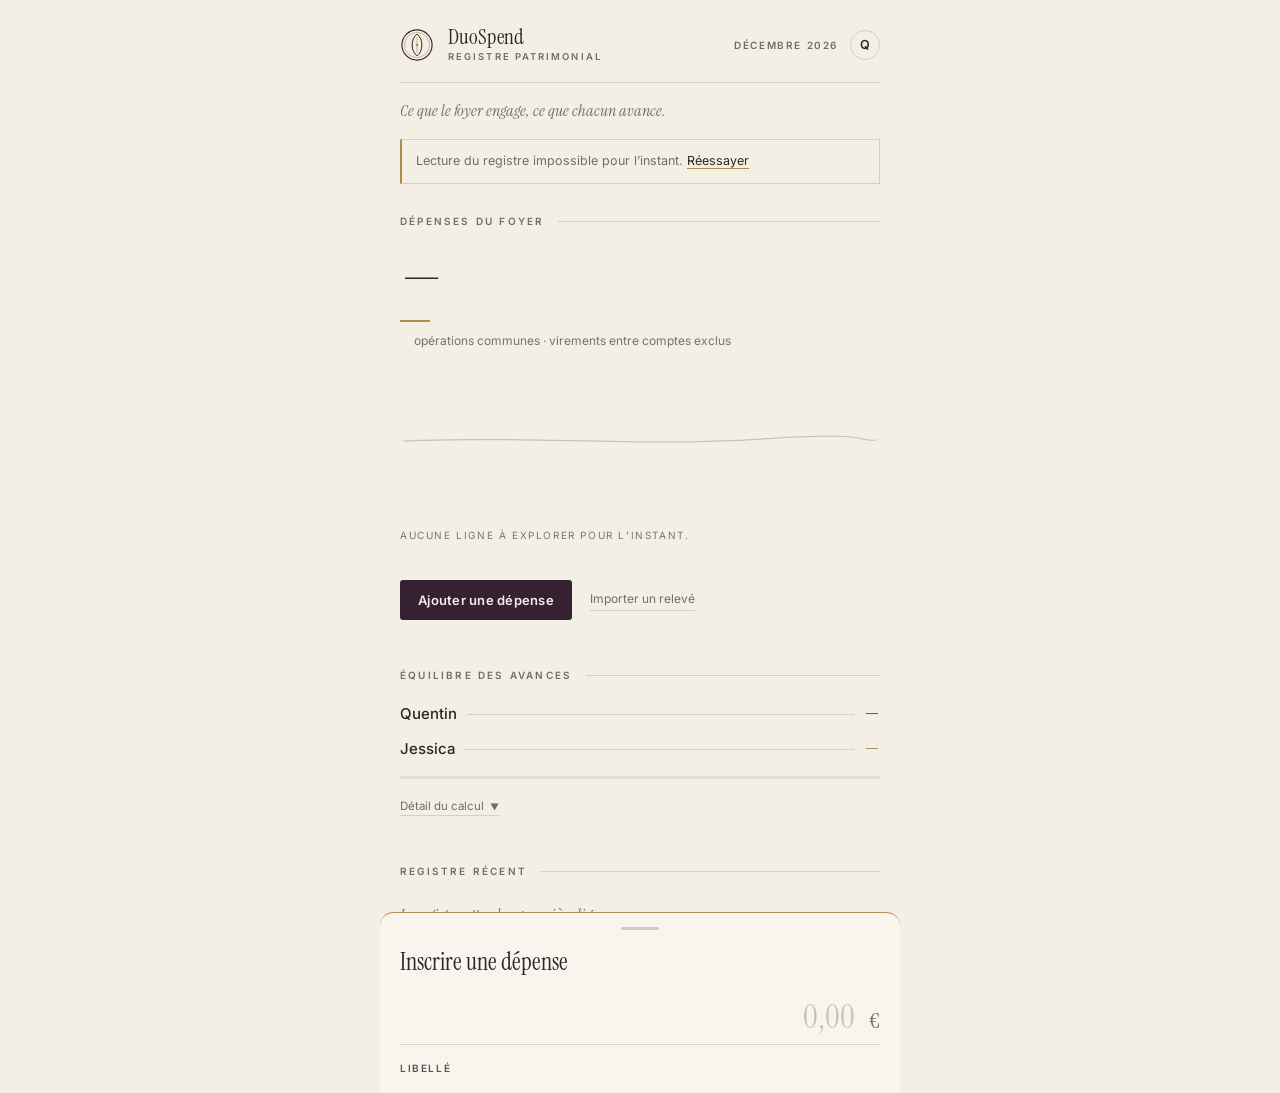
==== commit 89c77f81: "feat(accueil): le code saisi sur le registre ouvre aussi l app complete (fenetre de confiance 90 s)" ====
--- a/index.html
+++ b/index.html
@@ -886,7 +886,11 @@
   $('codeErr').textContent = '';
   try {
     const st = await fetchState(CUR_MONTH, c);
-    try { localStorage.setItem('foyer_refonte_code', c); } catch(e){}
+    try {
+      localStorage.setItem('foyer_refonte_code', c);
+      localStorage.setItem('duospend_code', c);
+      localStorage.setItem('duospend_unlocked_at', String(Date.now()));
+    } catch(e){}
     state = st; me = st.user || me;
     if(st.user && ['Quentin','Jessica'].includes(st.user)){ selPayer = st.user; buildSheet(); }
     try { const p = await fetchState(prevMonthOf(CUR_MONTH), c); prevTotal = Number((p.facts || {}).total || 0); } catch(e){ prevTotal = null; }
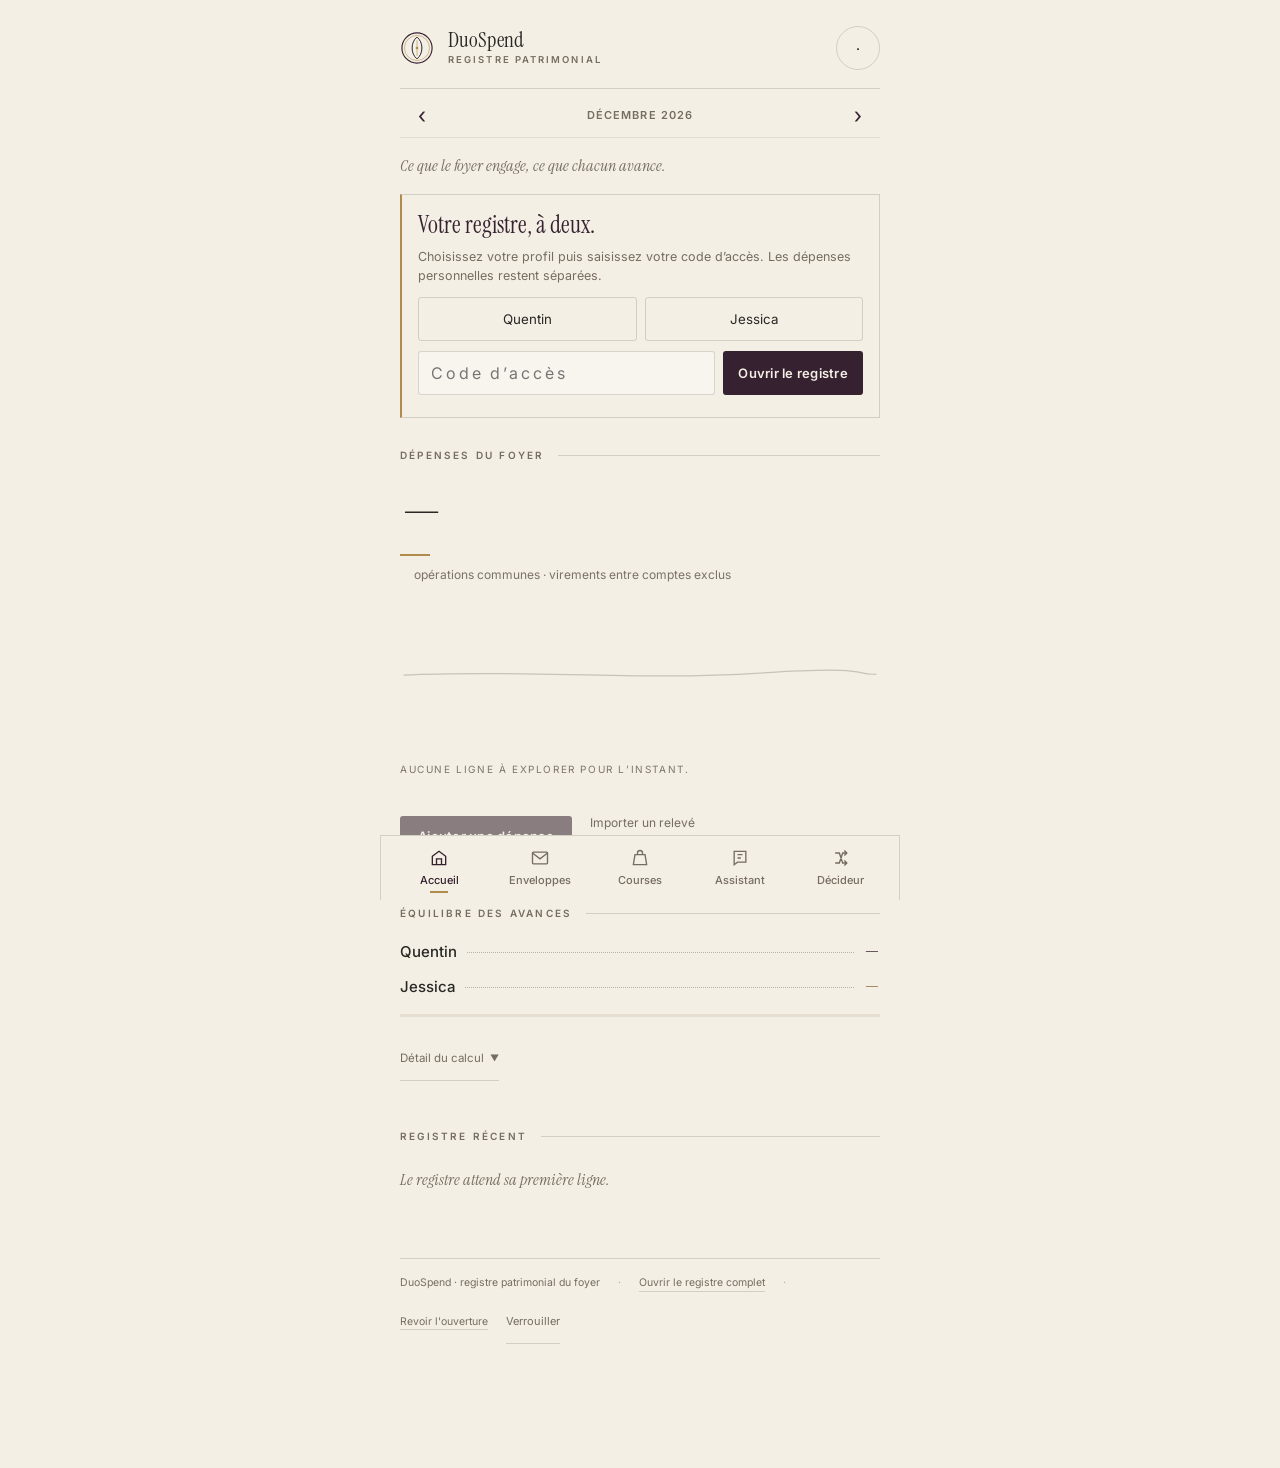
==== commit cb6071d3: "feat(v2.9): style accueil decline sur l app complete + correctifs F1/F4/F5 + compagnon contextuel as" ====
--- a/index.html
+++ b/index.html
@@ -11,7 +11,7 @@
 <link rel="manifest" href="/manifest.webmanifest">
 <meta name="apple-mobile-web-app-title" content="DuoSpend">
 <meta name="apple-mobile-web-app-capable" content="yes">
-<title>DuoSpend · registre patrimonial</title>
+<title>DuoSpend · registre patrimonial (v2.9)</title>
 <link rel="preconnect" href="https://fonts.googleapis.com">
 <link rel="preconnect" href="https://fonts.gstatic.com" crossorigin>
 <link href="https://fonts.googleapis.com/css2?family=Instrument+Serif:ital@0;1&family=Inter:wght@400;500;600;700&display=swap" rel="stylesheet">
@@ -347,8 +347,10 @@
   .bal-bar .seg-q,.bal-bar .seg-j{transform:scaleX(1)}
 }
 </style>
+<link rel="stylesheet" href="/assets/duospend-home.css?v=2.9">
+<link rel="stylesheet" href="/assets/duospend-companion.css?v=2.9">
 </head>
-<body>
+<body class="duo-home">
 
 <!-- ============ ouverture : le médaillon ============ -->
 <div class="intro" id="intro" aria-hidden="true">
@@ -389,11 +391,11 @@
       <div class="sb">Registre patrimonial</div>
     </div>
     <div class="head-right">
-      <span class="month" id="monthLabel">&#160;</span>
-      <a class="avatar" href="/app.html" title="Ouvrir l'app complète">Q</a>
+      <button class="avatar" id="profileBtn" type="button" title="Verrouiller le registre" aria-label="Verrouiller le registre">·</button>
     </div>
   </header>
   <div class="head-rule"></div>
+  <div class="month-bar"><button type="button" id="homePrev" aria-label="Mois précédent">‹</button><span class="month" id="monthLabel">&#160;</span><button type="button" id="homeNext" aria-label="Mois suivant">›</button></div>
 
   <p class="standfirst rv">Ce que le foyer engage, ce que chacun avance.</p>
 
@@ -422,7 +424,7 @@
   <!-- ============ actions ============ -->
   <div class="actions">
     <button class="btn-primary" id="addBtn">Ajouter une dépense</button>
-    <a class="btn-text" href="/app.html">Importer un relevé</a>
+    <a class="btn-text" href="/app.html?tab=import">Importer un relevé</a>
   </div>
 
   <!-- ============ équilibre du couple ============ -->
@@ -455,16 +457,17 @@
     <div class="foot-in">
       <span>DuoSpend · registre patrimonial du foyer</span>
       <span class="dot">·</span>
-      <a href="/app.html">Ouvrir l'app complète</a>
+      <a href="/app.html?tab=registry">Ouvrir le registre complet</a>
       <span class="dot">·</span>
       <a href="#" id="replayIntro">Revoir l'ouverture</a>
+      <button type="button" class="btn-text home-relock" id="lockBtn">Verrouiller</button>
     </div>
   </footer>
 </div>
 
 <!-- ============ feuille de saisie rapide ============ -->
 <div class="veil" id="veil"></div>
-<div class="sheet" id="sheet" role="dialog" aria-modal="true" aria-label="Ajouter une dépense">
+<div class="sheet" id="sheet" role="dialog" aria-modal="true" aria-hidden="true" aria-label="Ajouter une dépense">
   <div class="sheet-grip"></div>
   <h2>Inscrire une dépense</h2>
   <div class="f-amt">
@@ -508,6 +511,7 @@
 const pad2 = n => String(n).padStart(2,'0');
 const isoToday = (d => d.getFullYear()+'-'+pad2(d.getMonth()+1)+'-'+pad2(d.getDate()))(new Date());
 const CUR_MONTH = isoToday.slice(0,7);
+let activeMonth = CUR_MONTH, loadEpoch = 0, visualEpoch = 0, authenticated = false, selectedPerson = null, lastFocus = null;
 const MONTHS_FR = ['janvier','février','mars','avril','mai','juin','juillet','août','septembre','octobre','novembre','décembre'];
 const MONTHS_SHORT = ['JANV','FÉVR','MARS','AVR','MAI','JUIN','JUIL','AOÛT','SEPT','OCT','NOV','DÉC'];
 const monthNameFr = m => { const y = m.slice(0,4), i = Number(m.slice(5,7)) - 1; return MONTHS_FR[i] + ' ' + y; };
@@ -530,14 +534,14 @@
 let bigTarget = null, qTarget = null, jTarget = null;
 
 /* ---------- données ---------- */
-const code = () => { try { return localStorage.getItem('foyer_refonte_code') || localStorage.getItem('duospend_code') || ''; } catch(e){ return ''; } };
+const code = () => { try { return localStorage.getItem('duospend_code') || localStorage.getItem('foyer_refonte_code') || ''; } catch(e){ return ''; } };
 async function fetchState(month, codeOverride){
   const r = await fetch('/api/state?month=' + month, { headers: {'X-App-Code': codeOverride || code()} });
   if(r.status === 401) throw new Error('auth');
   if(!r.ok) throw new Error('http ' + r.status);
   return r.json();
 }
-const monthExpenses = () => (state.expenses || []).filter(x => String(x.date || '').startsWith(CUR_MONTH));
+const monthExpenses = () => (state.expenses || []).filter(x => String(x.date || '').startsWith(activeMonth));
 const norm = x => ({ id:x.id, date:x.date, label:x.label, amount:Number(x.amount || 0), category:x.category || 'Autres', payer:x.payer || '', shared:x.shared !== false, note:x.note || '' });
 
 /* ---------- ouverture (médaillon) ---------- */
@@ -576,8 +580,9 @@
   const from = isFinite(prev) ? prev : 0;
   el.dataset.v = target;
   if(REDUCED || from === target){ el.innerHTML = nf.format(target) + '<span class="eur">€</span>'; return; }
-  const dur = 980, t0 = performance.now(), de = from - target;
+  const dur = 460, t0 = performance.now(), de = from - target, token = visualEpoch;
   (function step(t){
+    if(token !== visualEpoch) return;
     const p = Math.min(1, (t - t0) / dur), e = 1 - Math.pow(1 - p, 3);
     el.innerHTML = nf.format(from - de * e) + '<span class="eur">€</span>';
     if(p < 1) requestAnimationFrame(step);
@@ -588,8 +593,9 @@
   const from = isFinite(prev) ? prev : 0;
   el.dataset.v = target;
   if(REDUCED || from === target){ el.textContent = fmtEur(target); return; }
-  const dur = 900, t0 = performance.now(), de = from - target;
+  const dur = 460, t0 = performance.now(), de = from - target, token = visualEpoch;
   (function step(t){
+    if(token !== visualEpoch) return;
     const p = Math.min(1, (t - t0) / dur), e = 1 - Math.pow(1 - p, 3);
     el.textContent = fmtEur(from - de * e);
     if(p < 1) requestAnimationFrame(step);
@@ -668,16 +674,17 @@
   const amt = Number(bc[selectedCat] || 0);
   const tot = Object.keys(bc).reduce((a, kk) => a + Number(bc[kk] || 0), 0);
   const share = tot ? Math.round(amt / tot * 100) : 0;
-  const ops = monthExpenses().filter(x => !isTr(x) && (x.category || 'Autres') === selectedCat).length;
+  const ops = monthExpenses().filter(x => x.shared !== false && !isTr(x) && (x.category || 'Autres') === selectedCat).length;
   $('vizInfo').innerHTML = '<span class="vi-amt num">' + fmtEur(amt) + '</span>' +
     '<span class="vi-meta">' + esc(selectedCat) + ' · ' + share + ' % du total · ' + ops + ' opération' + (ops > 1 ? 's' : '') + '</span>';
 }
 
 /* ---------- dérive ambiante ---------- */
-let driftOn = false, driftLast = 0;
+let driftOn = false, driftLast = 0, driftUntil = 0;
 function drift(){
   if(!driftOn) return;
   const now = performance.now();
+  if(now > driftUntil){ driftOn = false; document.querySelectorAll('#viz .curve').forEach(p => p.style.transform = ''); return; }
   if(now - driftLast > 110){
     driftLast = now;
     const t = now * 0.00052;
@@ -689,7 +696,7 @@
 }
 function startDrift(){
   if(REDUCED || driftOn) return;
-  driftOn = true; driftLast = 0; requestAnimationFrame(drift);
+  driftOn = true; driftLast = 0; driftUntil = performance.now() + 3600; requestAnimationFrame(drift);
 }
 document.addEventListener('visibilitychange', () => { if(document.hidden) driftOn = false; else startDrift(); });
 
@@ -775,6 +782,9 @@
 /* ---------- rendu d'ensemble ---------- */
 function renderAll(opts){
   opts = opts || {};
+  visualEpoch++;
+  $('addBtn').disabled = !authenticated;
+  $('profileBtn').textContent = authenticated ? String(state.user || 'F').charAt(0) : '·';
   const f = state.facts;
   if(f){
     tweenAmount(Number(f.total || 0));
@@ -782,7 +792,7 @@
     const del = $('delta');
     if(prevTotal != null && prevTotal > 0 && total !== prevTotal){
       const pct = (total - prevTotal) / prevTotal * 100;
-      del.innerHTML = '<span class="ar">' + (pct >= 0 ? '▲' : '▼') + '</span>' + nf.format(Math.abs(Number(pct.toFixed(1)))) + ' % sur ' + monthNameFr(prevMonthOf(CUR_MONTH));
+      del.innerHTML = '<span class="ar">' + (pct >= 0 ? '▲' : '▼') + '</span>' + nf.format(Math.abs(Number(pct.toFixed(1)))) + ' % sur ' + monthNameFr(prevMonthOf(activeMonth));
     } else del.textContent = '';
   } else {
     const el = $('bigAmount');
@@ -798,6 +808,7 @@
   renderBalance();
   renderRegister(opts.freshId);
   startDrift();
+  document.dispatchEvent(new CustomEvent('duospend:state', {detail: companionContext()}));
 }
 
 /* ---------- feuille de saisie ---------- */
@@ -813,18 +824,21 @@
   pay.querySelectorAll('.seg').forEach(b => b.addEventListener('click', () => {
     selPayer = b.getAttribute('data-p');
     pay.querySelectorAll('.seg').forEach(x => x.classList.toggle('sel', x === b));
+    if(!selShared && selPayer !== me) selShared = true;
+    paintSh();
   }));
   const sh = $('fShared');
   const paintSh = () => {
+    const own = ['Quentin','Jessica'].includes(me) && selPayer === me;
     sh.innerHTML = '<button type="button" class="seg' + (selShared ? ' sel' : '') + '" data-s="1">Commune</button>' +
-      '<button type="button" class="seg' + (!selShared ? ' sel' : '') + '" data-s="0">Perso</button>';
+      '<button type="button" class="seg' + (!selShared ? ' sel' : '') + '" data-s="0"' + (own ? '' : ' disabled title="Une dépense personnelle doit être la vôtre"') + '>Perso</button>';
     sh.querySelectorAll('.seg').forEach(b => b.addEventListener('click', () => { selShared = b.getAttribute('data-s') === '1'; paintSh(); }));
   };
   paintSh();
-  $('fDate').value = isoToday;
-}
-function openSheet(){ $('veil').classList.add('open'); $('sheet').classList.add('open'); $('fErr').textContent = ''; setTimeout(() => { try { $('fAmount').focus(); } catch(e){} }, 320); }
-function closeSheet(){ $('veil').classList.remove('open'); $('sheet').classList.remove('open'); }
+  $('fDate').value = activeMonth === CUR_MONTH ? isoToday : activeMonth + '-01';
+}
+function openSheet(){ if(!authenticated){ showAuthNotice(); return; } lastFocus = document.activeElement; $('veil').classList.add('open'); $('sheet').classList.add('open'); $('sheet').setAttribute('aria-hidden','false'); $('fErr').textContent = ''; setTimeout(() => { try { $('fAmount').focus(); } catch(e){} }, REDUCED ? 0 : 200); }
+function closeSheet(){ $('veil').classList.remove('open'); $('sheet').classList.remove('open'); $('sheet').setAttribute('aria-hidden','true'); if(lastFocus && lastFocus.focus) lastFocus.focus(); }
 function fErr(msg){ $('fErr').textContent = msg; }
 function toast(msg){
   $('toastTxt').textContent = msg;
@@ -834,9 +848,10 @@
   toast._t = setTimeout(() => t.classList.remove('show'), 2700);
 }
 async function submitSheet(){
-  const amt = parseFloat(String($('fAmount').value || '').replace(/\s/g, '').replace(',', '.'));
+  const amountText = String($('fAmount').value || '').replace(/\s/g, '').replace(',', '.');
+  const amt = /^\d+(?:\.\d{1,2})?$/.test(amountText) ? Number(amountText) : NaN;
   const label = $('fLabel').value.trim();
-  if(!(amt > 0)){ fErr('Indiquez un montant valide.'); return; }
+  if(!(amt > 0) || !Number.isFinite(amt)){ fErr('Indiquez un montant valide.'); return; }
   if(!label){ fErr('Donnez un libellé à la dépense.'); return; }
   const btn = $('fSubmit');
   btn.disabled = true;
@@ -856,10 +871,15 @@
     $('fAmount').value = ''; $('fLabel').value = '';
     toast('Inscrit au registre · ' + fmtEur(amt) + ' · ' + selCat);
     const before = new Set((state.expenses || []).map(x => String(x.id)));
-    const st = await fetchState(CUR_MONTH);
-    state = st; me = st.user || me;
-    const added = (st.expenses || []).find(x => !before.has(String(x.id)));
-    renderAll({ sweep:true, pulseCat: selCat, freshId: added ? added.id : null });
+    try {
+      const st = await fetchState(activeMonth);
+      state = st; me = st.user || me;
+      const added = (st.expenses || []).find(x => !before.has(String(x.id)));
+      renderAll({ sweep:true, pulseCat: selCat, freshId: added ? added.id : null });
+    } catch(refreshError){
+      if(refreshError.message === 'auth') lockHome();
+      else showNotice('Dépense enregistrée. L’actualisation du registre a échoué : rechargez pour vérifier, sans réinscrire la dépense.');
+    }
   } catch(e){
     fErr('Inscription impossible : ' + e.message);
   } finally {
@@ -869,69 +889,127 @@
 
 /* ---------- bandeau ---------- */
 function showNotice(html){ const n = $('notice'); n.innerHTML = html; n.hidden = false; }
+function companionContext(){
+  const rows = monthExpenses();
+  return {user: authenticated ? state.user : '', month: activeMonth,
+    uncategorized: rows.filter(x => !isTr(x) && (x.category === 'Autres' || /(?:^|·)\s*ia:low/.test(String(x.note || '')))).length,
+    overBudget: ((state.facts && state.facts.envelopes) || []).filter(x => x.status === 'over').length,
+    shoppingRemaining: (state.shopping || []).filter(x => !x.checked).length};
+}
+function clearCredentials(){
+  try {
+    ['duospend_code','foyer_refonte_code','duospend_unlocked_at'].forEach(k => localStorage.removeItem(k));
+    Object.keys(localStorage).filter(k => k.startsWith('duospend_state_')).forEach(k => localStorage.removeItem(k));
+  } catch(e){}
+}
+function lockHome(){
+  loadEpoch++; authenticated = false; clearCredentials(); closeSheet();
+  state = {expenses:[], facts:null, user:''}; prevTotal = null;
+  bigTarget = qTarget = jTarget = null; selectedCat = null; driftOn = false;
+  renderAll({});
+  document.dispatchEvent(new CustomEvent('duospend:locked'));
+  showAuthNotice();
+}
 function showAuthNotice(){
   const n = $('notice');
-  n.innerHTML = '<div>Ce registre lit les données de DuoSpend (mêmes comptes, mêmes totaux). Saisissez votre code d’accès une fois sur cet appareil :</div>' +
-    '<div class="notice-form"><input id="codeInp" inputmode="numeric" placeholder="Code d’accès" autocomplete="one-time-code">' +
-    '<button type="button" class="btn-primary" id="codeGo">Afficher le registre</button></div>' +
-    '<div class="notice-err" id="codeErr"></div>';
+  try { const u = localStorage.getItem('duospend_user'); if(['Quentin','Jessica'].includes(u)) selectedPerson = u; } catch(e){}
+  n.innerHTML = '<h2>Votre registre, à deux.</h2><div>Choisissez votre profil puis saisissez votre code d’accès. Les dépenses personnelles restent séparées.</div>' +
+    '<div class="auth-profiles">' + ['Quentin','Jessica'].map(u => '<button type="button" data-profile="'+u+'" aria-pressed="'+(u===selectedPerson)+'">'+u+'</button>').join('') + '</div>' +
+    '<div class="notice-form"><input id="codeInp" type="password" inputmode="numeric" aria-label="Code d’accès personnel" placeholder="Code d’accès" autocomplete="off">' +
+    '<button type="button" class="btn-primary" id="codeGo">Ouvrir le registre</button></div>' +
+    '<div class="notice-err" id="codeErr" role="status"></div>';
   n.hidden = false;
+  n.querySelectorAll('[data-profile]').forEach(b => b.addEventListener('click', () => {
+    selectedPerson = b.dataset.profile; n.querySelectorAll('[data-profile]').forEach(x => x.setAttribute('aria-pressed',String(x===b))); $('codeInp').focus();
+  }));
   $('codeGo').addEventListener('click', tryCode);
   $('codeInp').addEventListener('keydown', ev => { if(ev.key === 'Enter') tryCode(); });
-  setTimeout(() => { try { $('codeInp').focus(); } catch(e){} }, 200);
 }
 async function tryCode(){
   const c = String(($('codeInp') && $('codeInp').value) || '').trim();
-  if(!c){ return; }
-  $('codeErr').textContent = '';
+  if(!c) return;
+  const error = $('codeErr'), btn = $('codeGo');
+  error.textContent = ''; btn.disabled = true;
+  const token = ++loadEpoch, requestedMonth = activeMonth;
   try {
-    const st = await fetchState(CUR_MONTH, c);
+    const st = await fetchState(requestedMonth, c);
+    if(token !== loadEpoch) return;
+    if(selectedPerson && st.user !== selectedPerson && st.user !== 'Foyer'){
+      error.textContent = 'Ce code ne correspond pas au profil choisi.'; return;
+    }
     try {
-      localStorage.setItem('foyer_refonte_code', c);
       localStorage.setItem('duospend_code', c);
+      localStorage.removeItem('foyer_refonte_code');
+      localStorage.setItem('duospend_user', st.user || 'Foyer');
       localStorage.setItem('duospend_unlocked_at', String(Date.now()));
     } catch(e){}
-    state = st; me = st.user || me;
-    if(st.user && ['Quentin','Jessica'].includes(st.user)){ selPayer = st.user; buildSheet(); }
-    try { const p = await fetchState(prevMonthOf(CUR_MONTH), c); prevTotal = Number((p.facts || {}).total || 0); } catch(e){ prevTotal = null; }
-    $('notice').hidden = true;
-    renderAll({sweep:true});
+    authenticated = true; state = st; me = st.user || 'Foyer';
+    if(['Quentin','Jessica'].includes(me)) selPayer = me;
+    selShared = true; buildSheet();
+    $('notice').hidden = true; renderAll({sweep:true});
+    try {
+      const p = await fetchState(prevMonthOf(requestedMonth), c);
+      if(token === loadEpoch){ prevTotal = Number((p.facts || {}).total || 0); renderAll({}); }
+    } catch(e){ prevTotal = null; }
   } catch(e){
-    $('codeErr').textContent = String(e.message) === 'auth' ? 'Code refusé.' : 'Lecture impossible, réessayez.';
-  }
+    if(token === loadEpoch) error.textContent = e.message === 'auth' ? 'Code refusé.' : 'Lecture impossible, réessayez.';
+  } finally { if(btn.isConnected) btn.disabled = false; }
 }
 
 /* ---------- chargement ---------- */
+function renderMonth(){ $('monthLabel').textContent = monthNameFr(activeMonth); }
 async function load(){
-  const label = monthNameFr(CUR_MONTH);
-  const ml = $('monthLabel'), ml2 = $('monthLabel2');
-  if(ml) ml.textContent = label;
-  if(ml2) ml2.textContent = label;
+  renderMonth();
+  const token = ++loadEpoch, requestedMonth = activeMonth;
   try {
-    const st = await fetchState(CUR_MONTH);
-    state = st; me = st.user || me;
-    if(st.user && ['Quentin','Jessica'].includes(st.user)){ selPayer = st.user; buildSheet(); }
-    try { const p = await fetchState(prevMonthOf(CUR_MONTH)); prevTotal = Number((p.facts || {}).total || 0); } catch(e){ prevTotal = null; }
-    $('notice').hidden = true;
-    renderAll({sweep:true});
+    const st = await fetchState(requestedMonth);
+    if(token !== loadEpoch) return;
+    authenticated = true; state = st; me = st.user || 'Foyer';
+    if(['Quentin','Jessica'].includes(me)) selPayer = me;
+    buildSheet(); $('notice').hidden = true; renderAll({sweep:true});
+    try {
+      const p = await fetchState(prevMonthOf(requestedMonth));
+      if(token === loadEpoch){ prevTotal = Number((p.facts || {}).total || 0); renderAll({}); }
+    } catch(e){ if(token === loadEpoch) prevTotal = null; }
   } catch(e){
-    if(String(e.message) === 'auth'){
-      showAuthNotice();
-    } else {
-      showNotice('Lecture du registre impossible pour l’instant. <a href="#" id="retryLink">Réessayer</a>');
-      const rl = $('retryLink'); if(rl) rl.addEventListener('click', ev => { ev.preventDefault(); load(); });
-    }
+    if(token !== loadEpoch) return;
+    if(e.message === 'auth'){ lockHome(); return; }
+    authenticated = false; state = {expenses:[],facts:null,user:''}; bigTarget=qTarget=jTarget=null;
+    showNotice('Lecture du registre impossible pour l’instant. <a href="#" id="retryLink">Réessayer</a>');
+    const rl = $('retryLink'); if(rl) rl.addEventListener('click', ev => { ev.preventDefault(); load(); });
     renderAll({});
   }
+}
+function changeMonth(step){
+  const d = new Date(Number(activeMonth.slice(0,4)), Number(activeMonth.slice(5,7))-1+step, 1);
+  activeMonth = d.getFullYear()+'-'+pad2(d.getMonth()+1);
+  selectedCat=null; showAllRows=false; prevTotal=null; renderMonth();
+  if(authenticated){
+    state={expenses:[],facts:null,user:me}; bigTarget=qTarget=jTarget=null; renderAll({}); load();
+  }
+  document.dispatchEvent(new CustomEvent('duospend:tab',{detail:{tab:'home'}}));
 }
 
 /* ---------- branchements ---------- */
 function bind(){
   $('addBtn').addEventListener('click', openSheet);
+  $('profileBtn').addEventListener('click', lockHome);
+  $('lockBtn').addEventListener('click', lockHome);
+  $('homePrev').addEventListener('click', () => changeMonth(-1));
+  $('homeNext').addEventListener('click', () => changeMonth(1));
   $('veil').addEventListener('click', closeSheet);
   $('fCancel').addEventListener('click', closeSheet);
   $('fSubmit').addEventListener('click', submitSheet);
-  document.addEventListener('keydown', ev => { if(ev.key === 'Escape') closeSheet(); });
+  document.addEventListener('keydown', ev => {
+    if(!$('sheet').classList.contains('open')) return;
+    if(ev.key === 'Escape'){ ev.preventDefault(); closeSheet(); return; }
+    if(ev.key === 'Tab'){
+      const els = Array.from($('sheet').querySelectorAll('input,select,textarea,button,a[href]')).filter(el => !el.disabled && el.offsetParent !== null);
+      const first=els[0], last=els[els.length-1];
+      if(ev.shiftKey && document.activeElement === first){ ev.preventDefault(); last.focus(); }
+      else if(!ev.shiftKey && document.activeElement === last){ ev.preventDefault(); first.focus(); }
+    }
+  });
   $('calcToggle').addEventListener('click', () => {
     $('calcBody').classList.toggle('open');
     $('calcToggle').classList.toggle('open');
@@ -947,6 +1025,7 @@
 
 /* ---------- finalisation (QA / capture) ---------- */
 window.__finalize = function(){
+  visualEpoch++;
   const intro = $('intro'); if(intro) intro.remove();
   document.querySelectorAll('.rv').forEach(el => el.classList.add('on'));
   if(bigTarget != null){ const el = $('bigAmount'); el.dataset.v = bigTarget; el.innerHTML = nf.format(bigTarget) + '<span class="eur">€</span>'; }
@@ -970,12 +1049,34 @@
 }
 
 /* ---------- démarrage ---------- */
+window.DuoHome = Object.freeze({context:companionContext,lock:lockHome});
 buildSheet();
 bind();
 armReveals();
-load();
+renderMonth();
+let unlockedAt = 0;
+try { unlockedAt = Number(localStorage.getItem('duospend_unlocked_at') || 0); } catch(e){}
+const age = Date.now() - unlockedAt;
+if(code() && unlockedAt > 0 && age >= 0 && age < 90000) load();
+else lockHome();
+let hiddenAt = null;
+document.addEventListener('visibilitychange', () => {
+  if(document.hidden) hiddenAt = Date.now();
+  else if(hiddenAt != null && Date.now()-hiddenAt > 600000) lockHome();
+});
+window.addEventListener('storage', e => {
+  if(e.key === 'duospend_user' || (['duospend_code','foyer_refonte_code'].includes(e.key) && !e.newValue)) lockHome();
+});
 })();
 
 </script>
+<nav class="home-nav" aria-label="Sections de DuoSpend">
+<a href="/" aria-current="page"><svg viewBox="0 0 24 24"><path d="M4 10l8-6 8 6v10H4z"/><path d="M9 20v-7h6v7"/></svg><span>Accueil</span></a>
+<a href="/app.html?tab=envelopes"><svg viewBox="0 0 24 24"><rect x="3" y="5" width="18" height="14" rx="1"/><path d="M3 6l9 7 9-7"/></svg><span>Enveloppes</span></a>
+<a href="/app.html?tab=shopping"><svg viewBox="0 0 24 24"><path d="M6 8h12l2 12H4zM9 8V6a3 3 0 0 1 6 0v2"/></svg><span>Courses</span></a>
+<a href="/app.html?tab=assistant"><svg viewBox="0 0 24 24"><path d="M5 4h14v13H9l-4 3z"/><path d="M9 8h6M9 12h4"/></svg><span>Assistant</span></a>
+<a href="/app.html?tab=decider"><svg viewBox="0 0 24 24"><path d="M5 6h5l4 12h5M5 18h5l4-12h5M16 3l3 3-3 3M16 15l3 3-3 3"/></svg><span>Décideur</span></a>
+</nav>
+<script src="/assets/duospend-companion.js?v=2.9"></script>
 </body>
 </html>
--- a/assets/duospend-home.css
+++ b/assets/duospend-home.css
@@ -0,0 +1,33 @@
+/* Home extensions of the shared editorial language (release 2.9). */
+body.duo-home .page{padding-bottom:124px}
+.month-bar{display:grid;grid-template-columns:44px minmax(0,1fr) 44px;align-items:center;border-bottom:1px solid var(--hairline-soft);margin-top:4px}
+.month-bar button{min-width:44px;min-height:44px;color:var(--pourpre);font-size:22px;line-height:1}
+.month-bar .month{text-align:center;font-size:11px;font-weight:600;letter-spacing:.1em;text-transform:uppercase;color:var(--gris)}
+.head-right .avatar{width:44px;height:44px}
+.home-nav{position:fixed;left:0;right:0;bottom:0;z-index:45;display:flex;justify-content:center;background:var(--ivoire);border-top:1px solid var(--hairline);padding:5px 8px calc(5px + env(safe-area-inset-bottom,0px));font-family:var(--sans)}
+.home-nav a{width:min(20%,104px);min-height:54px;display:flex;flex-direction:column;align-items:center;justify-content:center;gap:4px;color:var(--gris);font-size:11px;font-weight:500;text-decoration:none;position:relative}
+.home-nav a svg{width:20px;height:20px;stroke:currentColor;fill:none;stroke-width:1.6}
+.home-nav a[aria-current=page]{color:var(--pourpre)}
+.home-nav a[aria-current=page]::after{content:'';position:absolute;bottom:2px;width:18px;height:2px;background:var(--laiton)}
+.home-nav a:active{color:var(--pourpre)}
+.notice[hidden]{display:none!important}
+.notice h2{font:400 24px/1.2 var(--serif);color:var(--pourpre);margin:0 0 8px}
+.auth-profiles{display:flex;gap:8px;margin-top:12px}
+.auth-profiles button{min-height:44px;flex:1;border:1px solid var(--hairline);border-radius:3px;padding:8px 10px;color:var(--encre)}
+.auth-profiles button[aria-pressed=true]{background:var(--pourpre);border-color:var(--pourpre);color:var(--ivoire)}
+.notice-form input{font-size:16px;min-width:100px;min-height:44px}
+.notice-form .btn-primary{min-height:44px}
+.notice{padding:16px}
+.notice-form button:disabled,button:disabled{opacity:.55;cursor:default}
+.sheet input,.date-line input{min-width:0;max-width:100%}
+.sheet .f-field{font-size:16px}
+.sheet .chip,.sheet .seg,.sheet .btn-text{min-height:44px}
+.sheet{max-height:calc(100dvh - 20px);overflow:auto}
+.sheet[aria-hidden=true]{visibility:hidden;pointer-events:none}
+.sheet[aria-hidden=false]{visibility:visible}
+.calc-toggle,.more-btn,.btn-text{min-height:44px;align-items:center}
+.calc-toggle{display:inline-flex}
+.home-relock{font-size:11px;color:var(--gris)}
+@media(min-width:881px){.home-nav{left:50%;right:auto;transform:translateX(-50%);width:520px;border:1px solid var(--hairline);border-bottom:0}.page{padding-bottom:130px}}
+@media(max-width:360px){.page{padding-left:16px;padding-right:16px}.home-nav a{font-size:9px}.notice-form{gap:6px}}
+@media(prefers-reduced-motion:reduce){.home-nav *, .month-bar *{transition:none!important;animation:none!important}}
--- a/assets/duospend-companion.css
+++ b/assets/duospend-companion.css
@@ -0,0 +1,17 @@
+/* Scribe lives in a reserved dock, never among the financial values. */
+.scribe-toolbar{display:flex;align-items:center;justify-content:flex-end;gap:10px;min-height:42px;padding:4px 0;font-family:var(--sans,Inter,system-ui,sans-serif);font-size:11px;color:#766C60}
+.scribe-toolbar[hidden],#scribeDock[hidden]{display:none!important}
+.scribe-toggle{min-height:44px;padding:8px 10px;border:0;background:transparent;font:inherit;color:#35212F;cursor:pointer;text-decoration:underline;text-decoration-color:#B18B4B;text-underline-offset:4px}
+.scribe-toggle:focus-visible,#scribeDock button:focus-visible{outline:2px solid #8a6a35;outline-offset:3px}
+#scribeDock{position:relative;z-index:1;width:100%;max-width:520px;margin:0 auto 10px;height:84px;display:grid;grid-template-columns:82px minmax(0,1fr) 44px;align-items:center;gap:6px;padding:3px 0;background:#F3EFE5;border-bottom:1px solid rgba(41,40,36,.12);font-family:var(--sans,Inter,system-ui,sans-serif);color:#292824;isolation:isolate}
+.scribe-stage{width:82px;height:78px;padding:0;border:0;background:transparent;display:flex;align-items:flex-end;justify-content:center;cursor:pointer;overflow:hidden}
+.scribe-stage img{height:78px;width:62px;object-fit:contain;object-position:bottom;display:block;pointer-events:none;transform:translateX(0);will-change:auto}
+#scribeDock[data-pose="walk"] .scribe-stage img{animation:scribe-travel 920ms cubic-bezier(.22,.61,.36,1) both}
+@keyframes scribe-travel{0%{transform:translateX(-9px)}25%{transform:translate(0,-1px)}50%{transform:translate(9px,0)}75%{transform:translate(2px,-1px)}100%{transform:translateX(0)}}
+.scribe-copy{min-width:0;line-height:1.45}
+.scribe-eyebrow{font-size:9px;letter-spacing:.18em;text-transform:uppercase;color:#766C60;margin-bottom:2px;display:block}
+.scribe-status{font-size:12px;display:block;white-space:normal;overflow-wrap:anywhere}
+.scribe-action{display:inline-block;min-height:26px;padding:3px 0;color:#35212F;font-size:11px;text-decoration:underline;text-decoration-color:#B18B4B;text-underline-offset:3px;border:0;background:transparent;cursor:pointer}
+.scribe-close{min-width:44px;min-height:44px;font-size:22px;line-height:1;color:#766C60;border:0;background:transparent;cursor:pointer;align-self:center}
+@media(min-width:881px){#scribeDock{max-width:520px;margin-left:0;height:84px}}
+@media(prefers-reduced-motion:reduce){#scribeDock *,#scribeDock *::before,#scribeDock *::after{animation:none!important;transition:none!important}}
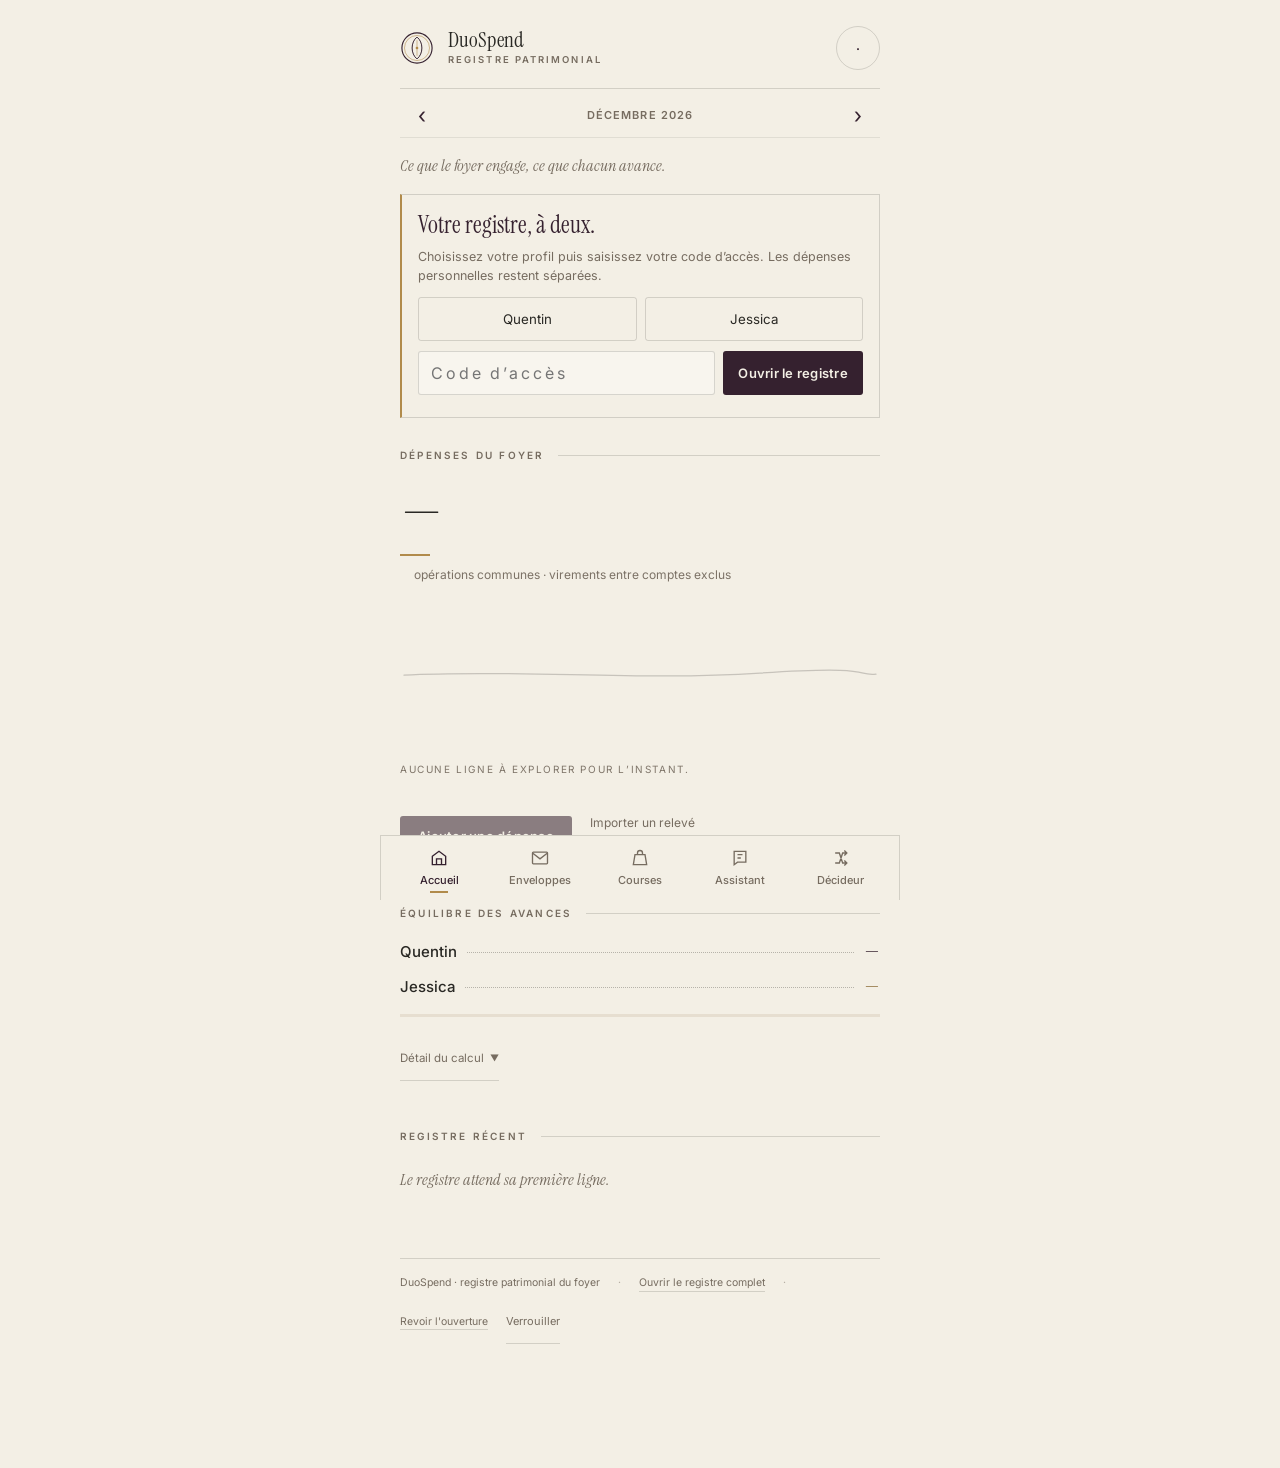
==== commit 3193e554: "feat(v2.10): corrections depuis l accueil (Ajuster/Supprimer) + purge profil complete + budgets honn" ====
--- a/index.html
+++ b/index.html
@@ -11,7 +11,7 @@
 <link rel="manifest" href="/manifest.webmanifest">
 <meta name="apple-mobile-web-app-title" content="DuoSpend">
 <meta name="apple-mobile-web-app-capable" content="yes">
-<title>DuoSpend · registre patrimonial (v2.9)</title>
+<title>DuoSpend · registre patrimonial (v2.10)</title>
 <link rel="preconnect" href="https://fonts.googleapis.com">
 <link rel="preconnect" href="https://fonts.gstatic.com" crossorigin>
 <link href="https://fonts.googleapis.com/css2?family=Instrument+Serif:ital@0;1&family=Inter:wght@400;500;600;700&display=swap" rel="stylesheet">
@@ -239,6 +239,10 @@
 .reg-detail>div{overflow:hidden}
 .reg-detail .in{padding:2px 2px 14px 19px;font-size:12.5px;color:var(--gris);line-height:1.6}
 .reg-detail .in b{color:var(--encre);font-weight:600}
+.reg-actions{display:flex;gap:16px;padding:2px 2px 14px 19px}
+.reg-btn{display:inline-flex;align-items:center;min-height:32px;font-size:11px;font-weight:600;letter-spacing:.05em;text-transform:uppercase;color:var(--encre);border-bottom:1px solid var(--hairline);padding-bottom:2px}
+.reg-btn:active{color:var(--laiton)}
+.reg-btn.danger{color:var(--terrecuite);border-color:rgba(167,91,67,.4)}
 .more-btn{margin-top:16px;font-size:12px;color:var(--gris);display:inline-flex;gap:7px;align-items:center;border-bottom:1px solid var(--hairline);padding-bottom:2px}
 .reg-end{margin-top:16px;font-family:var(--serif);font-style:italic;font-size:14px;color:var(--gris)}
 .empty-line{font-family:var(--serif);font-style:italic;font-size:16px;color:var(--gris);padding:18px 0 6px}
@@ -315,6 +319,8 @@
 }
 .toast.show{transform:translate(-50%,0)}
 .toast .tico{color:var(--vert);font-size:13px}
+.toast.err{border-left-color:var(--terrecuite)}
+.toast.err .tico{color:var(--terrecuite)}
 
 /* ---------- ouverture (médaillon) ---------- */
 .intro{
@@ -469,7 +475,7 @@
 <div class="veil" id="veil"></div>
 <div class="sheet" id="sheet" role="dialog" aria-modal="true" aria-hidden="true" aria-label="Ajouter une dépense">
   <div class="sheet-grip"></div>
-  <h2>Inscrire une dépense</h2>
+  <h2 id="sheetTitle">Inscrire une dépense</h2>
   <div class="f-amt">
     <input id="fAmount" inputmode="decimal" placeholder="0,00" autocomplete="off">
     <span class="cur">€</span>
@@ -531,7 +537,7 @@
 let showAllRows = false;
 let selectedCat = null;
 let selCat = 'Courses', selPayer = 'Quentin', selShared = true;
-let bigTarget = null, qTarget = null, jTarget = null;
+let bigTarget = null, qTarget = null, jTarget = null, editingId = null;
 
 /* ---------- données ---------- */
 const code = () => { try { return localStorage.getItem('duospend_code') || localStorage.getItem('foyer_refonte_code') || ''; } catch(e){ return ''; } };
@@ -755,7 +761,13 @@
       '<span class="reg-amt num">' + amt + '</span>' +
     '</div>' +
     '<div class="reg-meta">' + meta + '</div>' +
-    '<div class="reg-detail"><div><div class="in">' + detail + '</div></div></div>' +
+    '<div class="reg-detail"><div><div class="in">' + detail + '</div>' +
+    (t ? '' :
+    '<div class="reg-actions">' +
+      '<button type="button" class="reg-btn" data-act="edit" data-id="' + esc(x.id) + '">Ajuster</button>' +
+      '<button type="button" class="reg-btn danger" data-act="del" data-id="' + esc(x.id) + '">Supprimer</button>' +
+    '</div>') +
+    '</div></div>' +
   '</div>';
 }
 function renderRegister(freshId){
@@ -765,7 +777,7 @@
   const limit = showAllRows ? rows.length : 10;
   const shown = rows.slice(0, limit);
   list.innerHTML = shown.length ? shown.map(regRow).join('') : '<div class="empty-line">Le registre attend sa première ligne.</div>';
-  list.querySelectorAll('.reg-row').forEach(r => r.addEventListener('click', () => r.classList.toggle('open')));
+  list.querySelectorAll('.reg-row').forEach(r => r.addEventListener('click', ev => { if(ev.target.closest('.reg-btn')) return; r.classList.toggle('open'); }));
   if(freshId){
     const idx = shown.findIndex(x => String(x.id) === String(freshId));
     const el = list.querySelectorAll('.reg-row')[idx >= 0 ? idx : 0];
@@ -837,12 +849,58 @@
   paintSh();
   $('fDate').value = activeMonth === CUR_MONTH ? isoToday : activeMonth + '-01';
 }
-function openSheet(){ if(!authenticated){ showAuthNotice(); return; } lastFocus = document.activeElement; $('veil').classList.add('open'); $('sheet').classList.add('open'); $('sheet').setAttribute('aria-hidden','false'); $('fErr').textContent = ''; setTimeout(() => { try { $('fAmount').focus(); } catch(e){} }, REDUCED ? 0 : 200); }
+function openSheet(){ if(!authenticated){ showAuthNotice(); return; } editingId = null; $('sheetTitle').textContent = 'Inscrire une dépense'; $('fSubmit').textContent = 'Inscrire au registre'; lastFocus = document.activeElement; $('veil').classList.add('open'); $('sheet').classList.add('open'); $('sheet').setAttribute('aria-hidden','false'); $('fErr').textContent = ''; setTimeout(() => { try { $('fAmount').focus(); } catch(e){} }, REDUCED ? 0 : 200); }
 function closeSheet(){ $('veil').classList.remove('open'); $('sheet').classList.remove('open'); $('sheet').setAttribute('aria-hidden','true'); if(lastFocus && lastFocus.focus) lastFocus.focus(); }
 function fErr(msg){ $('fErr').textContent = msg; }
-function toast(msg){
+function openEdit(x){
+  editingId = String(x.id);
+  selCat = CATS.includes(x.category) ? x.category : 'Autres';
+  if(['Quentin','Jessica'].includes(x.payer)) selPayer = x.payer;
+  selShared = x.shared !== false;
+  buildSheet();
+  $('fAmount').value = String(Number(x.amount || 0)).replace('.', ',');
+  $('fLabel').value = x.label || '';
+  $('fDate').value = String(x.date || isoToday).slice(0, 10);
+  $('sheetTitle').textContent = 'Ajuster la dépense';
+  $('fSubmit').textContent = 'Enregistrer les corrections';
+  lastFocus = document.activeElement;
+  $('veil').classList.add('open'); $('sheet').classList.add('open'); $('sheet').setAttribute('aria-hidden','false');
+  $('fErr').textContent = '';
+  setTimeout(() => { try { $('fAmount').focus(); } catch(e){} }, REDUCED ? 0 : 200);
+}
+async function deleteReg(id){
+  const x = monthExpenses().find(y => String(y.id) === String(id));
+  if(!confirm('Supprimer « ' + ((x && x.label) || 'cette ligne') + ' » du registre ? Cette action est définitive.')) return;
+  try {
+    const r = await fetch('/api/expenses/delete', {
+      method: 'POST',
+      headers: {'Content-Type': 'application/json', 'X-App-Code': code()},
+      body: JSON.stringify({ id: String(id) })
+    });
+    if(!r.ok){
+      let m = 'HTTP ' + r.status;
+      try { m = (await r.json()).error || m; } catch(e){}
+      throw new Error(m);
+    }
+    toast('Ligne supprimée du registre');
+    try {
+      const st = await fetchState(activeMonth);
+      state = st; me = st.user || me;
+      renderAll({});
+    } catch(refreshError){
+      if(refreshError.message === 'auth') lockHome();
+      else showNotice('Ligne supprimée. L’actualisation du registre a échoué : rechargez pour vérifier.');
+    }
+  } catch(e){
+    toast('Suppression impossible : ' + e.message, false);
+  }
+}
+function toast(msg, ok){
+  ok = ok !== false;
   $('toastTxt').textContent = msg;
   const t = $('toast');
+  t.classList.toggle('err', !ok);
+  const ic = t.querySelector('.tico'); if(ic) ic.textContent = ok ? '✓' : '!';
   t.classList.add('show');
   clearTimeout(toast._t);
   toast._t = setTimeout(() => t.classList.remove('show'), 2700);
@@ -854,13 +912,14 @@
   if(!(amt > 0) || !Number.isFinite(amt)){ fErr('Indiquez un montant valide.'); return; }
   if(!label){ fErr('Donnez un libellé à la dépense.'); return; }
   const btn = $('fSubmit');
+  const isEdit = !!editingId, updId = editingId;
   btn.disabled = true;
   const body = { date: $('fDate').value || isoToday, label, category: selCat, amount: amt, payer: selPayer, shared: selShared };
   try {
-    const r = await fetch('/api/expenses', {
+    const r = await fetch(isEdit ? '/api/expenses/update' : '/api/expenses', {
       method: 'POST',
       headers: {'Content-Type': 'application/json', 'X-App-Code': code()},
-      body: JSON.stringify(body)
+      body: JSON.stringify(isEdit ? Object.assign({ id: updId }, body) : body)
     });
     if(!r.ok){
       let m = 'HTTP ' + r.status;
@@ -868,20 +927,21 @@
       throw new Error(m);
     }
     closeSheet();
+    editingId = null;
     $('fAmount').value = ''; $('fLabel').value = '';
-    toast('Inscrit au registre · ' + fmtEur(amt) + ' · ' + selCat);
+    toast(isEdit ? ('Ligne ajustée · ' + fmtEur(amt) + ' · ' + selCat) : ('Inscrit au registre · ' + fmtEur(amt) + ' · ' + selCat));
     const before = new Set((state.expenses || []).map(x => String(x.id)));
     try {
       const st = await fetchState(activeMonth);
       state = st; me = st.user || me;
-      const added = (st.expenses || []).find(x => !before.has(String(x.id)));
+      const added = isEdit ? { id: updId } : (st.expenses || []).find(x => !before.has(String(x.id)));
       renderAll({ sweep:true, pulseCat: selCat, freshId: added ? added.id : null });
     } catch(refreshError){
       if(refreshError.message === 'auth') lockHome();
-      else showNotice('Dépense enregistrée. L’actualisation du registre a échoué : rechargez pour vérifier, sans réinscrire la dépense.');
+      else showNotice((isEdit ? 'Corrections enregistrées.' : 'Dépense enregistrée.') + ' L’actualisation du registre a échoué : rechargez pour vérifier, sans réinscrire.');
     }
   } catch(e){
-    fErr('Inscription impossible : ' + e.message);
+    fErr((isEdit ? 'Correction impossible : ' : 'Inscription impossible : ') + e.message);
   } finally {
     btn.disabled = false;
   }
@@ -997,6 +1057,15 @@
   $('lockBtn').addEventListener('click', lockHome);
   $('homePrev').addEventListener('click', () => changeMonth(-1));
   $('homeNext').addEventListener('click', () => changeMonth(1));
+  $('regList').addEventListener('click', ev => {
+    const b = ev.target.closest('.reg-btn'); if(!b) return;
+    ev.stopPropagation();
+    const id = b.getAttribute('data-id'), act = b.getAttribute('data-act');
+    if(act === 'edit'){
+      const x = monthExpenses().find(y => String(y.id) === String(id));
+      if(x) openEdit(x);
+    } else if(act === 'del'){ deleteReg(id); }
+  });
   $('veil').addEventListener('click', closeSheet);
   $('fCancel').addEventListener('click', closeSheet);
   $('fSubmit').addEventListener('click', submitSheet);
